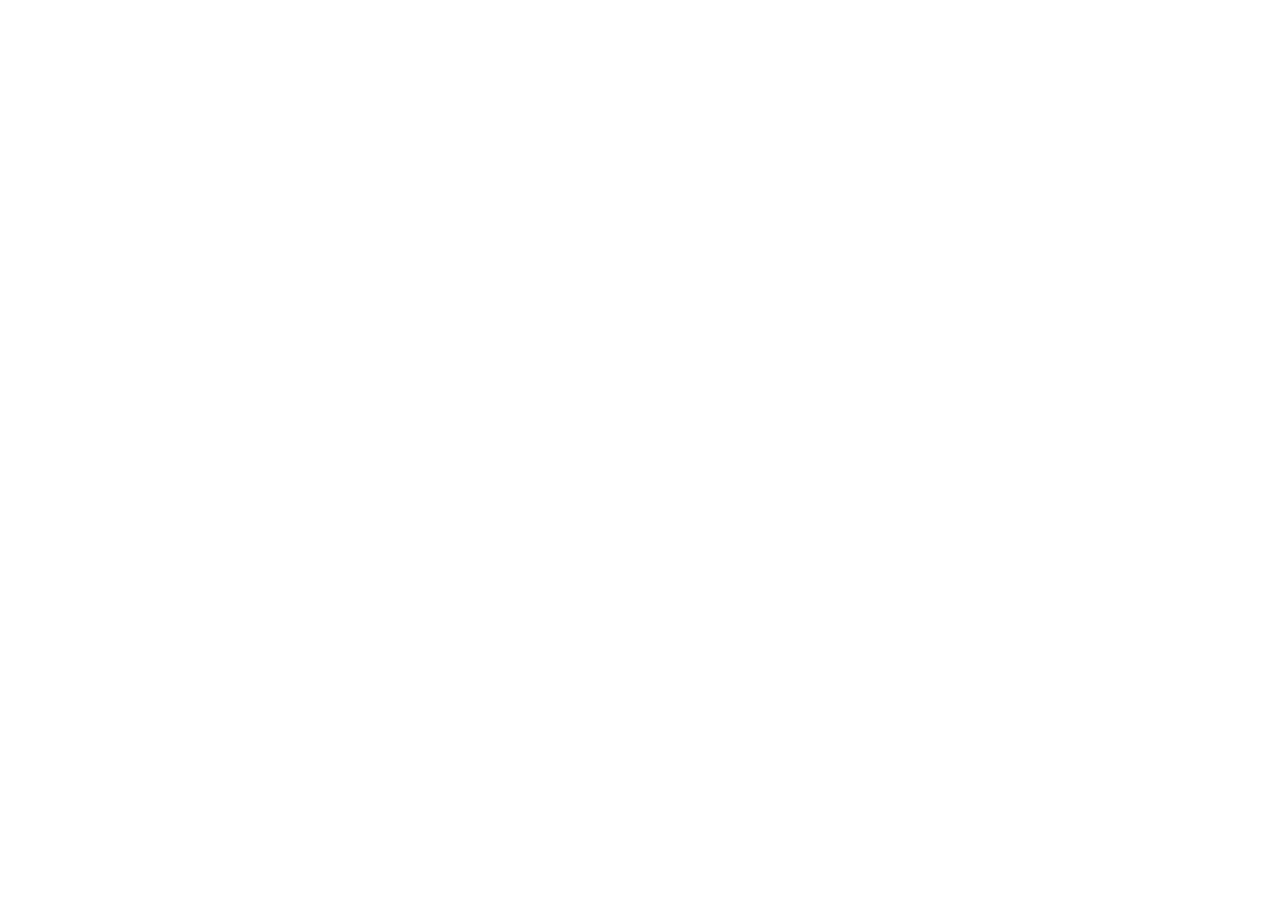
==== index.html @ b59d260c "Add files via upload" ====
<!doctype html>
<html lang="en">
  <head>
    <meta charset="UTF-8" />
    <meta name="viewport" content="width=device-width, initial-scale=1.0" />
    <title>My Google AI Studio App</title>
    <script type="module" crossorigin src="/assets/index-D9AGmXiD.js"></script>
    <link rel="stylesheet" crossorigin href="/assets/index-CUVOAFdr.css">
  </head>
  <body>
    <div id="root"></div>
  </body>
</html>
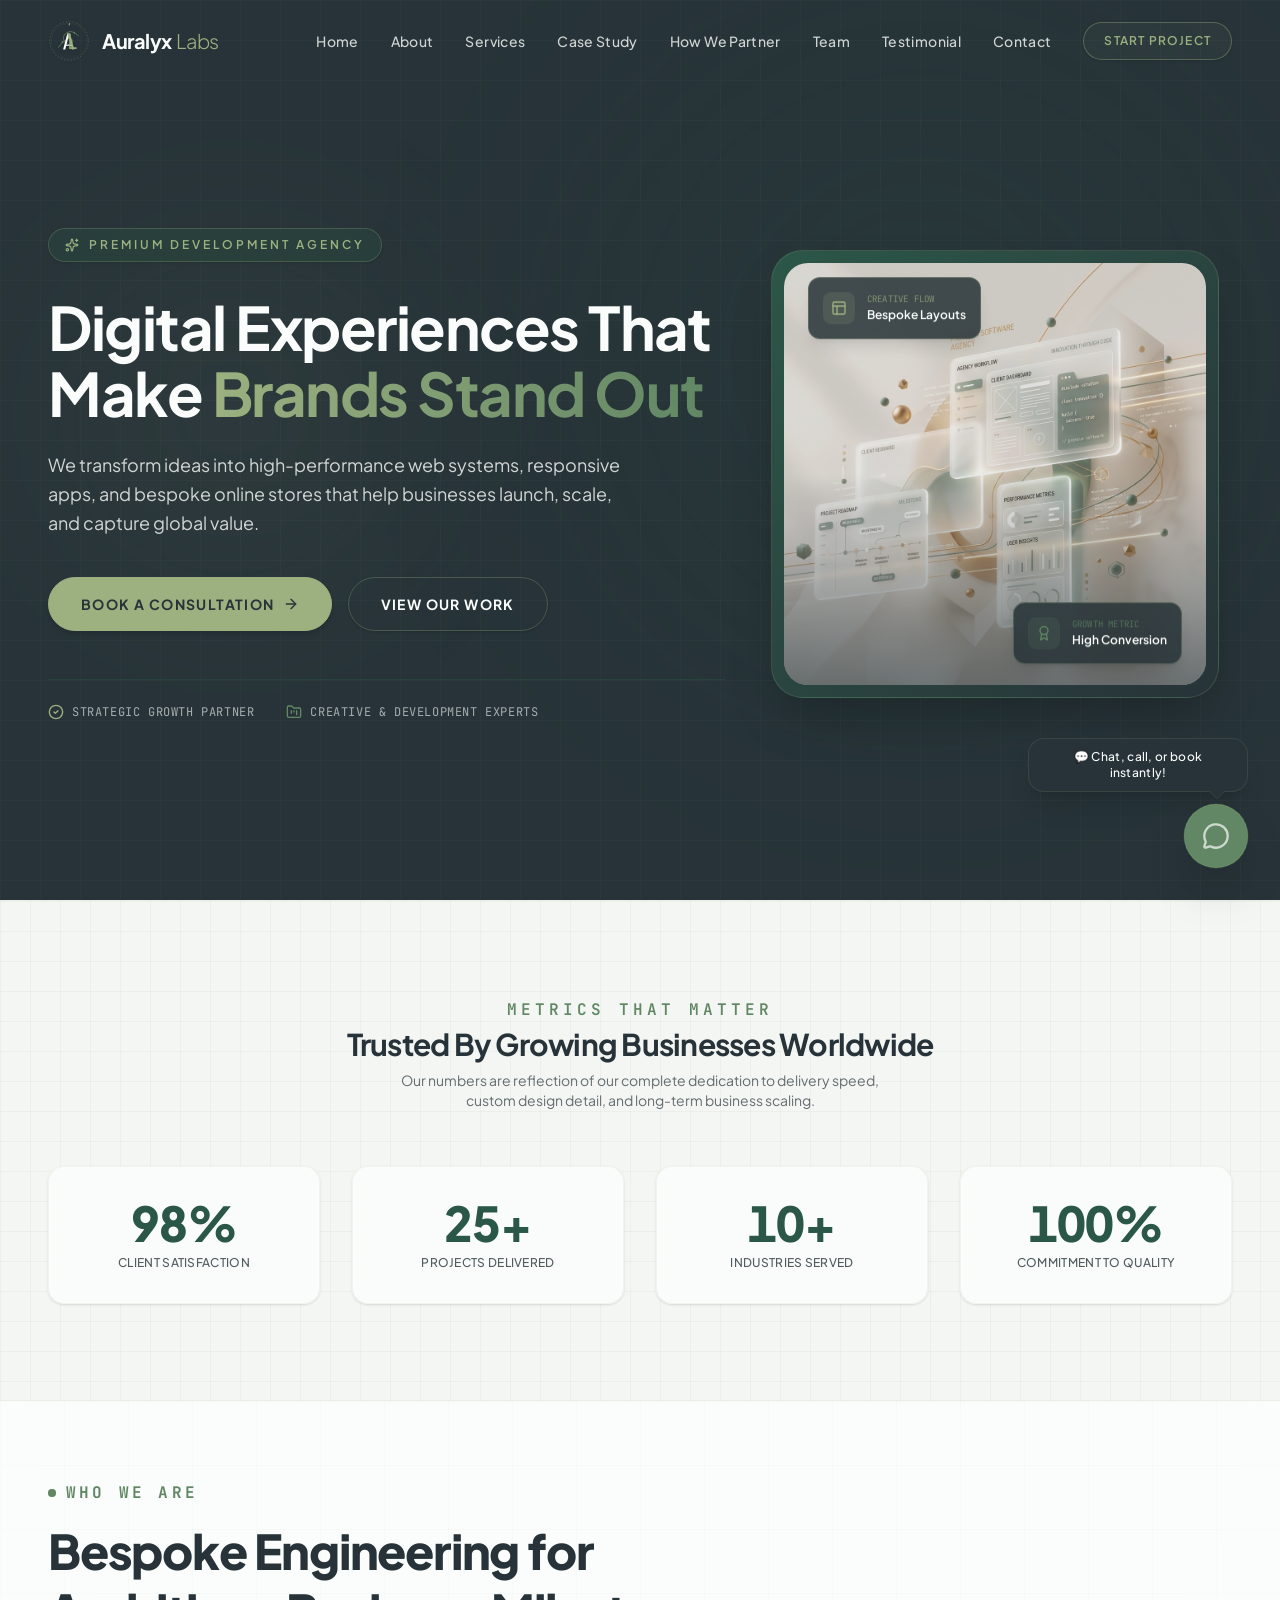
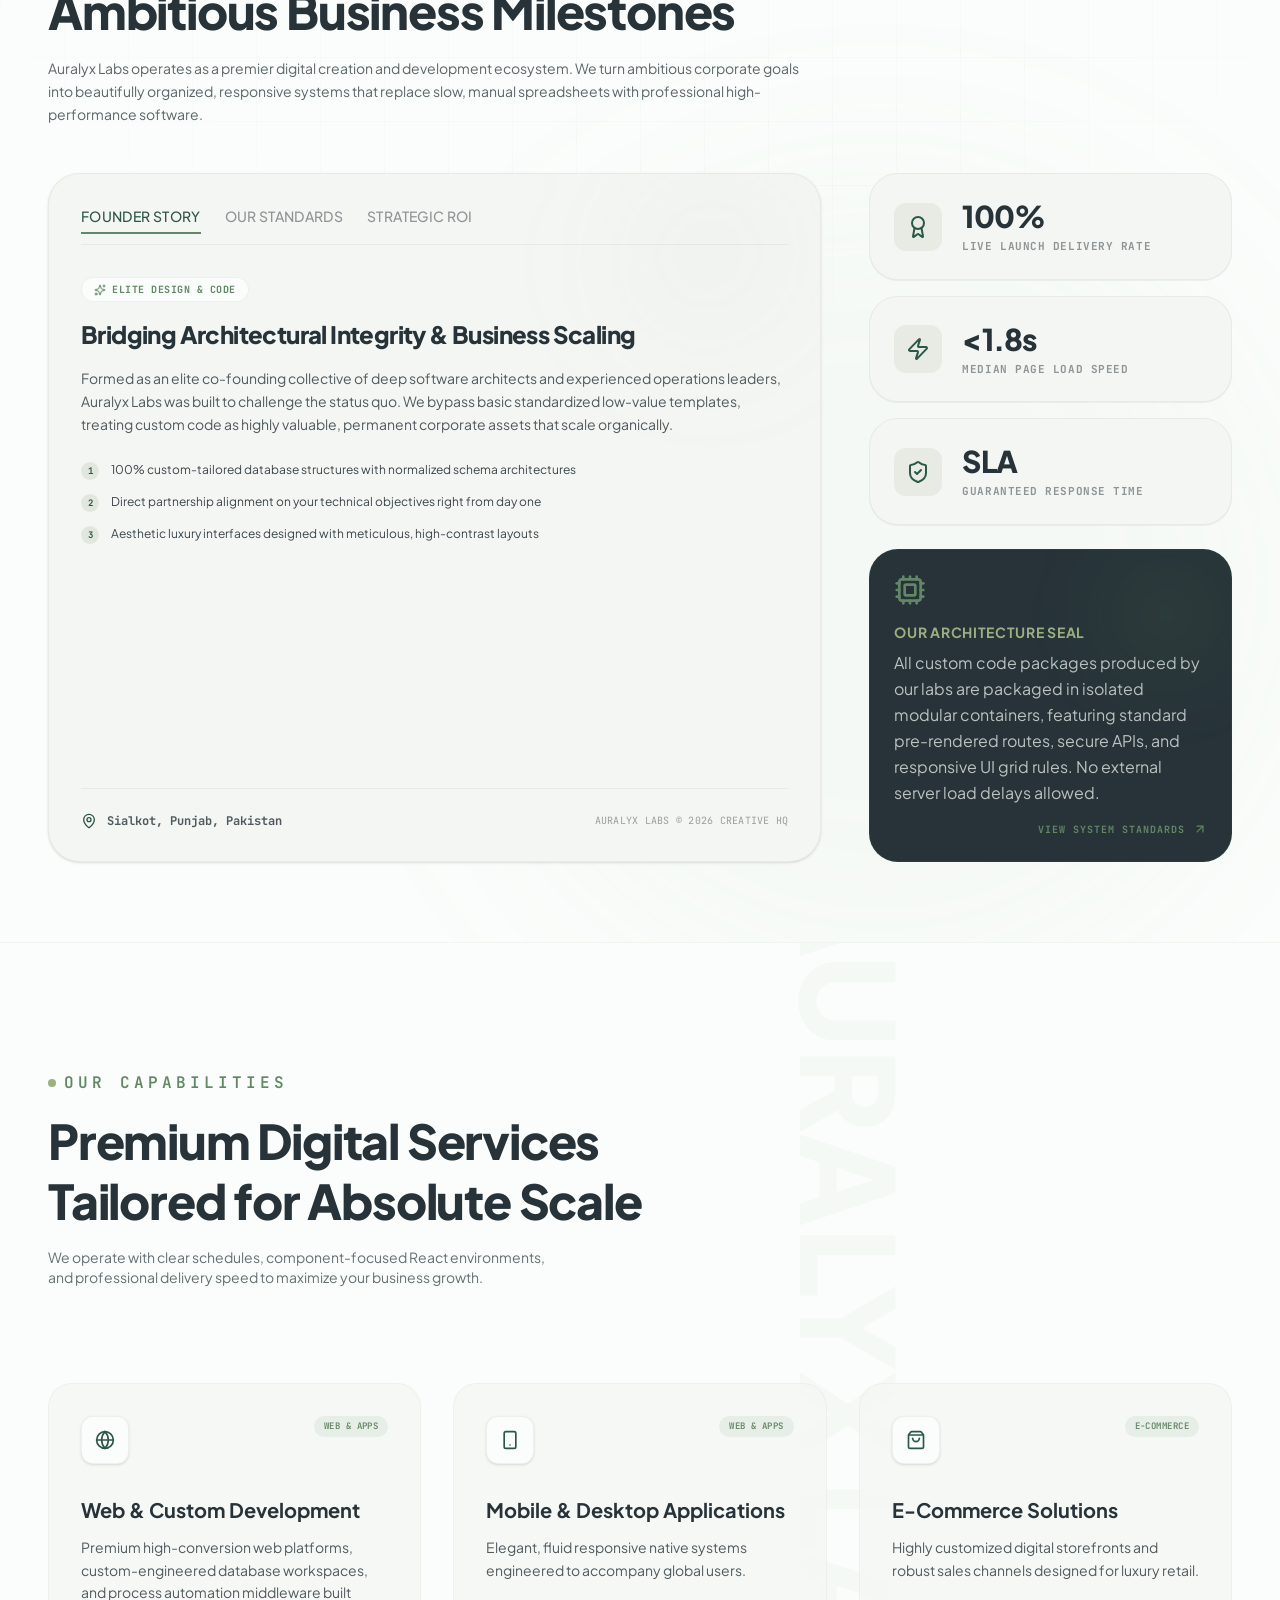
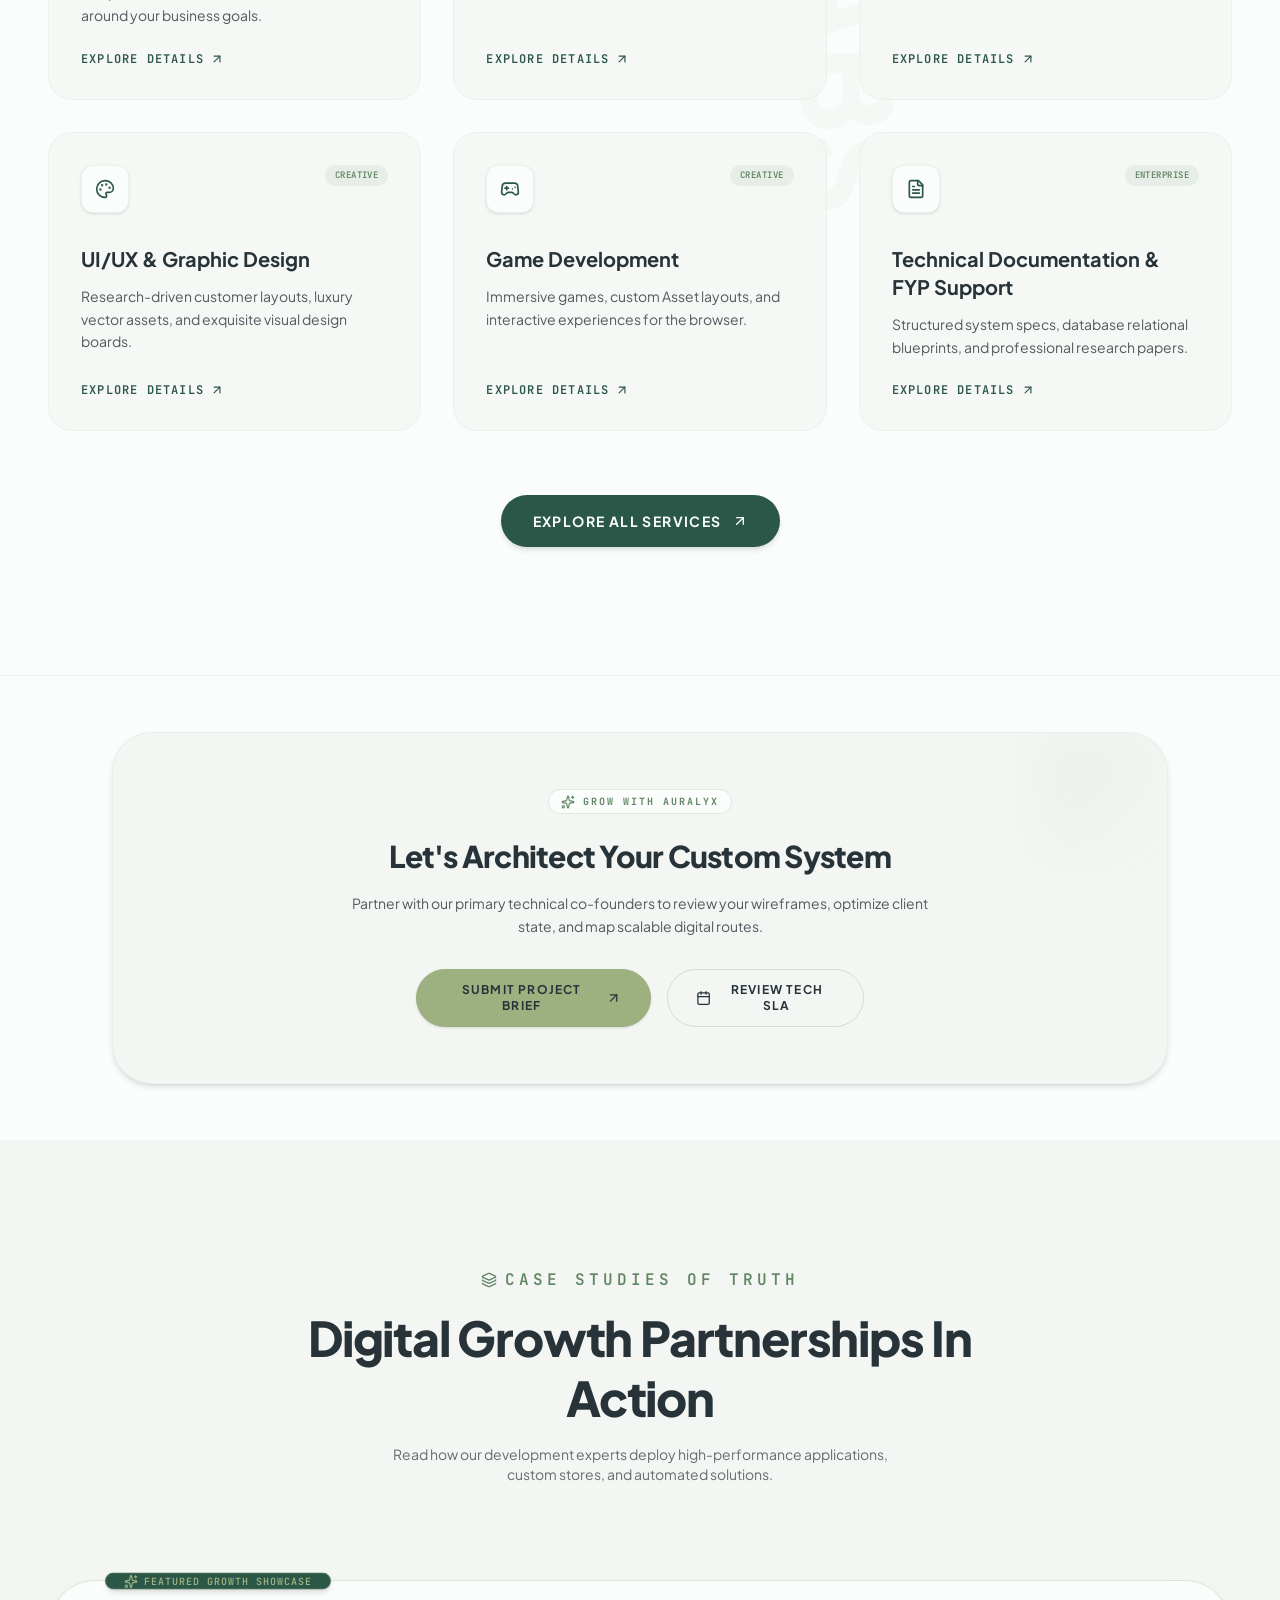
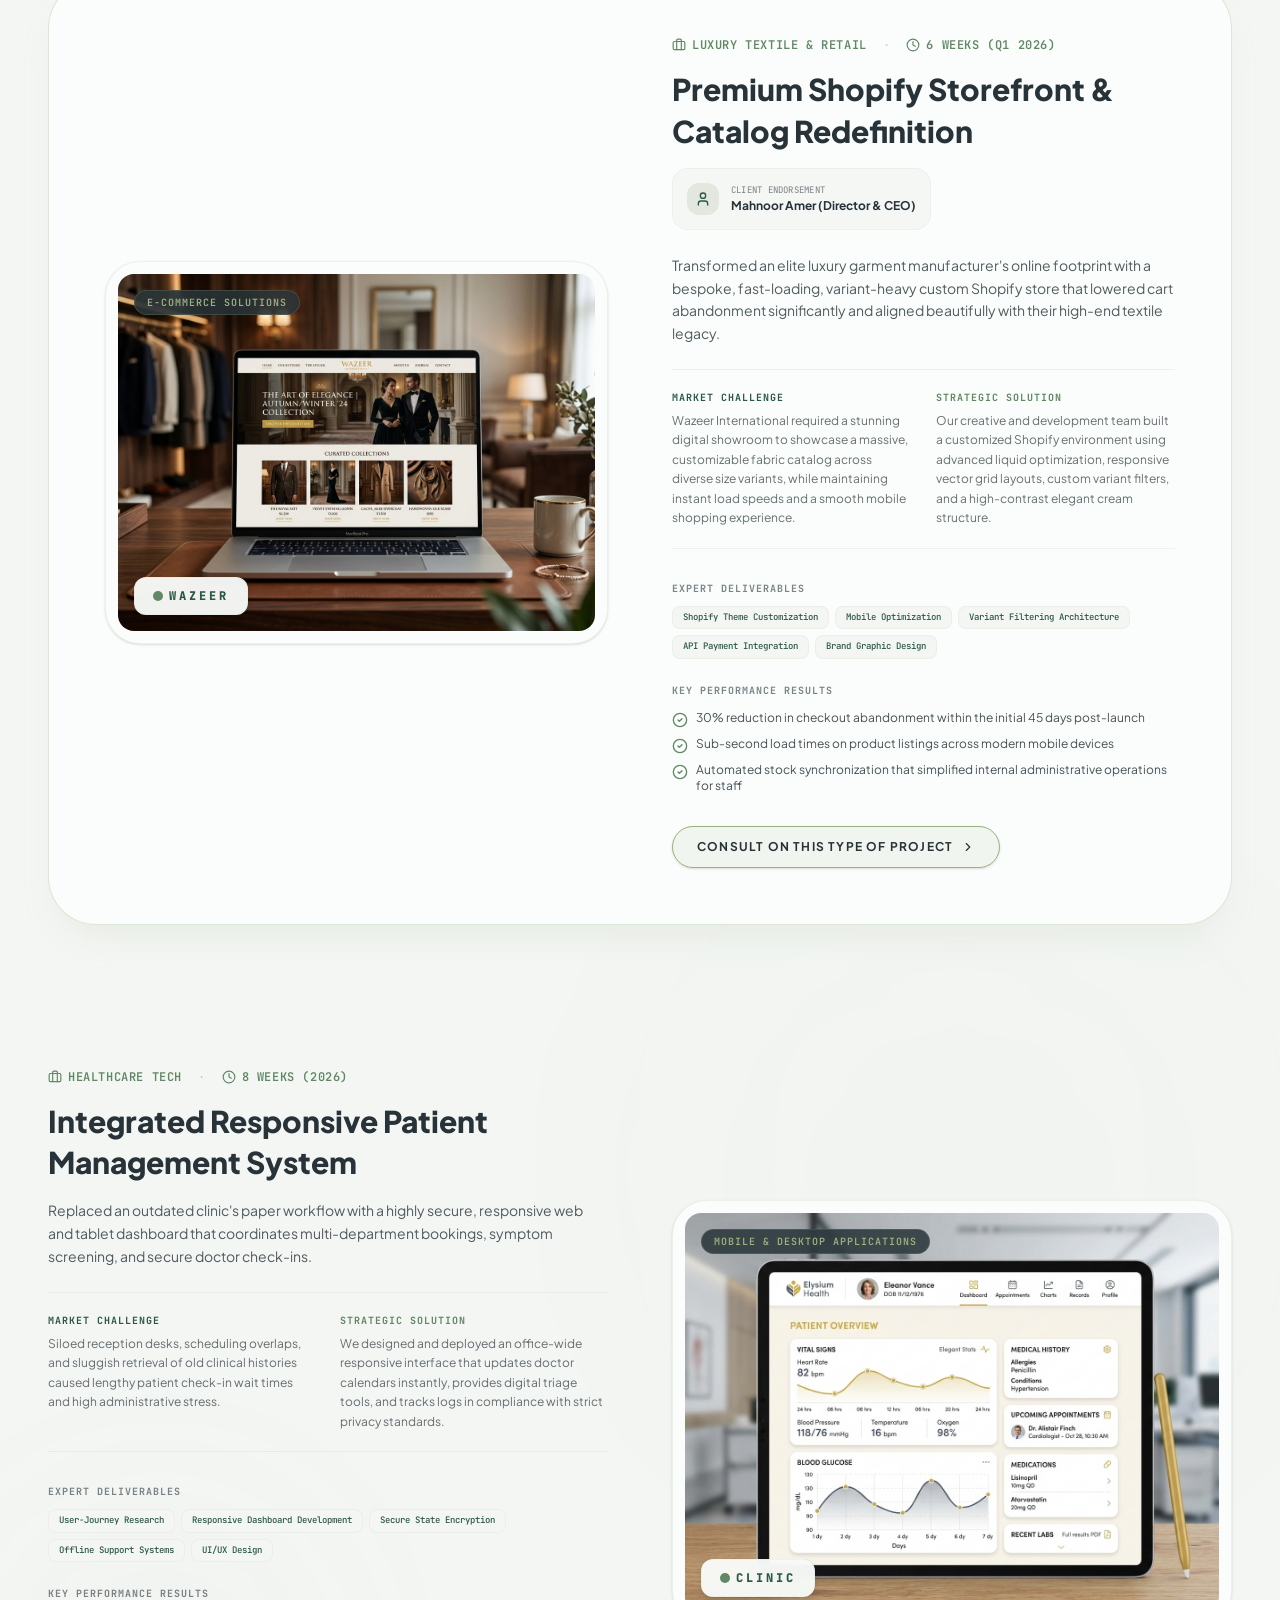
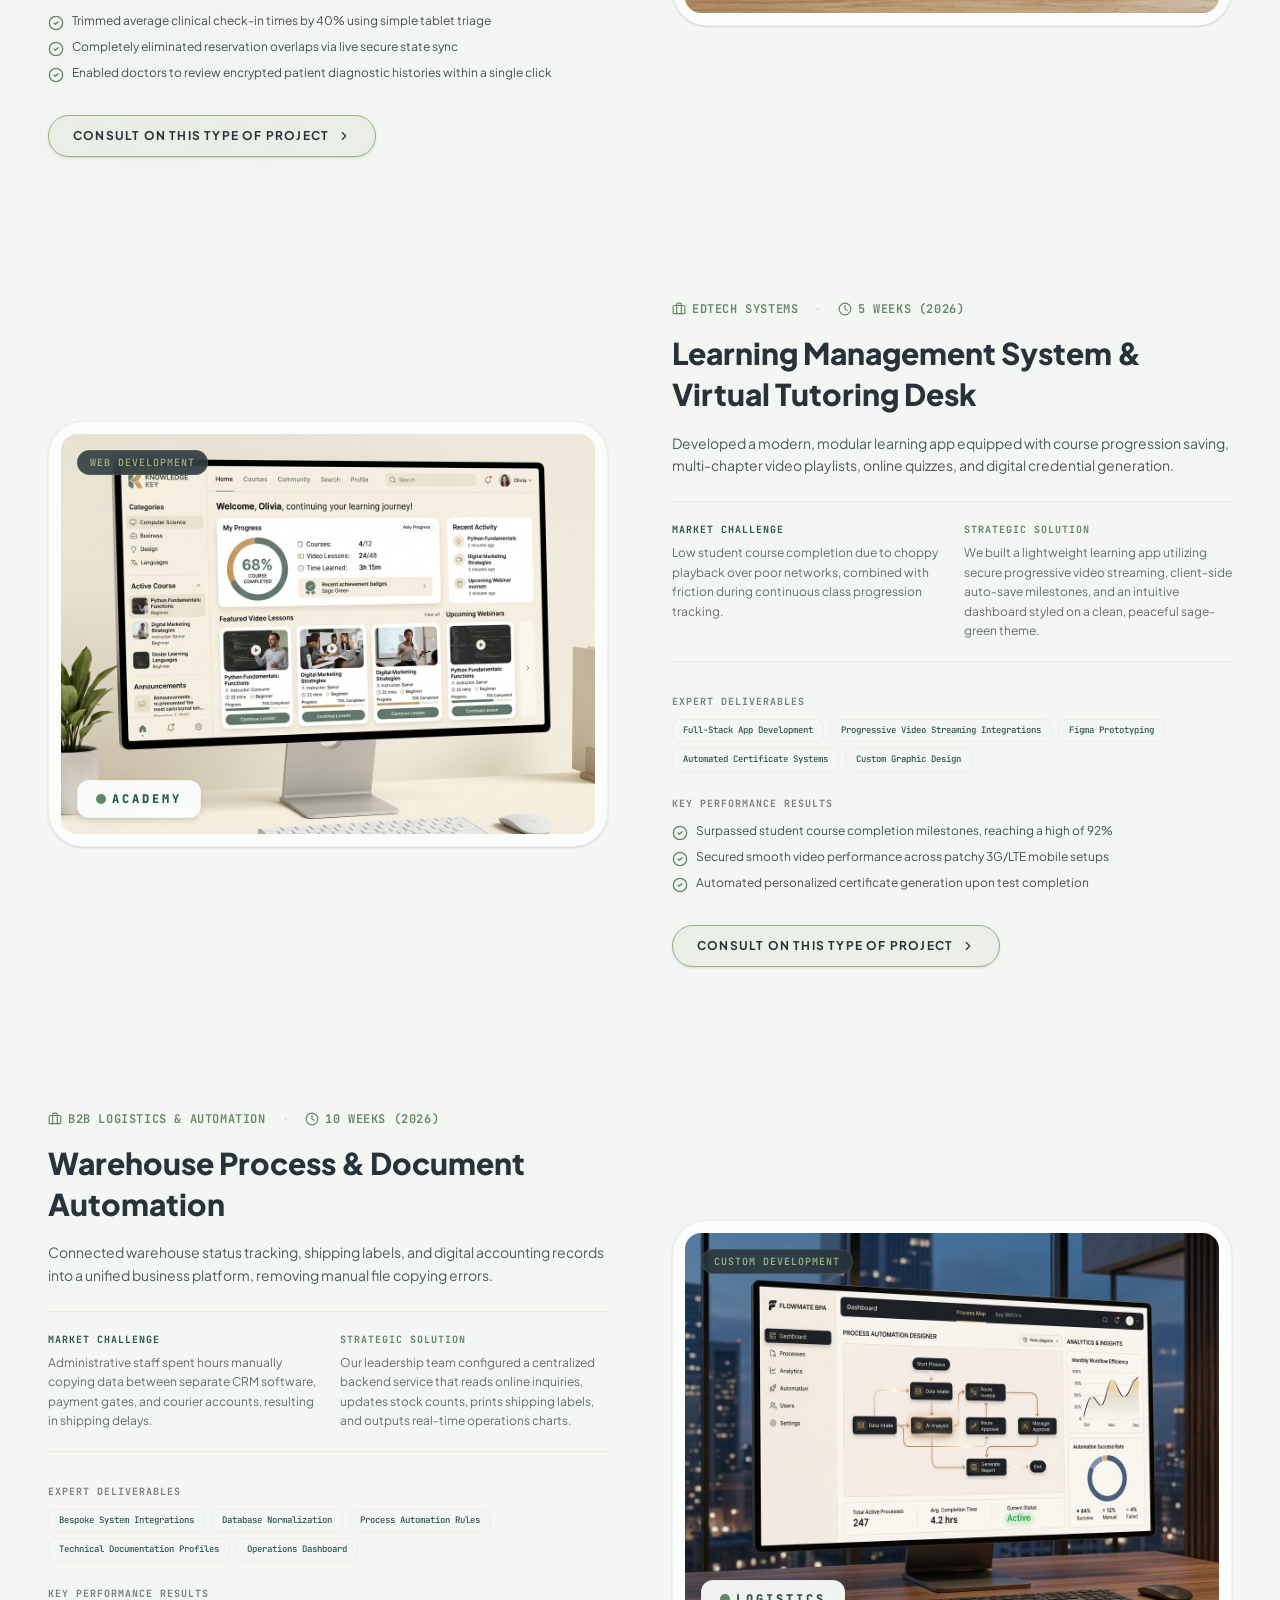
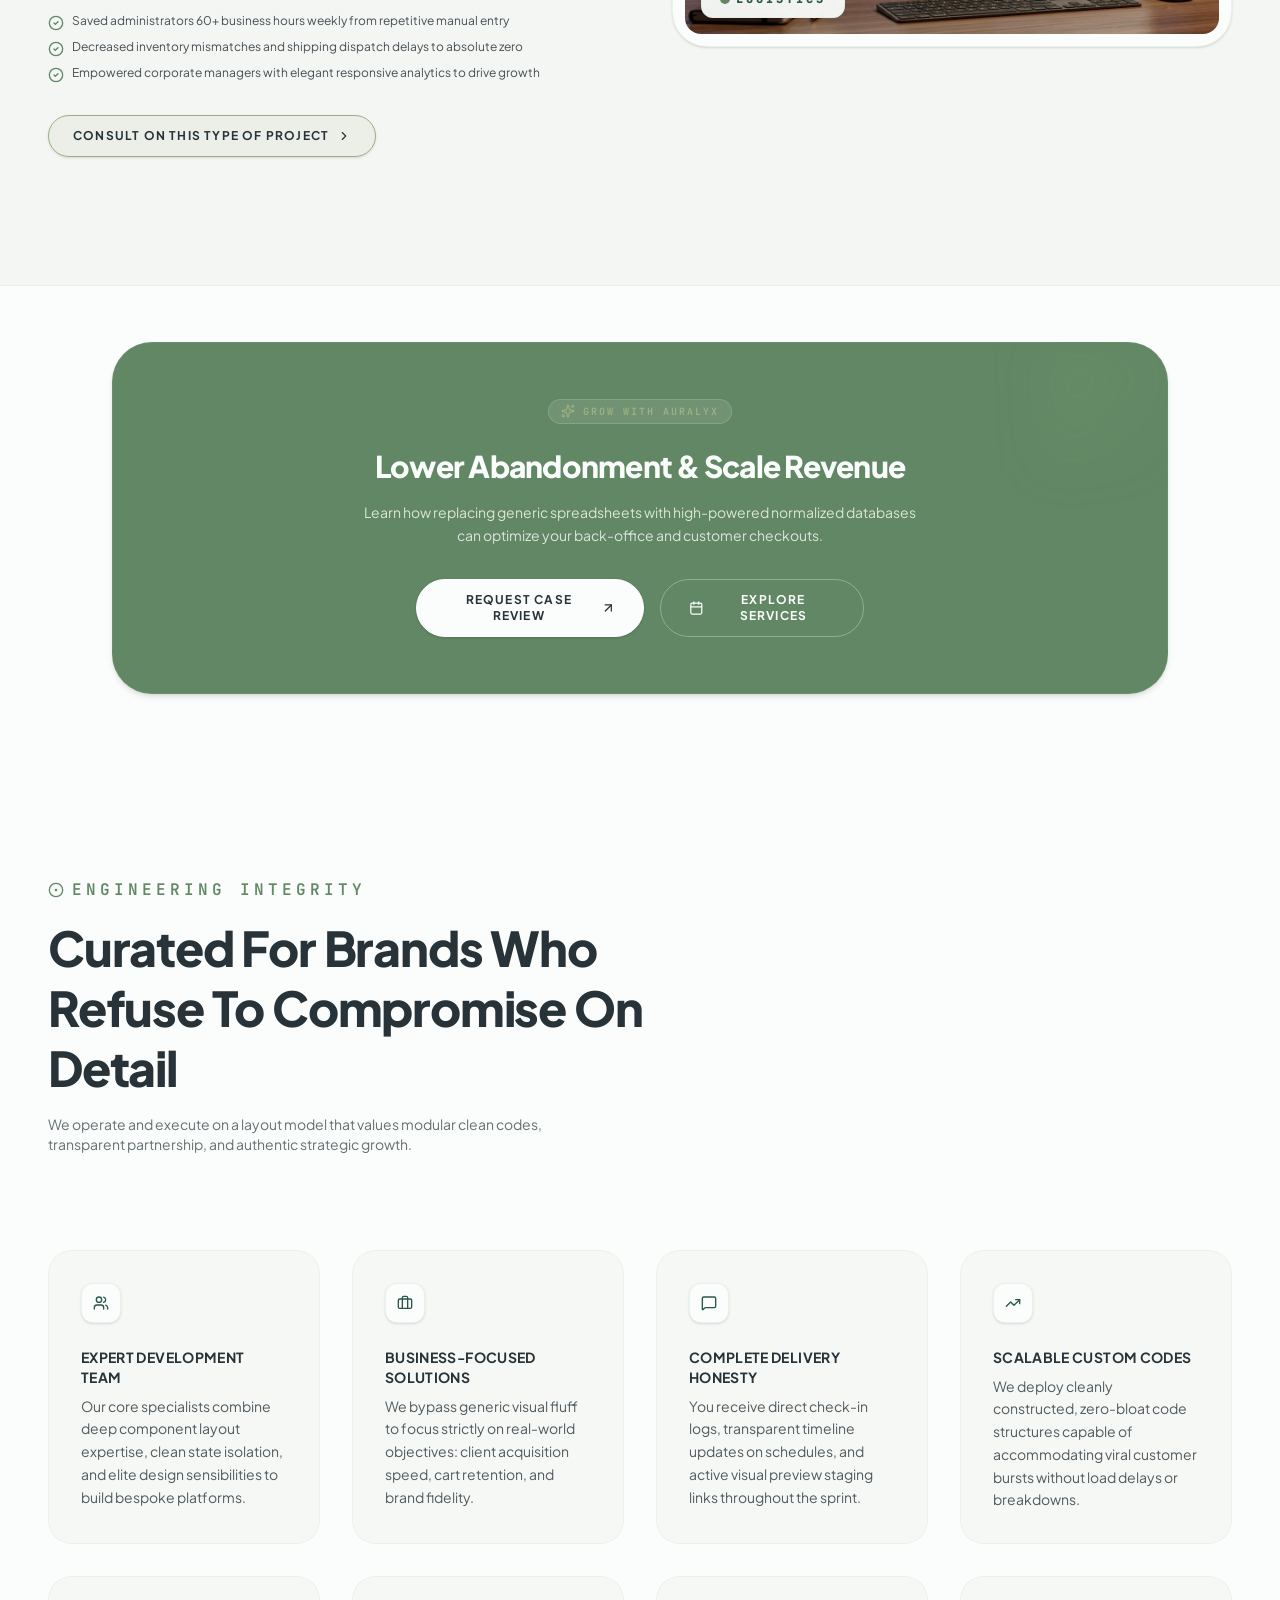
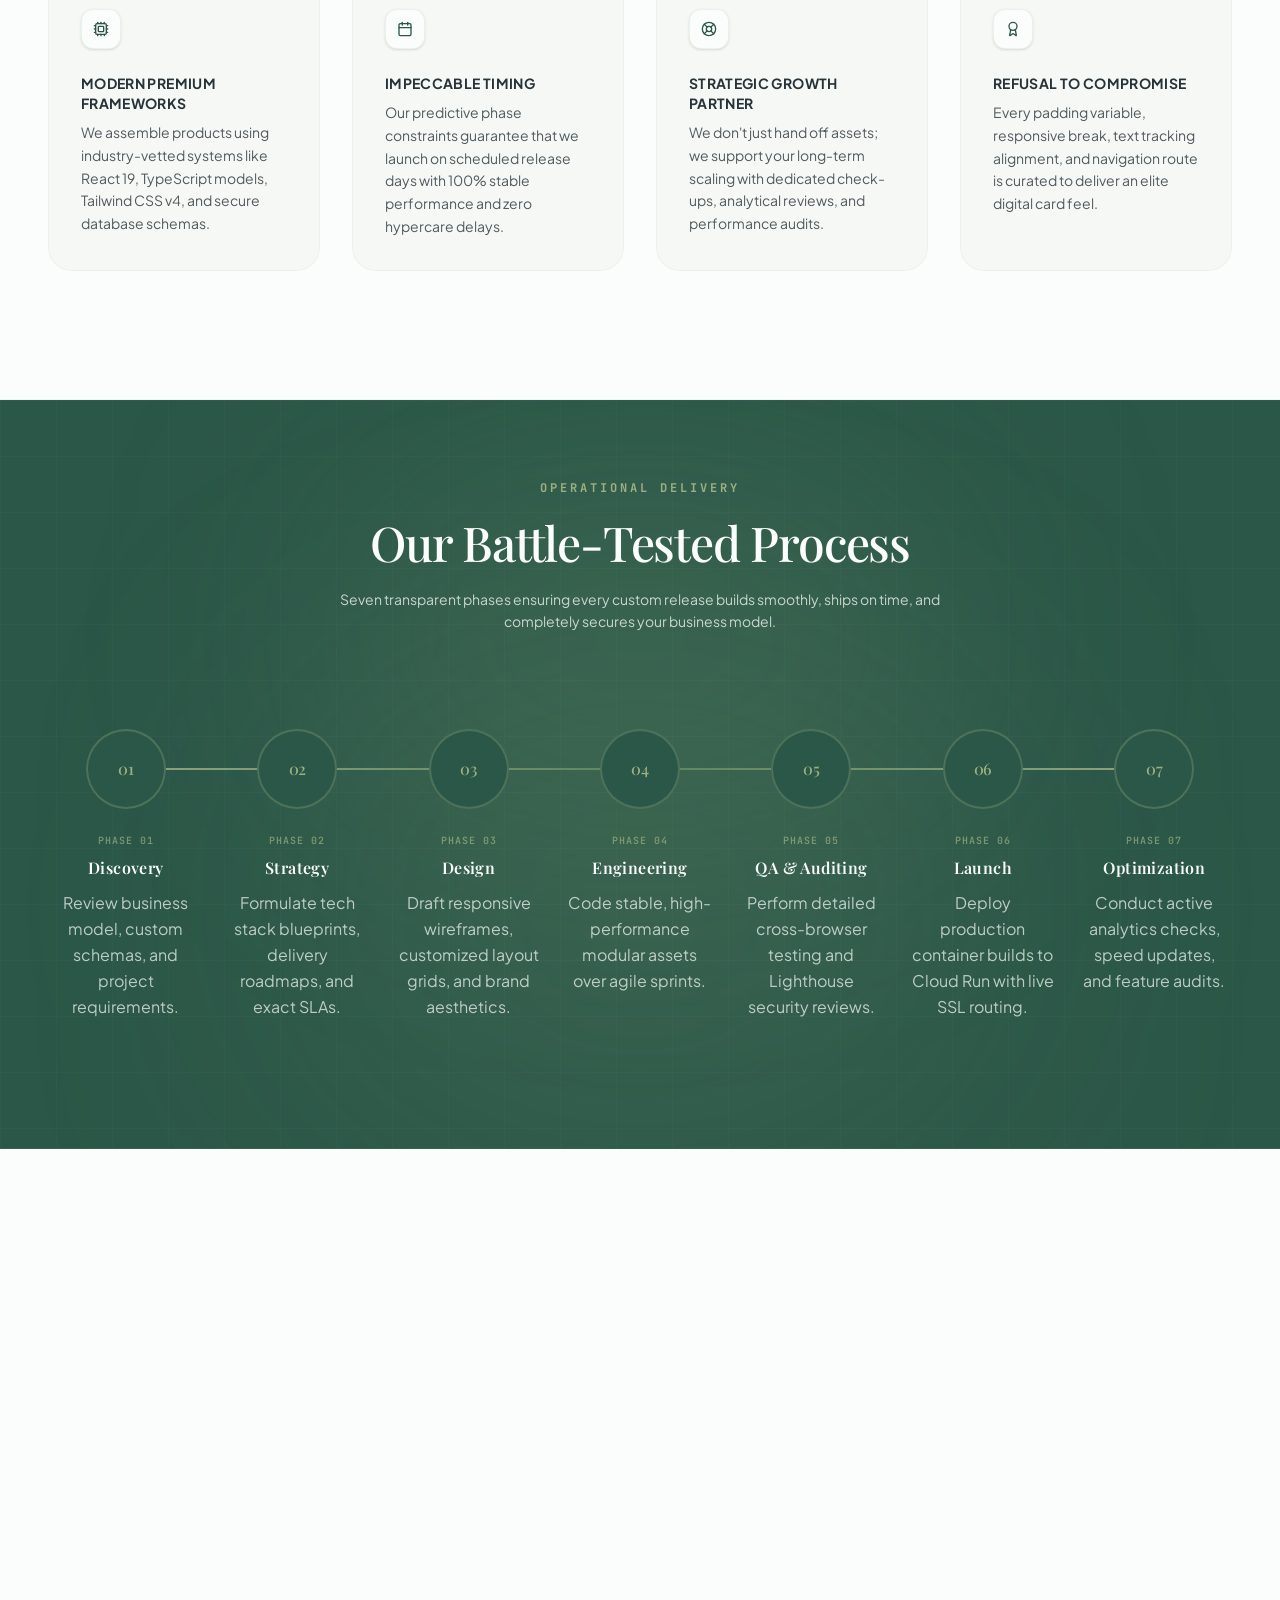
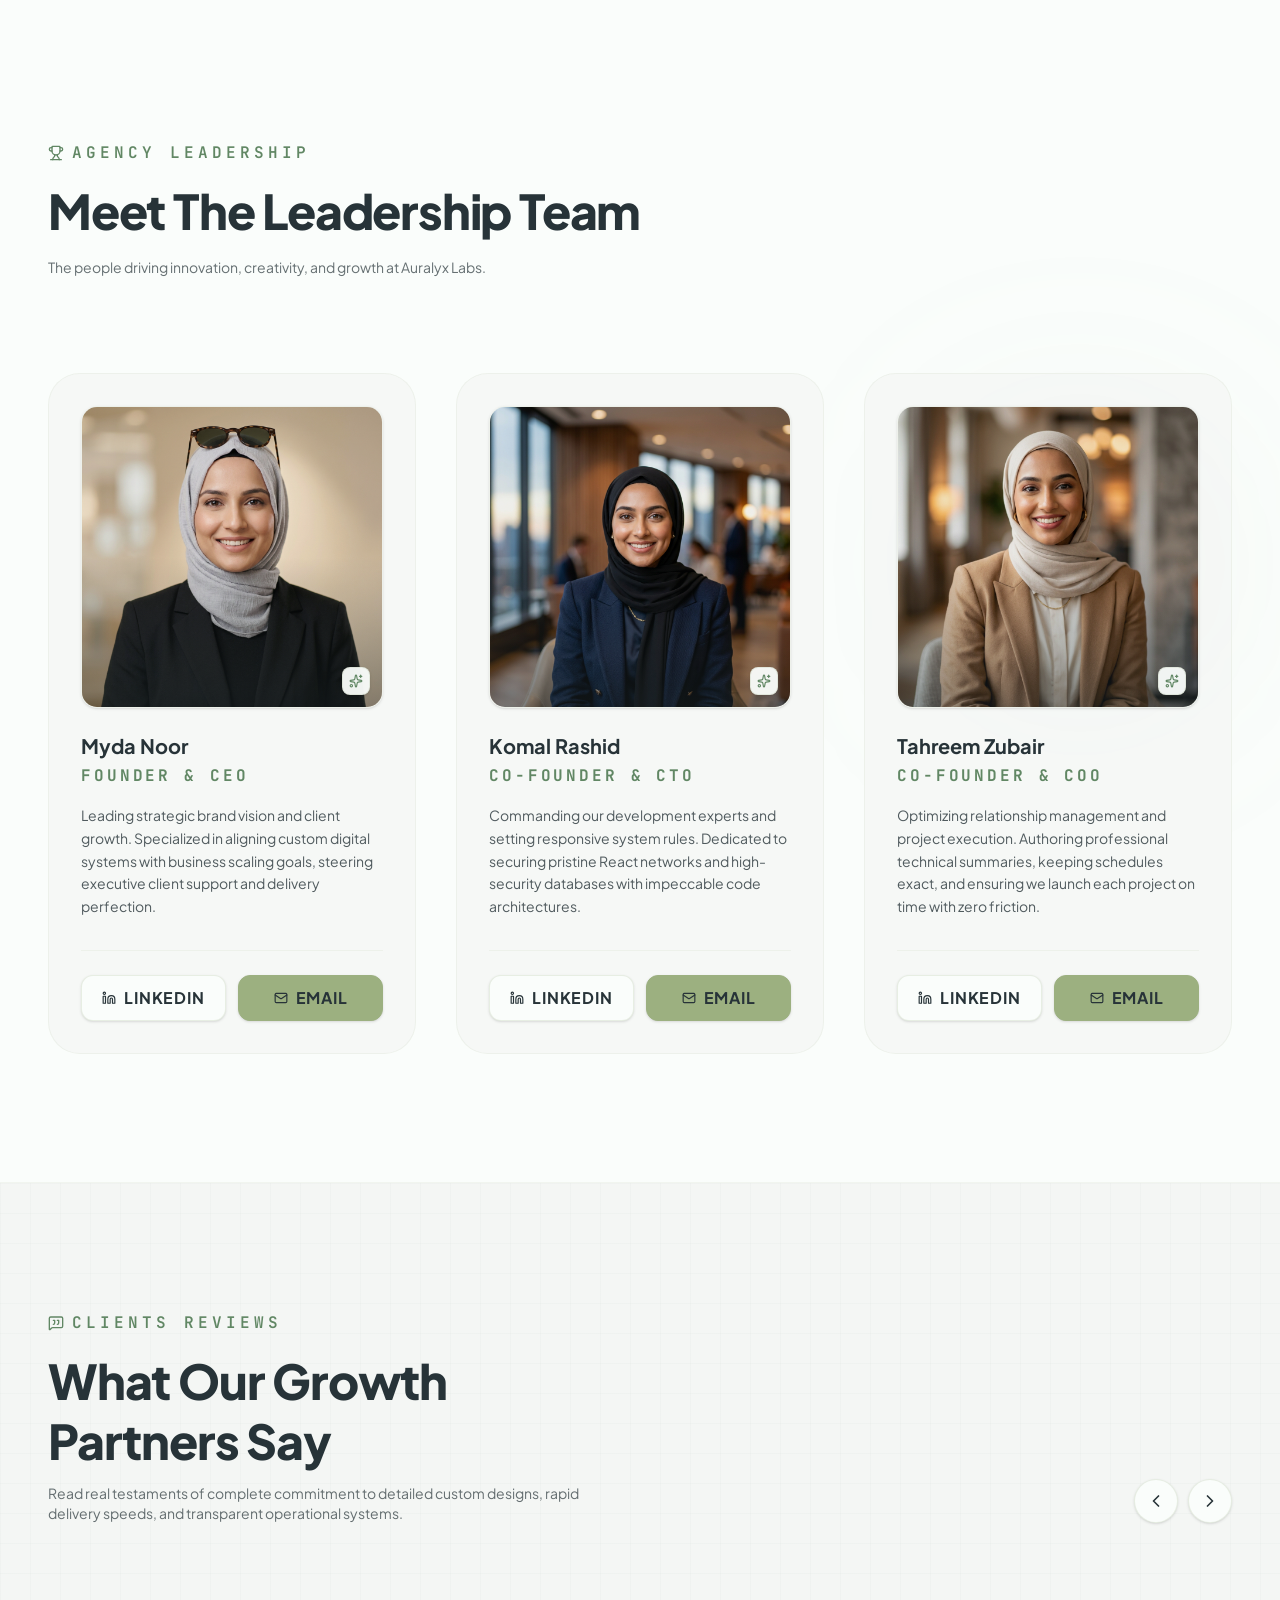
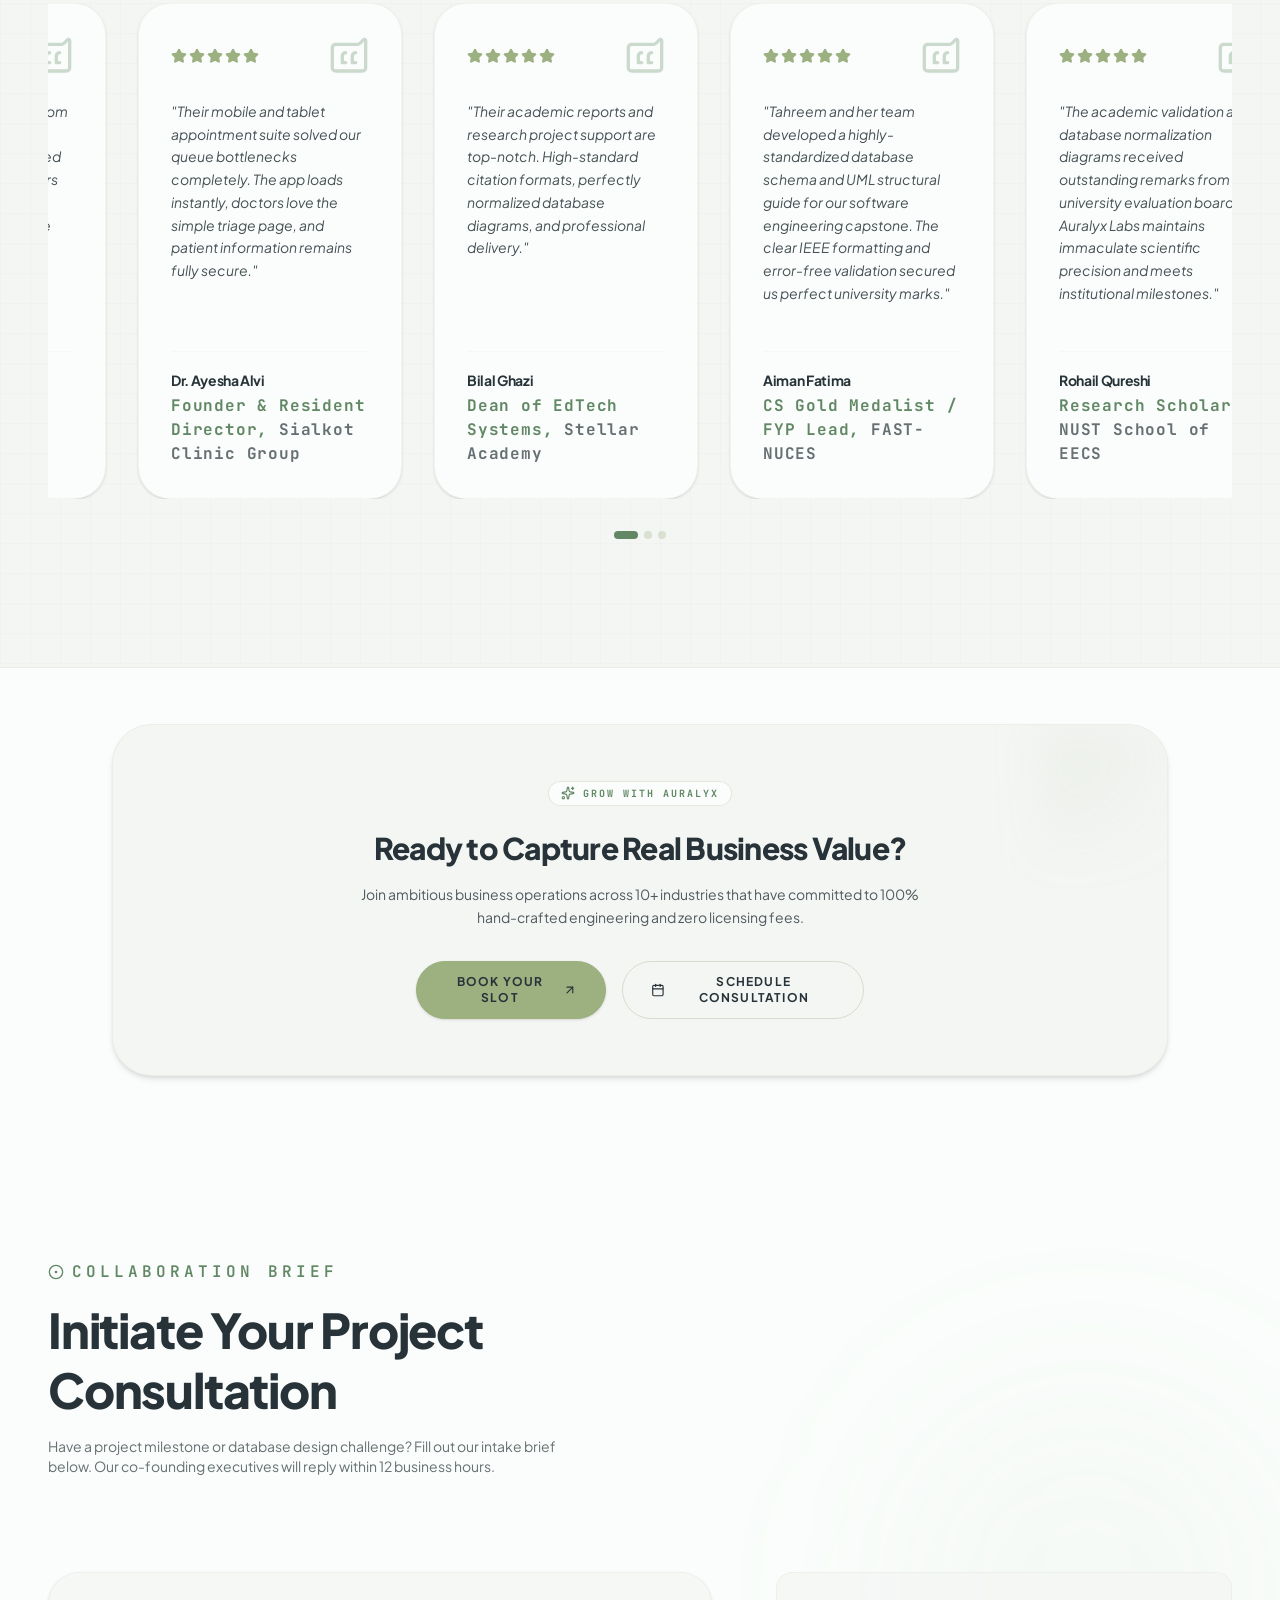
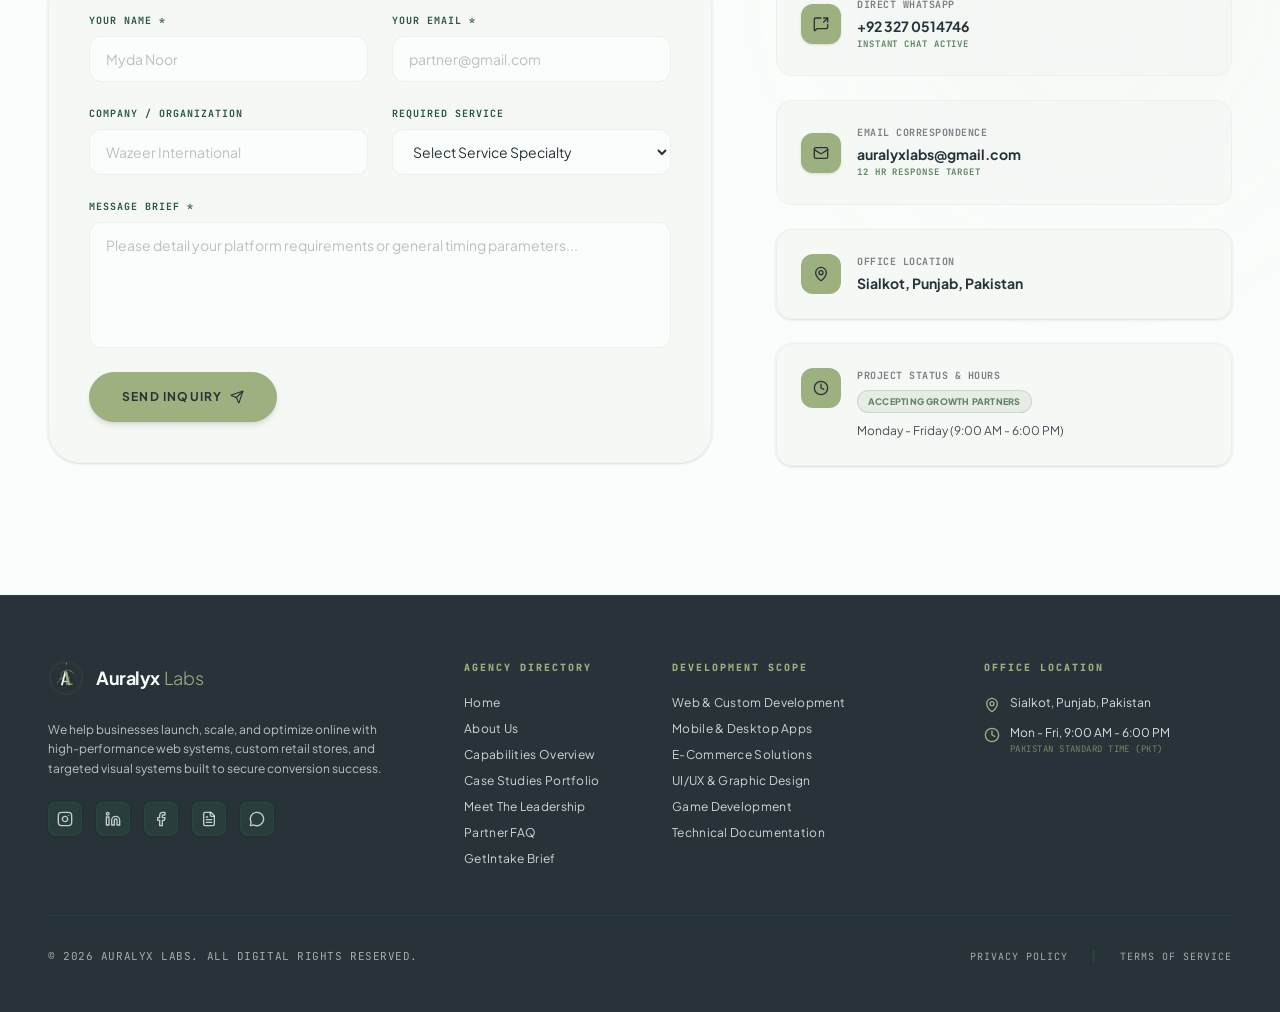
==== commit e39b1a14: "Update index.html" ====
--- a/index.html
+++ b/index.html
@@ -3,8 +3,8 @@
   <head>
     <meta charset="UTF-8" />
     <meta name="viewport" content="width=device-width, initial-scale=1.0" />
-    <title>My Google AI Studio App</title>
-    <script type="module" crossorigin src="/assets/index-D9AGmXiD.js"></script>
+    <title>Auralyx Labs</title>
+    <script type="module" crossorigin src="/assets/index-DAxDH0R6.js"></script>
     <link rel="stylesheet" crossorigin href="/assets/index-CUVOAFdr.css">
   </head>
   <body>
--- a/assets/index-CUVOAFdr.css
+++ b/assets/index-CUVOAFdr.css
@@ -0,0 +1 @@
+@import"https://fonts.googleapis.com/css2?family=Plus+Jakarta+Sans:wght@300;400;500;600;700;800&family=Playfair+Display:ital,wght@0,400;0,500;0,600;0,700;1,400&family=JetBrains+Mono:wght@400;500&display=swap";/*! tailwindcss v4.3.1 | MIT License | https://tailwindcss.com */@layer properties{@supports (((-webkit-hyphens:none)) and (not (margin-trim:inline))) or ((-moz-orient:inline) and (not (color:rgb(from red r g b)))){*,:before,:after,::backdrop{--tw-translate-x:0;--tw-translate-y:0;--tw-translate-z:0;--tw-scale-x:1;--tw-scale-y:1;--tw-scale-z:1;--tw-rotate-x:initial;--tw-rotate-y:initial;--tw-rotate-z:initial;--tw-skew-x:initial;--tw-skew-y:initial;--tw-space-y-reverse:0;--tw-space-x-reverse:0;--tw-border-style:solid;--tw-gradient-position:initial;--tw-gradient-from:#0000;--tw-gradient-via:#0000;--tw-gradient-to:#0000;--tw-gradient-stops:initial;--tw-gradient-via-stops:initial;--tw-gradient-from-position:0%;--tw-gradient-via-position:50%;--tw-gradient-to-position:100%;--tw-leading:initial;--tw-font-weight:initial;--tw-tracking:initial;--tw-ordinal:initial;--tw-slashed-zero:initial;--tw-numeric-figure:initial;--tw-numeric-spacing:initial;--tw-numeric-fraction:initial;--tw-shadow:0 0 #0000;--tw-shadow-color:initial;--tw-shadow-alpha:100%;--tw-inset-shadow:0 0 #0000;--tw-inset-shadow-color:initial;--tw-inset-shadow-alpha:100%;--tw-ring-color:initial;--tw-ring-shadow:0 0 #0000;--tw-inset-ring-color:initial;--tw-inset-ring-shadow:0 0 #0000;--tw-ring-inset:initial;--tw-ring-offset-width:0px;--tw-ring-offset-color:#fff;--tw-ring-offset-shadow:0 0 #0000;--tw-outline-style:solid;--tw-blur:initial;--tw-brightness:initial;--tw-contrast:initial;--tw-grayscale:initial;--tw-hue-rotate:initial;--tw-invert:initial;--tw-opacity:initial;--tw-saturate:initial;--tw-sepia:initial;--tw-drop-shadow:initial;--tw-drop-shadow-color:initial;--tw-drop-shadow-alpha:100%;--tw-drop-shadow-size:initial;--tw-backdrop-blur:initial;--tw-backdrop-brightness:initial;--tw-backdrop-contrast:initial;--tw-backdrop-grayscale:initial;--tw-backdrop-hue-rotate:initial;--tw-backdrop-invert:initial;--tw-backdrop-opacity:initial;--tw-backdrop-saturate:initial;--tw-backdrop-sepia:initial;--tw-duration:initial;--tw-ease:initial}}}@layer theme{:root,:host{--font-sans:"Plus Jakarta Sans", ui-sans-serif, system-ui, sans-serif;--font-serif:"Playfair Display", ui-serif, Georgia, Cambria, serif;--font-mono:"JetBrains Mono", ui-monospace, SFMono-Regular, monospace;--color-emerald-500:oklch(69.6% .17 162.48);--color-emerald-600:oklch(59.6% .145 163.225);--color-emerald-800:oklch(43.2% .095 166.913);--color-white:#fff;--spacing:.25rem;--container-xs:20rem;--container-sm:24rem;--container-md:28rem;--container-lg:32rem;--container-xl:36rem;--container-2xl:42rem;--container-3xl:48rem;--container-4xl:56rem;--container-6xl:72rem;--container-7xl:80rem;--text-xs:.75rem;--text-xs--line-height:calc(1 / .75);--text-sm:.875rem;--text-sm--line-height:calc(1.25 / .875);--text-base:1rem;--text-base--line-height: 1.5 ;--text-lg:1.125rem;--text-lg--line-height:calc(1.75 / 1.125);--text-xl:1.25rem;--text-xl--line-height:calc(1.75 / 1.25);--text-2xl:1.5rem;--text-2xl--line-height:calc(2 / 1.5);--text-3xl:1.875rem;--text-3xl--line-height: 1.2 ;--text-4xl:2.25rem;--text-4xl--line-height:calc(2.5 / 2.25);--text-5xl:3rem;--text-5xl--line-height:1;--text-6xl:3.75rem;--text-6xl--line-height:1;--font-weight-light:300;--font-weight-normal:400;--font-weight-medium:500;--font-weight-semibold:600;--font-weight-bold:700;--font-weight-extrabold:800;--font-weight-black:900;--tracking-tight:-.025em;--tracking-wide:.025em;--tracking-wider:.05em;--tracking-widest:.1em;--leading-tight:1.25;--leading-snug:1.375;--leading-relaxed:1.625;--radius-lg:.5rem;--radius-xl:.75rem;--radius-2xl:1rem;--radius-3xl:1.5rem;--drop-shadow-sm:0 1px 2px #00000026;--ease-out:cubic-bezier(0, 0, .2, 1);--animate-spin:spin 1s linear infinite;--animate-ping:ping 1s cubic-bezier(0, 0, .2, 1) infinite;--animate-pulse:pulse 2s cubic-bezier(.4, 0, .6, 1) infinite;--blur-sm:8px;--blur-md:12px;--blur-xl:24px;--blur-2xl:40px;--blur-3xl:64px;--default-transition-duration:.15s;--default-transition-timing-function:cubic-bezier(.4, 0, .2, 1);--default-font-family:var(--font-sans);--default-mono-font-family:var(--font-mono);--color-primary-sage:#9cb080;--color-secondary-green:#618764;--color-deep-forest:#2b5748;--color-dark-premium:#273338;--color-milk-white:#fafdfb;--color-sand:#f4f6f4}}@layer base{*,:after,:before,::backdrop{box-sizing:border-box;border:0 solid;margin:0;padding:0}::file-selector-button{box-sizing:border-box;border:0 solid;margin:0;padding:0}html,:host{-webkit-text-size-adjust:100%;-moz-tab-size:4;tab-size:4;line-height:1.5;font-family:var(--default-font-family,ui-sans-serif, system-ui, sans-serif, "Apple Color Emoji", "Segoe UI Emoji", "Segoe UI Symbol", "Noto Color Emoji");font-feature-settings:var(--default-font-feature-settings,normal);font-variation-settings:var(--default-font-variation-settings,normal);-webkit-tap-highlight-color:transparent}hr{height:0;color:inherit;border-top-width:1px}abbr:where([title]){-webkit-text-decoration:underline dotted;text-decoration:underline dotted}h1,h2,h3,h4,h5,h6{font-size:inherit;font-weight:inherit}a{color:inherit;-webkit-text-decoration:inherit;text-decoration:inherit}b,strong{font-weight:bolder}code,kbd,samp,pre{font-family:var(--default-mono-font-family,ui-monospace, SFMono-Regular, Menlo, Monaco, Consolas, "Liberation Mono", "Courier New", monospace);font-feature-settings:var(--default-mono-font-feature-settings,normal);font-variation-settings:var(--default-mono-font-variation-settings,normal);font-size:1em}small{font-size:80%}sub,sup{vertical-align:baseline;font-size:75%;line-height:0;position:relative}sub{bottom:-.25em}sup{top:-.5em}table{text-indent:0;border-color:inherit;border-collapse:collapse}:-moz-focusring{outline:auto}progress{vertical-align:baseline}summary{display:list-item}ol,ul,menu{list-style:none}img,svg,video,canvas,audio,iframe,embed,object{vertical-align:middle;display:block}img,video{max-width:100%;height:auto}button,input,select,optgroup,textarea{font:inherit;font-feature-settings:inherit;font-variation-settings:inherit;letter-spacing:inherit;color:inherit;opacity:1;background-color:#0000;border-radius:0}::file-selector-button{font:inherit;font-feature-settings:inherit;font-variation-settings:inherit;letter-spacing:inherit;color:inherit;opacity:1;background-color:#0000;border-radius:0}:where(select:is([multiple],[size])) optgroup{font-weight:bolder}:where(select:is([multiple],[size])) optgroup option{padding-inline-start:20px}::file-selector-button{margin-inline-end:4px}::placeholder{opacity:1}@supports (not ((-webkit-appearance:-apple-pay-button))) or (contain-intrinsic-size:1px){::placeholder{color:currentColor}@supports (color:color-mix(in lab,red,red)){::placeholder{color:color-mix(in oklab,currentcolor 50%,transparent)}}}textarea{resize:vertical}::-webkit-search-decoration{-webkit-appearance:none}::-webkit-date-and-time-value{min-height:1lh;text-align:inherit}::-webkit-datetime-edit{display:inline-flex}::-webkit-datetime-edit-fields-wrapper{padding:0}::-webkit-datetime-edit{padding-block:0}::-webkit-datetime-edit-year-field{padding-block:0}::-webkit-datetime-edit-month-field{padding-block:0}::-webkit-datetime-edit-day-field{padding-block:0}::-webkit-datetime-edit-hour-field{padding-block:0}::-webkit-datetime-edit-minute-field{padding-block:0}::-webkit-datetime-edit-second-field{padding-block:0}::-webkit-datetime-edit-millisecond-field{padding-block:0}::-webkit-datetime-edit-meridiem-field{padding-block:0}::-webkit-calendar-picker-indicator{line-height:1}:-moz-ui-invalid{box-shadow:none}button,input:where([type=button],[type=reset],[type=submit]){-webkit-appearance:button;-moz-appearance:button;appearance:button}::file-selector-button{-webkit-appearance:button;-moz-appearance:button;appearance:button}::-webkit-inner-spin-button{height:auto}::-webkit-outer-spin-button{height:auto}[hidden]:where(:not([hidden=until-found])){display:none!important}html{scroll-behavior:smooth;background-color:var(--color-milk-white);color:var(--color-dark-premium)}body{font-family:var(--font-sans);-webkit-font-smoothing:antialiased;overflow-x:hidden}}@layer components;@layer utilities{.pointer-events-none{pointer-events:none}.visible{visibility:visible}.absolute{position:absolute}.fixed{position:fixed}.relative{position:relative}.-inset-2{inset:calc(var(--spacing) * -2)}.-inset-10{inset:calc(var(--spacing) * -10)}.inset-0{top:0;right:0;bottom:0;left:0}.inset-1{inset:var(--spacing)}.top-0{top:0}.top-1\/2{top:50%}.top-1\/3{top:33.3333%}.top-1\/4{top:25%}.top-4{top:calc(var(--spacing) * 4)}.top-5{top:calc(var(--spacing) * 5)}.top-6{top:calc(var(--spacing) * 6)}.top-10{top:calc(var(--spacing) * 10)}.top-\[39px\]{top:39px}.top-full{top:100%}.right-0{right:0}.right-1\/4{right:25%}.right-3{right:calc(var(--spacing) * 3)}.right-4{right:calc(var(--spacing) * 4)}.right-6{right:calc(var(--spacing) * 6)}.right-10{right:calc(var(--spacing) * 10)}.right-\[6\%\]{right:6%}.-bottom-6{bottom:calc(var(--spacing) * -6)}.bottom-0{bottom:0}.bottom-1\/4{bottom:25%}.bottom-3{bottom:calc(var(--spacing) * 3)}.bottom-4{bottom:calc(var(--spacing) * 4)}.bottom-6{bottom:calc(var(--spacing) * 6)}.bottom-10{bottom:calc(var(--spacing) * 10)}.bottom-\[-6px\]{bottom:-6px}.left-0{left:0}.left-1\/4{left:25%}.left-4{left:calc(var(--spacing) * 4)}.left-5{left:calc(var(--spacing) * 5)}.left-6{left:calc(var(--spacing) * 6)}.left-8{left:calc(var(--spacing) * 8)}.left-10{left:calc(var(--spacing) * 10)}.left-\[6\%\]{left:6%}.left-\[21px\]{left:21px}.-z-10{z-index:-10}.z-0{z-index:0}.z-10{z-index:10}.z-20{z-index:20}.z-40{z-index:40}.z-50{z-index:50}.container{width:100%}@media(min-width:40rem){.container{max-width:40rem}}@media(min-width:48rem){.container{max-width:48rem}}@media(min-width:64rem){.container{max-width:64rem}}@media(min-width:80rem){.container{max-width:80rem}}@media(min-width:96rem){.container{max-width:96rem}}.mx-auto{margin-inline:auto}.my-auto{margin-block:auto}.mt-0\.5{margin-top:calc(var(--spacing) * .5)}.mt-1{margin-top:var(--spacing)}.mt-1\.5{margin-top:calc(var(--spacing) * 1.5)}.mt-2{margin-top:calc(var(--spacing) * 2)}.mt-3{margin-top:calc(var(--spacing) * 3)}.mt-4{margin-top:calc(var(--spacing) * 4)}.mt-6{margin-top:calc(var(--spacing) * 6)}.mt-8{margin-top:calc(var(--spacing) * 8)}.mt-10{margin-top:calc(var(--spacing) * 10)}.mt-16{margin-top:calc(var(--spacing) * 16)}.mb-1{margin-bottom:var(--spacing)}.mb-1\.5{margin-bottom:calc(var(--spacing) * 1.5)}.mb-2{margin-bottom:calc(var(--spacing) * 2)}.mb-2\.5{margin-bottom:calc(var(--spacing) * 2.5)}.mb-3{margin-bottom:calc(var(--spacing) * 3)}.mb-4{margin-bottom:calc(var(--spacing) * 4)}.mb-6{margin-bottom:calc(var(--spacing) * 6)}.mb-8{margin-bottom:calc(var(--spacing) * 8)}.mb-10{margin-bottom:calc(var(--spacing) * 10)}.mb-12{margin-bottom:calc(var(--spacing) * 12)}.mb-14{margin-bottom:calc(var(--spacing) * 14)}.mb-16{margin-bottom:calc(var(--spacing) * 16)}.ml-1{margin-left:var(--spacing)}.box-border{box-sizing:border-box}.block{display:block}.flex{display:flex}.grid{display:grid}.hidden{display:none}.inline-block{display:inline-block}.inline-flex{display:inline-flex}.aspect-\[4\/3\]{aspect-ratio:4/3}.aspect-square{aspect-ratio:1}.h-1\.5{height:calc(var(--spacing) * 1.5)}.h-2{height:calc(var(--spacing) * 2)}.h-2\.5{height:calc(var(--spacing) * 2.5)}.h-3{height:calc(var(--spacing) * 3)}.h-3\.5{height:calc(var(--spacing) * 3.5)}.h-4{height:calc(var(--spacing) * 4)}.h-4\.5{height:calc(var(--spacing) * 4.5)}.h-5{height:calc(var(--spacing) * 5)}.h-5\.5{height:calc(var(--spacing) * 5.5)}.h-6{height:calc(var(--spacing) * 6)}.h-7{height:calc(var(--spacing) * 7)}.h-8{height:calc(var(--spacing) * 8)}.h-8\.5{height:calc(var(--spacing) * 8.5)}.h-10{height:calc(var(--spacing) * 10)}.h-11{height:calc(var(--spacing) * 11)}.h-12{height:calc(var(--spacing) * 12)}.h-14{height:calc(var(--spacing) * 14)}.h-16{height:calc(var(--spacing) * 16)}.h-20{height:calc(var(--spacing) * 20)}.h-32{height:calc(var(--spacing) * 32)}.h-48{height:calc(var(--spacing) * 48)}.h-80{height:calc(var(--spacing) * 80)}.h-96{height:calc(var(--spacing) * 96)}.h-\[2\.5px\]{height:2.5px}.h-\[2px\]{height:2px}.h-\[25rem\]{height:25rem}.h-\[30rem\]{height:30rem}.h-\[40rem\]{height:40rem}.h-\[50rem\]{height:50rem}.h-\[280px\]{height:280px}.h-full{height:100%}.min-h-screen{min-height:100vh}.w-0{width:0}.w-1\.5{width:calc(var(--spacing) * 1.5)}.w-2{width:calc(var(--spacing) * 2)}.w-2\.5{width:calc(var(--spacing) * 2.5)}.w-3{width:calc(var(--spacing) * 3)}.w-3\.5{width:calc(var(--spacing) * 3.5)}.w-4{width:calc(var(--spacing) * 4)}.w-4\.5{width:calc(var(--spacing) * 4.5)}.w-5{width:calc(var(--spacing) * 5)}.w-5\.5{width:calc(var(--spacing) * 5.5)}.w-6{width:calc(var(--spacing) * 6)}.w-7{width:calc(var(--spacing) * 7)}.w-8{width:calc(var(--spacing) * 8)}.w-8\.5{width:calc(var(--spacing) * 8.5)}.w-10{width:calc(var(--spacing) * 10)}.w-11{width:calc(var(--spacing) * 11)}.w-12{width:calc(var(--spacing) * 12)}.w-14{width:calc(var(--spacing) * 14)}.w-16{width:calc(var(--spacing) * 16)}.w-20{width:calc(var(--spacing) * 20)}.w-32{width:calc(var(--spacing) * 32)}.w-48{width:calc(var(--spacing) * 48)}.w-80{width:calc(var(--spacing) * 80)}.w-96{width:calc(var(--spacing) * 96)}.w-\[2px\]{width:2px}.w-\[30rem\]{width:30rem}.w-\[40rem\]{width:40rem}.w-\[50rem\]{width:50rem}.w-full{width:100%}.max-w-2xl{max-width:var(--container-2xl)}.max-w-3xl{max-width:var(--container-3xl)}.max-w-4xl{max-width:var(--container-4xl)}.max-w-6xl{max-width:var(--container-6xl)}.max-w-7xl{max-width:var(--container-7xl)}.max-w-\[190px\]{max-width:190px}.max-w-\[220px\]{max-width:220px}.max-w-lg{max-width:var(--container-lg)}.max-w-md{max-width:var(--container-md)}.max-w-sm{max-width:var(--container-sm)}.max-w-xl{max-width:var(--container-xl)}.max-w-xs{max-width:var(--container-xs)}.flex-1{flex:1}.shrink-0{flex-shrink:0}.translate-x-12{--tw-translate-x:calc(var(--spacing) * 12);translate:var(--tw-translate-x) var(--tw-translate-y)}.-translate-y-1\/2{--tw-translate-y: -50% ;translate:var(--tw-translate-x) var(--tw-translate-y)}.scale-0{--tw-scale-x:0%;--tw-scale-y:0%;--tw-scale-z:0%;scale:var(--tw-scale-x) var(--tw-scale-y)}.scale-105{--tw-scale-x:105%;--tw-scale-y:105%;--tw-scale-z:105%;scale:var(--tw-scale-x) var(--tw-scale-y)}.rotate-45{rotate:45deg}.rotate-90{rotate:90deg}.rotate-180{rotate:180deg}.transform{transform:var(--tw-rotate-x,) var(--tw-rotate-y,) var(--tw-rotate-z,) var(--tw-skew-x,) var(--tw-skew-y,)}.animate-ping{animation:var(--animate-ping)}.animate-pulse{animation:var(--animate-pulse)}.animate-spin{animation:var(--animate-spin)}.cursor-pointer{cursor:pointer}.resize{resize:both}.resize-none{resize:none}.scrollbar-none{scrollbar-width:none}.grid-cols-1{grid-template-columns:repeat(1,minmax(0,1fr))}.grid-cols-7{grid-template-columns:repeat(7,minmax(0,1fr))}.flex-col{flex-direction:column}.flex-wrap{flex-wrap:wrap}.place-items-center{place-items:center}.items-center{align-items:center}.items-end{align-items:flex-end}.items-start{align-items:flex-start}.items-stretch{align-items:stretch}.justify-between{justify-content:space-between}.justify-center{justify-content:center}.justify-end{justify-content:flex-end}.gap-0\.5{gap:calc(var(--spacing) * .5)}.gap-1\.5{gap:calc(var(--spacing) * 1.5)}.gap-2{gap:calc(var(--spacing) * 2)}.gap-2\.5{gap:calc(var(--spacing) * 2.5)}.gap-3{gap:calc(var(--spacing) * 3)}.gap-3\.5{gap:calc(var(--spacing) * 3.5)}.gap-4{gap:calc(var(--spacing) * 4)}.gap-5{gap:calc(var(--spacing) * 5)}.gap-6{gap:calc(var(--spacing) * 6)}.gap-8{gap:calc(var(--spacing) * 8)}.gap-10{gap:calc(var(--spacing) * 10)}.gap-12{gap:calc(var(--spacing) * 12)}:where(.space-y-0\.5>:not(:last-child)){--tw-space-y-reverse:0;margin-block-start:calc(calc(var(--spacing) * .5) * var(--tw-space-y-reverse));margin-block-end:calc(calc(var(--spacing) * .5) * calc(1 - var(--tw-space-y-reverse)))}:where(.space-y-2>:not(:last-child)){--tw-space-y-reverse:0;margin-block-start:calc(calc(var(--spacing) * 2) * var(--tw-space-y-reverse));margin-block-end:calc(calc(var(--spacing) * 2) * calc(1 - var(--tw-space-y-reverse)))}:where(.space-y-2\.5>:not(:last-child)){--tw-space-y-reverse:0;margin-block-start:calc(calc(var(--spacing) * 2.5) * var(--tw-space-y-reverse));margin-block-end:calc(calc(var(--spacing) * 2.5) * calc(1 - var(--tw-space-y-reverse)))}:where(.space-y-3>:not(:last-child)){--tw-space-y-reverse:0;margin-block-start:calc(calc(var(--spacing) * 3) * var(--tw-space-y-reverse));margin-block-end:calc(calc(var(--spacing) * 3) * calc(1 - var(--tw-space-y-reverse)))}:where(.space-y-4>:not(:last-child)){--tw-space-y-reverse:0;margin-block-start:calc(calc(var(--spacing) * 4) * var(--tw-space-y-reverse));margin-block-end:calc(calc(var(--spacing) * 4) * calc(1 - var(--tw-space-y-reverse)))}:where(.space-y-6>:not(:last-child)){--tw-space-y-reverse:0;margin-block-start:calc(calc(var(--spacing) * 6) * var(--tw-space-y-reverse));margin-block-end:calc(calc(var(--spacing) * 6) * calc(1 - var(--tw-space-y-reverse)))}:where(.space-y-10>:not(:last-child)){--tw-space-y-reverse:0;margin-block-start:calc(calc(var(--spacing) * 10) * var(--tw-space-y-reverse));margin-block-end:calc(calc(var(--spacing) * 10) * calc(1 - var(--tw-space-y-reverse)))}:where(.space-y-24>:not(:last-child)){--tw-space-y-reverse:0;margin-block-start:calc(calc(var(--spacing) * 24) * var(--tw-space-y-reverse));margin-block-end:calc(calc(var(--spacing) * 24) * calc(1 - var(--tw-space-y-reverse)))}.gap-x-4{column-gap:calc(var(--spacing) * 4)}.gap-x-8{column-gap:calc(var(--spacing) * 8)}:where(.space-x-6>:not(:last-child)){--tw-space-x-reverse:0;margin-inline-start:calc(calc(var(--spacing) * 6) * var(--tw-space-x-reverse));margin-inline-end:calc(calc(var(--spacing) * 6) * calc(1 - var(--tw-space-x-reverse)))}.gap-y-2{row-gap:calc(var(--spacing) * 2)}.gap-y-4{row-gap:calc(var(--spacing) * 4)}.self-center{align-self:center}.self-start{align-self:flex-start}.overflow-hidden{overflow:hidden}.overflow-x-auto{overflow-x:auto}.overflow-x-hidden{overflow-x:hidden}.overflow-y-auto{overflow-y:auto}.rounded-2xl{border-radius:var(--radius-2xl)}.rounded-3xl{border-radius:var(--radius-3xl)}.rounded-\[1\.5rem\]{border-radius:1.5rem}.rounded-\[1\.8rem\]{border-radius:1.8rem}.rounded-\[2\.2rem\]{border-radius:2.2rem}.rounded-\[2\.5rem\]{border-radius:2.5rem}.rounded-\[2rem\]{border-radius:2rem}.rounded-\[3rem\]{border-radius:3rem}.rounded-full{border-radius:3.40282e38px}.rounded-lg{border-radius:var(--radius-lg)}.rounded-xl{border-radius:var(--radius-xl)}.border{border-style:var(--tw-border-style);border-width:1px}.border-2{border-style:var(--tw-border-style);border-width:2px}.border-y{border-block-style:var(--tw-border-style);border-block-width:1px}.border-t{border-top-style:var(--tw-border-style);border-top-width:1px}.border-r{border-right-style:var(--tw-border-style);border-right-width:1px}.border-b{border-bottom-style:var(--tw-border-style);border-bottom-width:1px}.border-dark-premium\/30{border-color:#2733384d}@supports (color:color-mix(in lab,red,red)){.border-dark-premium\/30{border-color:color-mix(in oklab,var(--color-dark-premium) 30%,transparent)}}.border-deep-forest\/10{border-color:#2b57481a}@supports (color:color-mix(in lab,red,red)){.border-deep-forest\/10{border-color:color-mix(in oklab,var(--color-deep-forest) 10%,transparent)}}.border-deep-forest\/20{border-color:#2b574833}@supports (color:color-mix(in lab,red,red)){.border-deep-forest\/20{border-color:color-mix(in oklab,var(--color-deep-forest) 20%,transparent)}}.border-deep-forest\/30{border-color:#2b57484d}@supports (color:color-mix(in lab,red,red)){.border-deep-forest\/30{border-color:color-mix(in oklab,var(--color-deep-forest) 30%,transparent)}}.border-deep-forest\/40{border-color:#2b574866}@supports (color:color-mix(in lab,red,red)){.border-deep-forest\/40{border-color:color-mix(in oklab,var(--color-deep-forest) 40%,transparent)}}.border-emerald-500\/10{border-color:#00bb7f1a}@supports (color:color-mix(in lab,red,red)){.border-emerald-500\/10{border-color:color-mix(in oklab,var(--color-emerald-500) 10%,transparent)}}.border-primary-sage{border-color:var(--color-primary-sage)}.border-primary-sage\/5{border-color:#9cb0800d}@supports (color:color-mix(in lab,red,red)){.border-primary-sage\/5{border-color:color-mix(in oklab,var(--color-primary-sage) 5%,transparent)}}.border-primary-sage\/10{border-color:#9cb0801a}@supports (color:color-mix(in lab,red,red)){.border-primary-sage\/10{border-color:color-mix(in oklab,var(--color-primary-sage) 10%,transparent)}}.border-primary-sage\/15{border-color:#9cb08026}@supports (color:color-mix(in lab,red,red)){.border-primary-sage\/15{border-color:color-mix(in oklab,var(--color-primary-sage) 15%,transparent)}}.border-primary-sage\/20{border-color:#9cb08033}@supports (color:color-mix(in lab,red,red)){.border-primary-sage\/20{border-color:color-mix(in oklab,var(--color-primary-sage) 20%,transparent)}}.border-primary-sage\/25{border-color:#9cb08040}@supports (color:color-mix(in lab,red,red)){.border-primary-sage\/25{border-color:color-mix(in oklab,var(--color-primary-sage) 25%,transparent)}}.border-primary-sage\/30{border-color:#9cb0804d}@supports (color:color-mix(in lab,red,red)){.border-primary-sage\/30{border-color:color-mix(in oklab,var(--color-primary-sage) 30%,transparent)}}.border-primary-sage\/35{border-color:#9cb08059}@supports (color:color-mix(in lab,red,red)){.border-primary-sage\/35{border-color:color-mix(in oklab,var(--color-primary-sage) 35%,transparent)}}.border-primary-sage\/40{border-color:#9cb08066}@supports (color:color-mix(in lab,red,red)){.border-primary-sage\/40{border-color:color-mix(in oklab,var(--color-primary-sage) 40%,transparent)}}.border-secondary-green\/10{border-color:#6187641a}@supports (color:color-mix(in lab,red,red)){.border-secondary-green\/10{border-color:color-mix(in oklab,var(--color-secondary-green) 10%,transparent)}}.border-secondary-green\/20{border-color:#61876433}@supports (color:color-mix(in lab,red,red)){.border-secondary-green\/20{border-color:color-mix(in oklab,var(--color-secondary-green) 20%,transparent)}}.border-transparent{border-color:#0000}.border-white{border-color:var(--color-white)}.border-white\/15{border-color:#ffffff26}@supports (color:color-mix(in lab,red,red)){.border-white\/15{border-color:color-mix(in oklab,var(--color-white) 15%,transparent)}}.border-white\/30{border-color:#ffffff4d}@supports (color:color-mix(in lab,red,red)){.border-white\/30{border-color:color-mix(in oklab,var(--color-white) 30%,transparent)}}.border-t-dark-premium{border-top-color:var(--color-dark-premium)}.bg-dark-premium{background-color:var(--color-dark-premium)}.bg-dark-premium\/40{background-color:#27333866}@supports (color:color-mix(in lab,red,red)){.bg-dark-premium\/40{background-color:color-mix(in oklab,var(--color-dark-premium) 40%,transparent)}}.bg-dark-premium\/80{background-color:#273338cc}@supports (color:color-mix(in lab,red,red)){.bg-dark-premium\/80{background-color:color-mix(in oklab,var(--color-dark-premium) 80%,transparent)}}.bg-dark-premium\/85{background-color:#273338d9}@supports (color:color-mix(in lab,red,red)){.bg-dark-premium\/85{background-color:color-mix(in oklab,var(--color-dark-premium) 85%,transparent)}}.bg-dark-premium\/90{background-color:#273338e6}@supports (color:color-mix(in lab,red,red)){.bg-dark-premium\/90{background-color:color-mix(in oklab,var(--color-dark-premium) 90%,transparent)}}.bg-dark-premium\/95{background-color:#273338f2}@supports (color:color-mix(in lab,red,red)){.bg-dark-premium\/95{background-color:color-mix(in oklab,var(--color-dark-premium) 95%,transparent)}}.bg-deep-forest{background-color:var(--color-deep-forest)}.bg-deep-forest\/5{background-color:#2b57480d}@supports (color:color-mix(in lab,red,red)){.bg-deep-forest\/5{background-color:color-mix(in oklab,var(--color-deep-forest) 5%,transparent)}}.bg-deep-forest\/10{background-color:#2b57481a}@supports (color:color-mix(in lab,red,red)){.bg-deep-forest\/10{background-color:color-mix(in oklab,var(--color-deep-forest) 10%,transparent)}}.bg-deep-forest\/20{background-color:#2b574833}@supports (color:color-mix(in lab,red,red)){.bg-deep-forest\/20{background-color:color-mix(in oklab,var(--color-deep-forest) 20%,transparent)}}.bg-deep-forest\/30{background-color:#2b57484d}@supports (color:color-mix(in lab,red,red)){.bg-deep-forest\/30{background-color:color-mix(in oklab,var(--color-deep-forest) 30%,transparent)}}.bg-emerald-500\/5{background-color:#00bb7f0d}@supports (color:color-mix(in lab,red,red)){.bg-emerald-500\/5{background-color:color-mix(in oklab,var(--color-emerald-500) 5%,transparent)}}.bg-emerald-500\/10{background-color:#00bb7f1a}@supports (color:color-mix(in lab,red,red)){.bg-emerald-500\/10{background-color:color-mix(in oklab,var(--color-emerald-500) 10%,transparent)}}.bg-milk-white{background-color:var(--color-milk-white)}.bg-milk-white\/5{background-color:#fafdfb0d}@supports (color:color-mix(in lab,red,red)){.bg-milk-white\/5{background-color:color-mix(in oklab,var(--color-milk-white) 5%,transparent)}}.bg-milk-white\/10{background-color:#fafdfb1a}@supports (color:color-mix(in lab,red,red)){.bg-milk-white\/10{background-color:color-mix(in oklab,var(--color-milk-white) 10%,transparent)}}.bg-milk-white\/90{background-color:#fafdfbe6}@supports (color:color-mix(in lab,red,red)){.bg-milk-white\/90{background-color:color-mix(in oklab,var(--color-milk-white) 90%,transparent)}}.bg-milk-white\/95{background-color:#fafdfbf2}@supports (color:color-mix(in lab,red,red)){.bg-milk-white\/95{background-color:color-mix(in oklab,var(--color-milk-white) 95%,transparent)}}.bg-primary-sage{background-color:var(--color-primary-sage)}.bg-primary-sage\/5{background-color:#9cb0800d}@supports (color:color-mix(in lab,red,red)){.bg-primary-sage\/5{background-color:color-mix(in oklab,var(--color-primary-sage) 5%,transparent)}}.bg-primary-sage\/10{background-color:#9cb0801a}@supports (color:color-mix(in lab,red,red)){.bg-primary-sage\/10{background-color:color-mix(in oklab,var(--color-primary-sage) 10%,transparent)}}.bg-primary-sage\/15{background-color:#9cb08026}@supports (color:color-mix(in lab,red,red)){.bg-primary-sage\/15{background-color:color-mix(in oklab,var(--color-primary-sage) 15%,transparent)}}.bg-primary-sage\/20{background-color:#9cb08033}@supports (color:color-mix(in lab,red,red)){.bg-primary-sage\/20{background-color:color-mix(in oklab,var(--color-primary-sage) 20%,transparent)}}.bg-primary-sage\/30{background-color:#9cb0804d}@supports (color:color-mix(in lab,red,red)){.bg-primary-sage\/30{background-color:color-mix(in oklab,var(--color-primary-sage) 30%,transparent)}}.bg-sand{background-color:var(--color-sand)}.bg-sand\/40{background-color:#f4f6f466}@supports (color:color-mix(in lab,red,red)){.bg-sand\/40{background-color:color-mix(in oklab,var(--color-sand) 40%,transparent)}}.bg-sand\/50{background-color:#f4f6f480}@supports (color:color-mix(in lab,red,red)){.bg-sand\/50{background-color:color-mix(in oklab,var(--color-sand) 50%,transparent)}}.bg-sand\/60{background-color:#f4f6f499}@supports (color:color-mix(in lab,red,red)){.bg-sand\/60{background-color:color-mix(in oklab,var(--color-sand) 60%,transparent)}}.bg-sand\/80{background-color:#f4f6f4cc}@supports (color:color-mix(in lab,red,red)){.bg-sand\/80{background-color:color-mix(in oklab,var(--color-sand) 80%,transparent)}}.bg-secondary-green{background-color:var(--color-secondary-green)}.bg-secondary-green\/5{background-color:#6187640d}@supports (color:color-mix(in lab,red,red)){.bg-secondary-green\/5{background-color:color-mix(in oklab,var(--color-secondary-green) 5%,transparent)}}.bg-secondary-green\/10{background-color:#6187641a}@supports (color:color-mix(in lab,red,red)){.bg-secondary-green\/10{background-color:color-mix(in oklab,var(--color-secondary-green) 10%,transparent)}}.bg-secondary-green\/15{background-color:#61876426}@supports (color:color-mix(in lab,red,red)){.bg-secondary-green\/15{background-color:color-mix(in oklab,var(--color-secondary-green) 15%,transparent)}}.bg-secondary-green\/20{background-color:#61876433}@supports (color:color-mix(in lab,red,red)){.bg-secondary-green\/20{background-color:color-mix(in oklab,var(--color-secondary-green) 20%,transparent)}}.bg-secondary-green\/30{background-color:#6187644d}@supports (color:color-mix(in lab,red,red)){.bg-secondary-green\/30{background-color:color-mix(in oklab,var(--color-secondary-green) 30%,transparent)}}.bg-secondary-green\/60{background-color:#61876499}@supports (color:color-mix(in lab,red,red)){.bg-secondary-green\/60{background-color:color-mix(in oklab,var(--color-secondary-green) 60%,transparent)}}.bg-transparent{background-color:#0000}.bg-white\/10{background-color:#ffffff1a}@supports (color:color-mix(in lab,red,red)){.bg-white\/10{background-color:color-mix(in oklab,var(--color-white) 10%,transparent)}}.bg-gradient-to-b{--tw-gradient-position:to bottom in oklab;background-image:linear-gradient(var(--tw-gradient-stops))}.bg-gradient-to-br{--tw-gradient-position:to bottom right in oklab;background-image:linear-gradient(var(--tw-gradient-stops))}.bg-gradient-to-r{--tw-gradient-position:to right in oklab;background-image:linear-gradient(var(--tw-gradient-stops))}.bg-gradient-to-t{--tw-gradient-position:to top in oklab;background-image:linear-gradient(var(--tw-gradient-stops))}.bg-\[linear-gradient\(to_right\,\#153B2D05_1px\,transparent_1px\)\,linear-gradient\(to_bottom\,\#153B2D05_1px\,transparent_1px\)\]{background-image:linear-gradient(90deg,#153b2d05 1px,#0000 1px),linear-gradient(#153b2d05 1px,#0000 1px)}.bg-\[linear-gradient\(to_right\,rgba\(250\,253\,251\,0\.02\)_1px\,transparent_1px\)\,linear-gradient\(to_bottom\,rgba\(250\,253\,251\,0\.02\)_1px\,transparent_1px\)\]{background-image:linear-gradient(90deg,#fafdfb05 1px,#0000 1px),linear-gradient(#fafdfb05 1px,#0000 1px)}.from-dark-premium\/40{--tw-gradient-from:#27333866}@supports (color:color-mix(in lab,red,red)){.from-dark-premium\/40{--tw-gradient-from:color-mix(in oklab, var(--color-dark-premium) 40%, transparent)}}.from-dark-premium\/40{--tw-gradient-stops:var(--tw-gradient-via-stops,var(--tw-gradient-position), var(--tw-gradient-from) var(--tw-gradient-from-position), var(--tw-gradient-to) var(--tw-gradient-to-position))}.from-dark-premium\/60{--tw-gradient-from:#27333899}@supports (color:color-mix(in lab,red,red)){.from-dark-premium\/60{--tw-gradient-from:color-mix(in oklab, var(--color-dark-premium) 60%, transparent)}}.from-dark-premium\/60{--tw-gradient-stops:var(--tw-gradient-via-stops,var(--tw-gradient-position), var(--tw-gradient-from) var(--tw-gradient-from-position), var(--tw-gradient-to) var(--tw-gradient-to-position))}.from-deep-forest{--tw-gradient-from:var(--color-deep-forest);--tw-gradient-stops:var(--tw-gradient-via-stops,var(--tw-gradient-position), var(--tw-gradient-from) var(--tw-gradient-from-position), var(--tw-gradient-to) var(--tw-gradient-to-position))}.from-primary-sage{--tw-gradient-from:var(--color-primary-sage);--tw-gradient-stops:var(--tw-gradient-via-stops,var(--tw-gradient-position), var(--tw-gradient-from) var(--tw-gradient-from-position), var(--tw-gradient-to) var(--tw-gradient-to-position))}.from-primary-sage\/10{--tw-gradient-from:#9cb0801a}@supports (color:color-mix(in lab,red,red)){.from-primary-sage\/10{--tw-gradient-from:color-mix(in oklab, var(--color-primary-sage) 10%, transparent)}}.from-primary-sage\/10{--tw-gradient-stops:var(--tw-gradient-via-stops,var(--tw-gradient-position), var(--tw-gradient-from) var(--tw-gradient-from-position), var(--tw-gradient-to) var(--tw-gradient-to-position))}.from-primary-sage\/25{--tw-gradient-from:#9cb08040}@supports (color:color-mix(in lab,red,red)){.from-primary-sage\/25{--tw-gradient-from:color-mix(in oklab, var(--color-primary-sage) 25%, transparent)}}.from-primary-sage\/25{--tw-gradient-stops:var(--tw-gradient-via-stops,var(--tw-gradient-position), var(--tw-gradient-from) var(--tw-gradient-from-position), var(--tw-gradient-to) var(--tw-gradient-to-position))}.from-primary-sage\/75{--tw-gradient-from:#9cb080bf}@supports (color:color-mix(in lab,red,red)){.from-primary-sage\/75{--tw-gradient-from:color-mix(in oklab, var(--color-primary-sage) 75%, transparent)}}.from-primary-sage\/75{--tw-gradient-stops:var(--tw-gradient-via-stops,var(--tw-gradient-position), var(--tw-gradient-from) var(--tw-gradient-from-position), var(--tw-gradient-to) var(--tw-gradient-to-position))}.via-secondary-green{--tw-gradient-via:var(--color-secondary-green);--tw-gradient-via-stops:var(--tw-gradient-position), var(--tw-gradient-from) var(--tw-gradient-from-position), var(--tw-gradient-via) var(--tw-gradient-via-position), var(--tw-gradient-to) var(--tw-gradient-to-position);--tw-gradient-stops:var(--tw-gradient-via-stops)}.via-secondary-green\/40{--tw-gradient-via:#61876466}@supports (color:color-mix(in lab,red,red)){.via-secondary-green\/40{--tw-gradient-via:color-mix(in oklab, var(--color-secondary-green) 40%, transparent)}}.via-secondary-green\/40{--tw-gradient-via-stops:var(--tw-gradient-position), var(--tw-gradient-from) var(--tw-gradient-from-position), var(--tw-gradient-via) var(--tw-gradient-via-position), var(--tw-gradient-to) var(--tw-gradient-to-position);--tw-gradient-stops:var(--tw-gradient-via-stops)}.via-transparent{--tw-gradient-via:transparent;--tw-gradient-via-stops:var(--tw-gradient-position), var(--tw-gradient-from) var(--tw-gradient-from-position), var(--tw-gradient-via) var(--tw-gradient-via-position), var(--tw-gradient-to) var(--tw-gradient-to-position);--tw-gradient-stops:var(--tw-gradient-via-stops)}.to-dark-premium{--tw-gradient-to:var(--color-dark-premium);--tw-gradient-stops:var(--tw-gradient-via-stops,var(--tw-gradient-position), var(--tw-gradient-from) var(--tw-gradient-from-position), var(--tw-gradient-to) var(--tw-gradient-to-position))}.to-deep-forest\/10{--tw-gradient-to:#2b57481a}@supports (color:color-mix(in lab,red,red)){.to-deep-forest\/10{--tw-gradient-to:color-mix(in oklab, var(--color-deep-forest) 10%, transparent)}}.to-deep-forest\/10{--tw-gradient-stops:var(--tw-gradient-via-stops,var(--tw-gradient-position), var(--tw-gradient-from) var(--tw-gradient-from-position), var(--tw-gradient-to) var(--tw-gradient-to-position))}.to-primary-sage{--tw-gradient-to:var(--color-primary-sage);--tw-gradient-stops:var(--tw-gradient-via-stops,var(--tw-gradient-position), var(--tw-gradient-from) var(--tw-gradient-from-position), var(--tw-gradient-to) var(--tw-gradient-to-position))}.to-primary-sage\/10{--tw-gradient-to:#9cb0801a}@supports (color:color-mix(in lab,red,red)){.to-primary-sage\/10{--tw-gradient-to:color-mix(in oklab, var(--color-primary-sage) 10%, transparent)}}.to-primary-sage\/10{--tw-gradient-stops:var(--tw-gradient-via-stops,var(--tw-gradient-position), var(--tw-gradient-from) var(--tw-gradient-from-position), var(--tw-gradient-to) var(--tw-gradient-to-position))}.to-secondary-green{--tw-gradient-to:var(--color-secondary-green);--tw-gradient-stops:var(--tw-gradient-via-stops,var(--tw-gradient-position), var(--tw-gradient-from) var(--tw-gradient-from-position), var(--tw-gradient-to) var(--tw-gradient-to-position))}.to-secondary-green\/25{--tw-gradient-to:#61876440}@supports (color:color-mix(in lab,red,red)){.to-secondary-green\/25{--tw-gradient-to:color-mix(in oklab, var(--color-secondary-green) 25%, transparent)}}.to-secondary-green\/25{--tw-gradient-stops:var(--tw-gradient-via-stops,var(--tw-gradient-position), var(--tw-gradient-from) var(--tw-gradient-from-position), var(--tw-gradient-to) var(--tw-gradient-to-position))}.to-transparent{--tw-gradient-to:transparent;--tw-gradient-stops:var(--tw-gradient-via-stops,var(--tw-gradient-position), var(--tw-gradient-from) var(--tw-gradient-from-position), var(--tw-gradient-to) var(--tw-gradient-to-position))}.\[mask-image\:radial-gradient\(ellipse_60\%_50\%_at_50\%_0\%\,\#000_70\%\,transparent_100\%\)\]{-webkit-mask-image:radial-gradient(60% 50% at 50% 0,#000 70%,#0000 100%);mask-image:radial-gradient(60% 50% at 50% 0,#000 70%,#0000)}.bg-\[size\:3\.5rem_3\.5rem\]{background-size:3.5rem 3.5rem}.bg-\[size\:4rem_4rem\]{background-size:4rem 4rem}.bg-clip-text{-webkit-background-clip:text;background-clip:text}.fill-primary-sage{fill:var(--color-primary-sage)}.object-cover{object-fit:cover}.object-center{object-position:center}.p-2{padding:calc(var(--spacing) * 2)}.p-3{padding:calc(var(--spacing) * 3)}.p-3\.5{padding:calc(var(--spacing) * 3.5)}.p-4{padding:calc(var(--spacing) * 4)}.p-5{padding:calc(var(--spacing) * 5)}.p-6{padding:calc(var(--spacing) * 6)}.p-7{padding:calc(var(--spacing) * 7)}.p-8{padding:calc(var(--spacing) * 8)}.p-10{padding:calc(var(--spacing) * 10)}.px-1\.5{padding-inline:calc(var(--spacing) * 1.5)}.px-2\.5{padding-inline:calc(var(--spacing) * 2.5)}.px-3{padding-inline:calc(var(--spacing) * 3)}.px-3\.5{padding-inline:calc(var(--spacing) * 3.5)}.px-4{padding-inline:calc(var(--spacing) * 4)}.px-4\.5{padding-inline:calc(var(--spacing) * 4.5)}.px-5{padding-inline:calc(var(--spacing) * 5)}.px-6{padding-inline:calc(var(--spacing) * 6)}.px-7{padding-inline:calc(var(--spacing) * 7)}.px-8{padding-inline:calc(var(--spacing) * 8)}.py-1{padding-block:var(--spacing)}.py-1\.5{padding-block:calc(var(--spacing) * 1.5)}.py-2{padding-block:calc(var(--spacing) * 2)}.py-2\.5{padding-block:calc(var(--spacing) * 2.5)}.py-3{padding-block:calc(var(--spacing) * 3)}.py-3\.5{padding-block:calc(var(--spacing) * 3.5)}.py-4{padding-block:calc(var(--spacing) * 4)}.py-5{padding-block:calc(var(--spacing) * 5)}.py-5\.5{padding-block:calc(var(--spacing) * 5.5)}.py-8{padding-block:calc(var(--spacing) * 8)}.py-12{padding-block:calc(var(--spacing) * 12)}.py-14{padding-block:calc(var(--spacing) * 14)}.py-16{padding-block:calc(var(--spacing) * 16)}.py-20{padding-block:calc(var(--spacing) * 20)}.py-24{padding-block:calc(var(--spacing) * 24)}.pt-1\.5{padding-top:calc(var(--spacing) * 1.5)}.pt-2{padding-top:calc(var(--spacing) * 2)}.pt-4{padding-top:calc(var(--spacing) * 4)}.pt-5{padding-top:calc(var(--spacing) * 5)}.pt-6{padding-top:calc(var(--spacing) * 6)}.pt-8{padding-top:calc(var(--spacing) * 8)}.pt-16{padding-top:calc(var(--spacing) * 16)}.pt-36{padding-top:calc(var(--spacing) * 36)}.pr-4{padding-right:calc(var(--spacing) * 4)}.pr-12{padding-right:calc(var(--spacing) * 12)}.pb-1{padding-bottom:var(--spacing)}.pb-2{padding-bottom:calc(var(--spacing) * 2)}.pb-2\.5{padding-bottom:calc(var(--spacing) * 2.5)}.pb-6\.5{padding-bottom:calc(var(--spacing) * 6.5)}.pb-12{padding-bottom:calc(var(--spacing) * 12)}.pb-20{padding-bottom:calc(var(--spacing) * 20)}.pl-6{padding-left:calc(var(--spacing) * 6)}.text-center{text-align:center}.text-left{text-align:left}.font-mono{font-family:var(--font-mono)}.font-sans{font-family:var(--font-sans)}.font-serif{font-family:var(--font-serif)}.text-2xl{font-size:var(--text-2xl);line-height:var(--tw-leading,var(--text-2xl--line-height))}.text-3xl{font-size:var(--text-3xl);line-height:var(--tw-leading,var(--text-3xl--line-height))}.text-4xl{font-size:var(--text-4xl);line-height:var(--tw-leading,var(--text-4xl--line-height))}.text-base{font-size:var(--text-base);line-height:var(--tw-leading,var(--text-base--line-height))}.text-lg{font-size:var(--text-lg);line-height:var(--tw-leading,var(--text-lg--line-height))}.text-sm{font-size:var(--text-sm);line-height:var(--tw-leading,var(--text-sm--line-height))}.text-xl{font-size:var(--text-xl);line-height:var(--tw-leading,var(--text-xl--line-height))}.text-xs{font-size:var(--text-xs);line-height:var(--tw-leading,var(--text-xs--line-height))}.text-\[8rem\]{font-size:8rem}.text-\[9px\]{font-size:9px}.text-\[10px\]{font-size:10px}.text-\[11px\]{font-size:11px}.leading-\[1\.1\]{--tw-leading:1.1;line-height:1.1}.leading-none{--tw-leading:1;line-height:1}.leading-relaxed{--tw-leading:var(--leading-relaxed);line-height:var(--leading-relaxed)}.leading-snug{--tw-leading:var(--leading-snug);line-height:var(--leading-snug)}.leading-tight{--tw-leading:var(--leading-tight);line-height:var(--leading-tight)}.font-black{--tw-font-weight:var(--font-weight-black);font-weight:var(--font-weight-black)}.font-bold{--tw-font-weight:var(--font-weight-bold);font-weight:var(--font-weight-bold)}.font-extrabold{--tw-font-weight:var(--font-weight-extrabold);font-weight:var(--font-weight-extrabold)}.font-light{--tw-font-weight:var(--font-weight-light);font-weight:var(--font-weight-light)}.font-medium{--tw-font-weight:var(--font-weight-medium);font-weight:var(--font-weight-medium)}.font-normal{--tw-font-weight:var(--font-weight-normal);font-weight:var(--font-weight-normal)}.font-semibold{--tw-font-weight:var(--font-weight-semibold);font-weight:var(--font-weight-semibold)}.tracking-\[0\.2em\]{--tw-tracking:.2em;letter-spacing:.2em}.tracking-\[0\.18em\]{--tw-tracking:.18em;letter-spacing:.18em}.tracking-\[0\.25em\]{--tw-tracking:.25em;letter-spacing:.25em}.tracking-tight{--tw-tracking:var(--tracking-tight);letter-spacing:var(--tracking-tight)}.tracking-wide{--tw-tracking:var(--tracking-wide);letter-spacing:var(--tracking-wide)}.tracking-wider{--tw-tracking:var(--tracking-wider);letter-spacing:var(--tracking-wider)}.tracking-widest{--tw-tracking:var(--tracking-widest);letter-spacing:var(--tracking-widest)}.whitespace-nowrap{white-space:nowrap}.text-\[\#9CB080\]\/70{color:#9cb080b3}.text-\[\#9CB080\]\/80{color:#9cb080cc}.text-dark-premium{color:var(--color-dark-premium)}.text-dark-premium\/45{color:#27333873}@supports (color:color-mix(in lab,red,red)){.text-dark-premium\/45{color:color-mix(in oklab,var(--color-dark-premium) 45%,transparent)}}.text-dark-premium\/50{color:#27333880}@supports (color:color-mix(in lab,red,red)){.text-dark-premium\/50{color:color-mix(in oklab,var(--color-dark-premium) 50%,transparent)}}.text-dark-premium\/60{color:#27333899}@supports (color:color-mix(in lab,red,red)){.text-dark-premium\/60{color:color-mix(in oklab,var(--color-dark-premium) 60%,transparent)}}.text-dark-premium\/65{color:#273338a6}@supports (color:color-mix(in lab,red,red)){.text-dark-premium\/65{color:color-mix(in oklab,var(--color-dark-premium) 65%,transparent)}}.text-dark-premium\/70{color:#273338b3}@supports (color:color-mix(in lab,red,red)){.text-dark-premium\/70{color:color-mix(in oklab,var(--color-dark-premium) 70%,transparent)}}.text-dark-premium\/75{color:#273338bf}@supports (color:color-mix(in lab,red,red)){.text-dark-premium\/75{color:color-mix(in oklab,var(--color-dark-premium) 75%,transparent)}}.text-dark-premium\/80{color:#273338cc}@supports (color:color-mix(in lab,red,red)){.text-dark-premium\/80{color:color-mix(in oklab,var(--color-dark-premium) 80%,transparent)}}.text-dark-premium\/85{color:#273338d9}@supports (color:color-mix(in lab,red,red)){.text-dark-premium\/85{color:color-mix(in oklab,var(--color-dark-premium) 85%,transparent)}}.text-dark-premium\/90{color:#273338e6}@supports (color:color-mix(in lab,red,red)){.text-dark-premium\/90{color:color-mix(in oklab,var(--color-dark-premium) 90%,transparent)}}.text-deep-forest{color:var(--color-deep-forest)}.text-emerald-500{color:var(--color-emerald-500)}.text-emerald-600{color:var(--color-emerald-600)}.text-emerald-800{color:var(--color-emerald-800)}.text-milk-white{color:var(--color-milk-white)}.text-milk-white\/60{color:#fafdfb99}@supports (color:color-mix(in lab,red,red)){.text-milk-white\/60{color:color-mix(in oklab,var(--color-milk-white) 60%,transparent)}}.text-milk-white\/70{color:#fafdfbb3}@supports (color:color-mix(in lab,red,red)){.text-milk-white\/70{color:color-mix(in oklab,var(--color-milk-white) 70%,transparent)}}.text-milk-white\/75{color:#fafdfbbf}@supports (color:color-mix(in lab,red,red)){.text-milk-white\/75{color:color-mix(in oklab,var(--color-milk-white) 75%,transparent)}}.text-milk-white\/80{color:#fafdfbcc}@supports (color:color-mix(in lab,red,red)){.text-milk-white\/80{color:color-mix(in oklab,var(--color-milk-white) 80%,transparent)}}.text-milk-white\/85{color:#fafdfbd9}@supports (color:color-mix(in lab,red,red)){.text-milk-white\/85{color:color-mix(in oklab,var(--color-milk-white) 85%,transparent)}}.text-milk-white\/90{color:#fafdfbe6}@supports (color:color-mix(in lab,red,red)){.text-milk-white\/90{color:color-mix(in oklab,var(--color-milk-white) 90%,transparent)}}.text-primary-sage{color:var(--color-primary-sage)}.text-primary-sage\/5{color:#9cb0800d}@supports (color:color-mix(in lab,red,red)){.text-primary-sage\/5{color:color-mix(in oklab,var(--color-primary-sage) 5%,transparent)}}.text-primary-sage\/20{color:#9cb08033}@supports (color:color-mix(in lab,red,red)){.text-primary-sage\/20{color:color-mix(in oklab,var(--color-primary-sage) 20%,transparent)}}.text-primary-sage\/40{color:#9cb08066}@supports (color:color-mix(in lab,red,red)){.text-primary-sage\/40{color:color-mix(in oklab,var(--color-primary-sage) 40%,transparent)}}.text-primary-sage\/65{color:#9cb080a6}@supports (color:color-mix(in lab,red,red)){.text-primary-sage\/65{color:color-mix(in oklab,var(--color-primary-sage) 65%,transparent)}}.text-primary-sage\/70{color:#9cb080b3}@supports (color:color-mix(in lab,red,red)){.text-primary-sage\/70{color:color-mix(in oklab,var(--color-primary-sage) 70%,transparent)}}.text-secondary-green{color:var(--color-secondary-green)}.text-secondary-green\/30{color:#6187644d}@supports (color:color-mix(in lab,red,red)){.text-secondary-green\/30{color:color-mix(in oklab,var(--color-secondary-green) 30%,transparent)}}.text-secondary-green\/70{color:#618764b3}@supports (color:color-mix(in lab,red,red)){.text-secondary-green\/70{color:color-mix(in oklab,var(--color-secondary-green) 70%,transparent)}}.text-transparent{color:#0000}.uppercase{text-transform:uppercase}.italic{font-style:italic}.tabular-nums{--tw-numeric-spacing:tabular-nums;font-variant-numeric:var(--tw-ordinal,) var(--tw-slashed-zero,) var(--tw-numeric-figure,) var(--tw-numeric-spacing,) var(--tw-numeric-fraction,)}.placeholder-dark-premium\/30::placeholder{color:#2733384d}@supports (color:color-mix(in lab,red,red)){.placeholder-dark-premium\/30::placeholder{color:color-mix(in oklab,var(--color-dark-premium) 30%,transparent)}}.opacity-0{opacity:0}.opacity-40{opacity:.4}.opacity-45{opacity:.45}.opacity-50{opacity:.5}.opacity-75{opacity:.75}.opacity-85{opacity:.85}.shadow{--tw-shadow:0 1px 3px 0 var(--tw-shadow-color,#0000001a), 0 1px 2px -1px var(--tw-shadow-color,#0000001a);box-shadow:var(--tw-inset-shadow),var(--tw-inset-ring-shadow),var(--tw-ring-offset-shadow),var(--tw-ring-shadow),var(--tw-shadow)}.shadow-2xl{--tw-shadow:0 25px 50px -12px var(--tw-shadow-color,#00000040);box-shadow:var(--tw-inset-shadow),var(--tw-inset-ring-shadow),var(--tw-ring-offset-shadow),var(--tw-ring-shadow),var(--tw-shadow)}.shadow-2xs{--tw-shadow:0 1px var(--tw-shadow-color,#0000000d);box-shadow:var(--tw-inset-shadow),var(--tw-inset-ring-shadow),var(--tw-ring-offset-shadow),var(--tw-ring-shadow),var(--tw-shadow)}.shadow-lg{--tw-shadow:0 10px 15px -3px var(--tw-shadow-color,#0000001a), 0 4px 6px -4px var(--tw-shadow-color,#0000001a);box-shadow:var(--tw-inset-shadow),var(--tw-inset-ring-shadow),var(--tw-ring-offset-shadow),var(--tw-ring-shadow),var(--tw-shadow)}.shadow-md{--tw-shadow:0 4px 6px -1px var(--tw-shadow-color,#0000001a), 0 2px 4px -2px var(--tw-shadow-color,#0000001a);box-shadow:var(--tw-inset-shadow),var(--tw-inset-ring-shadow),var(--tw-ring-offset-shadow),var(--tw-ring-shadow),var(--tw-shadow)}.shadow-sm{--tw-shadow:0 1px 3px 0 var(--tw-shadow-color,#0000001a), 0 1px 2px -1px var(--tw-shadow-color,#0000001a);box-shadow:var(--tw-inset-shadow),var(--tw-inset-ring-shadow),var(--tw-ring-offset-shadow),var(--tw-ring-shadow),var(--tw-shadow)}.shadow-xl{--tw-shadow:0 20px 25px -5px var(--tw-shadow-color,#0000001a), 0 8px 10px -6px var(--tw-shadow-color,#0000001a);box-shadow:var(--tw-inset-shadow),var(--tw-inset-ring-shadow),var(--tw-ring-offset-shadow),var(--tw-ring-shadow),var(--tw-shadow)}.ring-2{--tw-ring-shadow:var(--tw-ring-inset,) 0 0 0 calc(2px + var(--tw-ring-offset-width)) var(--tw-ring-color,currentcolor);box-shadow:var(--tw-inset-shadow),var(--tw-inset-ring-shadow),var(--tw-ring-offset-shadow),var(--tw-ring-shadow),var(--tw-shadow)}.ring-deep-forest\/40{--tw-ring-color:#2b574866}@supports (color:color-mix(in lab,red,red)){.ring-deep-forest\/40{--tw-ring-color:color-mix(in oklab, var(--color-deep-forest) 40%, transparent)}}.outline{outline-style:var(--tw-outline-style);outline-width:1px}.blur-2xl{--tw-blur:blur(var(--blur-2xl));filter:var(--tw-blur,) var(--tw-brightness,) var(--tw-contrast,) var(--tw-grayscale,) var(--tw-hue-rotate,) var(--tw-invert,) var(--tw-saturate,) var(--tw-sepia,) var(--tw-drop-shadow,)}.blur-3xl{--tw-blur:blur(var(--blur-3xl));filter:var(--tw-blur,) var(--tw-brightness,) var(--tw-contrast,) var(--tw-grayscale,) var(--tw-hue-rotate,) var(--tw-invert,) var(--tw-saturate,) var(--tw-sepia,) var(--tw-drop-shadow,)}.blur-\[100px\]{--tw-blur:blur(100px);filter:var(--tw-blur,) var(--tw-brightness,) var(--tw-contrast,) var(--tw-grayscale,) var(--tw-hue-rotate,) var(--tw-invert,) var(--tw-saturate,) var(--tw-sepia,) var(--tw-drop-shadow,)}.blur-\[110px\]{--tw-blur:blur(110px);filter:var(--tw-blur,) var(--tw-brightness,) var(--tw-contrast,) var(--tw-grayscale,) var(--tw-hue-rotate,) var(--tw-invert,) var(--tw-saturate,) var(--tw-sepia,) var(--tw-drop-shadow,)}.blur-\[120px\]{--tw-blur:blur(120px);filter:var(--tw-blur,) var(--tw-brightness,) var(--tw-contrast,) var(--tw-grayscale,) var(--tw-hue-rotate,) var(--tw-invert,) var(--tw-saturate,) var(--tw-sepia,) var(--tw-drop-shadow,)}.blur-\[140px\]{--tw-blur:blur(140px);filter:var(--tw-blur,) var(--tw-brightness,) var(--tw-contrast,) var(--tw-grayscale,) var(--tw-hue-rotate,) var(--tw-invert,) var(--tw-saturate,) var(--tw-sepia,) var(--tw-drop-shadow,)}.blur-xl{--tw-blur:blur(var(--blur-xl));filter:var(--tw-blur,) var(--tw-brightness,) var(--tw-contrast,) var(--tw-grayscale,) var(--tw-hue-rotate,) var(--tw-invert,) var(--tw-saturate,) var(--tw-sepia,) var(--tw-drop-shadow,)}.brightness-90{--tw-brightness:brightness(90%);filter:var(--tw-blur,) var(--tw-brightness,) var(--tw-contrast,) var(--tw-grayscale,) var(--tw-hue-rotate,) var(--tw-invert,) var(--tw-saturate,) var(--tw-sepia,) var(--tw-drop-shadow,)}.brightness-95{--tw-brightness:brightness(95%);filter:var(--tw-blur,) var(--tw-brightness,) var(--tw-contrast,) var(--tw-grayscale,) var(--tw-hue-rotate,) var(--tw-invert,) var(--tw-saturate,) var(--tw-sepia,) var(--tw-drop-shadow,)}.contrast-105{--tw-contrast:contrast(105%);filter:var(--tw-blur,) var(--tw-brightness,) var(--tw-contrast,) var(--tw-grayscale,) var(--tw-hue-rotate,) var(--tw-invert,) var(--tw-saturate,) var(--tw-sepia,) var(--tw-drop-shadow,)}.drop-shadow-sm{--tw-drop-shadow-size:drop-shadow(0 1px 2px var(--tw-drop-shadow-color,#00000026));--tw-drop-shadow:drop-shadow(var(--drop-shadow-sm));filter:var(--tw-blur,) var(--tw-brightness,) var(--tw-contrast,) var(--tw-grayscale,) var(--tw-hue-rotate,) var(--tw-invert,) var(--tw-saturate,) var(--tw-sepia,) var(--tw-drop-shadow,)}.filter{filter:var(--tw-blur,) var(--tw-brightness,) var(--tw-contrast,) var(--tw-grayscale,) var(--tw-hue-rotate,) var(--tw-invert,) var(--tw-saturate,) var(--tw-sepia,) var(--tw-drop-shadow,)}.backdrop-blur-md{--tw-backdrop-blur:blur(var(--blur-md));-webkit-backdrop-filter:var(--tw-backdrop-blur,) var(--tw-backdrop-brightness,) var(--tw-backdrop-contrast,) var(--tw-backdrop-grayscale,) var(--tw-backdrop-hue-rotate,) var(--tw-backdrop-invert,) var(--tw-backdrop-opacity,) var(--tw-backdrop-saturate,) var(--tw-backdrop-sepia,);backdrop-filter:var(--tw-backdrop-blur,) var(--tw-backdrop-brightness,) var(--tw-backdrop-contrast,) var(--tw-backdrop-grayscale,) var(--tw-backdrop-hue-rotate,) var(--tw-backdrop-invert,) var(--tw-backdrop-opacity,) var(--tw-backdrop-saturate,) var(--tw-backdrop-sepia,)}.backdrop-blur-sm{--tw-backdrop-blur:blur(var(--blur-sm));-webkit-backdrop-filter:var(--tw-backdrop-blur,) var(--tw-backdrop-brightness,) var(--tw-backdrop-contrast,) var(--tw-backdrop-grayscale,) var(--tw-backdrop-hue-rotate,) var(--tw-backdrop-invert,) var(--tw-backdrop-opacity,) var(--tw-backdrop-saturate,) var(--tw-backdrop-sepia,);backdrop-filter:var(--tw-backdrop-blur,) var(--tw-backdrop-brightness,) var(--tw-backdrop-contrast,) var(--tw-backdrop-grayscale,) var(--tw-backdrop-hue-rotate,) var(--tw-backdrop-invert,) var(--tw-backdrop-opacity,) var(--tw-backdrop-saturate,) var(--tw-backdrop-sepia,)}.backdrop-blur-xl{--tw-backdrop-blur:blur(var(--blur-xl));-webkit-backdrop-filter:var(--tw-backdrop-blur,) var(--tw-backdrop-brightness,) var(--tw-backdrop-contrast,) var(--tw-backdrop-grayscale,) var(--tw-backdrop-hue-rotate,) var(--tw-backdrop-invert,) var(--tw-backdrop-opacity,) var(--tw-backdrop-saturate,) var(--tw-backdrop-sepia,);backdrop-filter:var(--tw-backdrop-blur,) var(--tw-backdrop-brightness,) var(--tw-backdrop-contrast,) var(--tw-backdrop-grayscale,) var(--tw-backdrop-hue-rotate,) var(--tw-backdrop-invert,) var(--tw-backdrop-opacity,) var(--tw-backdrop-saturate,) var(--tw-backdrop-sepia,)}.transition{transition-property:color,background-color,border-color,outline-color,text-decoration-color,fill,stroke,--tw-gradient-from,--tw-gradient-via,--tw-gradient-to,opacity,box-shadow,transform,translate,scale,rotate,filter,-webkit-backdrop-filter,backdrop-filter,display,content-visibility,overlay,pointer-events;transition-timing-function:var(--tw-ease,var(--default-transition-timing-function));transition-duration:var(--tw-duration,var(--default-transition-duration))}.transition-all{transition-property:all;transition-timing-function:var(--tw-ease,var(--default-transition-timing-function));transition-duration:var(--tw-duration,var(--default-transition-duration))}.transition-colors{transition-property:color,background-color,border-color,outline-color,text-decoration-color,fill,stroke,--tw-gradient-from,--tw-gradient-via,--tw-gradient-to;transition-timing-function:var(--tw-ease,var(--default-transition-timing-function));transition-duration:var(--tw-duration,var(--default-transition-duration))}.transition-transform{transition-property:transform,translate,scale,rotate;transition-timing-function:var(--tw-ease,var(--default-transition-timing-function));transition-duration:var(--tw-duration,var(--default-transition-duration))}.duration-200{--tw-duration:.2s;transition-duration:.2s}.duration-300{--tw-duration:.3s;transition-duration:.3s}.duration-700{--tw-duration:.7s;transition-duration:.7s}.duration-1000{--tw-duration:1s;transition-duration:1s}.ease-out{--tw-ease:var(--ease-out);transition-timing-function:var(--ease-out)}.select-none{-webkit-user-select:none;user-select:none}@media(hover:hover){.group-hover\:w-full:is(:where(.group):hover *){width:100%}.group-hover\:translate-x-0\.5:is(:where(.group):hover *){--tw-translate-x:calc(var(--spacing) * .5);translate:var(--tw-translate-x) var(--tw-translate-y)}.group-hover\:translate-x-1:is(:where(.group):hover *){--tw-translate-x:var(--spacing);translate:var(--tw-translate-x) var(--tw-translate-y)}.group-hover\:-translate-y-0\.5:is(:where(.group):hover *){--tw-translate-y:calc(var(--spacing) * -.5);translate:var(--tw-translate-x) var(--tw-translate-y)}.group-hover\:scale-100:is(:where(.group):hover *){--tw-scale-x:100%;--tw-scale-y:100%;--tw-scale-z:100%;scale:var(--tw-scale-x) var(--tw-scale-y)}.group-hover\:scale-105:is(:where(.group):hover *){--tw-scale-x:105%;--tw-scale-y:105%;--tw-scale-z:105%;scale:var(--tw-scale-x) var(--tw-scale-y)}.group-hover\:scale-110:is(:where(.group):hover *){--tw-scale-x:110%;--tw-scale-y:110%;--tw-scale-z:110%;scale:var(--tw-scale-x) var(--tw-scale-y)}.group-hover\:scale-\[1\.03\]:is(:where(.group):hover *){scale:1.03}.group-hover\:rotate-12:is(:where(.group):hover *){rotate:12deg}.group-hover\:border-primary-sage\/30:is(:where(.group):hover *){border-color:#9cb0804d}@supports (color:color-mix(in lab,red,red)){.group-hover\:border-primary-sage\/30:is(:where(.group):hover *){border-color:color-mix(in oklab,var(--color-primary-sage) 30%,transparent)}}.group-hover\:border-primary-sage\/40:is(:where(.group):hover *){border-color:#9cb08066}@supports (color:color-mix(in lab,red,red)){.group-hover\:border-primary-sage\/40:is(:where(.group):hover *){border-color:color-mix(in oklab,var(--color-primary-sage) 40%,transparent)}}.group-hover\:border-primary-sage\/85:is(:where(.group):hover *){border-color:#9cb080d9}@supports (color:color-mix(in lab,red,red)){.group-hover\:border-primary-sage\/85:is(:where(.group):hover *){border-color:color-mix(in oklab,var(--color-primary-sage) 85%,transparent)}}.group-hover\:bg-primary-sage\/5:is(:where(.group):hover *){background-color:#9cb0800d}@supports (color:color-mix(in lab,red,red)){.group-hover\:bg-primary-sage\/5:is(:where(.group):hover *){background-color:color-mix(in oklab,var(--color-primary-sage) 5%,transparent)}}.group-hover\:bg-secondary-green:is(:where(.group):hover *){background-color:var(--color-secondary-green)}.group-hover\:bg-secondary-green\/20:is(:where(.group):hover *){background-color:#61876433}@supports (color:color-mix(in lab,red,red)){.group-hover\:bg-secondary-green\/20:is(:where(.group):hover *){background-color:color-mix(in oklab,var(--color-secondary-green) 20%,transparent)}}.group-hover\:text-deep-forest:is(:where(.group):hover *){color:var(--color-deep-forest)}.group-hover\:text-milk-white:is(:where(.group):hover *){color:var(--color-milk-white)}.group-hover\:text-primary-sage:is(:where(.group):hover *){color:var(--color-primary-sage)}.group-hover\:text-secondary-green:is(:where(.group):hover *){color:var(--color-secondary-green)}.group-hover\:text-white:is(:where(.group):hover *){color:var(--color-white)}.group-hover\:opacity-100:is(:where(.group):hover *){opacity:1}}.selection\:bg-primary-sage ::selection{background-color:var(--color-primary-sage)}.selection\:bg-primary-sage::selection{background-color:var(--color-primary-sage)}.selection\:text-dark-premium ::selection{color:var(--color-dark-premium)}.selection\:text-dark-premium::selection{color:var(--color-dark-premium)}@media(hover:hover){.hover\:-translate-y-0\.5:hover{--tw-translate-y:calc(var(--spacing) * -.5);translate:var(--tw-translate-x) var(--tw-translate-y)}.hover\:scale-105:hover{--tw-scale-x:105%;--tw-scale-y:105%;--tw-scale-z:105%;scale:var(--tw-scale-x) var(--tw-scale-y)}.hover\:scale-\[1\.01\]:hover{scale:1.01}.hover\:scale-\[1\.02\]:hover{scale:1.02}.hover\:scale-\[1\.04\]:hover{scale:1.04}.hover\:border-deep-forest\/30:hover{border-color:#2b57484d}@supports (color:color-mix(in lab,red,red)){.hover\:border-deep-forest\/30:hover{border-color:color-mix(in oklab,var(--color-deep-forest) 30%,transparent)}}.hover\:border-emerald-500\/30:hover{border-color:#00bb7f4d}@supports (color:color-mix(in lab,red,red)){.hover\:border-emerald-500\/30:hover{border-color:color-mix(in oklab,var(--color-emerald-500) 30%,transparent)}}.hover\:border-milk-white:hover{border-color:var(--color-milk-white)}.hover\:border-primary-sage:hover{border-color:var(--color-primary-sage)}.hover\:border-primary-sage\/30:hover{border-color:#9cb0804d}@supports (color:color-mix(in lab,red,red)){.hover\:border-primary-sage\/30:hover{border-color:color-mix(in oklab,var(--color-primary-sage) 30%,transparent)}}.hover\:border-primary-sage\/35:hover{border-color:#9cb08059}@supports (color:color-mix(in lab,red,red)){.hover\:border-primary-sage\/35:hover{border-color:color-mix(in oklab,var(--color-primary-sage) 35%,transparent)}}.hover\:border-primary-sage\/40:hover{border-color:#9cb08066}@supports (color:color-mix(in lab,red,red)){.hover\:border-primary-sage\/40:hover{border-color:color-mix(in oklab,var(--color-primary-sage) 40%,transparent)}}.hover\:border-primary-sage\/45:hover{border-color:#9cb08073}@supports (color:color-mix(in lab,red,red)){.hover\:border-primary-sage\/45:hover{border-color:color-mix(in oklab,var(--color-primary-sage) 45%,transparent)}}.hover\:border-primary-sage\/80:hover{border-color:#9cb080cc}@supports (color:color-mix(in lab,red,red)){.hover\:border-primary-sage\/80:hover{border-color:color-mix(in oklab,var(--color-primary-sage) 80%,transparent)}}.hover\:border-secondary-green\/30:hover{border-color:#6187644d}@supports (color:color-mix(in lab,red,red)){.hover\:border-secondary-green\/30:hover{border-color:color-mix(in oklab,var(--color-secondary-green) 30%,transparent)}}.hover\:bg-deep-forest:hover{background-color:var(--color-deep-forest)}.hover\:bg-deep-forest\/10:hover{background-color:#2b57481a}@supports (color:color-mix(in lab,red,red)){.hover\:bg-deep-forest\/10:hover{background-color:color-mix(in oklab,var(--color-deep-forest) 10%,transparent)}}.hover\:bg-emerald-500\/10:hover{background-color:#00bb7f1a}@supports (color:color-mix(in lab,red,red)){.hover\:bg-emerald-500\/10:hover{background-color:color-mix(in oklab,var(--color-emerald-500) 10%,transparent)}}.hover\:bg-milk-white:hover{background-color:var(--color-milk-white)}.hover\:bg-primary-sage:hover{background-color:var(--color-primary-sage)}.hover\:bg-primary-sage\/5:hover{background-color:#9cb0800d}@supports (color:color-mix(in lab,red,red)){.hover\:bg-primary-sage\/5:hover{background-color:color-mix(in oklab,var(--color-primary-sage) 5%,transparent)}}.hover\:bg-primary-sage\/10:hover{background-color:#9cb0801a}@supports (color:color-mix(in lab,red,red)){.hover\:bg-primary-sage\/10:hover{background-color:color-mix(in oklab,var(--color-primary-sage) 10%,transparent)}}.hover\:bg-sand:hover{background-color:var(--color-sand)}.hover\:bg-sand\/65:hover{background-color:#f4f6f4a6}@supports (color:color-mix(in lab,red,red)){.hover\:bg-sand\/65:hover{background-color:color-mix(in oklab,var(--color-sand) 65%,transparent)}}.hover\:bg-sand\/80:hover{background-color:#f4f6f4cc}@supports (color:color-mix(in lab,red,red)){.hover\:bg-sand\/80:hover{background-color:color-mix(in oklab,var(--color-sand) 80%,transparent)}}.hover\:bg-sand\/90:hover{background-color:#f4f6f4e6}@supports (color:color-mix(in lab,red,red)){.hover\:bg-sand\/90:hover{background-color:color-mix(in oklab,var(--color-sand) 90%,transparent)}}.hover\:bg-secondary-green:hover{background-color:var(--color-secondary-green)}.hover\:bg-secondary-green\/15:hover{background-color:#61876426}@supports (color:color-mix(in lab,red,red)){.hover\:bg-secondary-green\/15:hover{background-color:color-mix(in oklab,var(--color-secondary-green) 15%,transparent)}}.hover\:bg-white\/5:hover{background-color:#ffffff0d}@supports (color:color-mix(in lab,red,red)){.hover\:bg-white\/5:hover{background-color:color-mix(in oklab,var(--color-white) 5%,transparent)}}.hover\:text-dark-premium:hover{color:var(--color-dark-premium)}.hover\:text-milk-white:hover{color:var(--color-milk-white)}.hover\:text-primary-sage:hover{color:var(--color-primary-sage)}.hover\:text-secondary-green:hover{color:var(--color-secondary-green)}.hover\:text-white:hover{color:var(--color-white)}.hover\:shadow-lg:hover{--tw-shadow:0 10px 15px -3px var(--tw-shadow-color,#0000001a), 0 4px 6px -4px var(--tw-shadow-color,#0000001a);box-shadow:var(--tw-inset-shadow),var(--tw-inset-ring-shadow),var(--tw-ring-offset-shadow),var(--tw-ring-shadow),var(--tw-shadow)}.hover\:shadow-md:hover{--tw-shadow:0 4px 6px -1px var(--tw-shadow-color,#0000001a), 0 2px 4px -2px var(--tw-shadow-color,#0000001a);box-shadow:var(--tw-inset-shadow),var(--tw-inset-ring-shadow),var(--tw-ring-offset-shadow),var(--tw-ring-shadow),var(--tw-shadow)}.hover\:shadow-xl:hover{--tw-shadow:0 20px 25px -5px var(--tw-shadow-color,#0000001a), 0 8px 10px -6px var(--tw-shadow-color,#0000001a);box-shadow:var(--tw-inset-shadow),var(--tw-inset-ring-shadow),var(--tw-ring-offset-shadow),var(--tw-ring-shadow),var(--tw-shadow)}}.focus\:border-secondary-green:focus{border-color:var(--color-secondary-green)}.focus\:ring-1:focus{--tw-ring-shadow:var(--tw-ring-inset,) 0 0 0 calc(1px + var(--tw-ring-offset-width)) var(--tw-ring-color,currentcolor);box-shadow:var(--tw-inset-shadow),var(--tw-inset-ring-shadow),var(--tw-ring-offset-shadow),var(--tw-ring-shadow),var(--tw-shadow)}.focus\:ring-secondary-green:focus{--tw-ring-color:var(--color-secondary-green)}.focus\:outline-none:focus{--tw-outline-style:none;outline-style:none}.active\:translate-y-0:active{--tw-translate-y:0;translate:var(--tw-translate-x) var(--tw-translate-y)}.disabled\:bg-primary-sage\/40:disabled{background-color:#9cb08066}@supports (color:color-mix(in lab,red,red)){.disabled\:bg-primary-sage\/40:disabled{background-color:color-mix(in oklab,var(--color-primary-sage) 40%,transparent)}}@media(min-width:40rem){.sm\:mt-0{margin-top:0}.sm\:block{display:block}.sm\:inline{display:inline}.sm\:h-\[350px\]{height:350px}.sm\:w-auto{width:auto}.sm\:max-w-sm{max-width:var(--container-sm)}.sm\:flex-none{flex:none}.sm\:grid-cols-2{grid-template-columns:repeat(2,minmax(0,1fr))}.sm\:flex-row{flex-direction:row}.sm\:items-center{align-items:center}.sm\:items-end{align-items:flex-end}.sm\:text-2xl{font-size:var(--text-2xl);line-height:var(--tw-leading,var(--text-2xl--line-height))}.sm\:text-3xl{font-size:var(--text-3xl);line-height:var(--tw-leading,var(--text-3xl--line-height))}.sm\:text-4xl{font-size:var(--text-4xl);line-height:var(--tw-leading,var(--text-4xl--line-height))}.sm\:text-5xl{font-size:var(--text-5xl);line-height:var(--tw-leading,var(--text-5xl--line-height))}.sm\:text-base{font-size:var(--text-base);line-height:var(--tw-leading,var(--text-base--line-height))}.sm\:text-lg{font-size:var(--text-lg);line-height:var(--tw-leading,var(--text-lg--line-height))}.sm\:text-sm{font-size:var(--text-sm);line-height:var(--tw-leading,var(--text-sm--line-height))}.sm\:text-xl{font-size:var(--text-xl);line-height:var(--tw-leading,var(--text-xl--line-height))}}@media(min-width:48rem){.md\:top-6{top:calc(var(--spacing) * 6)}.md\:-right-6{right:calc(var(--spacing) * -6)}.md\:right-6{right:calc(var(--spacing) * 6)}.md\:right-8{right:calc(var(--spacing) * 8)}.md\:bottom-8{bottom:calc(var(--spacing) * 8)}.md\:left-14{left:calc(var(--spacing) * 14)}.md\:left-\[29px\]{left:29px}.md\:mb-20{margin-bottom:calc(var(--spacing) * 20)}.md\:mb-24{margin-bottom:calc(var(--spacing) * 24)}.md\:flex{display:flex}.md\:hidden{display:none}.md\:h-7{height:calc(var(--spacing) * 7)}.md\:h-14{height:calc(var(--spacing) * 14)}.md\:h-16{height:calc(var(--spacing) * 16)}.md\:h-\[400px\]{height:400px}.md\:w-7{width:calc(var(--spacing) * 7)}.md\:w-14{width:calc(var(--spacing) * 14)}.md\:w-16{width:calc(var(--spacing) * 16)}.md\:grid-cols-2{grid-template-columns:repeat(2,minmax(0,1fr))}.md\:gap-8{gap:calc(var(--spacing) * 8)}:where(.md\:space-y-36>:not(:last-child)){--tw-space-y-reverse:0;margin-block-start:calc(calc(var(--spacing) * 36) * var(--tw-space-y-reverse));margin-block-end:calc(calc(var(--spacing) * 36) * calc(1 - var(--tw-space-y-reverse)))}.md\:p-8{padding:calc(var(--spacing) * 8)}.md\:p-10{padding:calc(var(--spacing) * 10)}.md\:p-14{padding:calc(var(--spacing) * 14)}.md\:px-4{padding-inline:calc(var(--spacing) * 4)}.md\:px-12{padding-inline:calc(var(--spacing) * 12)}.md\:py-20{padding-block:calc(var(--spacing) * 20)}.md\:py-24{padding-block:calc(var(--spacing) * 24)}.md\:py-32{padding-block:calc(var(--spacing) * 32)}.md\:pt-3{padding-top:calc(var(--spacing) * 3)}.md\:pr-14{padding-right:calc(var(--spacing) * 14)}.md\:pl-10{padding-left:calc(var(--spacing) * 10)}.md\:text-2xl{font-size:var(--text-2xl);line-height:var(--tw-leading,var(--text-2xl--line-height))}.md\:text-3xl{font-size:var(--text-3xl);line-height:var(--tw-leading,var(--text-3xl--line-height))}.md\:text-5xl{font-size:var(--text-5xl);line-height:var(--tw-leading,var(--text-5xl--line-height))}.md\:text-sm{font-size:var(--text-sm);line-height:var(--tw-leading,var(--text-sm--line-height))}.md\:text-xs{font-size:var(--text-xs);line-height:var(--tw-leading,var(--text-xs--line-height))}}@media(min-width:64rem){.lg\:order-1{order:1}.lg\:order-2{order:2}.lg\:col-span-2{grid-column:span 2/span 2}.lg\:col-span-3{grid-column:span 3/span 3}.lg\:col-span-4{grid-column:span 4/span 4}.lg\:col-span-5{grid-column:span 5/span 5}.lg\:col-span-6{grid-column:span 6/span 6}.lg\:col-span-7{grid-column:span 7/span 7}.lg\:col-span-8{grid-column:span 8/span 8}.lg\:col-span-12{grid-column:span 12/span 12}.lg\:block{display:block}.lg\:hidden{display:none}.lg\:w-1\/2{width:50%}.lg\:grid-cols-3{grid-template-columns:repeat(3,minmax(0,1fr))}.lg\:grid-cols-4{grid-template-columns:repeat(4,minmax(0,1fr))}.lg\:grid-cols-5{grid-template-columns:repeat(5,minmax(0,1fr))}.lg\:grid-cols-12{grid-template-columns:repeat(12,minmax(0,1fr))}.lg\:flex-row{flex-direction:row}.lg\:flex-row-reverse{flex-direction:row-reverse}.lg\:gap-8{gap:calc(var(--spacing) * 8)}.lg\:gap-10{gap:calc(var(--spacing) * 10)}.lg\:gap-12{gap:calc(var(--spacing) * 12)}.lg\:gap-16{gap:calc(var(--spacing) * 16)}.lg\:pt-44{padding-top:calc(var(--spacing) * 44)}.lg\:pb-32{padding-bottom:calc(var(--spacing) * 32)}.lg\:text-5xl{font-size:var(--text-5xl);line-height:var(--tw-leading,var(--text-5xl--line-height))}.lg\:text-6xl{font-size:var(--text-6xl);line-height:var(--tw-leading,var(--text-6xl--line-height))}}@media(min-width:80rem){.xl\:col-span-5{grid-column:span 5/span 5}.xl\:col-span-7{grid-column:span 7/span 7}}}::-webkit-scrollbar{width:10px}::-webkit-scrollbar-track{background:#fafdfb;border-left:1px solid #2b574814}::-webkit-scrollbar-thumb{background:#9cb080;border:3px solid #fafdfb;border-radius:5px}::-webkit-scrollbar-thumb:hover{background:#618764}.tech-bg-grid-dark{background-image:linear-gradient(90deg,#9cb0800a 1px,#0000 1px),linear-gradient(#9cb0800a 1px,#0000 1px);background-size:40px 40px}.tech-bg-grid-light{background-image:linear-gradient(90deg,#2b57480a 1px,#0000 1px),linear-gradient(#2b57480a 1px,#0000 1px);background-size:30px 30px}.glow-primary{box-shadow:0 20px 40px -15px #9cb0802e}.glow-forest{box-shadow:0 20px 40px -15px #2b574838}@property --tw-translate-x{syntax:"*";inherits:false;initial-value:0}@property --tw-translate-y{syntax:"*";inherits:false;initial-value:0}@property --tw-translate-z{syntax:"*";inherits:false;initial-value:0}@property --tw-scale-x{syntax:"*";inherits:false;initial-value:1}@property --tw-scale-y{syntax:"*";inherits:false;initial-value:1}@property --tw-scale-z{syntax:"*";inherits:false;initial-value:1}@property --tw-rotate-x{syntax:"*";inherits:false}@property --tw-rotate-y{syntax:"*";inherits:false}@property --tw-rotate-z{syntax:"*";inherits:false}@property --tw-skew-x{syntax:"*";inherits:false}@property --tw-skew-y{syntax:"*";inherits:false}@property --tw-space-y-reverse{syntax:"*";inherits:false;initial-value:0}@property --tw-space-x-reverse{syntax:"*";inherits:false;initial-value:0}@property --tw-border-style{syntax:"*";inherits:false;initial-value:solid}@property --tw-gradient-position{syntax:"*";inherits:false}@property --tw-gradient-from{syntax:"<color>";inherits:false;initial-value:#0000}@property --tw-gradient-via{syntax:"<color>";inherits:false;initial-value:#0000}@property --tw-gradient-to{syntax:"<color>";inherits:false;initial-value:#0000}@property --tw-gradient-stops{syntax:"*";inherits:false}@property --tw-gradient-via-stops{syntax:"*";inherits:false}@property --tw-gradient-from-position{syntax:"<length-percentage>";inherits:false;initial-value:0%}@property --tw-gradient-via-position{syntax:"<length-percentage>";inherits:false;initial-value:50%}@property --tw-gradient-to-position{syntax:"<length-percentage>";inherits:false;initial-value:100%}@property --tw-leading{syntax:"*";inherits:false}@property --tw-font-weight{syntax:"*";inherits:false}@property --tw-tracking{syntax:"*";inherits:false}@property --tw-ordinal{syntax:"*";inherits:false}@property --tw-slashed-zero{syntax:"*";inherits:false}@property --tw-numeric-figure{syntax:"*";inherits:false}@property --tw-numeric-spacing{syntax:"*";inherits:false}@property --tw-numeric-fraction{syntax:"*";inherits:false}@property --tw-shadow{syntax:"*";inherits:false;initial-value:0 0 #0000}@property --tw-shadow-color{syntax:"*";inherits:false}@property --tw-shadow-alpha{syntax:"<percentage>";inherits:false;initial-value:100%}@property --tw-inset-shadow{syntax:"*";inherits:false;initial-value:0 0 #0000}@property --tw-inset-shadow-color{syntax:"*";inherits:false}@property --tw-inset-shadow-alpha{syntax:"<percentage>";inherits:false;initial-value:100%}@property --tw-ring-color{syntax:"*";inherits:false}@property --tw-ring-shadow{syntax:"*";inherits:false;initial-value:0 0 #0000}@property --tw-inset-ring-color{syntax:"*";inherits:false}@property --tw-inset-ring-shadow{syntax:"*";inherits:false;initial-value:0 0 #0000}@property --tw-ring-inset{syntax:"*";inherits:false}@property --tw-ring-offset-width{syntax:"<length>";inherits:false;initial-value:0}@property --tw-ring-offset-color{syntax:"*";inherits:false;initial-value:#fff}@property --tw-ring-offset-shadow{syntax:"*";inherits:false;initial-value:0 0 #0000}@property --tw-outline-style{syntax:"*";inherits:false;initial-value:solid}@property --tw-blur{syntax:"*";inherits:false}@property --tw-brightness{syntax:"*";inherits:false}@property --tw-contrast{syntax:"*";inherits:false}@property --tw-grayscale{syntax:"*";inherits:false}@property --tw-hue-rotate{syntax:"*";inherits:false}@property --tw-invert{syntax:"*";inherits:false}@property --tw-opacity{syntax:"*";inherits:false}@property --tw-saturate{syntax:"*";inherits:false}@property --tw-sepia{syntax:"*";inherits:false}@property --tw-drop-shadow{syntax:"*";inherits:false}@property --tw-drop-shadow-color{syntax:"*";inherits:false}@property --tw-drop-shadow-alpha{syntax:"<percentage>";inherits:false;initial-value:100%}@property --tw-drop-shadow-size{syntax:"*";inherits:false}@property --tw-backdrop-blur{syntax:"*";inherits:false}@property --tw-backdrop-brightness{syntax:"*";inherits:false}@property --tw-backdrop-contrast{syntax:"*";inherits:false}@property --tw-backdrop-grayscale{syntax:"*";inherits:false}@property --tw-backdrop-hue-rotate{syntax:"*";inherits:false}@property --tw-backdrop-invert{syntax:"*";inherits:false}@property --tw-backdrop-opacity{syntax:"*";inherits:false}@property --tw-backdrop-saturate{syntax:"*";inherits:false}@property --tw-backdrop-sepia{syntax:"*";inherits:false}@property --tw-duration{syntax:"*";inherits:false}@property --tw-ease{syntax:"*";inherits:false}@keyframes spin{to{transform:rotate(360deg)}}@keyframes ping{75%,to{opacity:0;transform:scale(2)}}@keyframes pulse{50%{opacity:.5}}
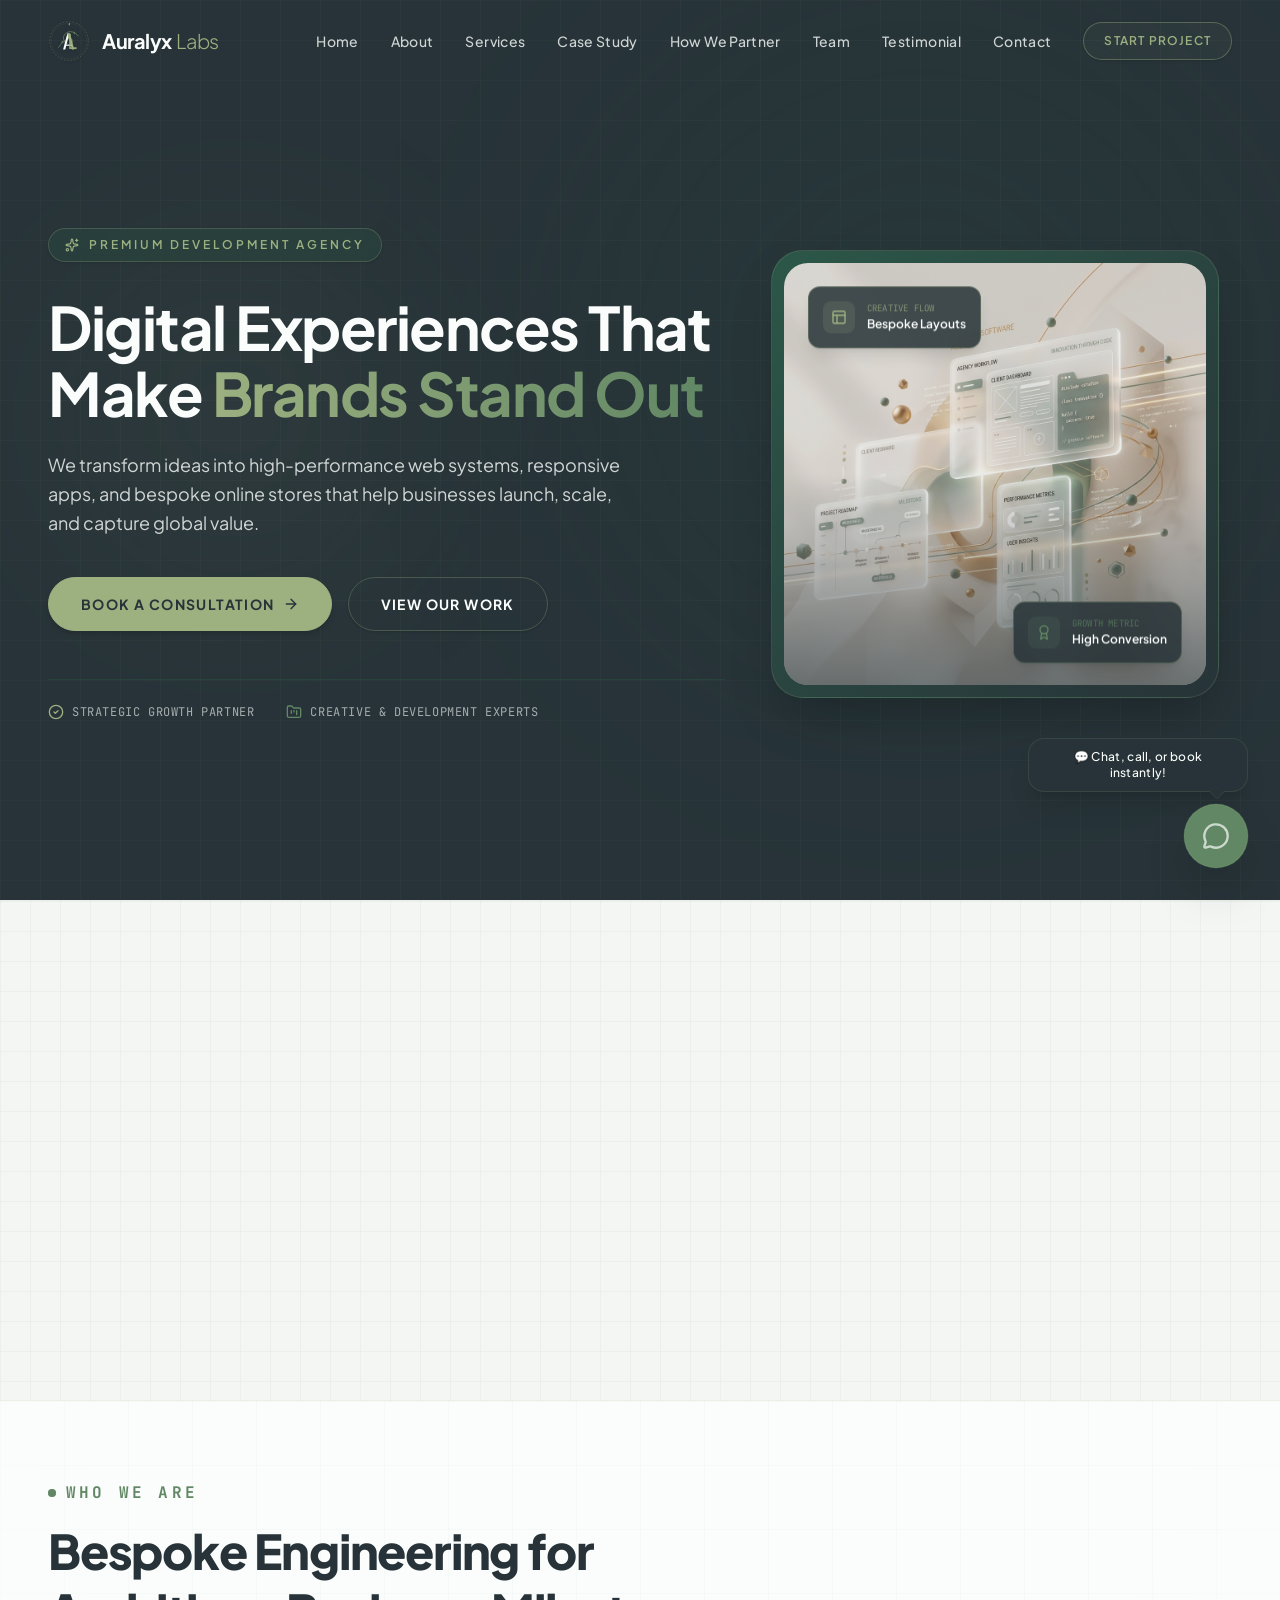
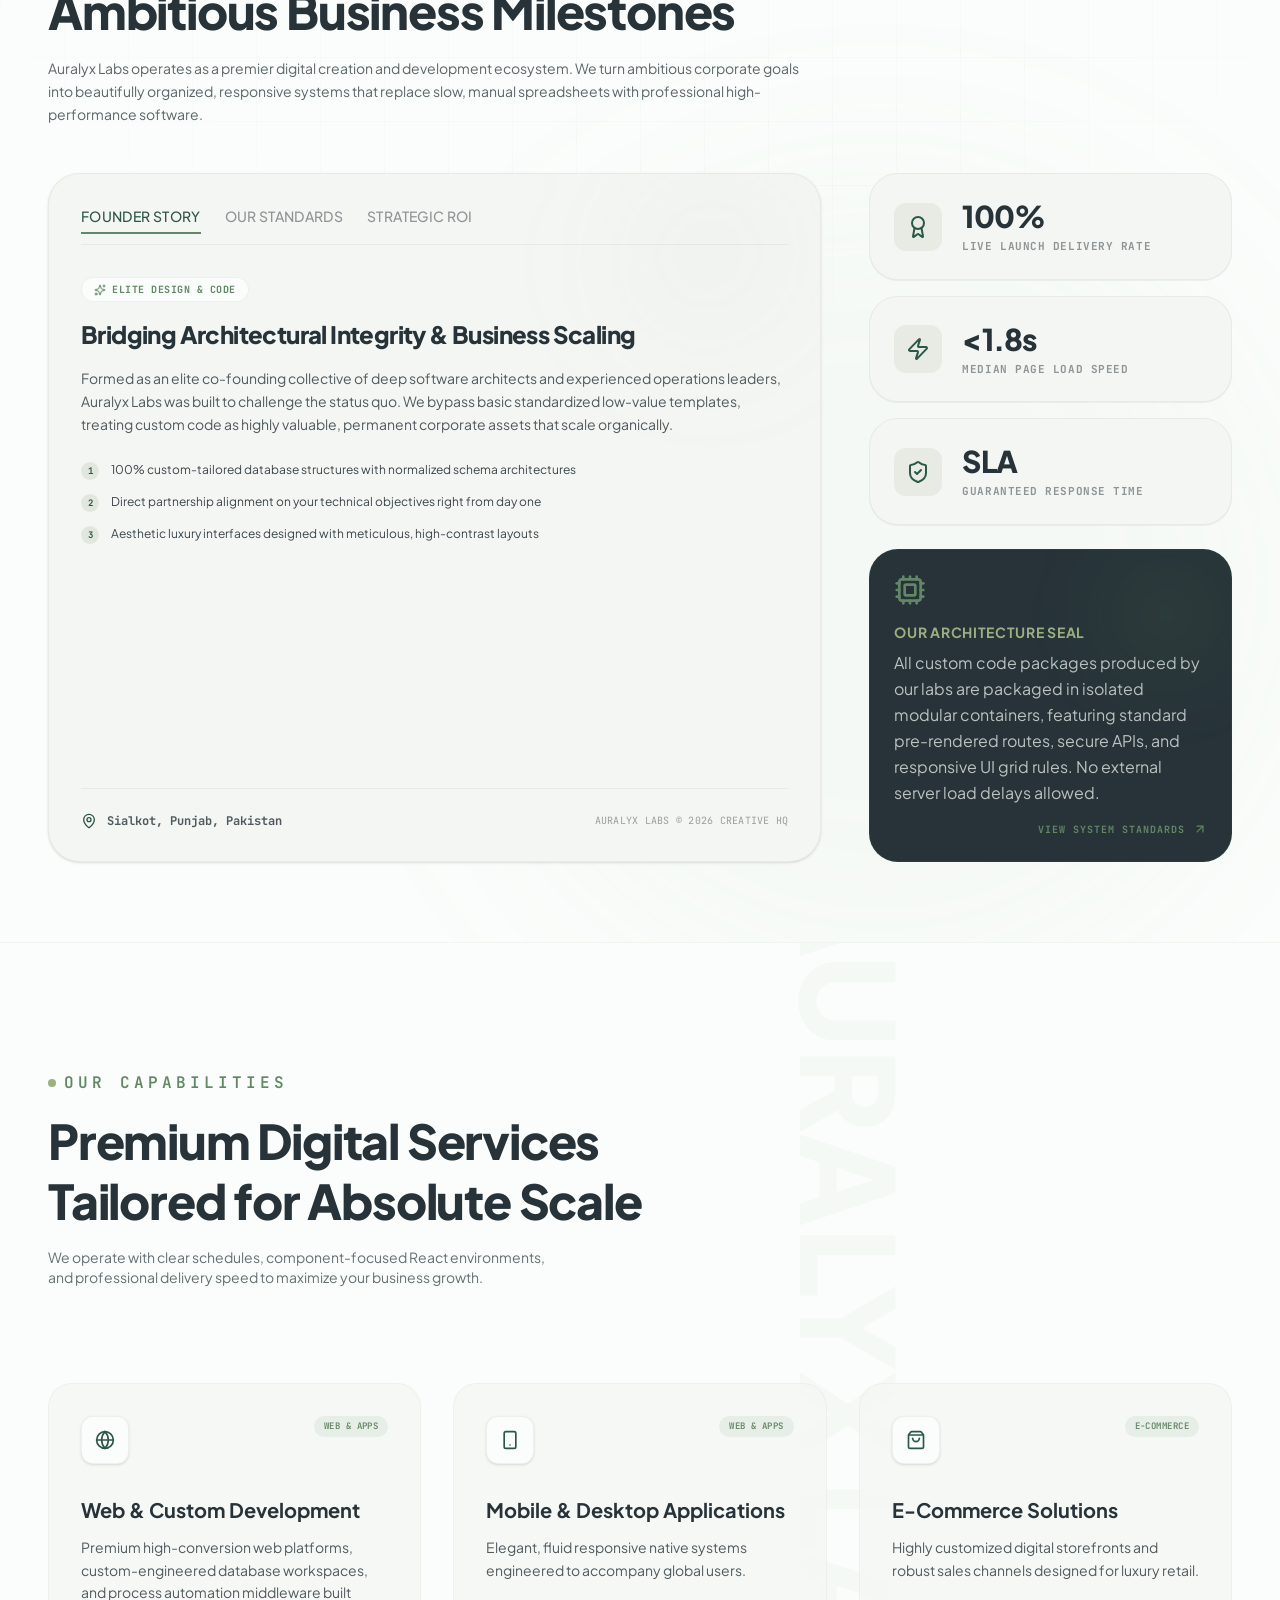
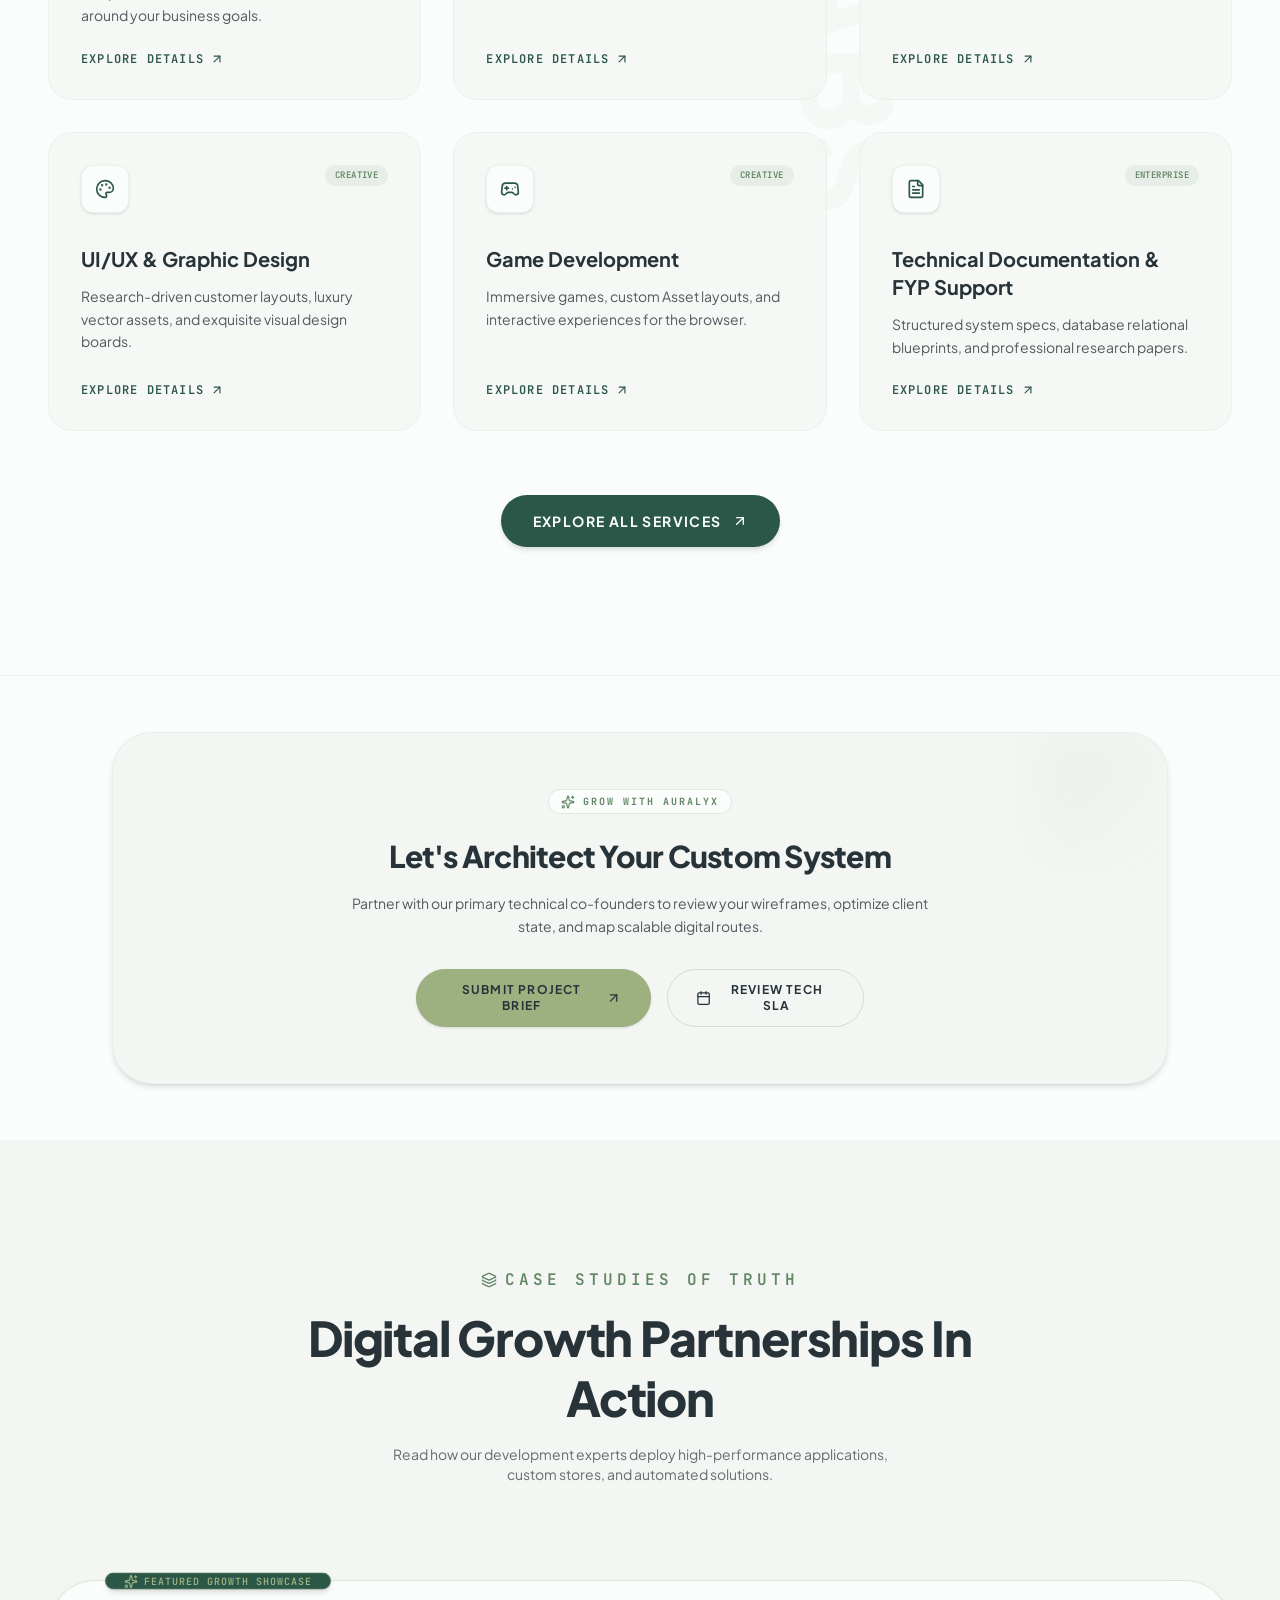
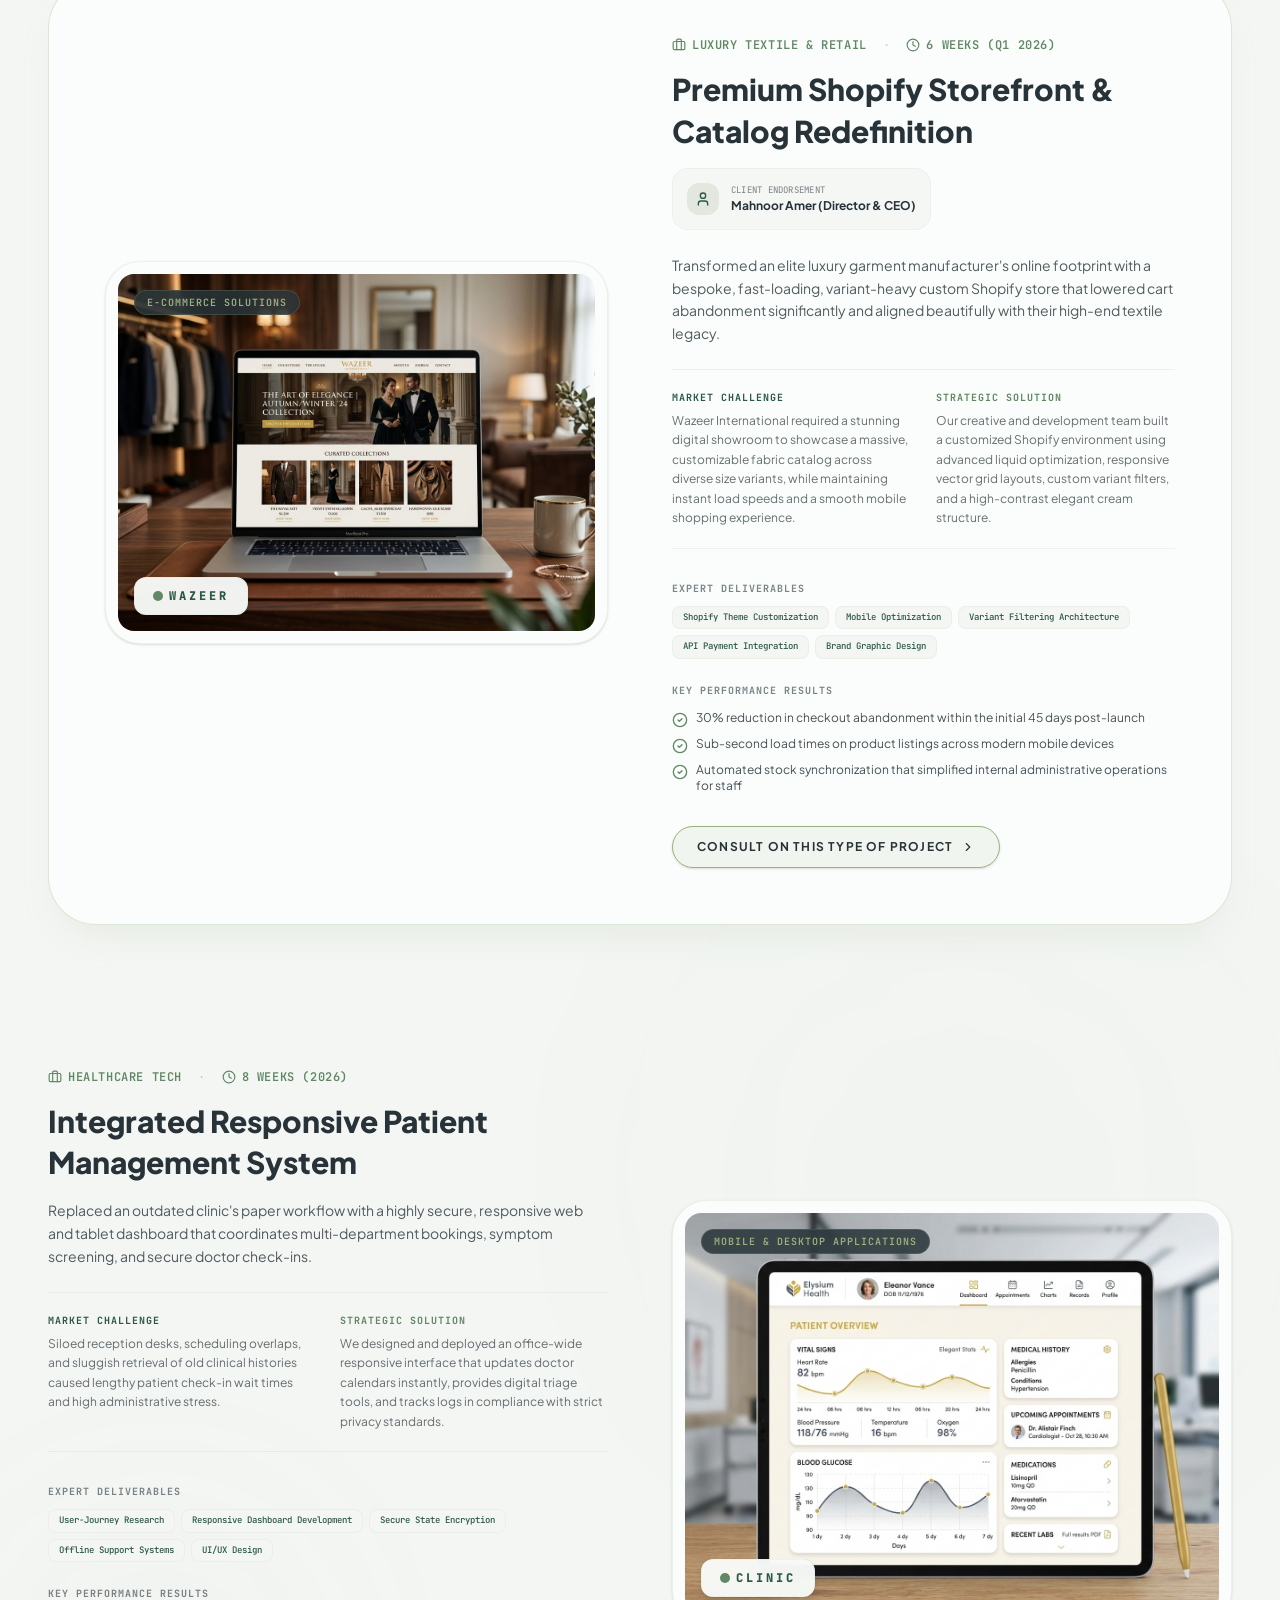
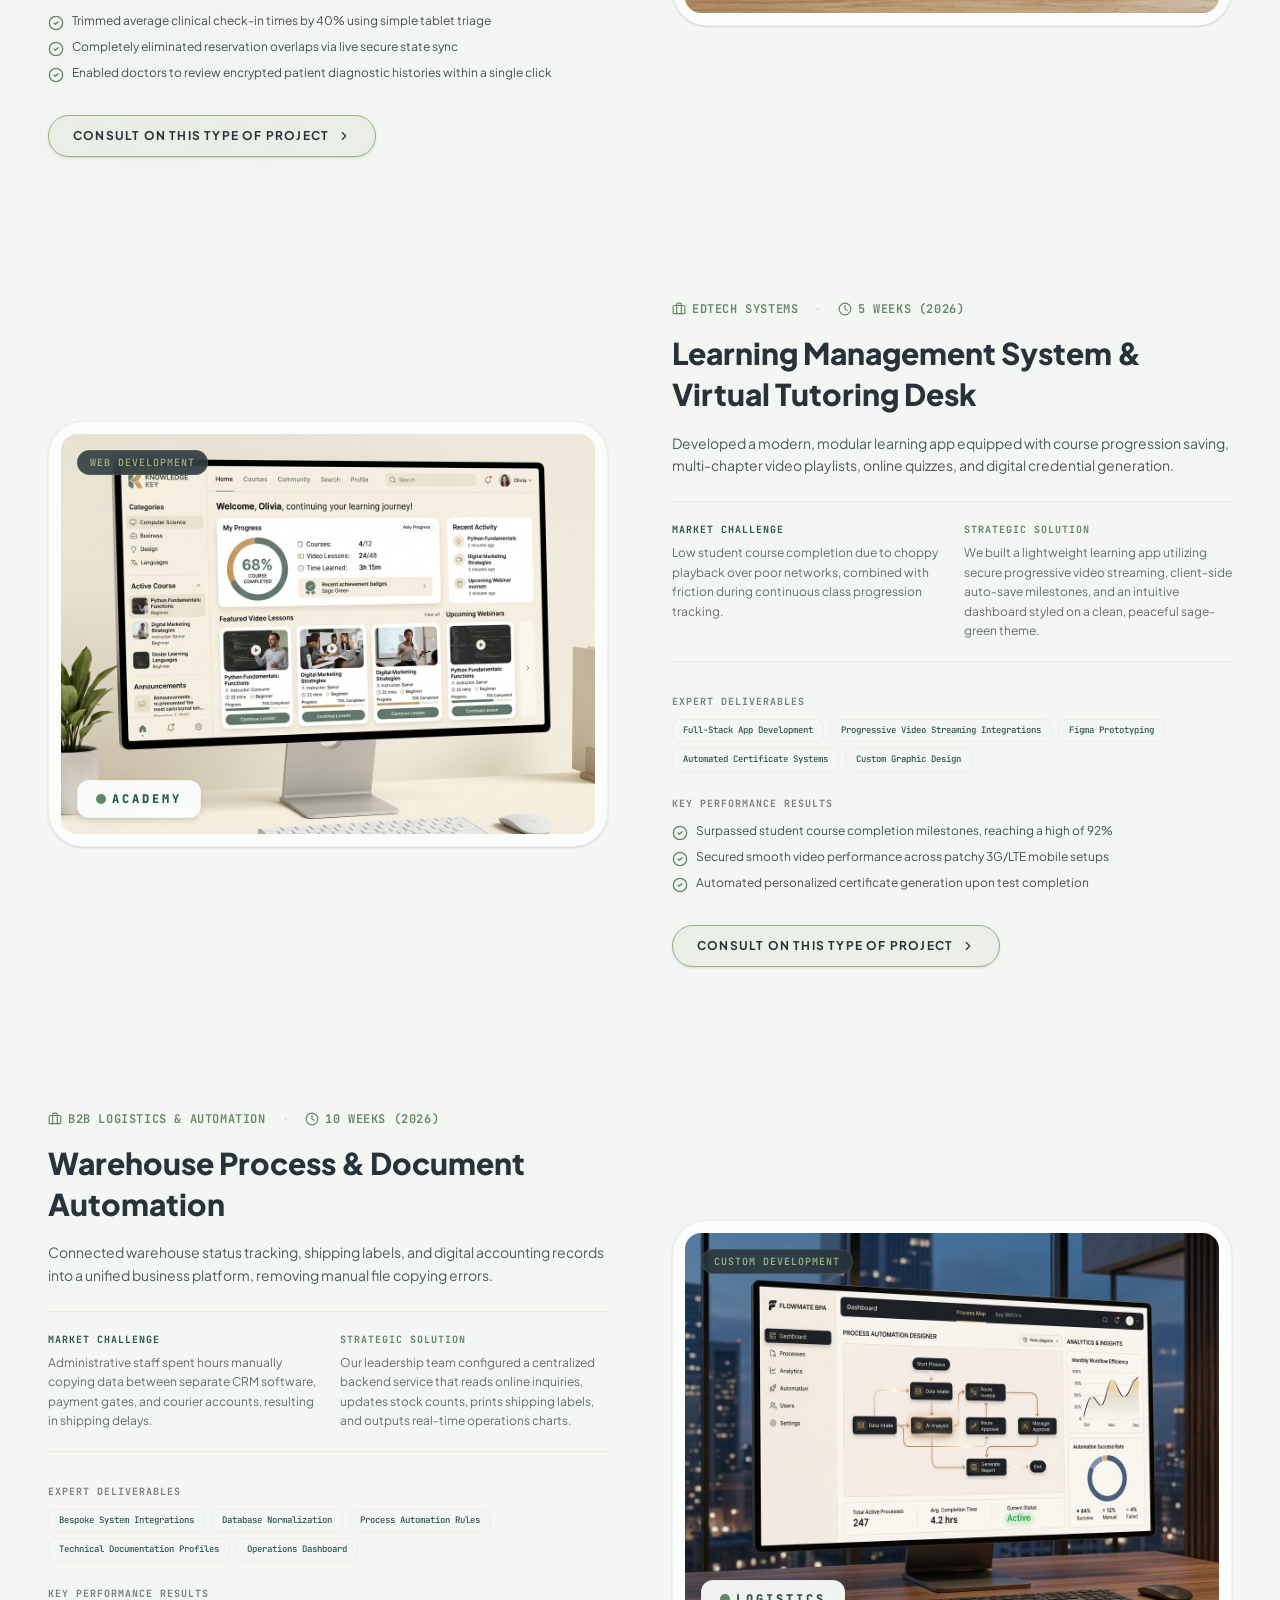
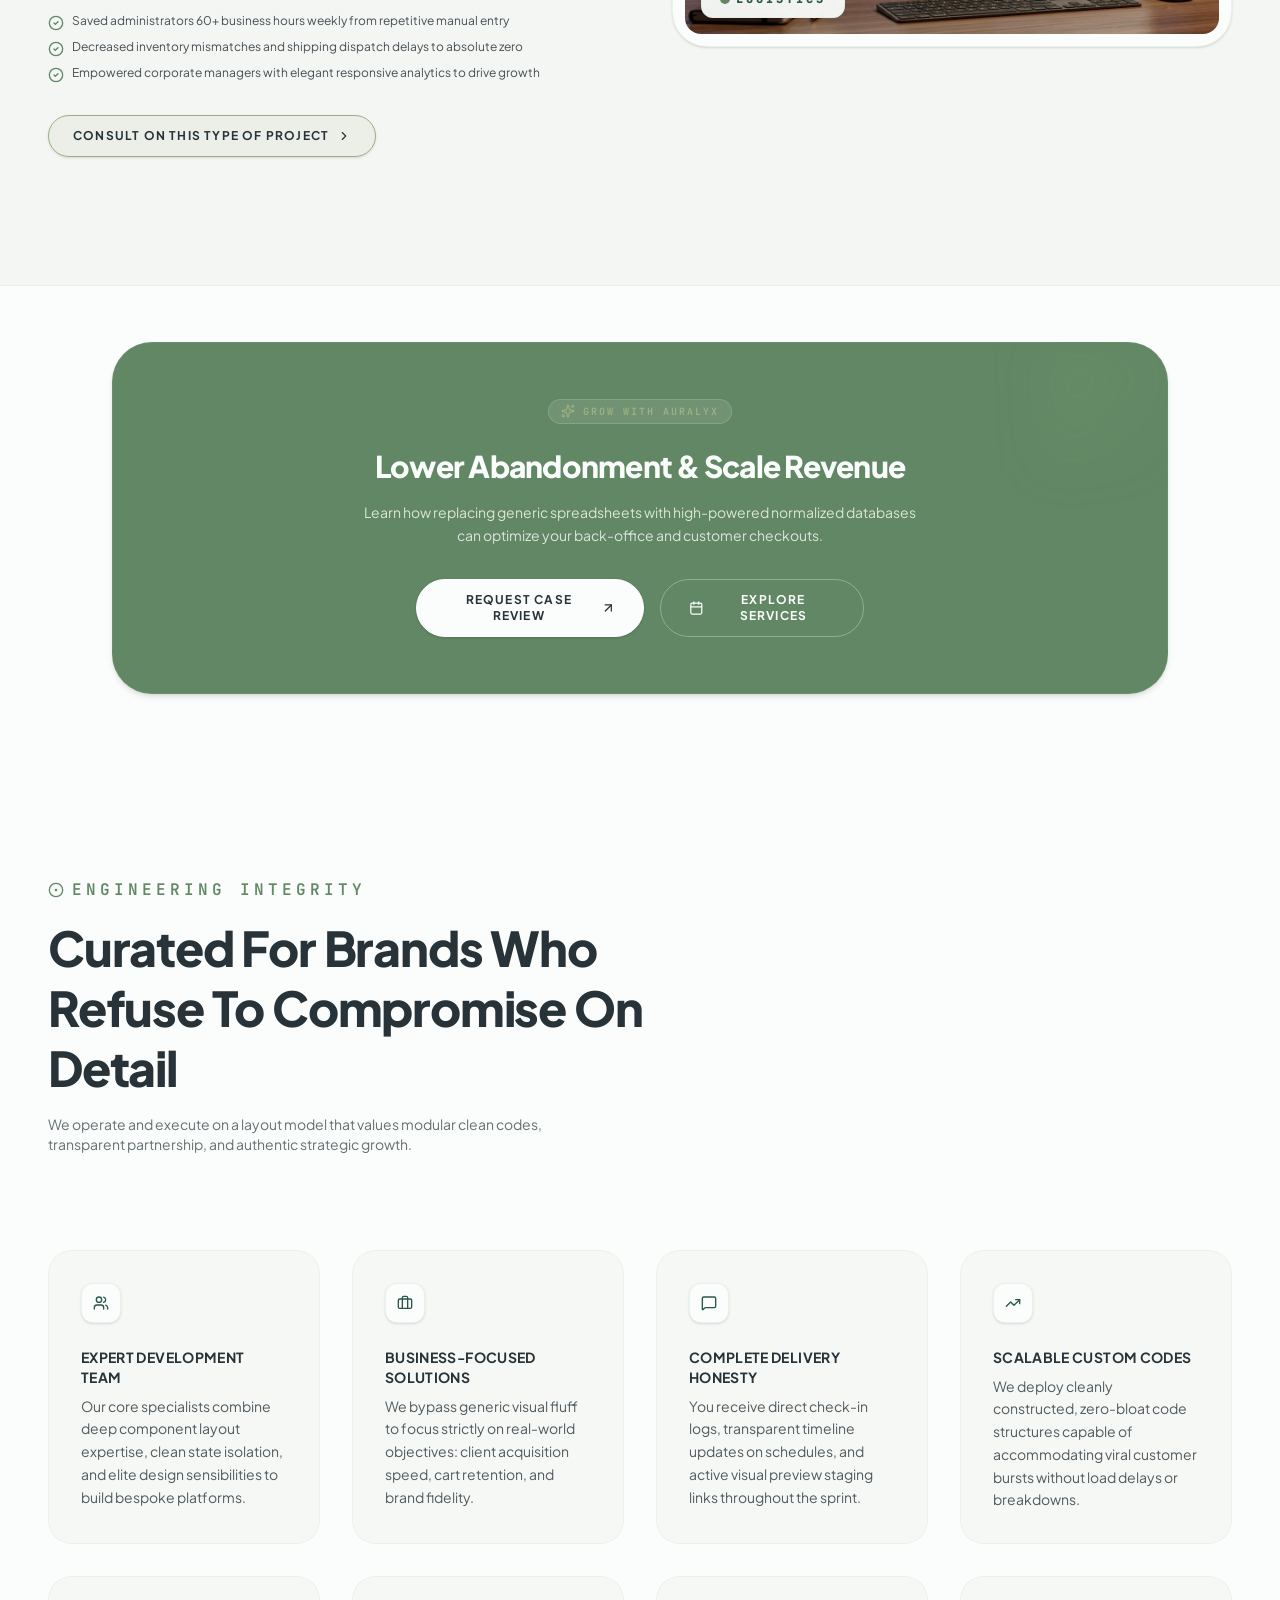
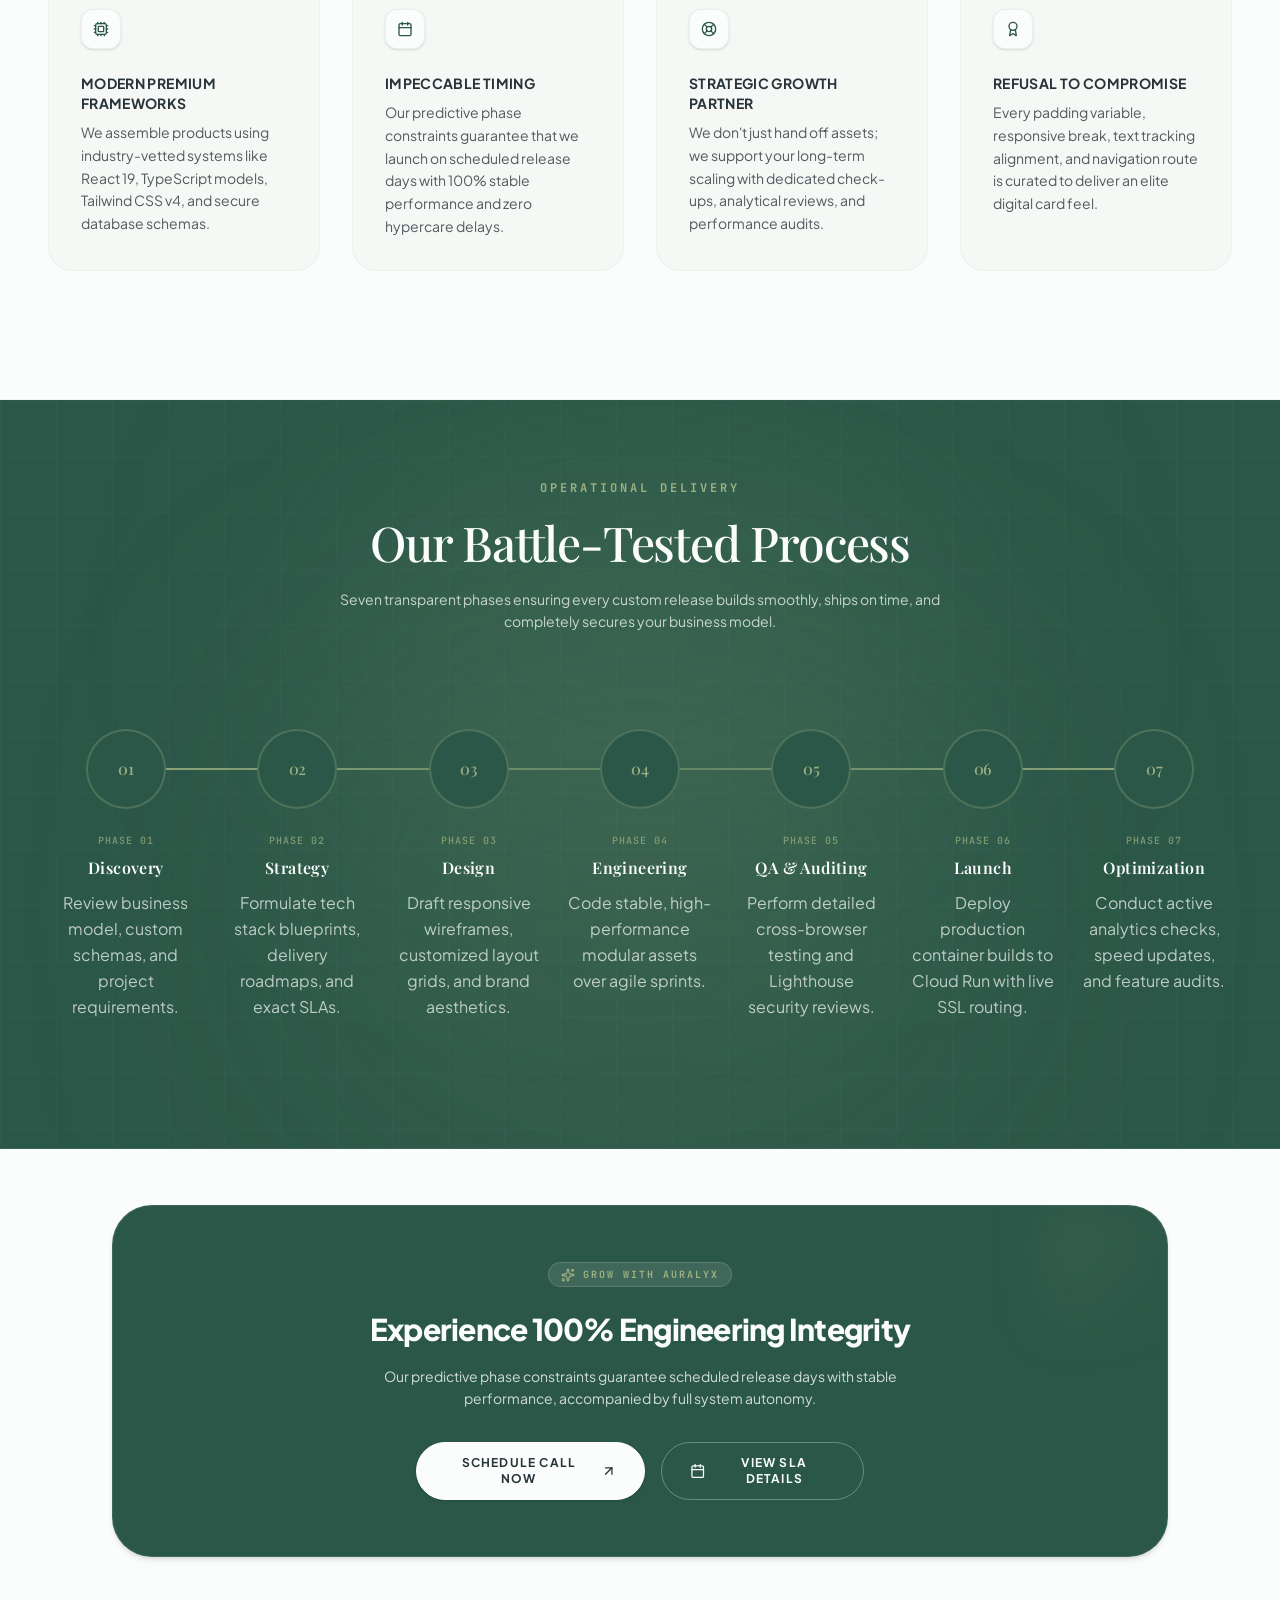
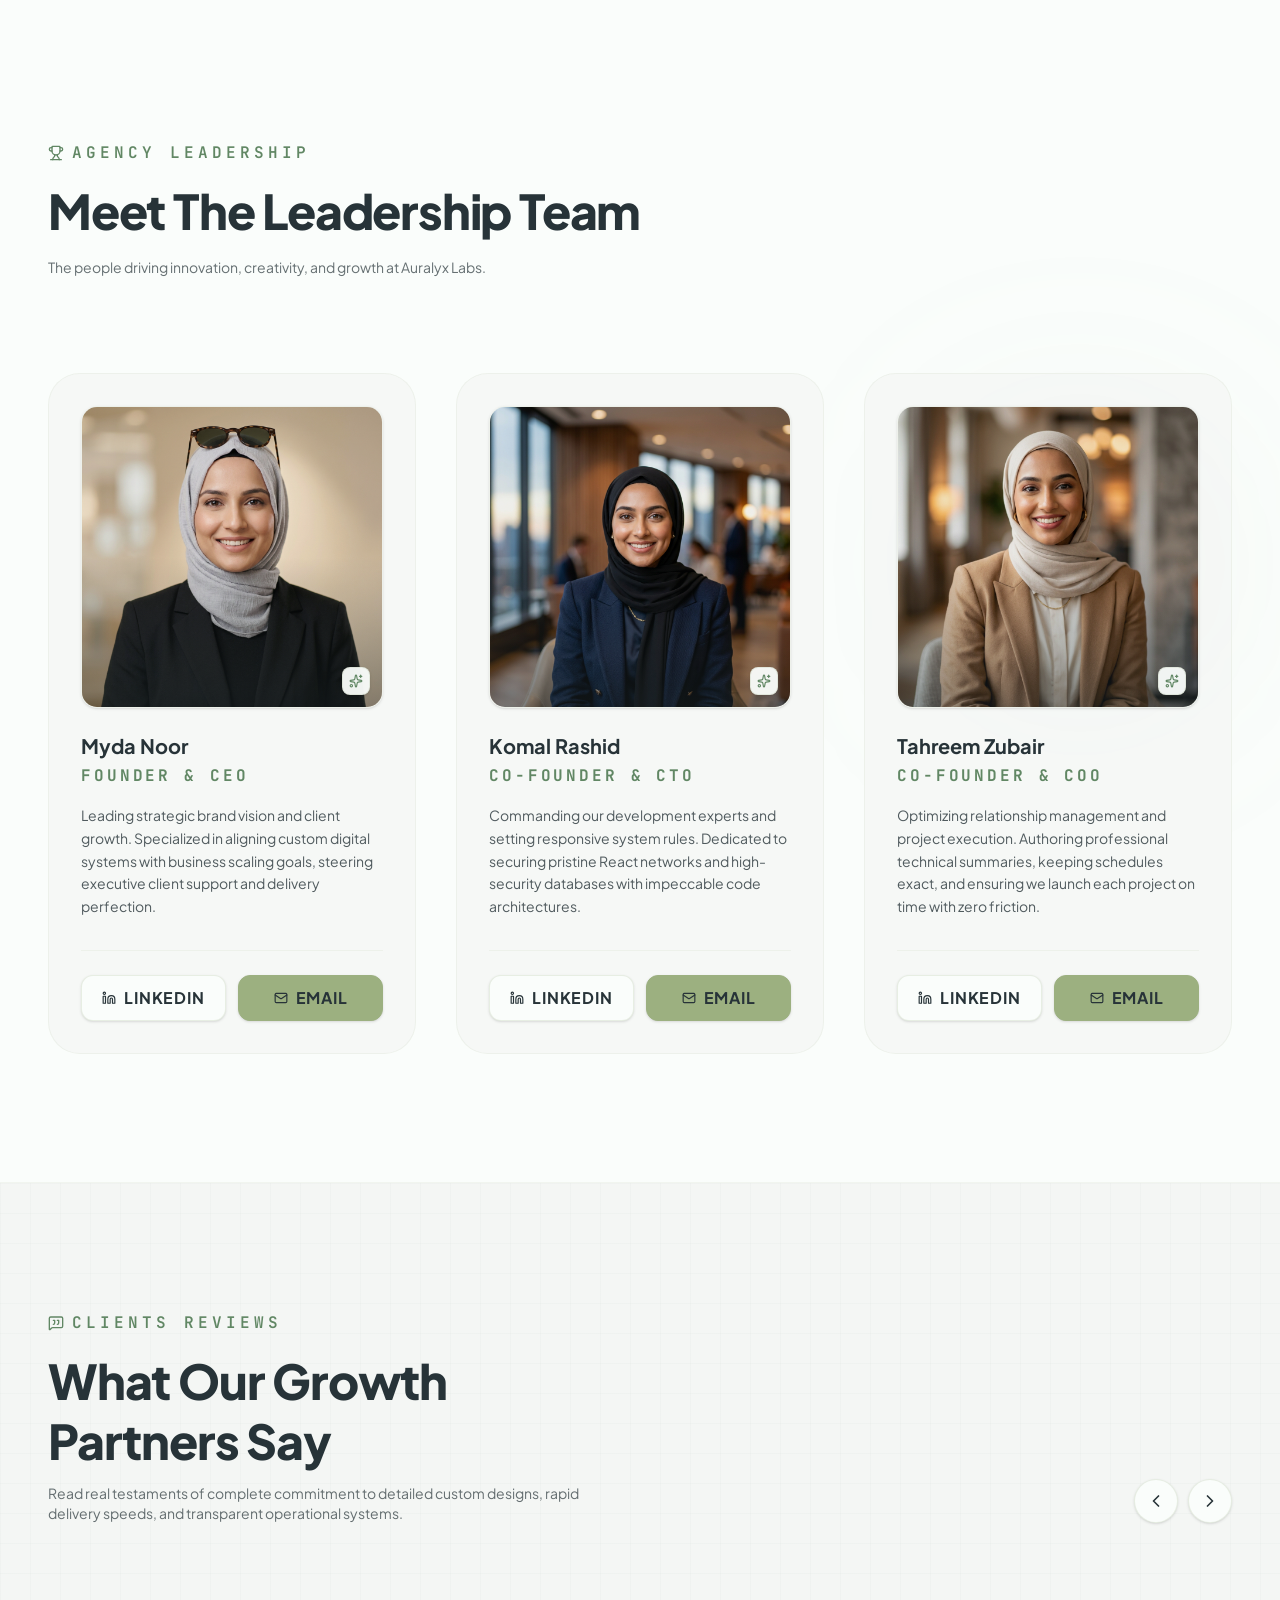
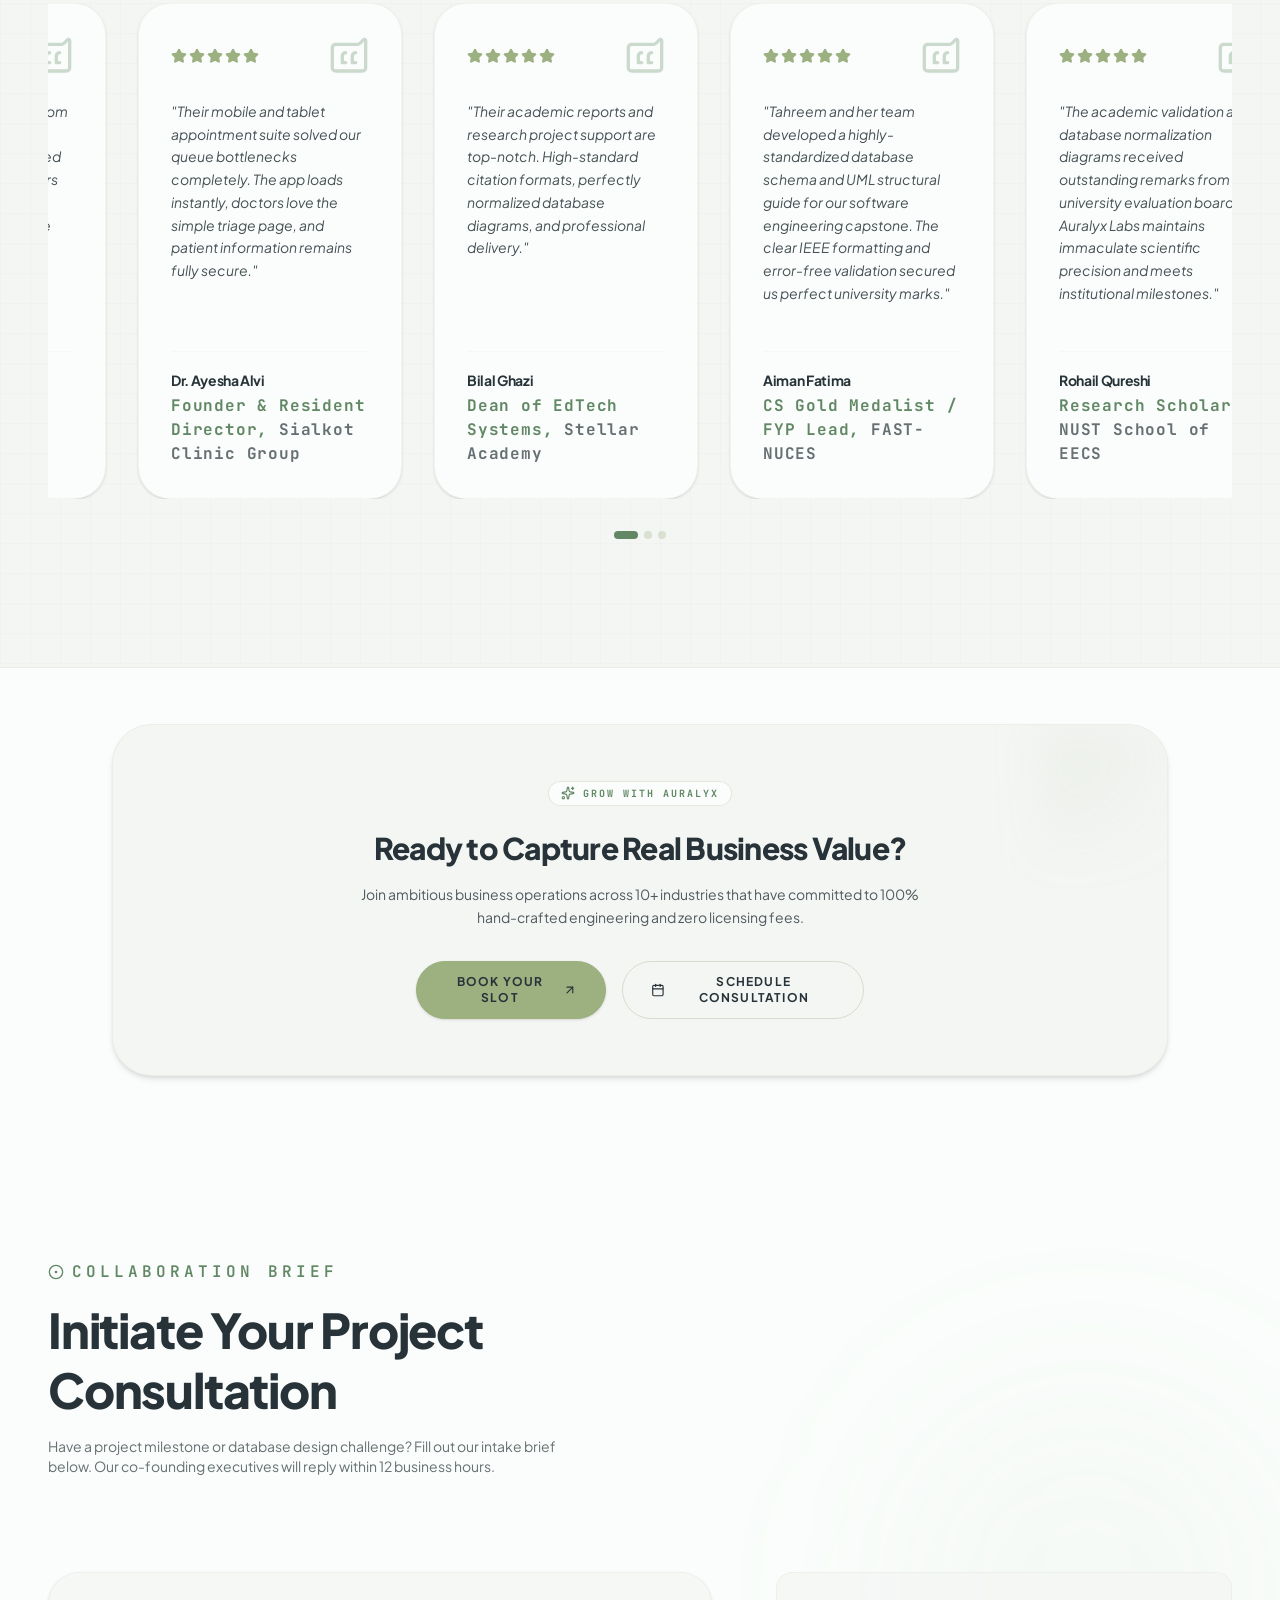
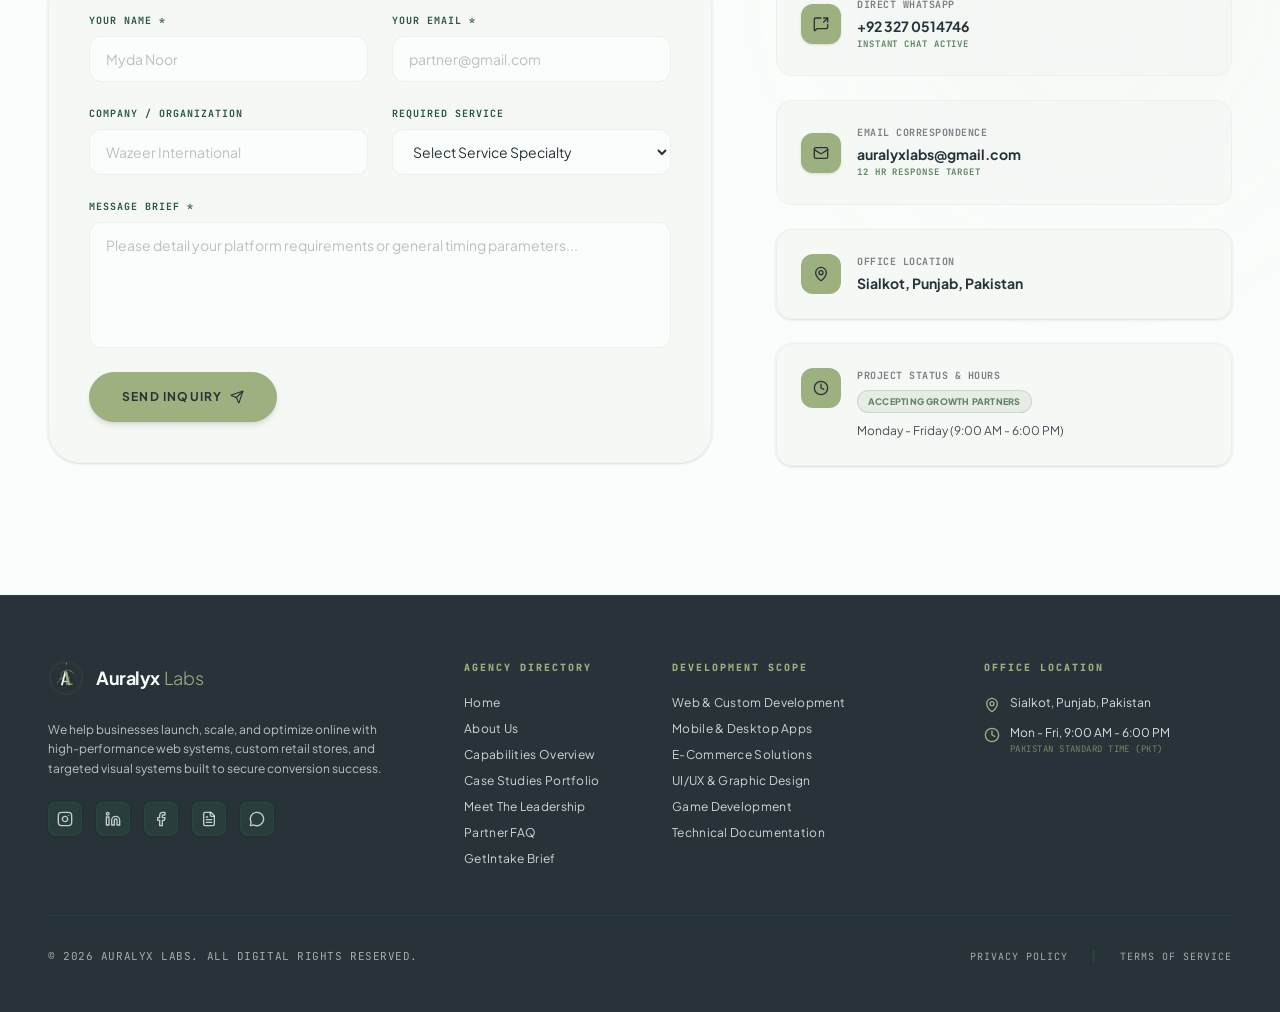
==== commit bb6d78d4: "Add files via upload" ====
--- a/index.html
+++ b/index.html
@@ -3,8 +3,8 @@
   <head>
     <meta charset="UTF-8" />
     <meta name="viewport" content="width=device-width, initial-scale=1.0" />
-    <title>Auralyx Labs</title>
-    <script type="module" crossorigin src="/assets/index-DAxDH0R6.js"></script>
+    <title>My Google AI Studio App</title>
+    <script type="module" crossorigin src="/assets/index-tZbac6SB.js"></script>
     <link rel="stylesheet" crossorigin href="/assets/index-CUVOAFdr.css">
   </head>
   <body>
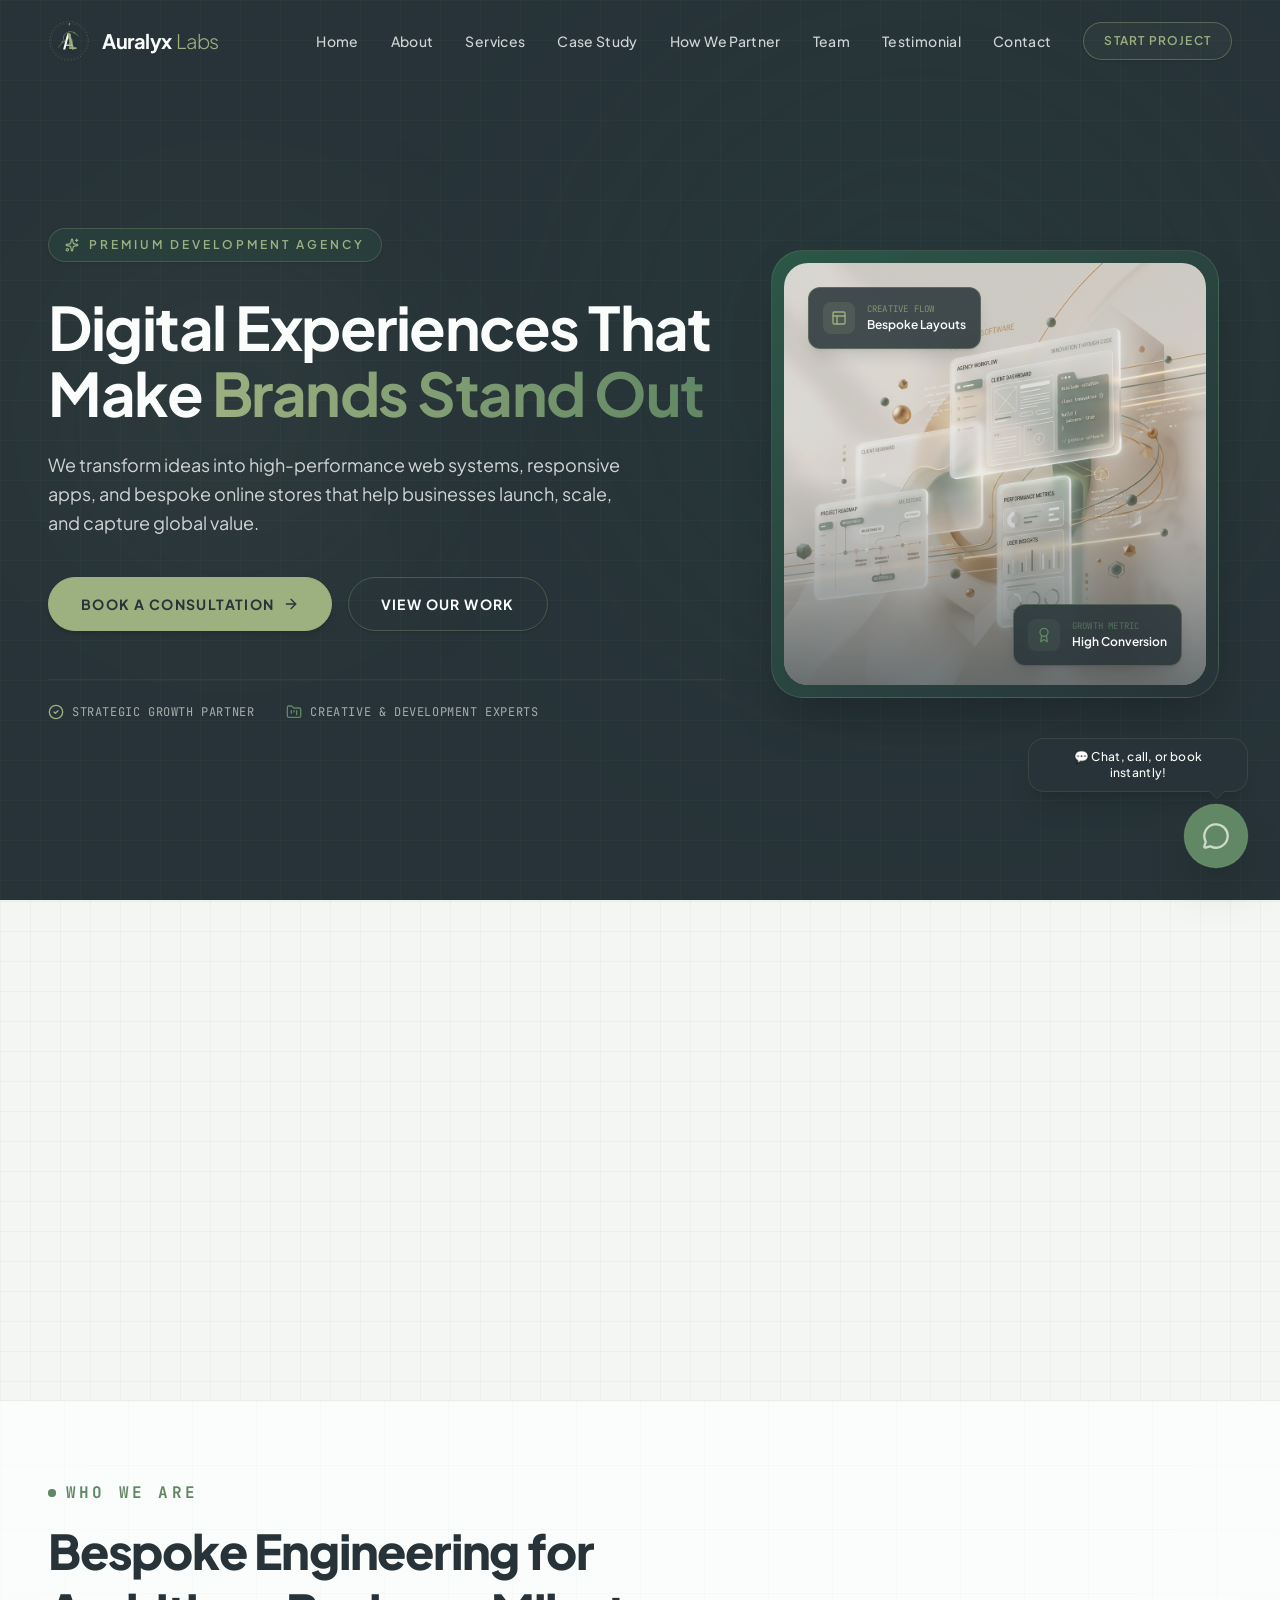
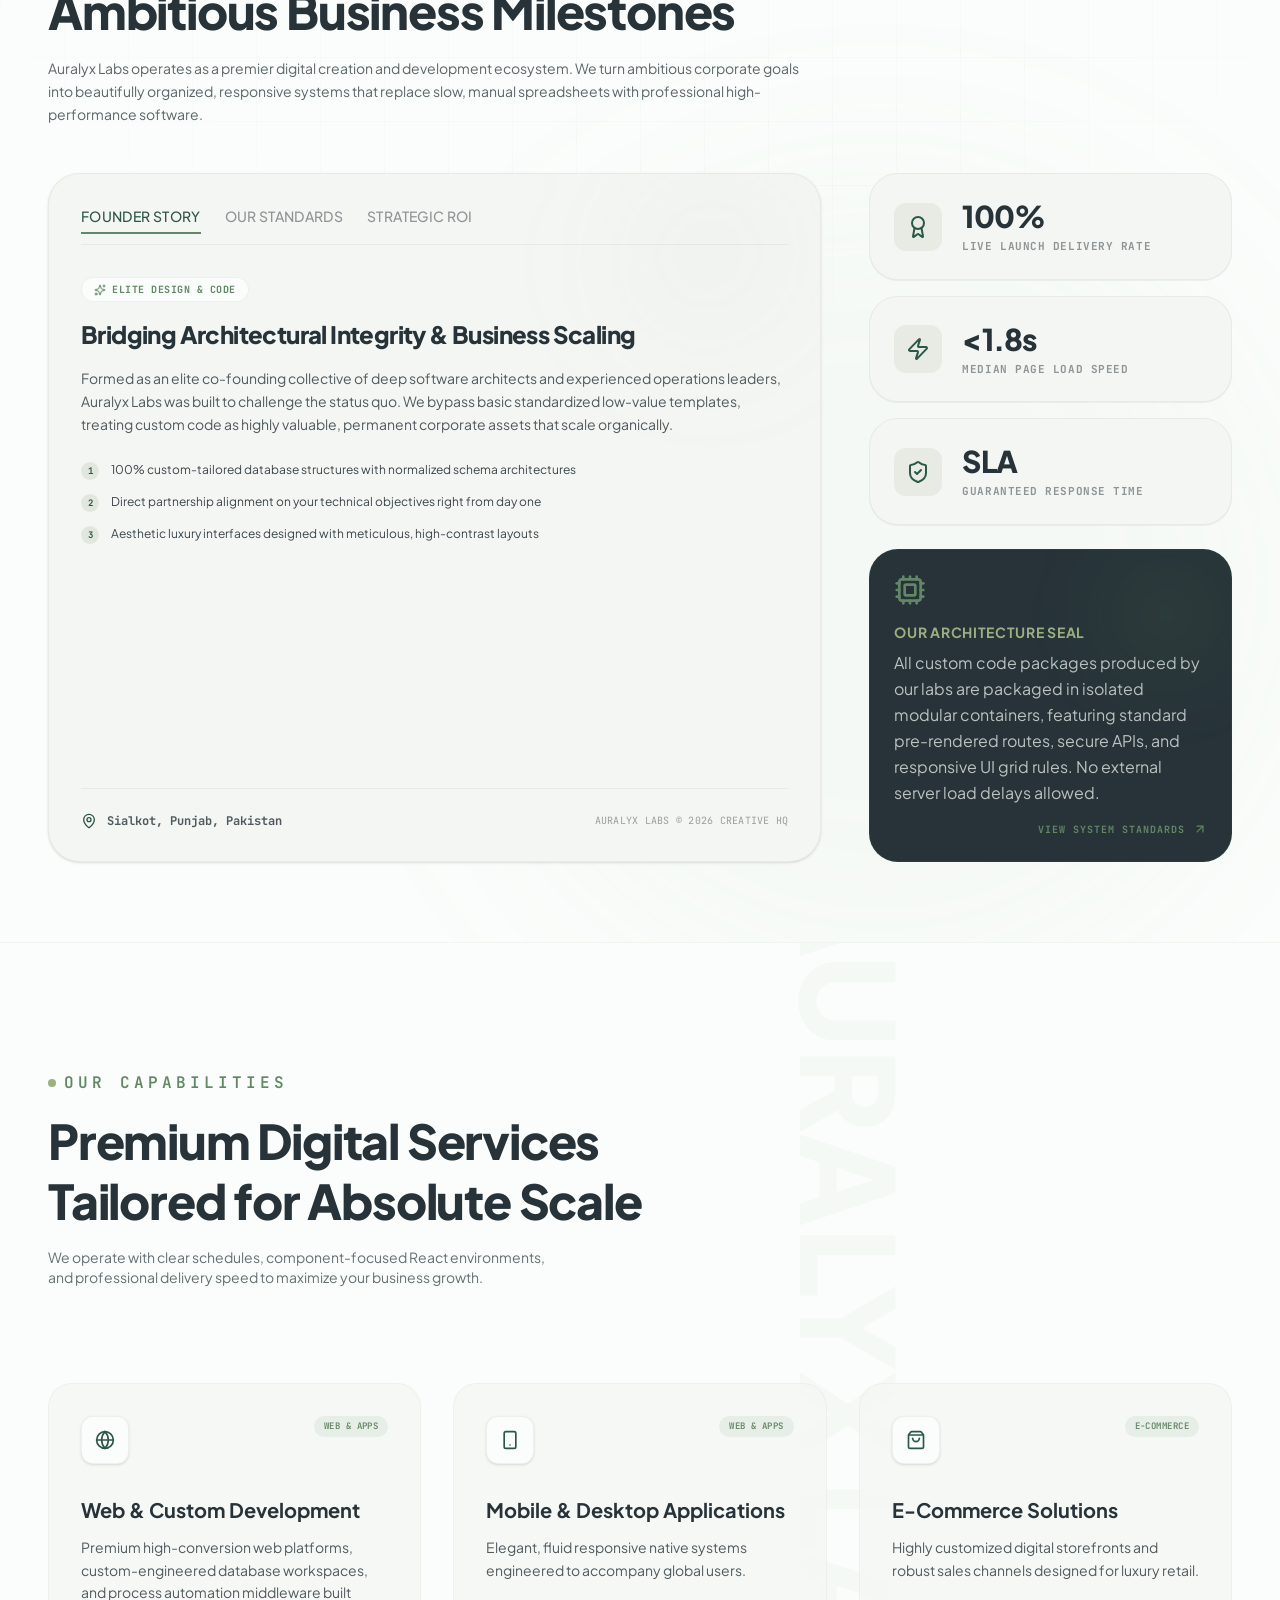
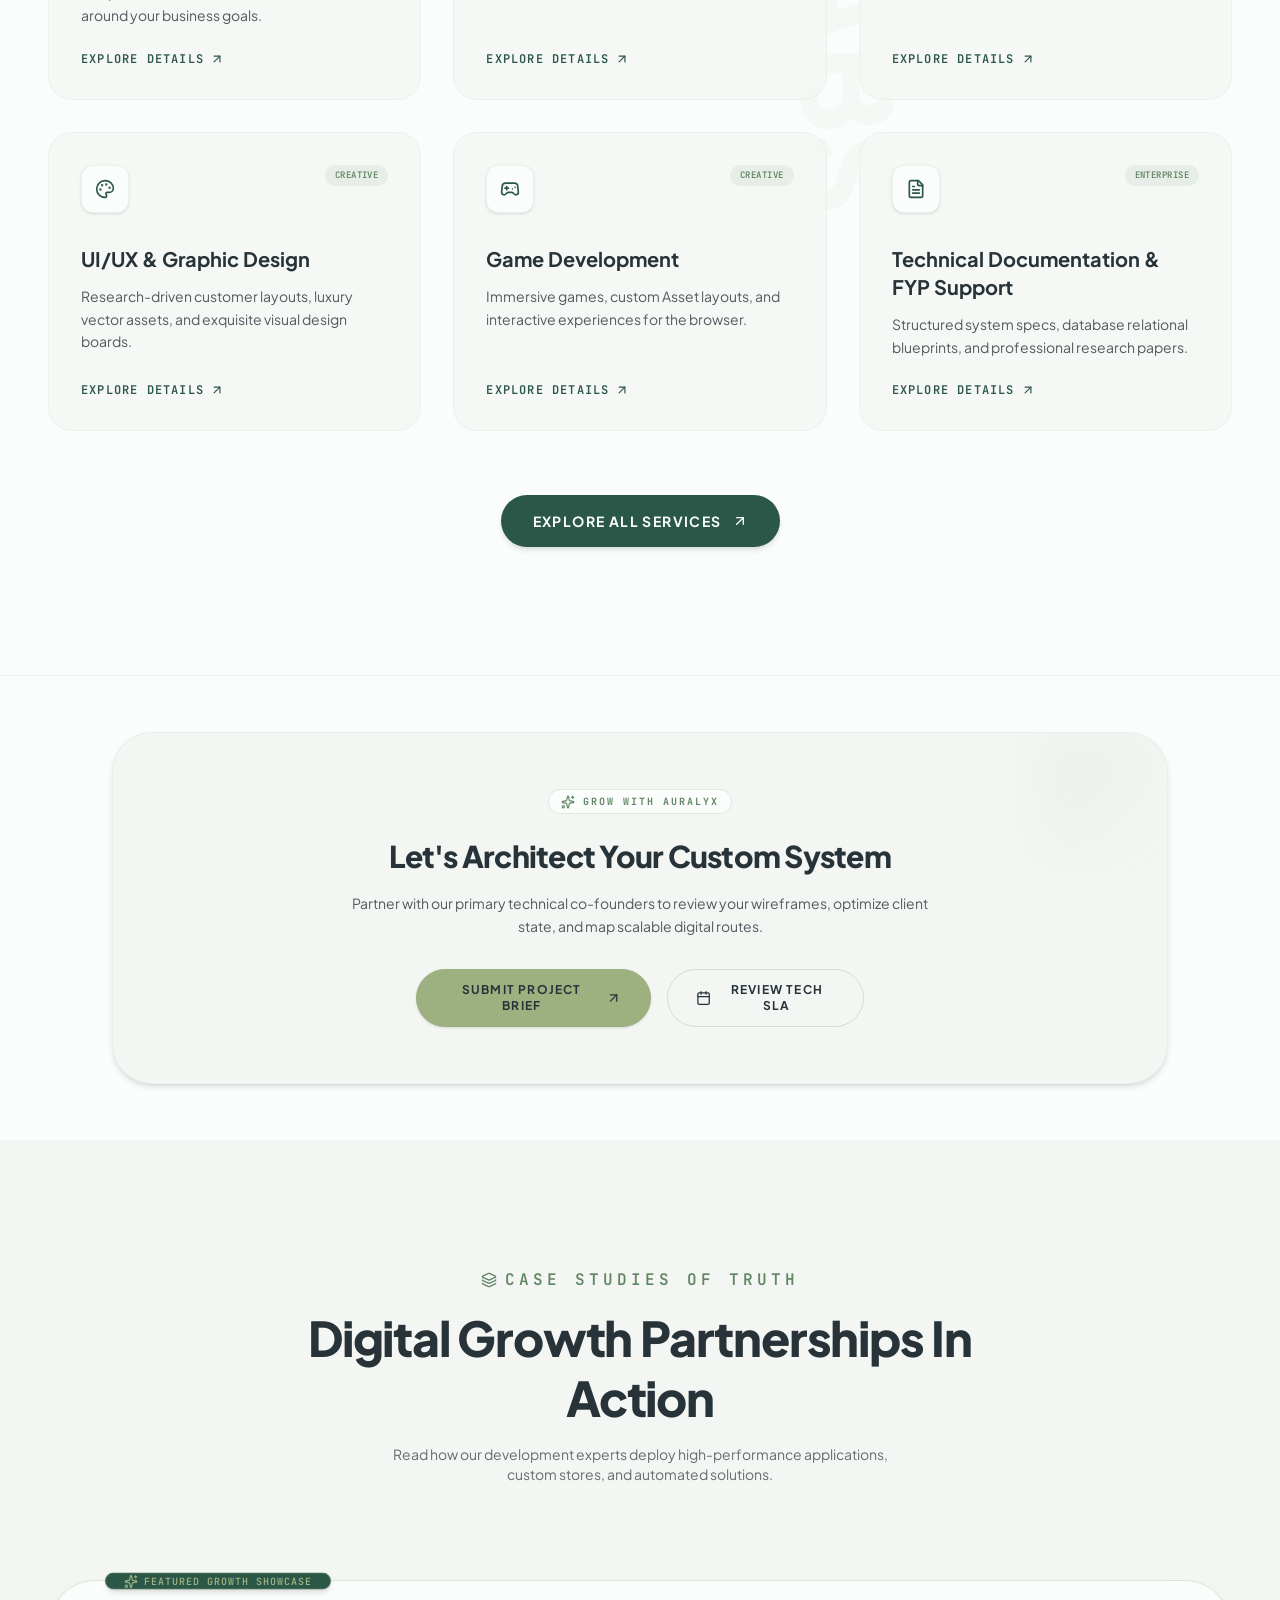
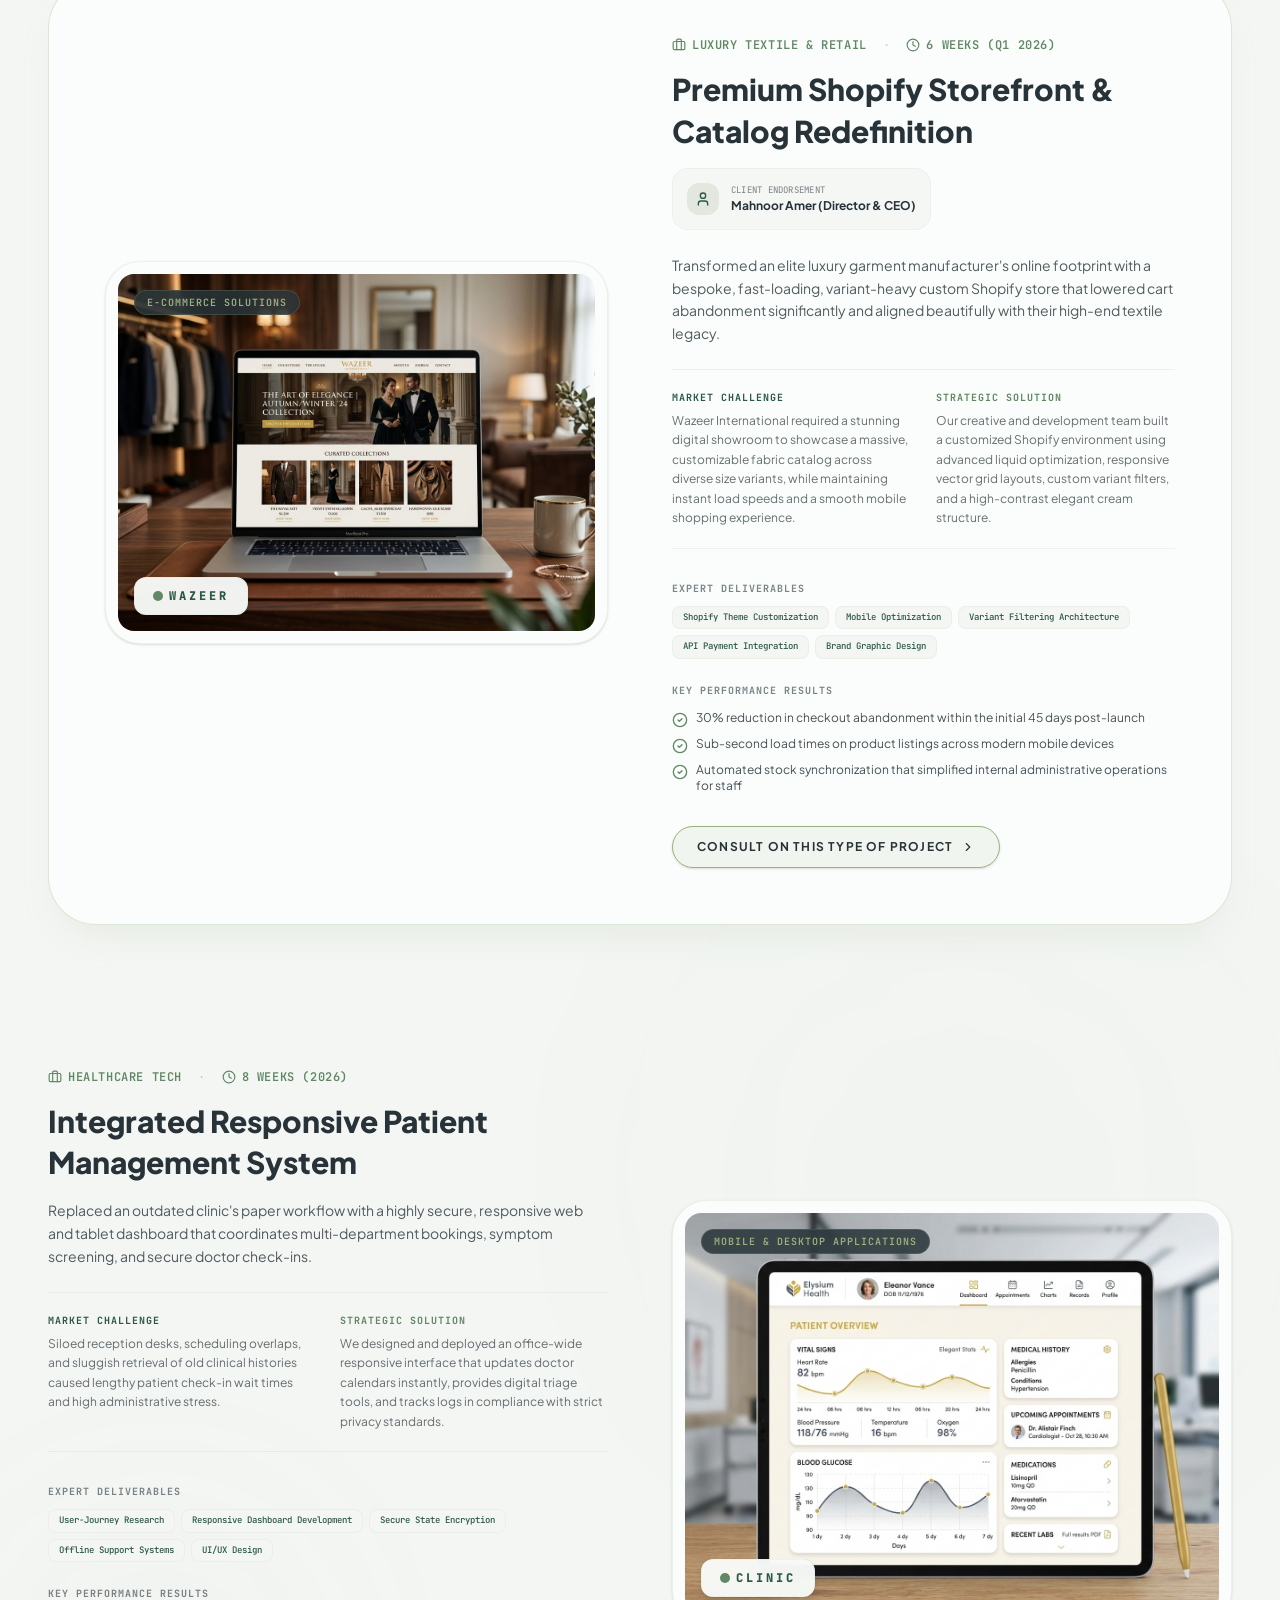
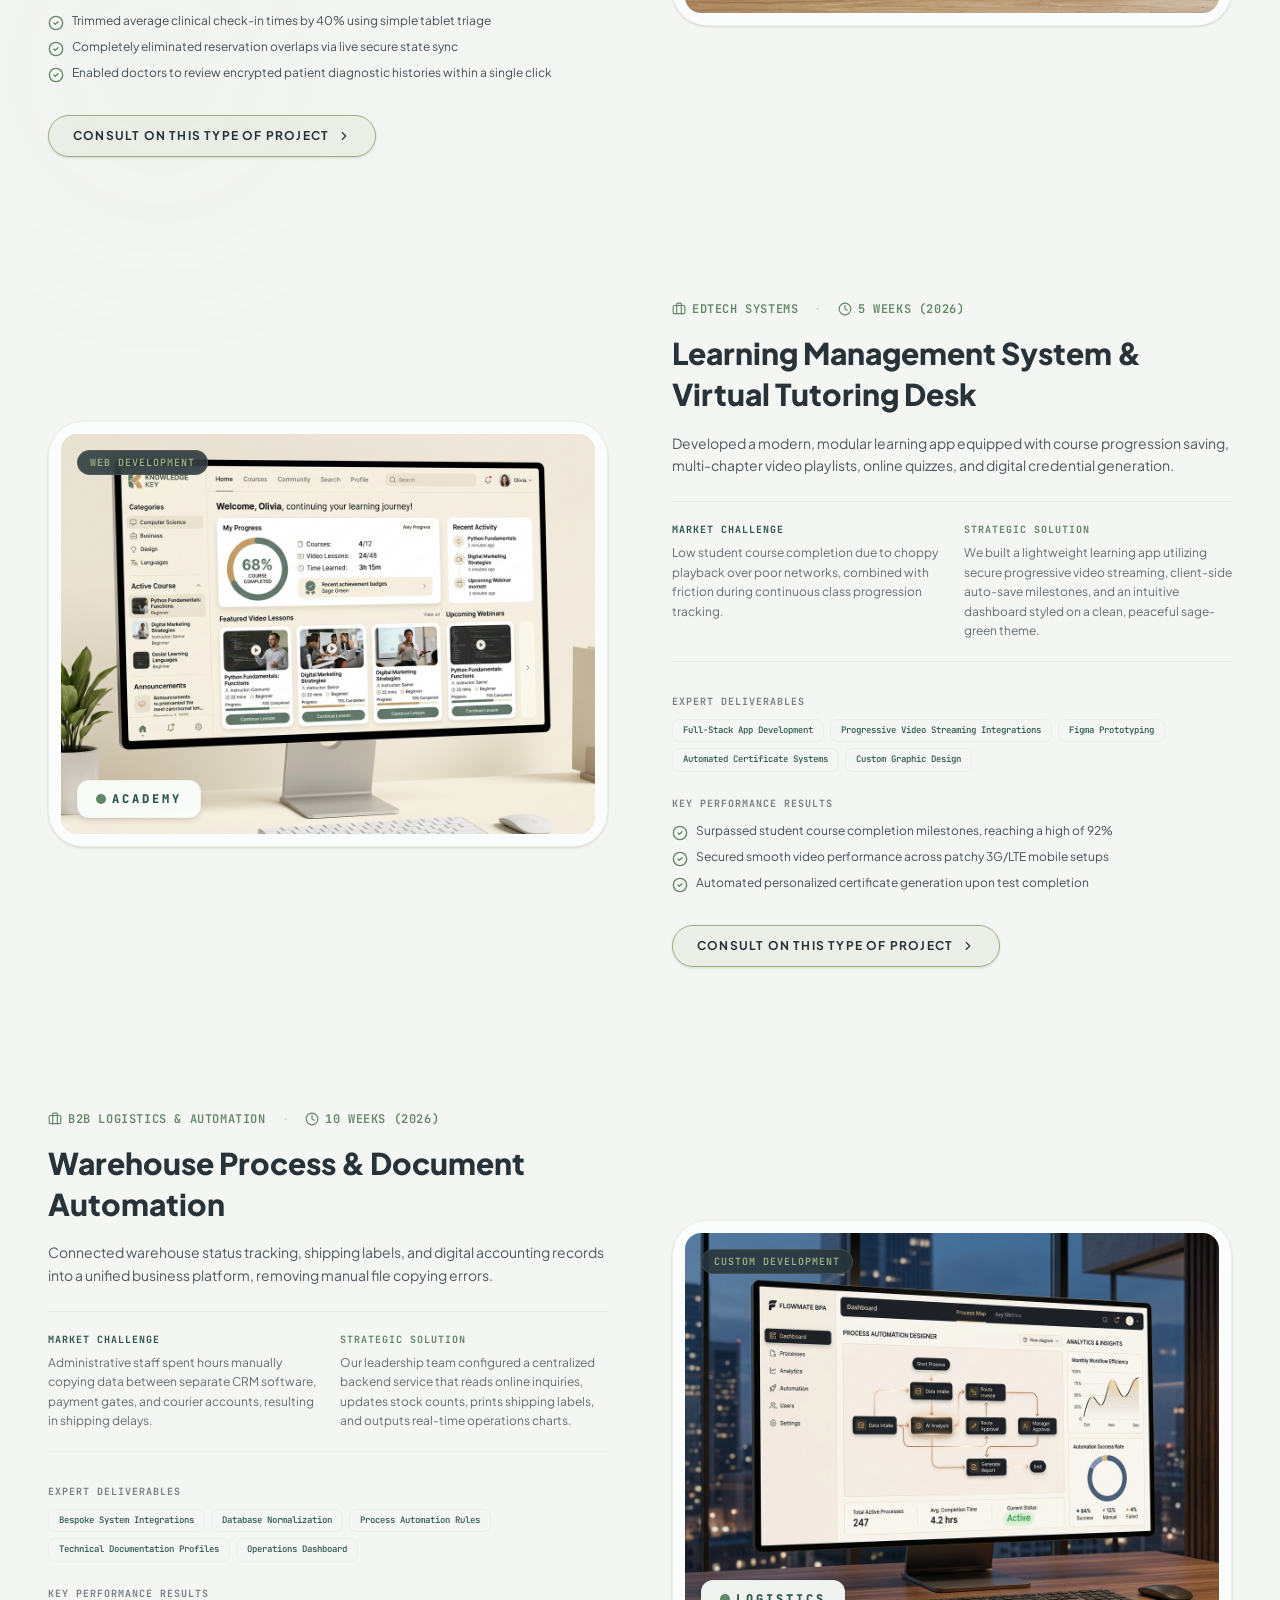
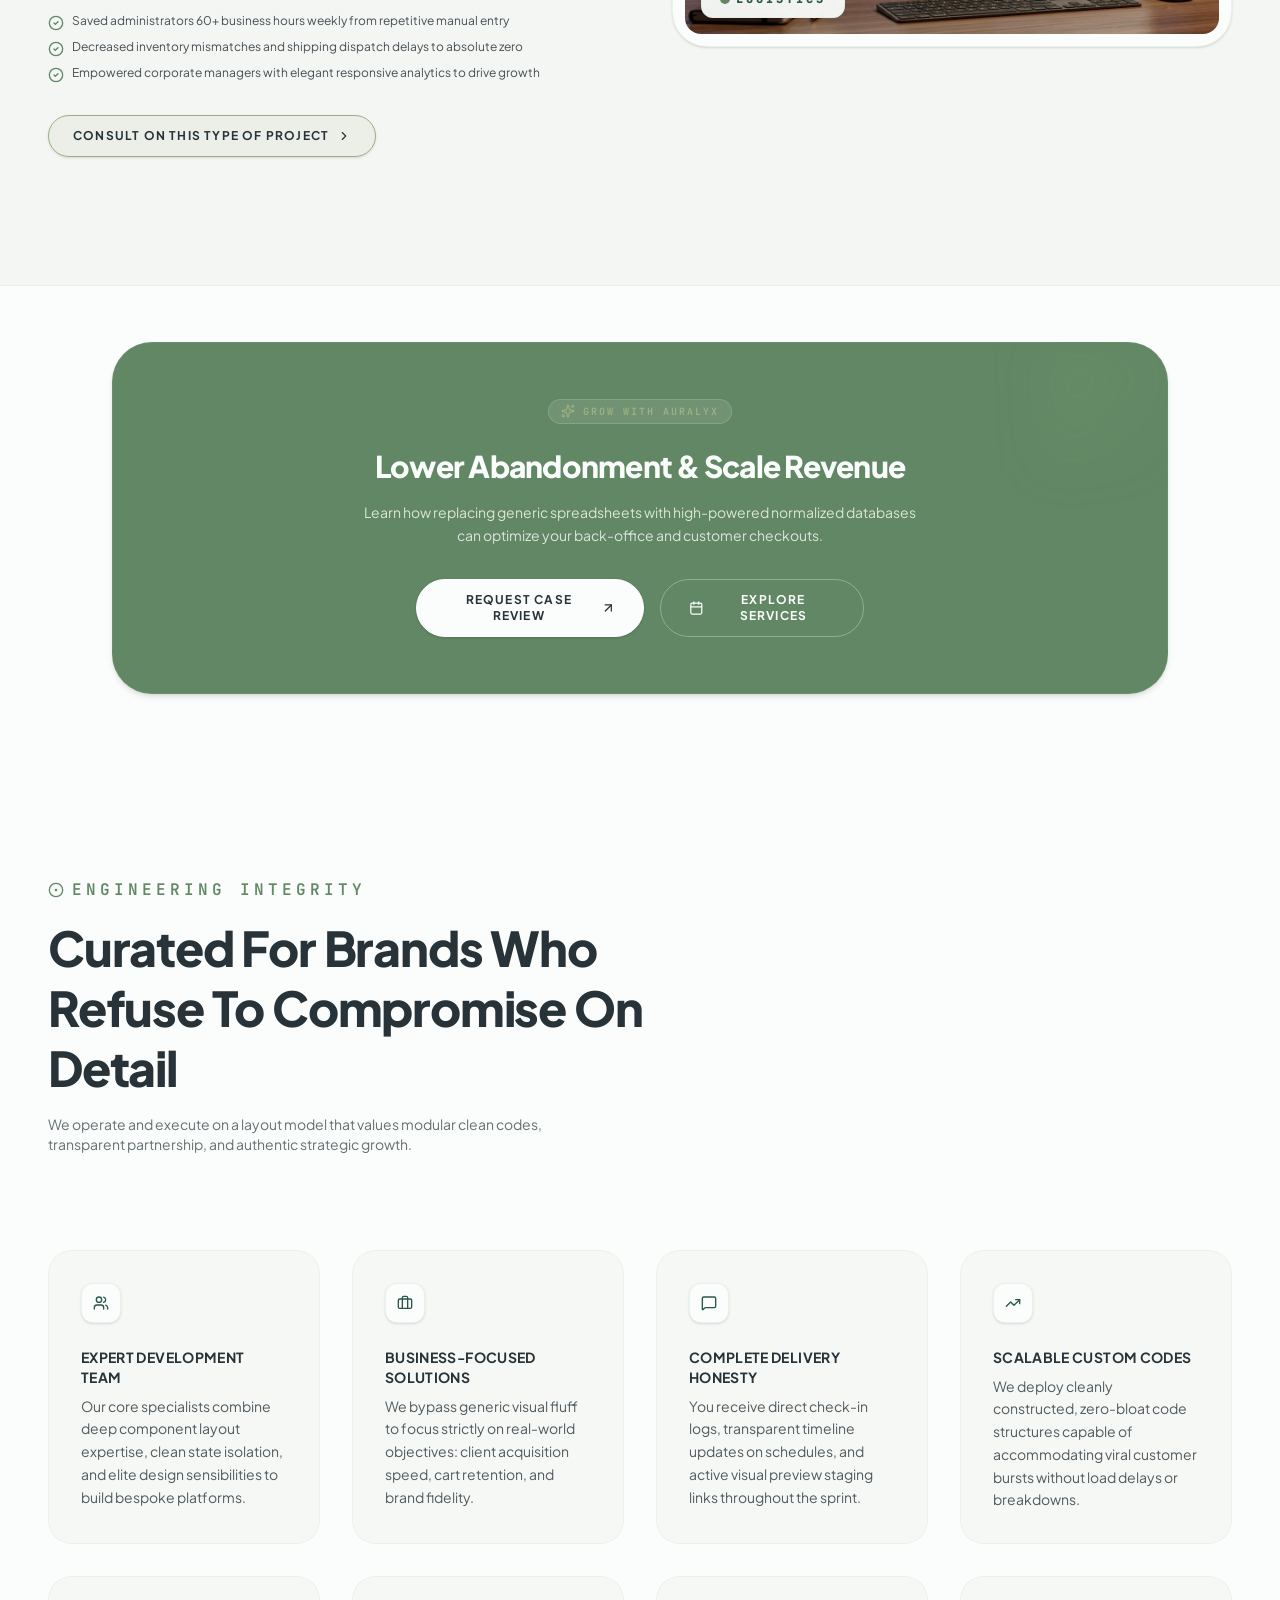
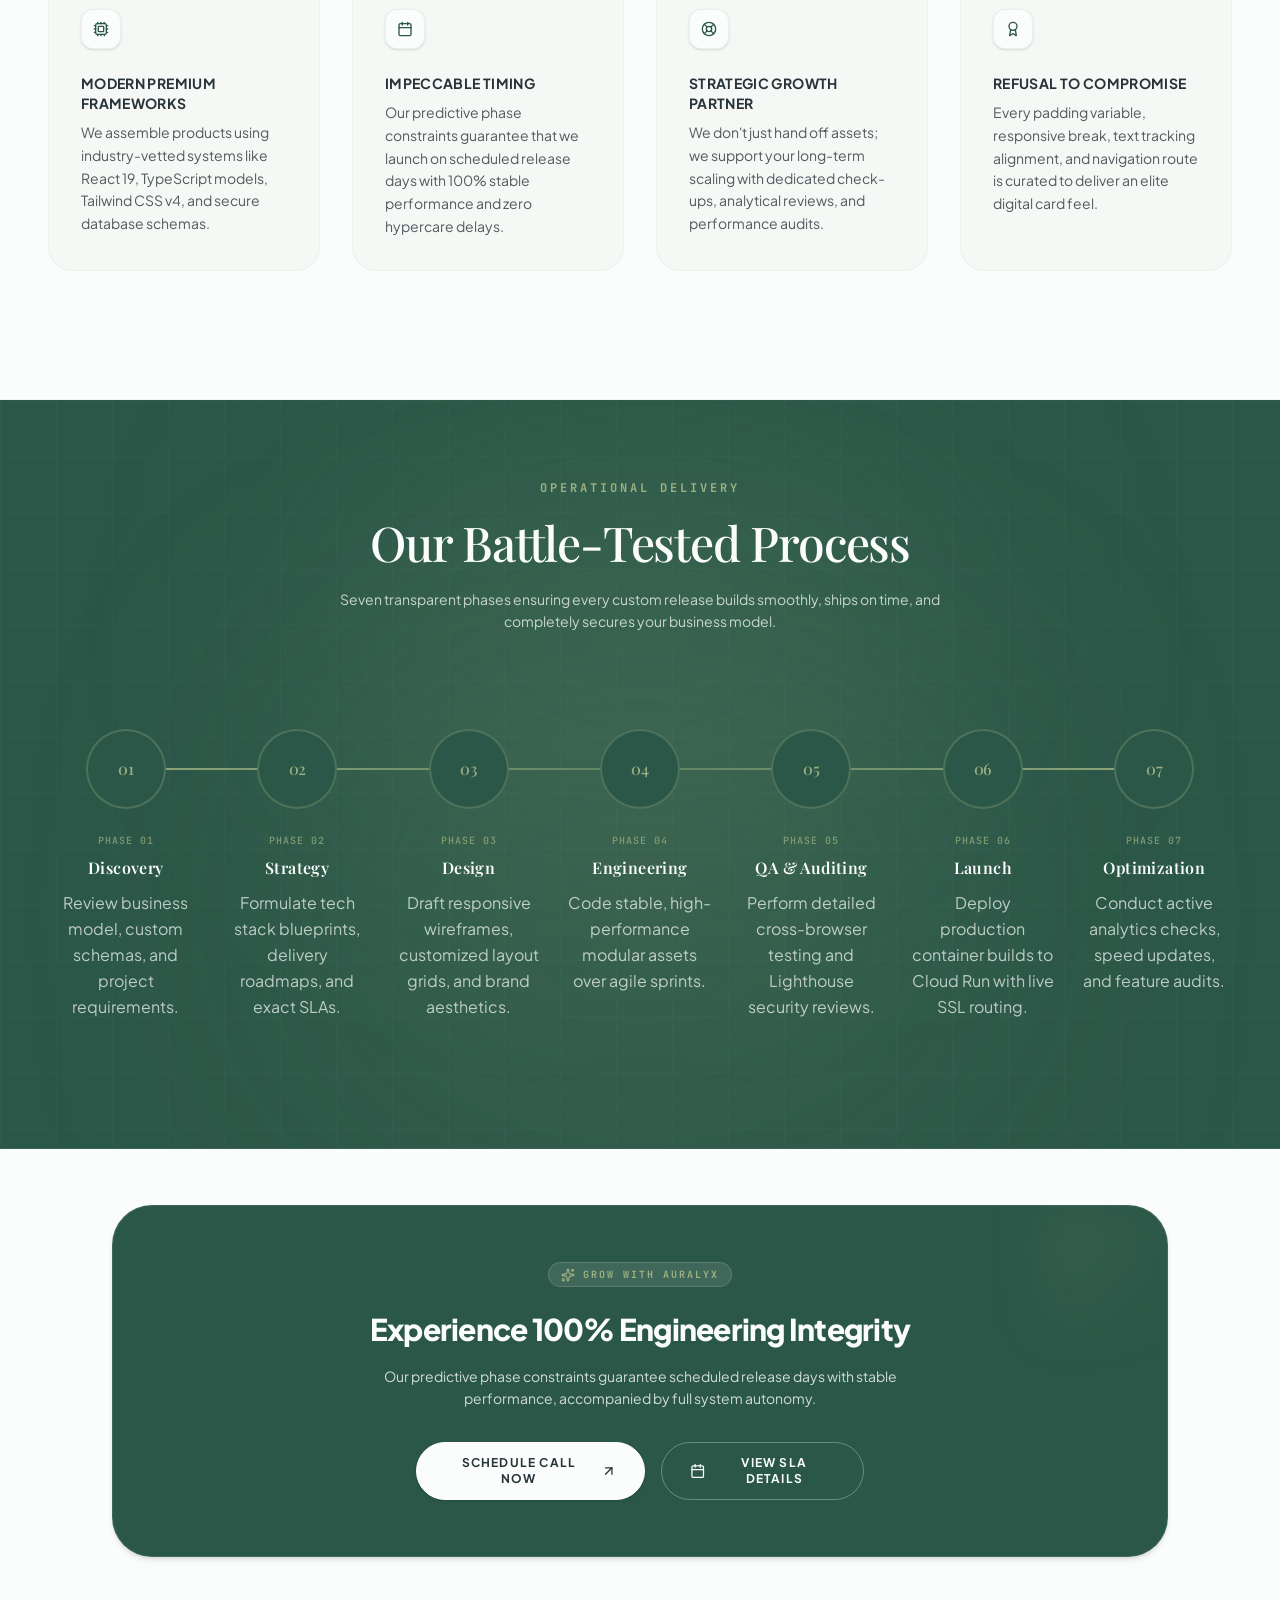
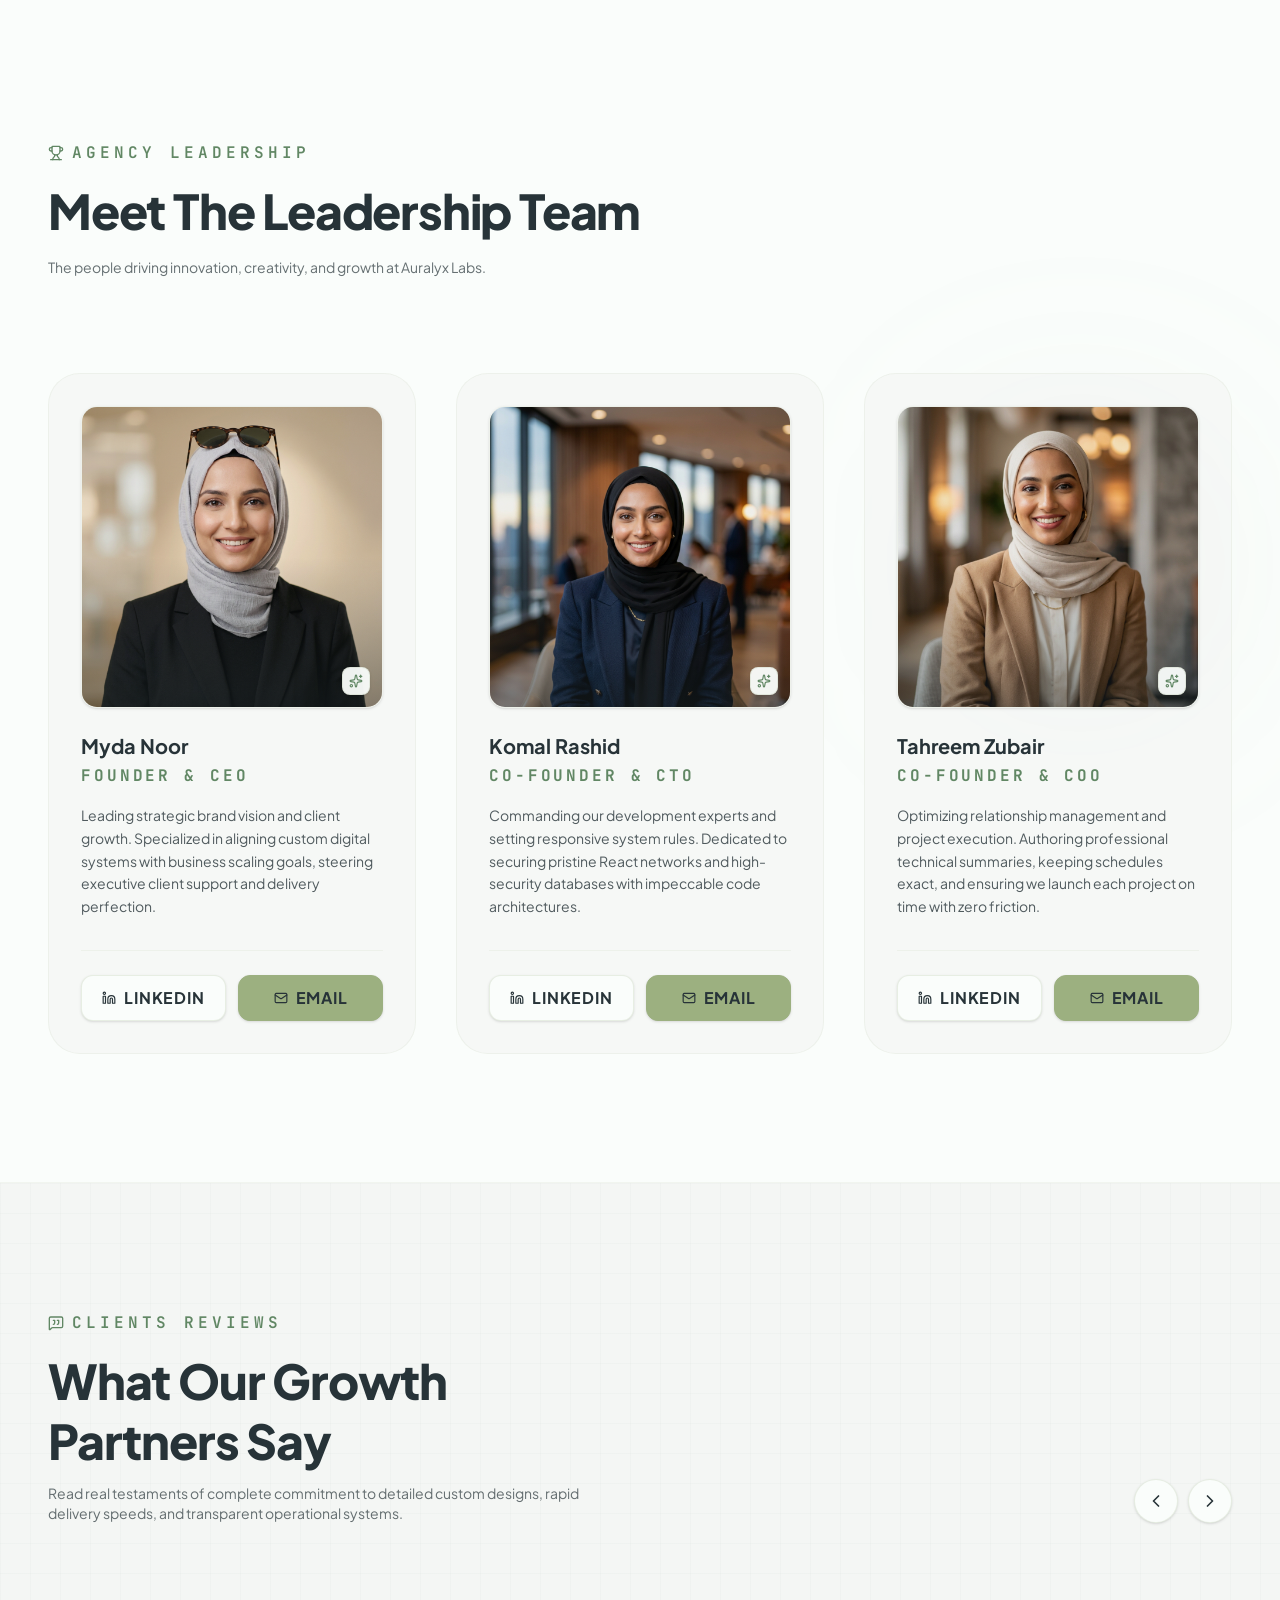
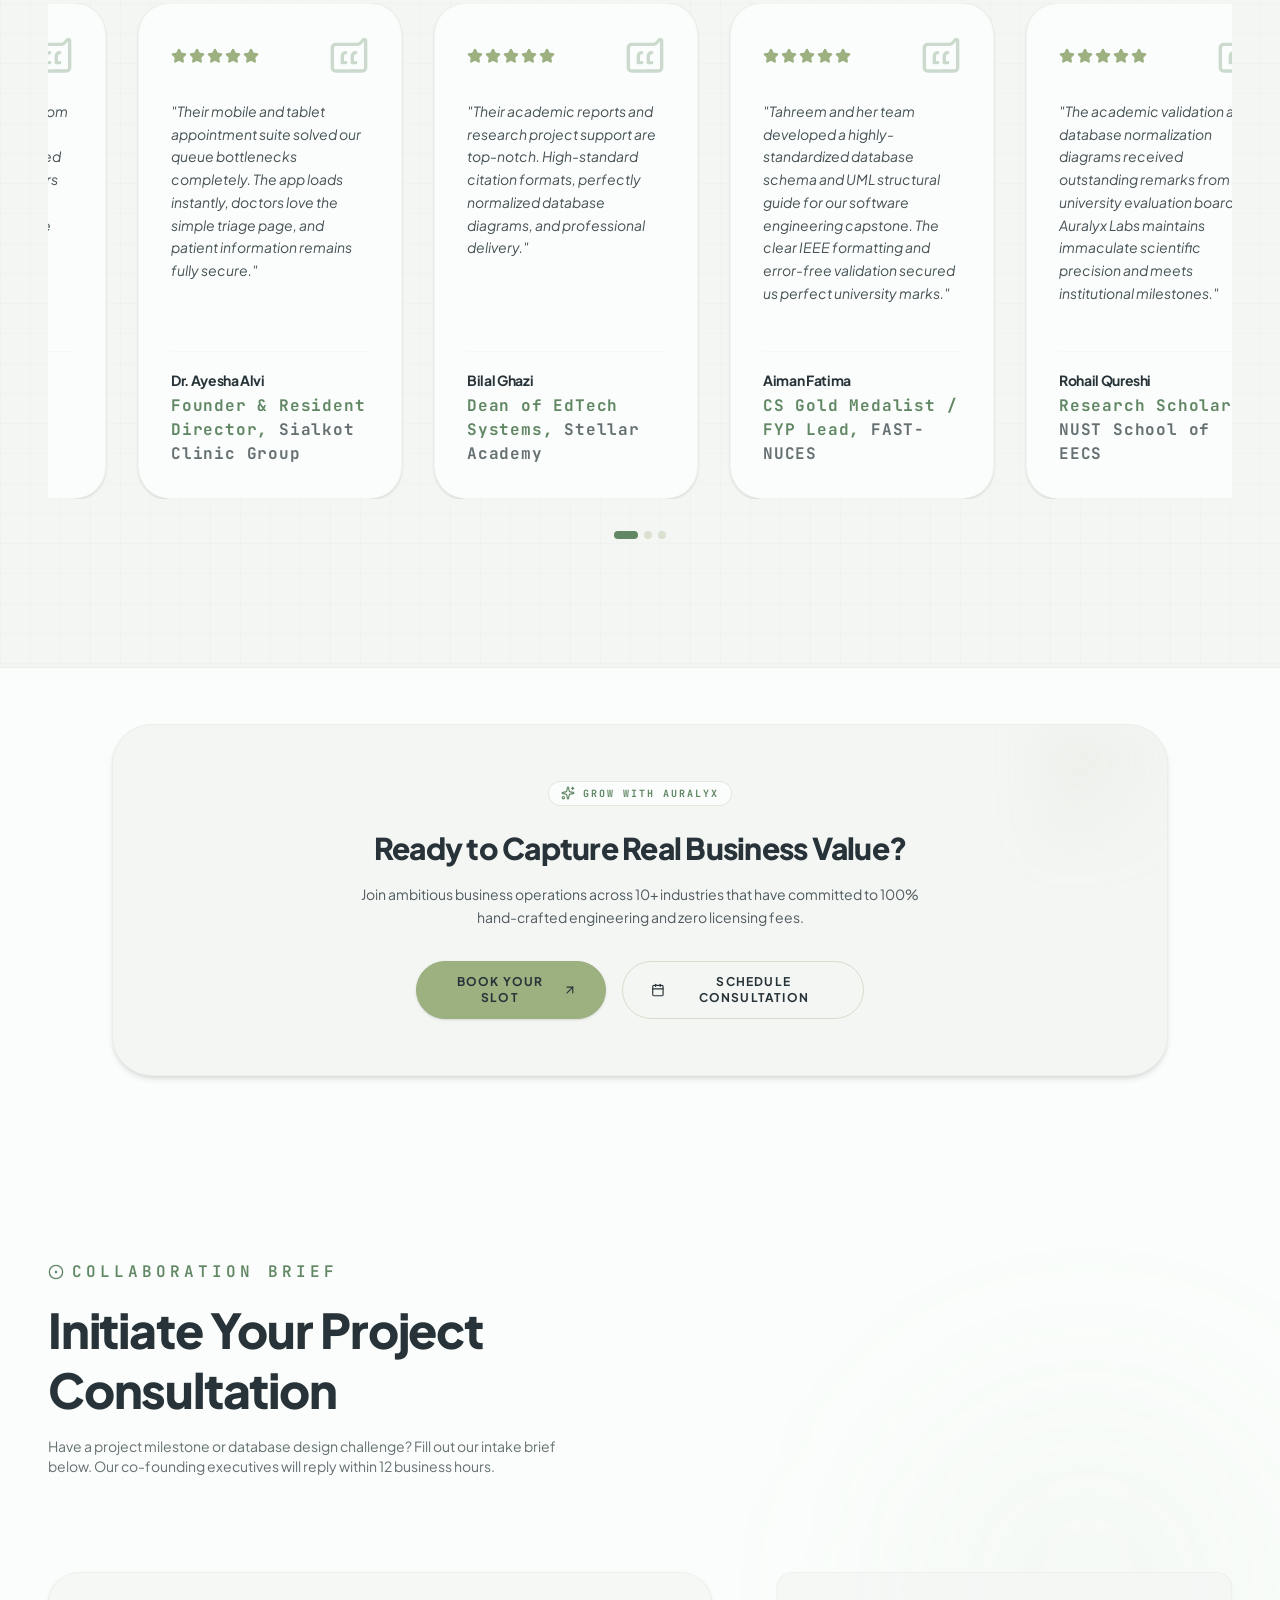
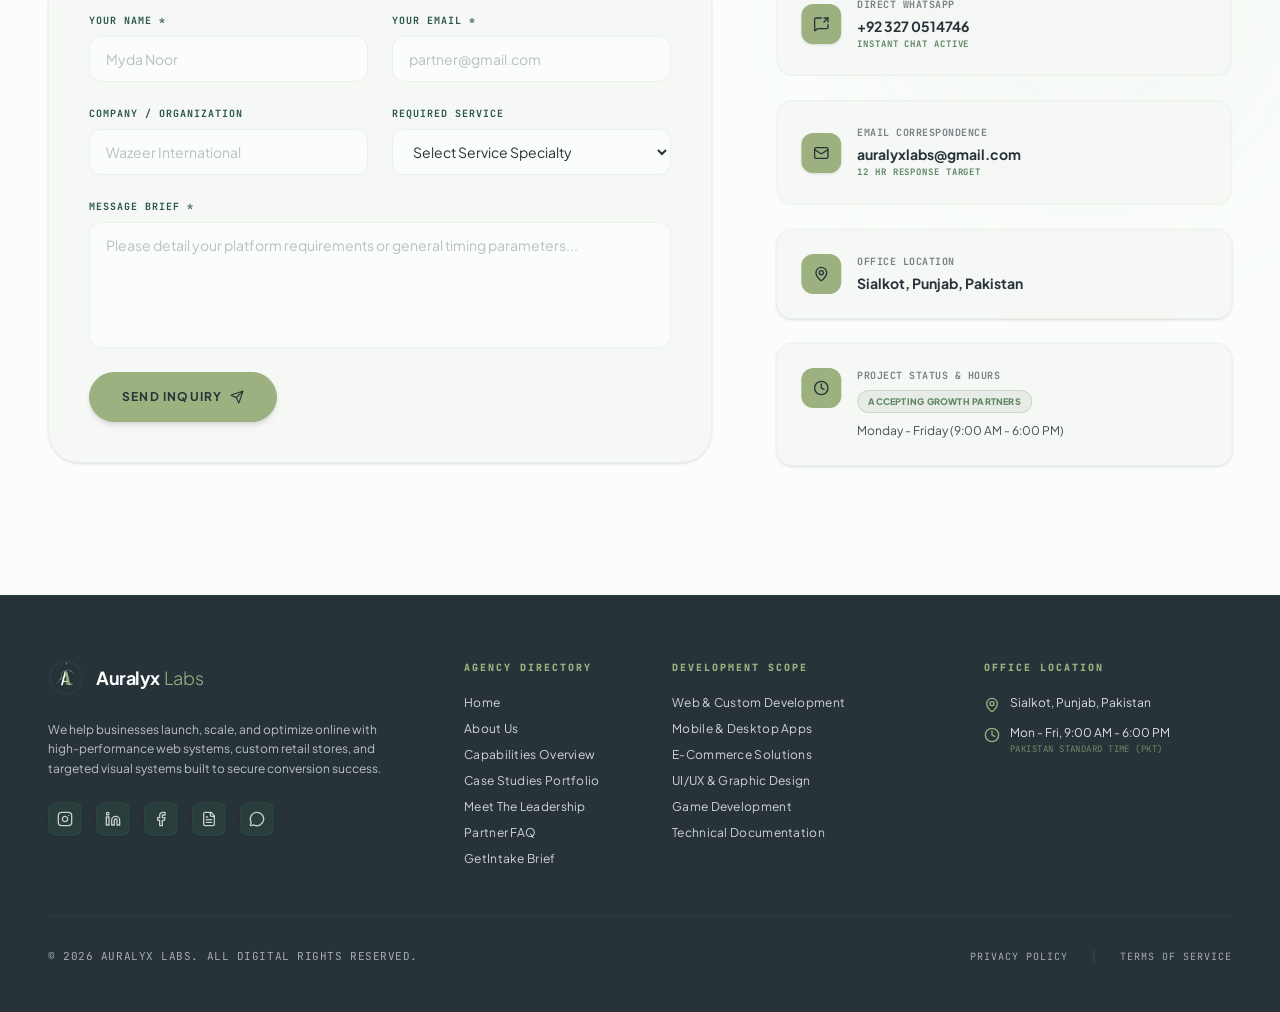
==== commit 75e20e7e: "Update index.html" ====
--- a/index.html
+++ b/index.html
@@ -3,7 +3,7 @@
   <head>
     <meta charset="UTF-8" />
     <meta name="viewport" content="width=device-width, initial-scale=1.0" />
-    <title>My Google AI Studio App</title>
+    <title>Auralyx Labs</title>
     <script type="module" crossorigin src="/assets/index-tZbac6SB.js"></script>
     <link rel="stylesheet" crossorigin href="/assets/index-CUVOAFdr.css">
   </head>
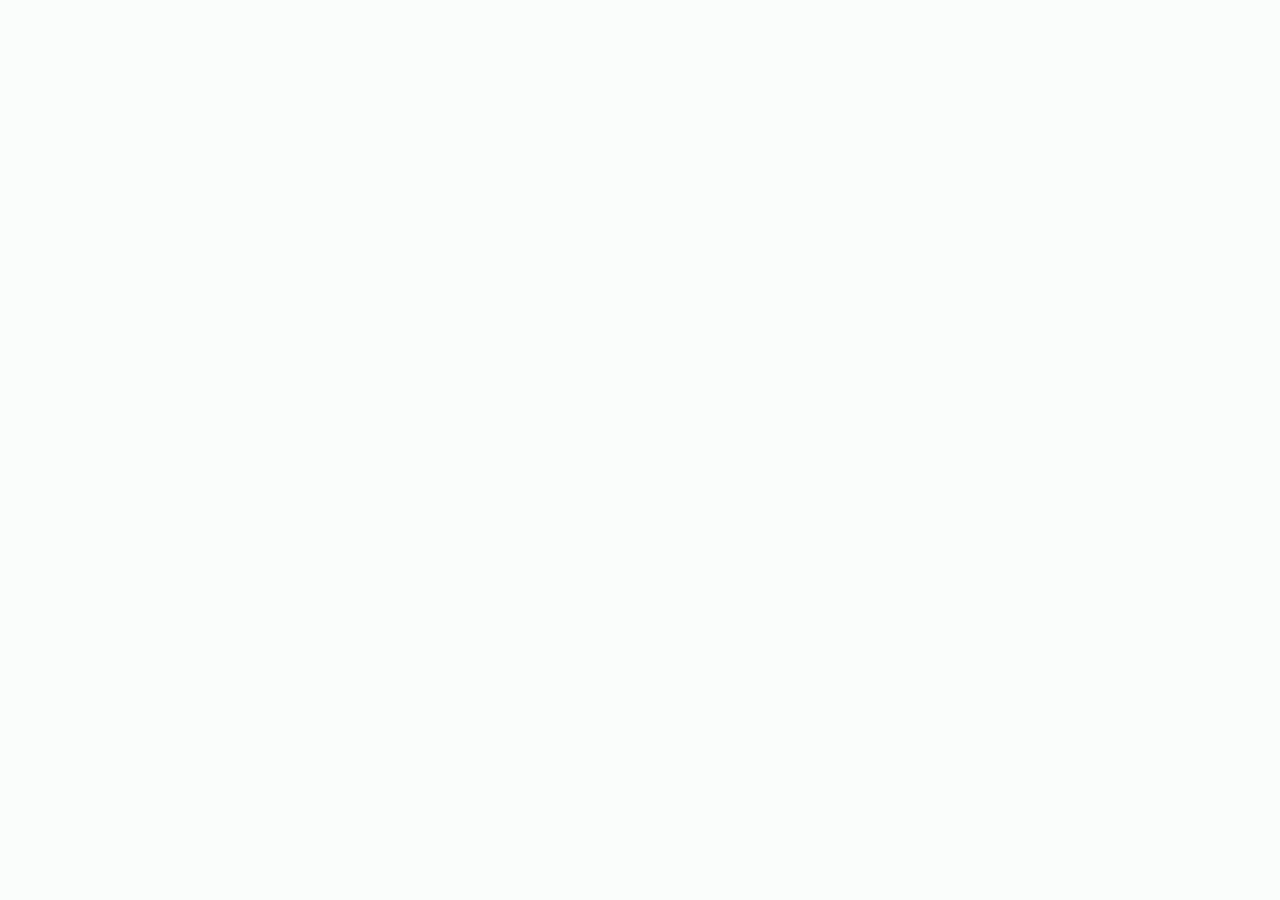
==== commit 54388c3b: "Add files via upload" ====
--- a/index.html
+++ b/index.html
@@ -4,7 +4,7 @@
     <meta charset="UTF-8" />
     <meta name="viewport" content="width=device-width, initial-scale=1.0" />
     <title>Auralyx Labs</title>
-    <script type="module" crossorigin src="/assets/index-tZbac6SB.js"></script>
+    <script type="module" crossorigin src="/assets/index-DbmPR5yq.js"></script>
     <link rel="stylesheet" crossorigin href="/assets/index-CUVOAFdr.css">
   </head>
   <body>
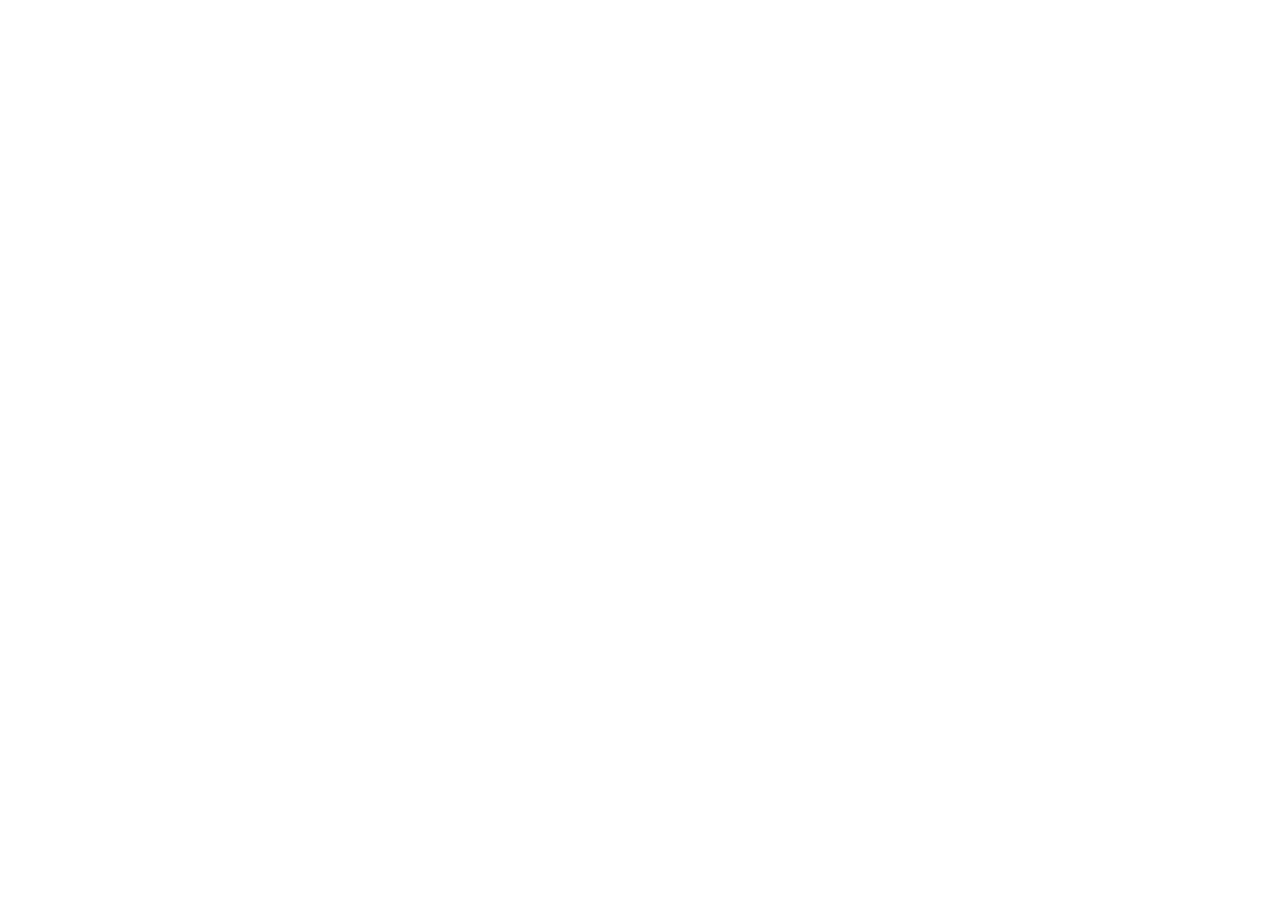
==== commit 655f7de9: "Add files via upload" ====
--- a/index.html
+++ b/index.html
@@ -3,8 +3,8 @@
   <head>
     <meta charset="UTF-8" />
     <meta name="viewport" content="width=device-width, initial-scale=1.0" />
-    <title>Auralyx Labs</title>
-    <script type="module" crossorigin src="/assets/index-DbmPR5yq.js"></script>
+    <title>My Google AI Studio App</title>
+    <script type="module" crossorigin src="/assets/index-C9E5XNi-.js"></script>
     <link rel="stylesheet" crossorigin href="/assets/index-CUVOAFdr.css">
   </head>
   <body>
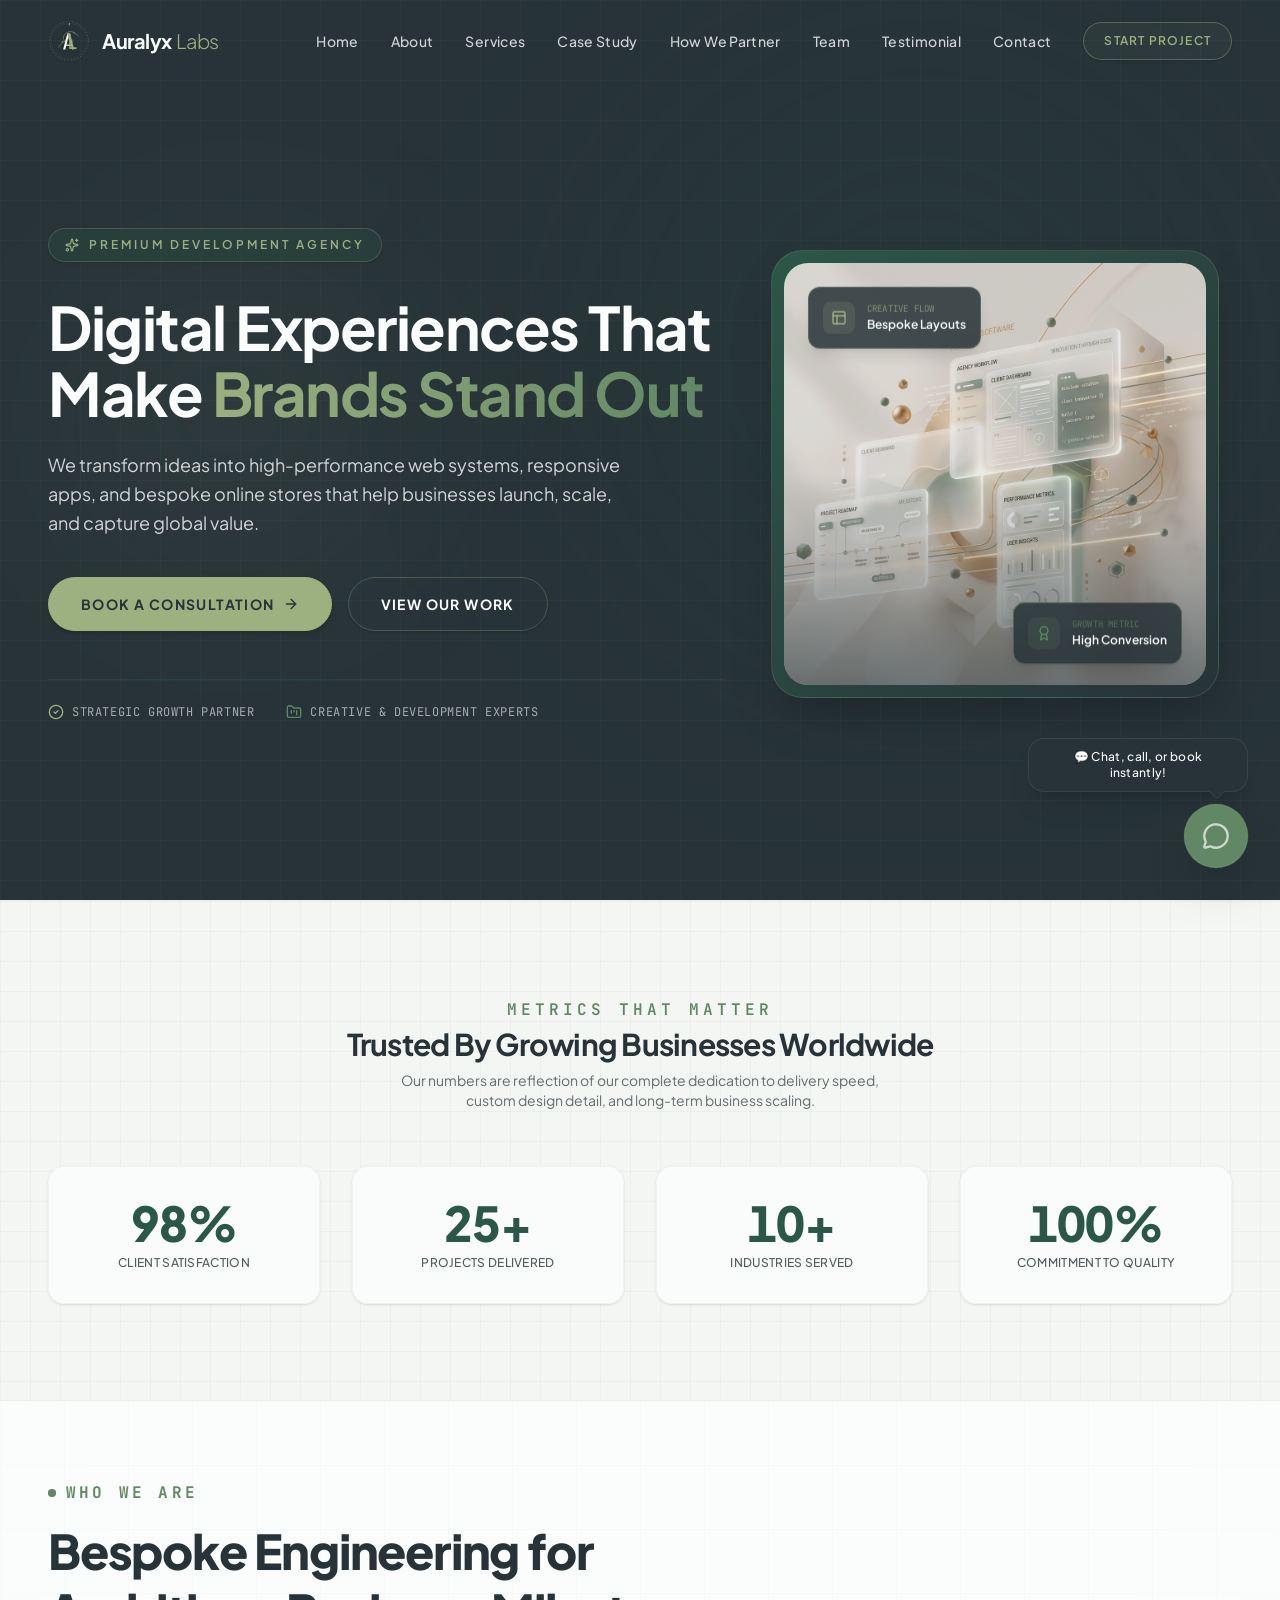
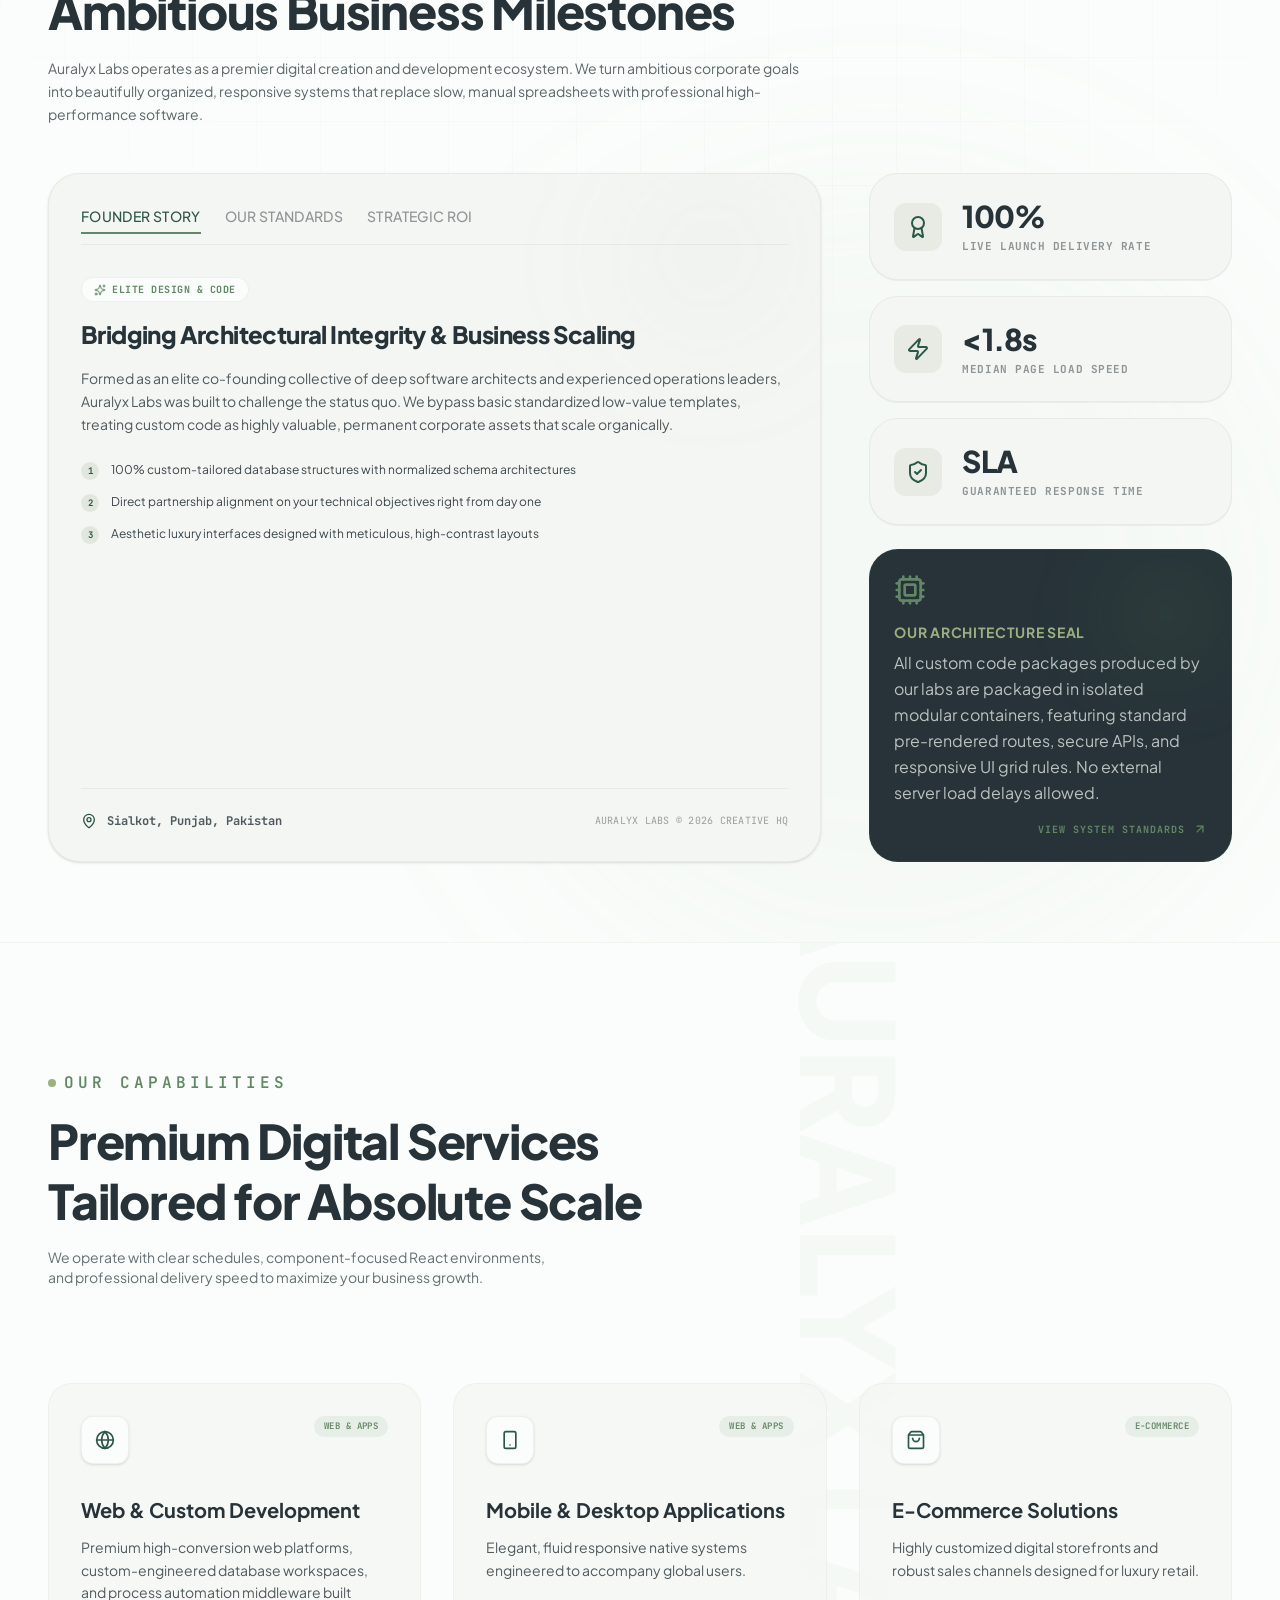
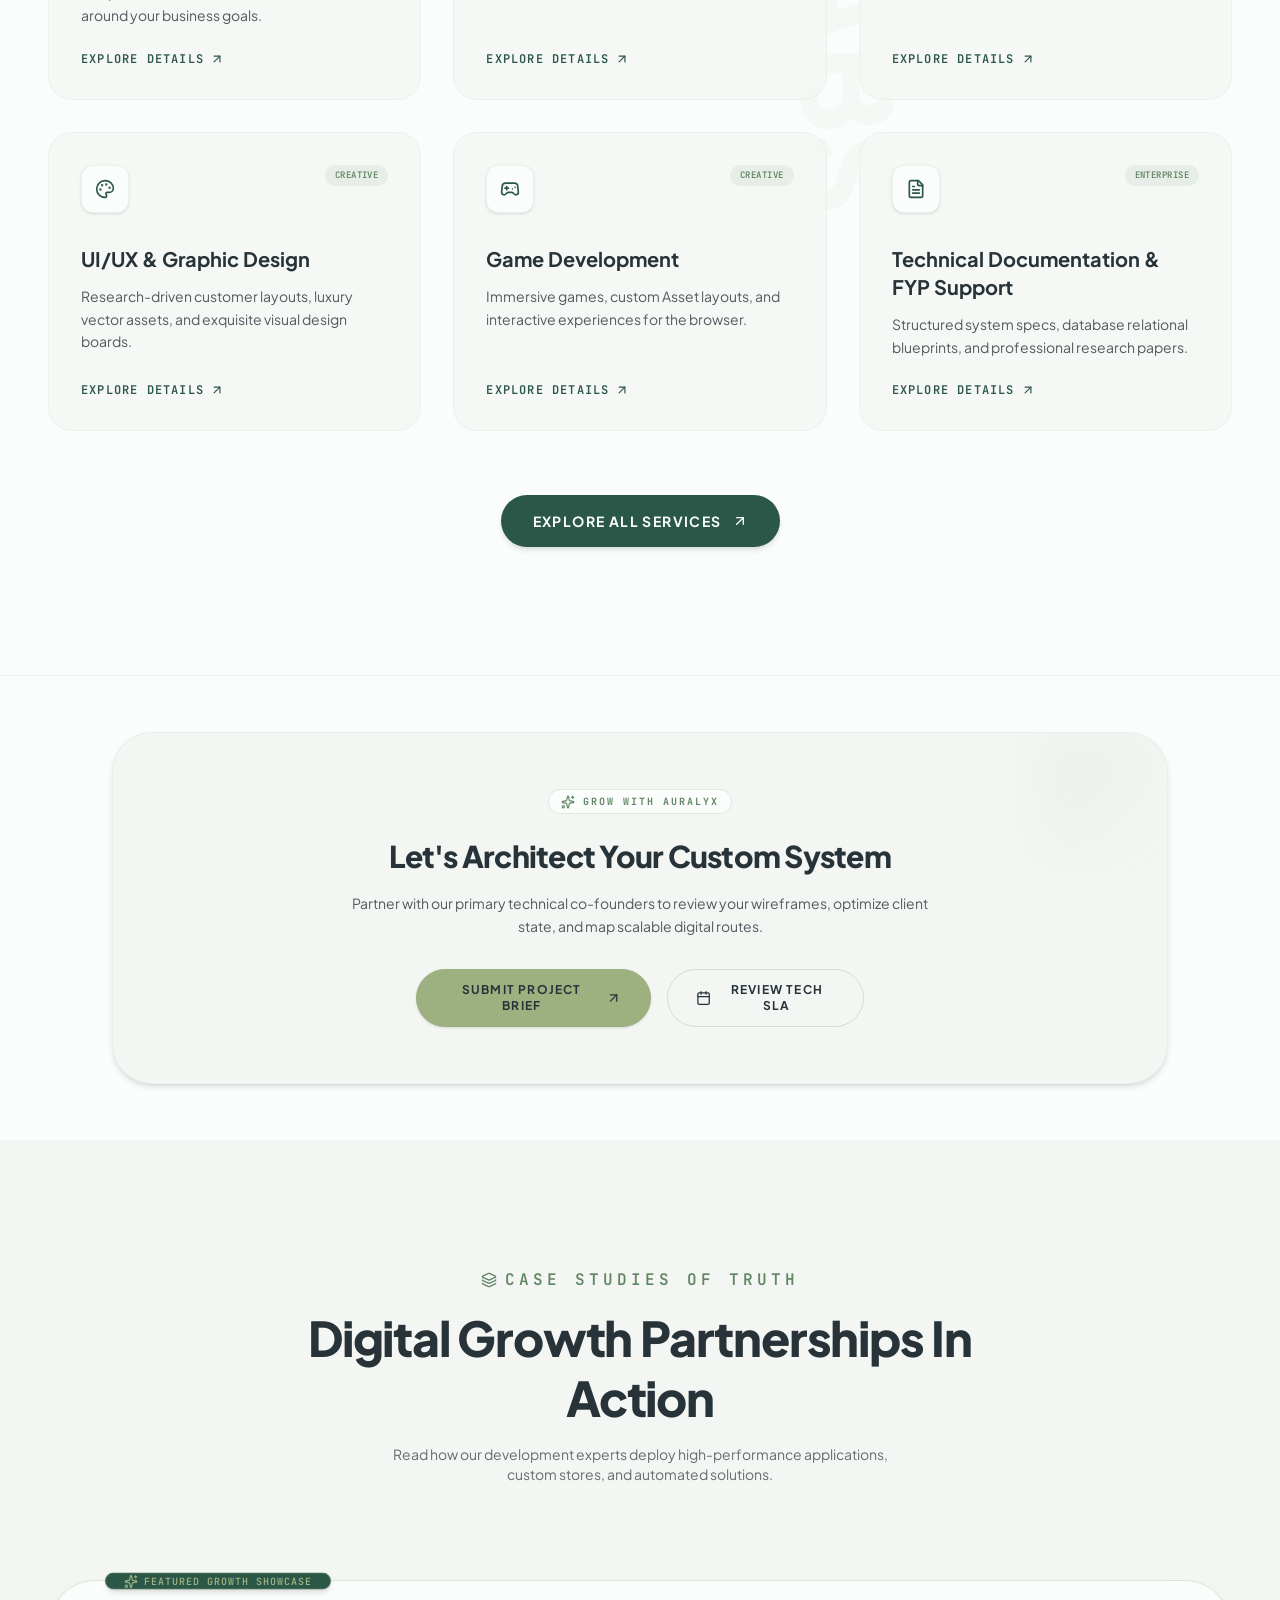
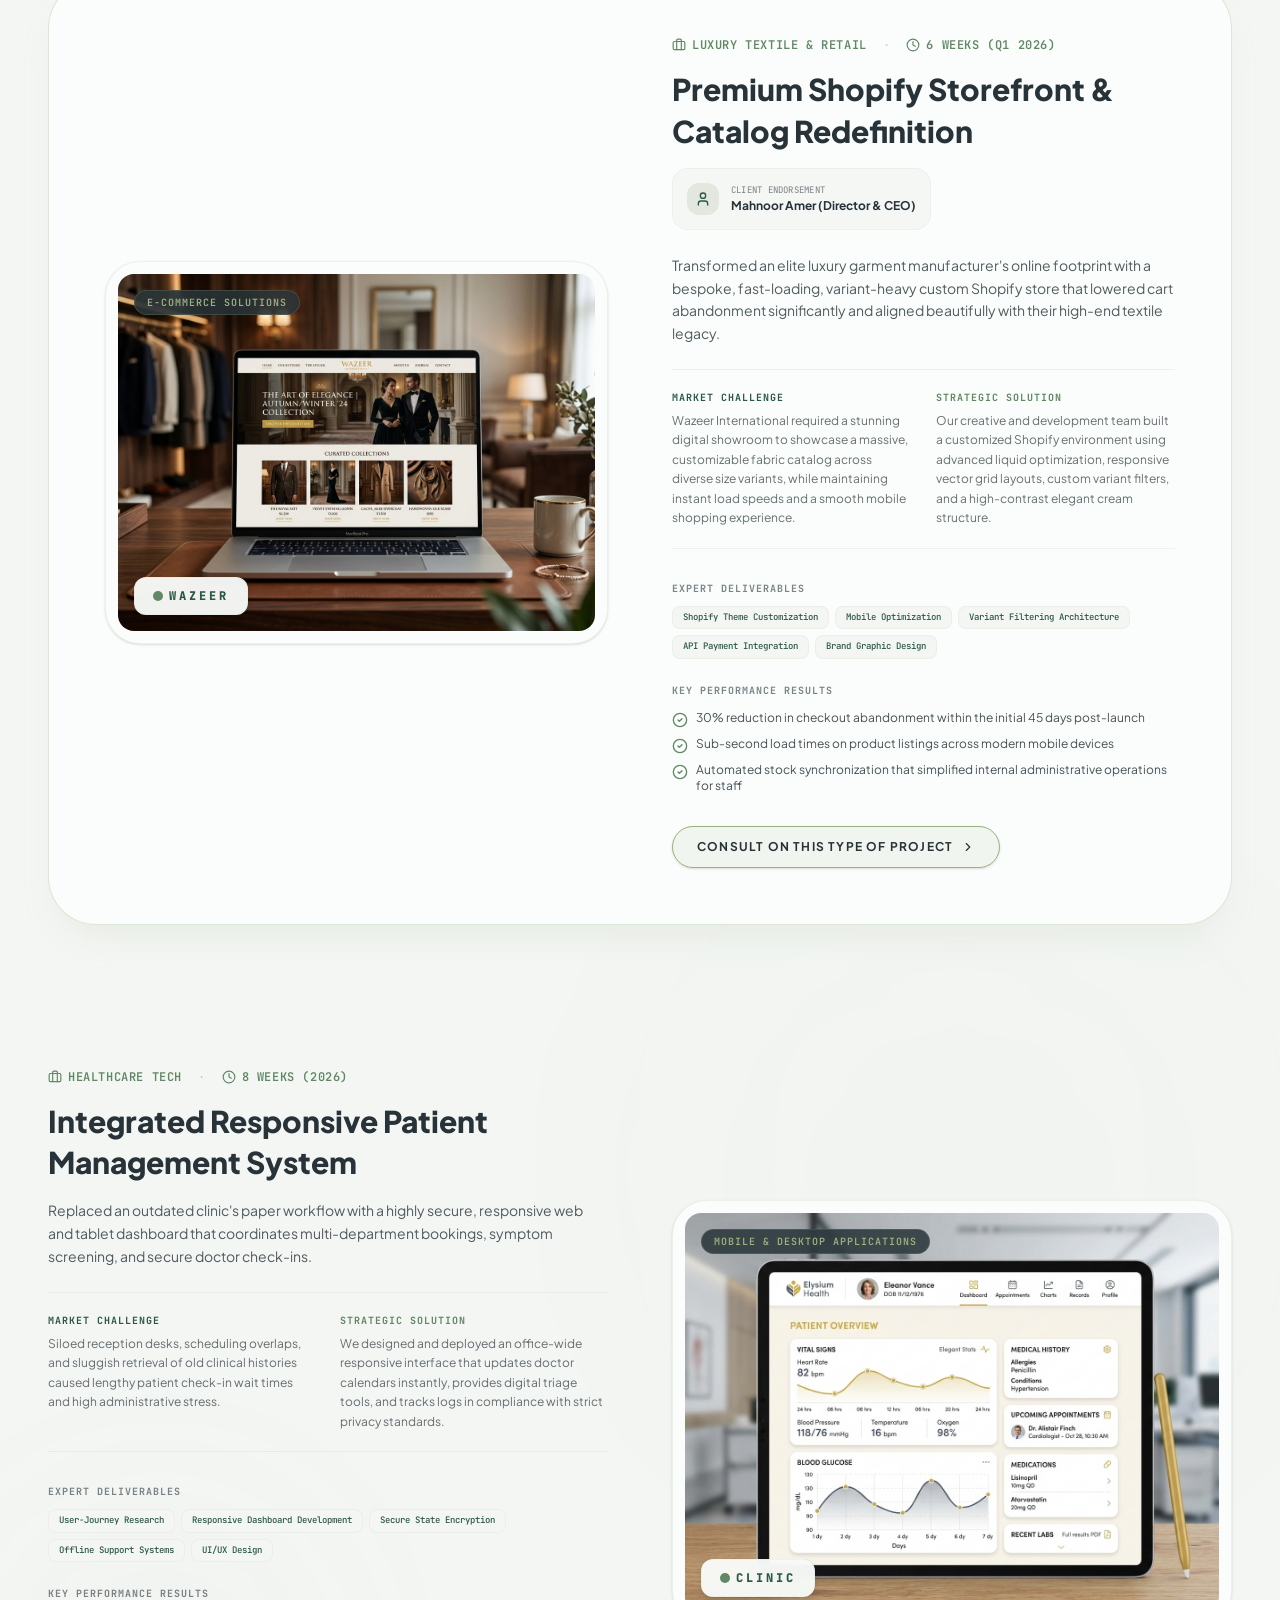
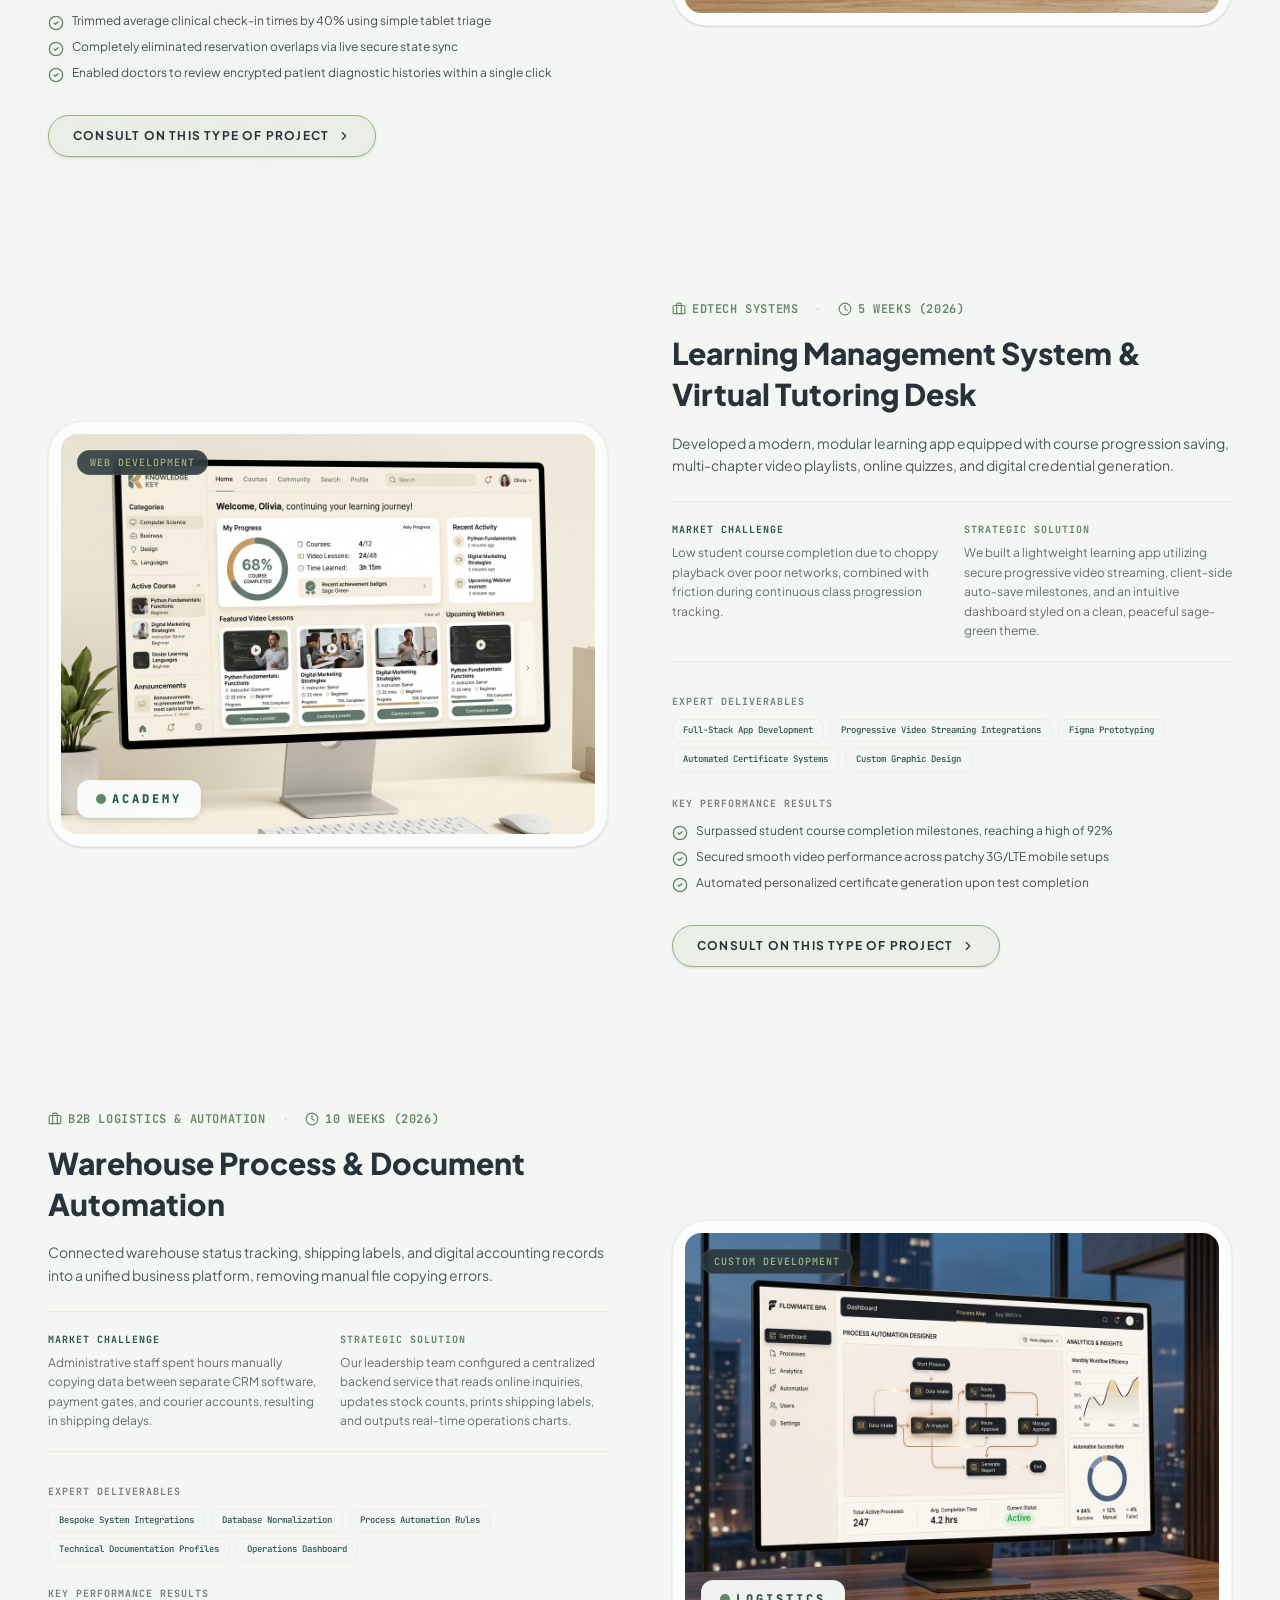
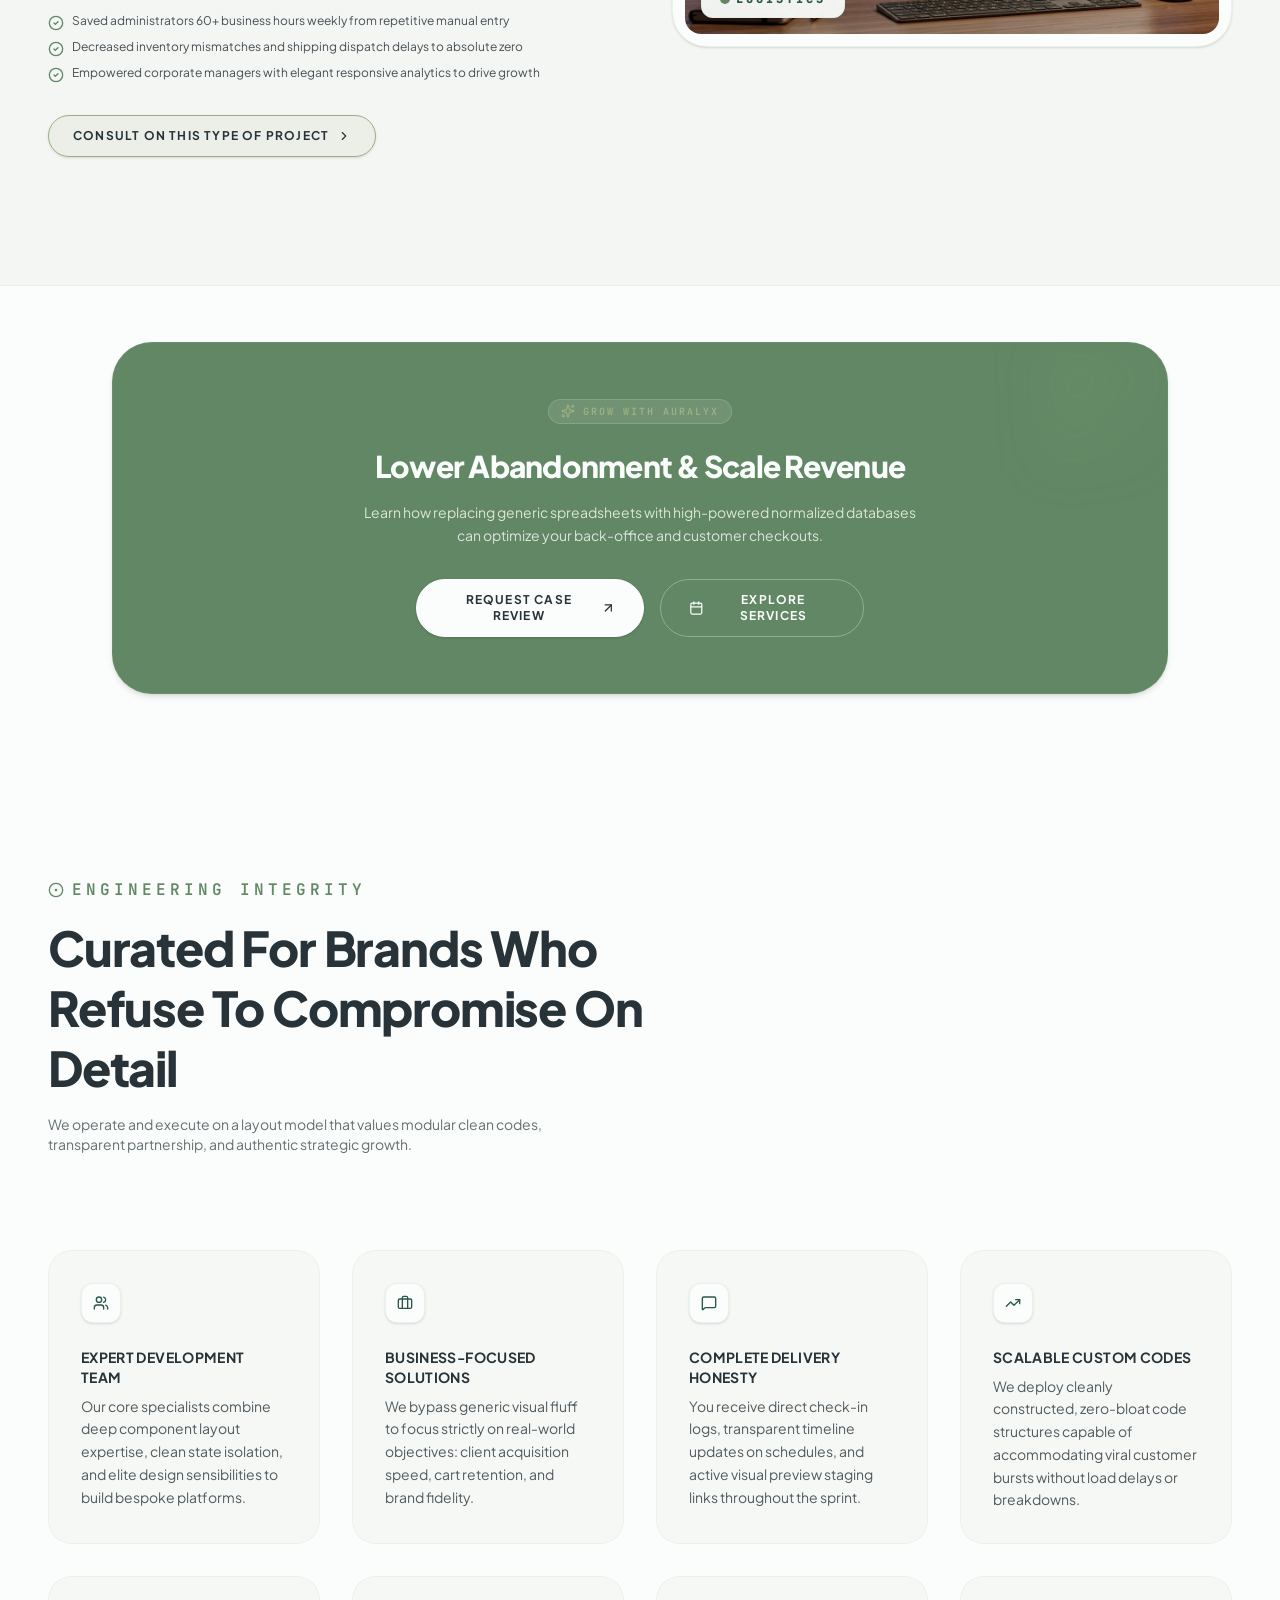
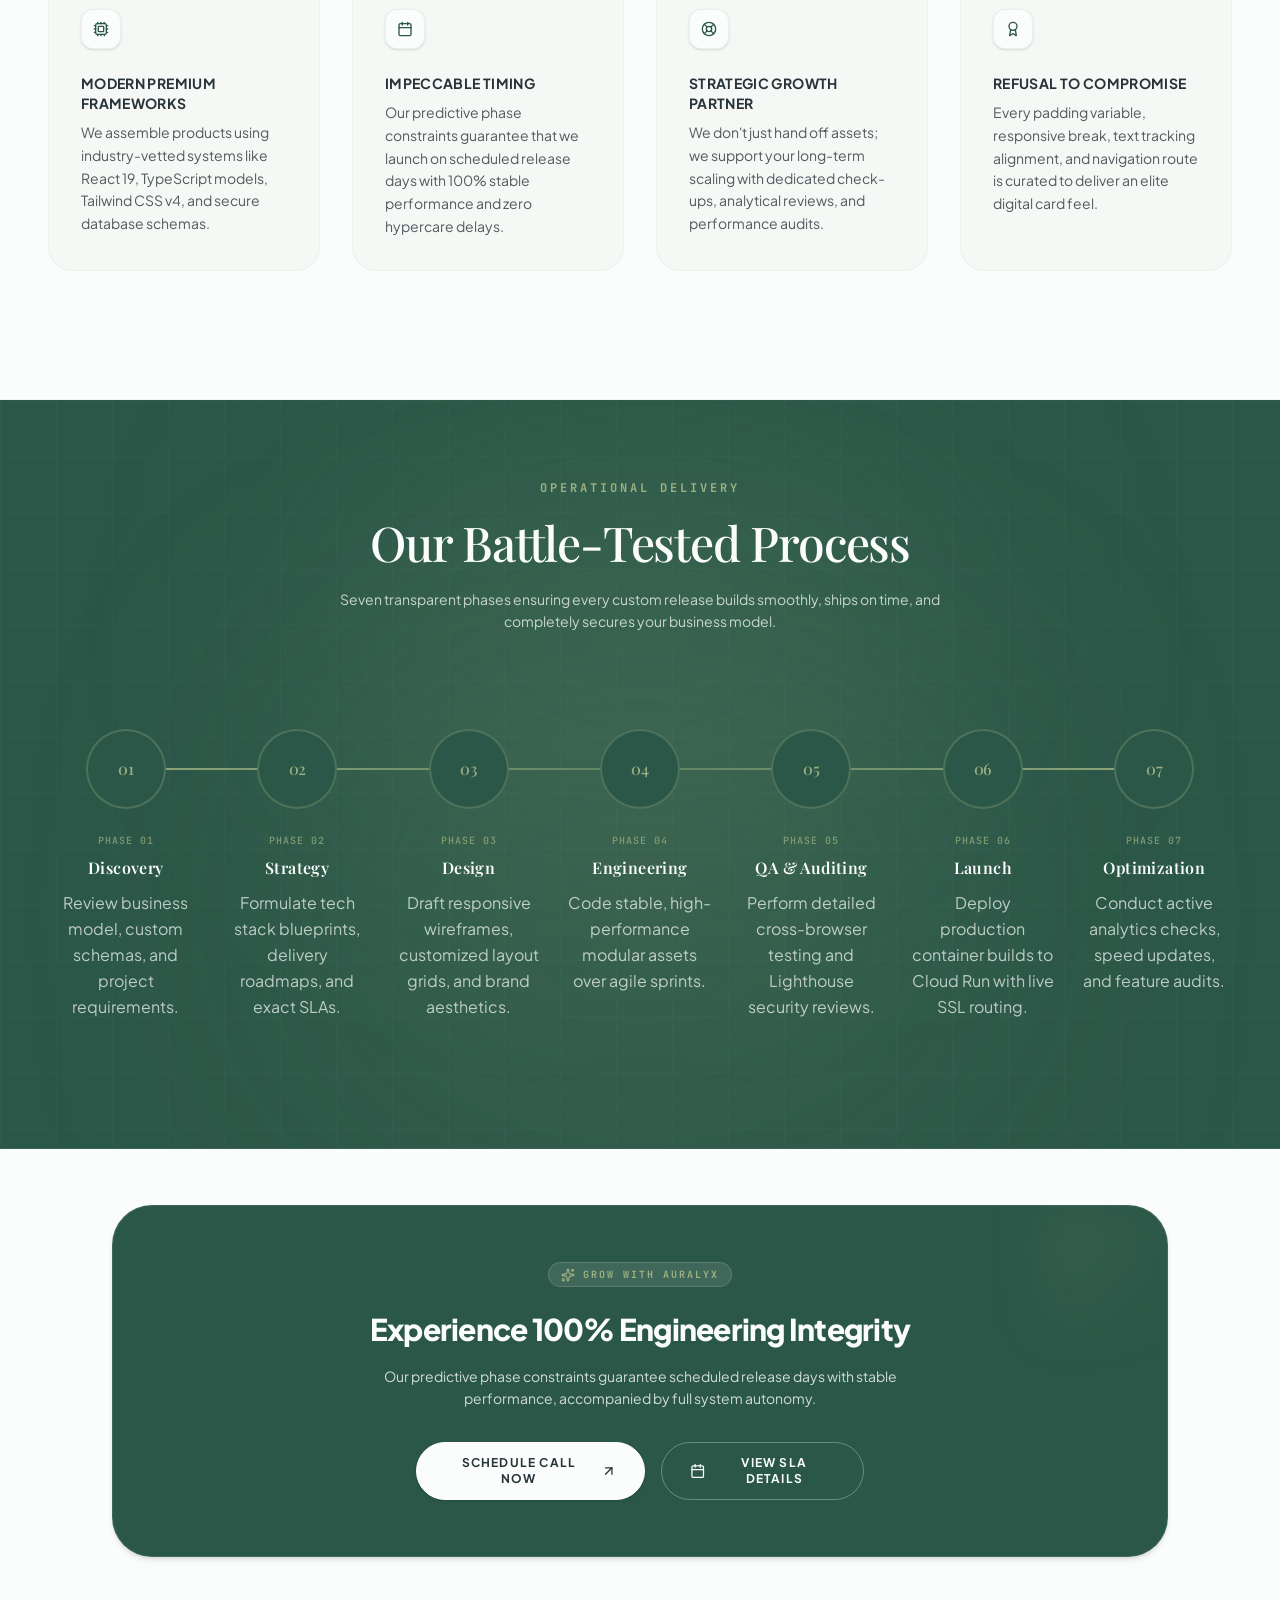
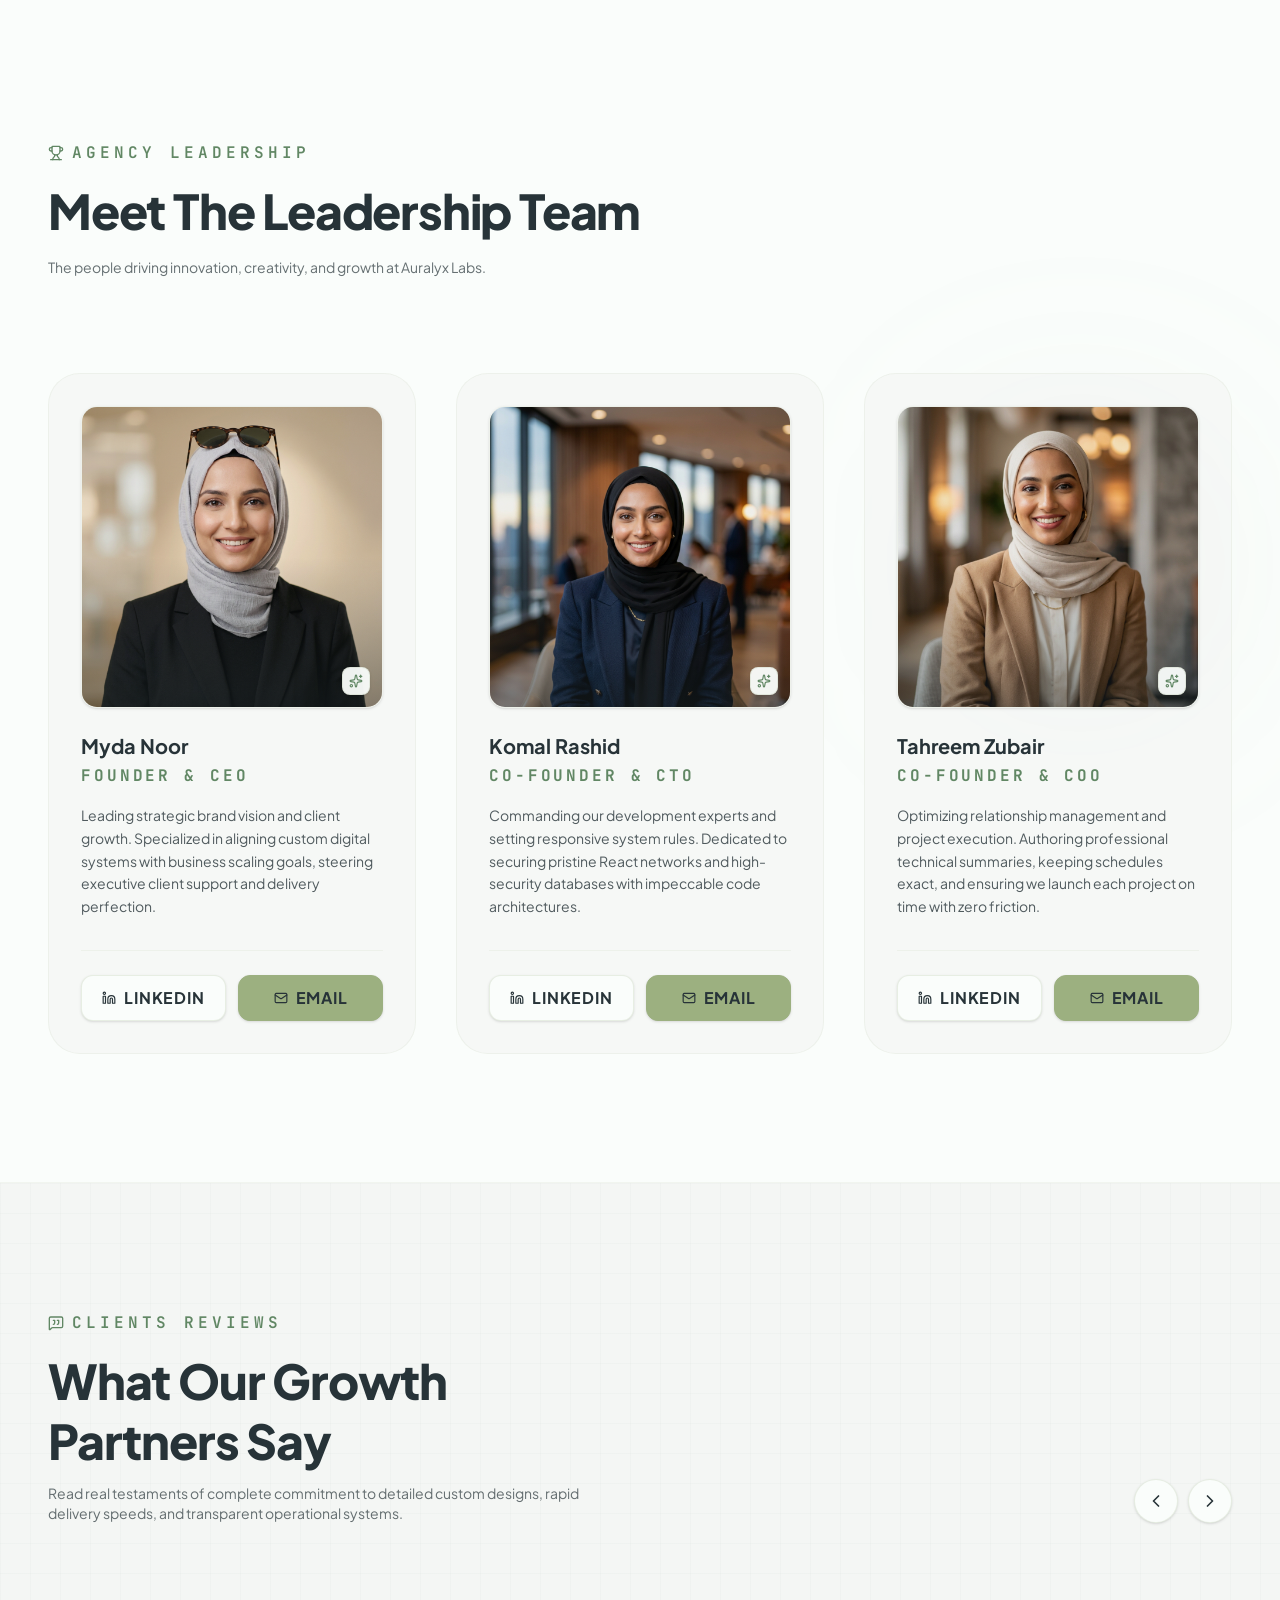
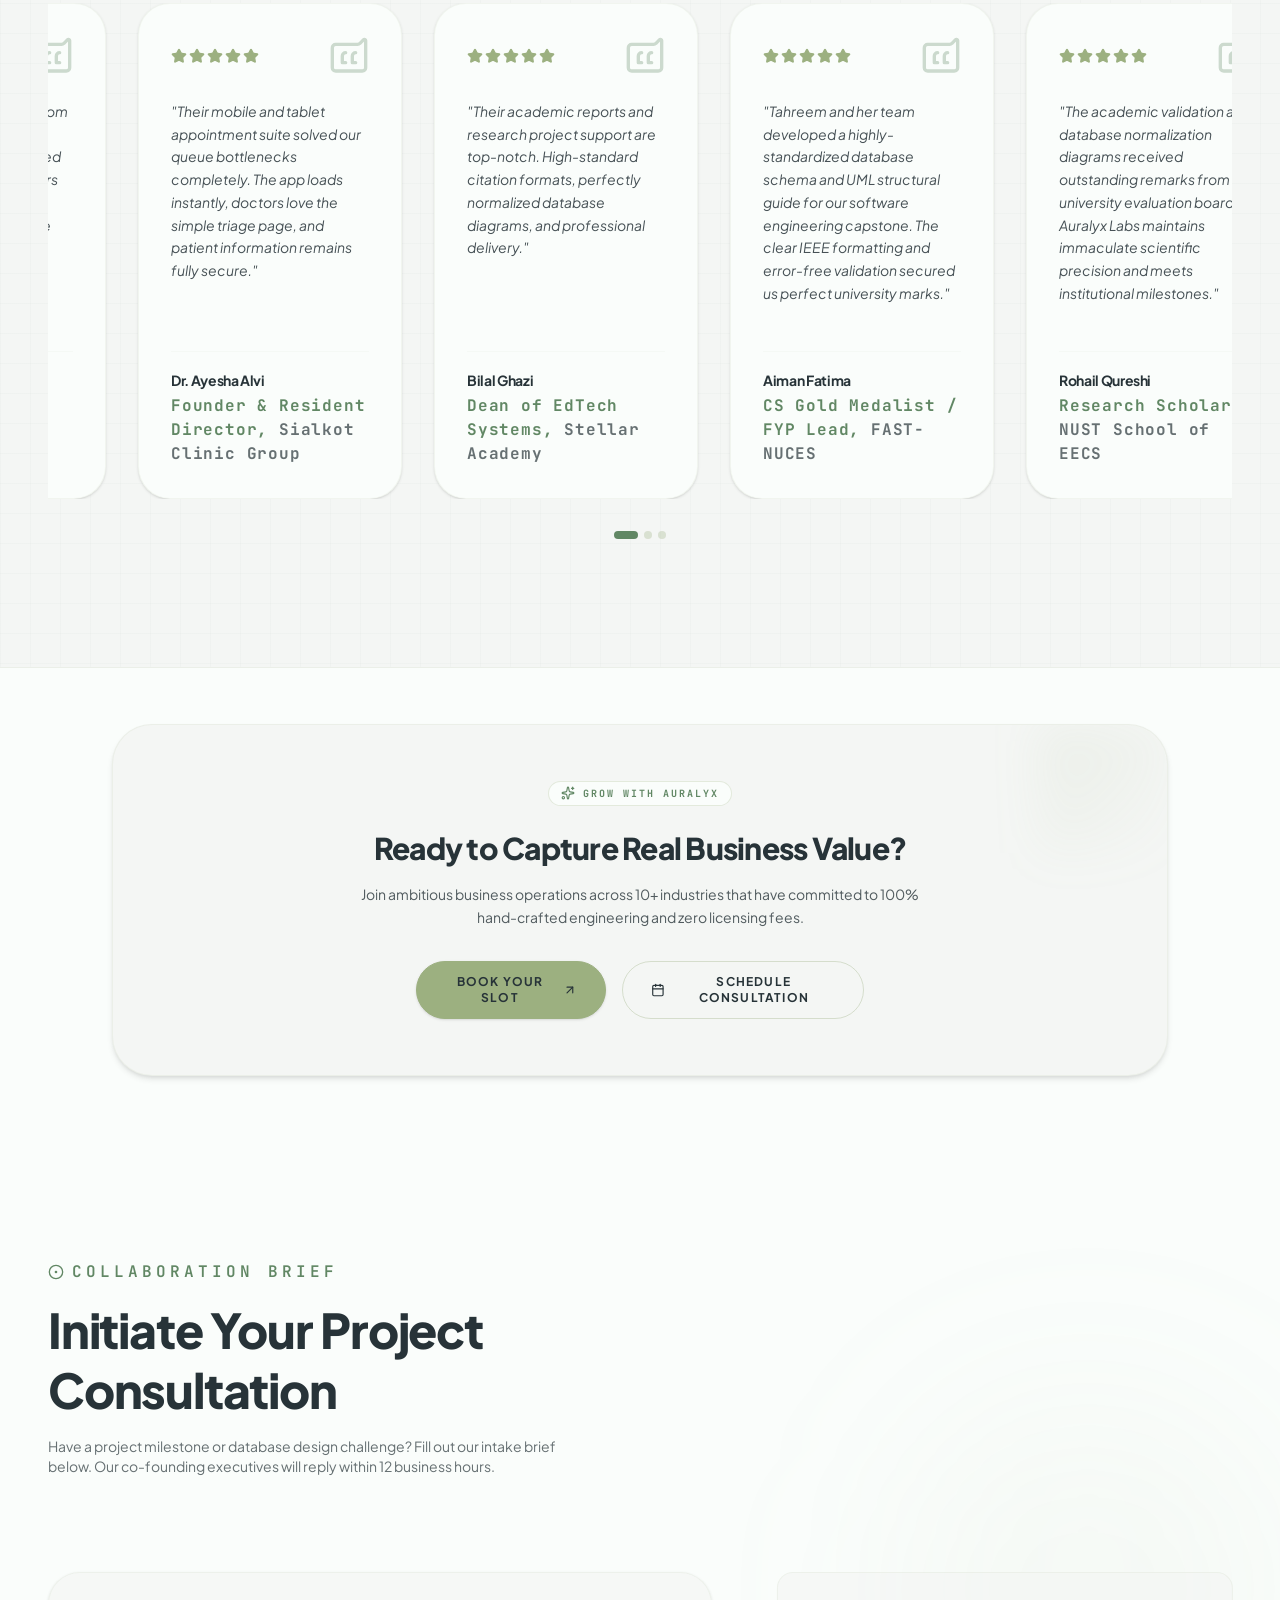
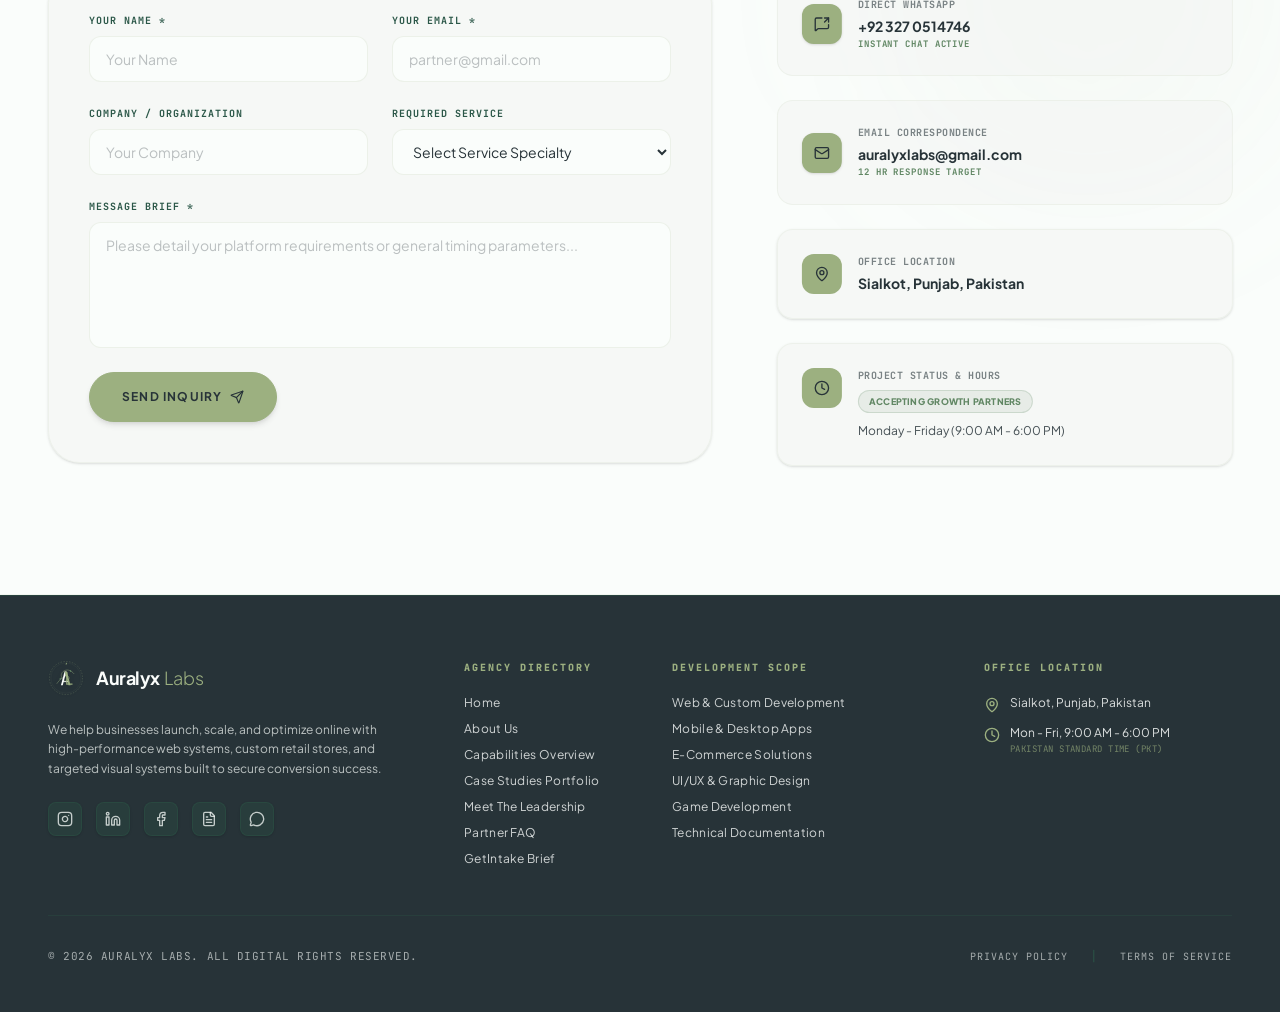
==== commit 59e52aba: "Update index.html" ====
--- a/index.html
+++ b/index.html
@@ -3,7 +3,7 @@
   <head>
     <meta charset="UTF-8" />
     <meta name="viewport" content="width=device-width, initial-scale=1.0" />
-    <title>My Google AI Studio App</title>
+    <title>Auralyx Labs</title>
     <script type="module" crossorigin src="/assets/index-C9E5XNi-.js"></script>
     <link rel="stylesheet" crossorigin href="/assets/index-CUVOAFdr.css">
   </head>
--- a/assets/index-CUVOAFdr.css
+++ b/assets/index-CUVOAFdr.css
@@ -0,0 +1 @@
+@import"https://fonts.googleapis.com/css2?family=Plus+Jakarta+Sans:wght@300;400;500;600;700;800&family=Playfair+Display:ital,wght@0,400;0,500;0,600;0,700;1,400&family=JetBrains+Mono:wght@400;500&display=swap";/*! tailwindcss v4.3.1 | MIT License | https://tailwindcss.com */@layer properties{@supports (((-webkit-hyphens:none)) and (not (margin-trim:inline))) or ((-moz-orient:inline) and (not (color:rgb(from red r g b)))){*,:before,:after,::backdrop{--tw-translate-x:0;--tw-translate-y:0;--tw-translate-z:0;--tw-scale-x:1;--tw-scale-y:1;--tw-scale-z:1;--tw-rotate-x:initial;--tw-rotate-y:initial;--tw-rotate-z:initial;--tw-skew-x:initial;--tw-skew-y:initial;--tw-space-y-reverse:0;--tw-space-x-reverse:0;--tw-border-style:solid;--tw-gradient-position:initial;--tw-gradient-from:#0000;--tw-gradient-via:#0000;--tw-gradient-to:#0000;--tw-gradient-stops:initial;--tw-gradient-via-stops:initial;--tw-gradient-from-position:0%;--tw-gradient-via-position:50%;--tw-gradient-to-position:100%;--tw-leading:initial;--tw-font-weight:initial;--tw-tracking:initial;--tw-ordinal:initial;--tw-slashed-zero:initial;--tw-numeric-figure:initial;--tw-numeric-spacing:initial;--tw-numeric-fraction:initial;--tw-shadow:0 0 #0000;--tw-shadow-color:initial;--tw-shadow-alpha:100%;--tw-inset-shadow:0 0 #0000;--tw-inset-shadow-color:initial;--tw-inset-shadow-alpha:100%;--tw-ring-color:initial;--tw-ring-shadow:0 0 #0000;--tw-inset-ring-color:initial;--tw-inset-ring-shadow:0 0 #0000;--tw-ring-inset:initial;--tw-ring-offset-width:0px;--tw-ring-offset-color:#fff;--tw-ring-offset-shadow:0 0 #0000;--tw-outline-style:solid;--tw-blur:initial;--tw-brightness:initial;--tw-contrast:initial;--tw-grayscale:initial;--tw-hue-rotate:initial;--tw-invert:initial;--tw-opacity:initial;--tw-saturate:initial;--tw-sepia:initial;--tw-drop-shadow:initial;--tw-drop-shadow-color:initial;--tw-drop-shadow-alpha:100%;--tw-drop-shadow-size:initial;--tw-backdrop-blur:initial;--tw-backdrop-brightness:initial;--tw-backdrop-contrast:initial;--tw-backdrop-grayscale:initial;--tw-backdrop-hue-rotate:initial;--tw-backdrop-invert:initial;--tw-backdrop-opacity:initial;--tw-backdrop-saturate:initial;--tw-backdrop-sepia:initial;--tw-duration:initial;--tw-ease:initial}}}@layer theme{:root,:host{--font-sans:"Plus Jakarta Sans", ui-sans-serif, system-ui, sans-serif;--font-serif:"Playfair Display", ui-serif, Georgia, Cambria, serif;--font-mono:"JetBrains Mono", ui-monospace, SFMono-Regular, monospace;--color-emerald-500:oklch(69.6% .17 162.48);--color-emerald-600:oklch(59.6% .145 163.225);--color-emerald-800:oklch(43.2% .095 166.913);--color-white:#fff;--spacing:.25rem;--container-xs:20rem;--container-sm:24rem;--container-md:28rem;--container-lg:32rem;--container-xl:36rem;--container-2xl:42rem;--container-3xl:48rem;--container-4xl:56rem;--container-6xl:72rem;--container-7xl:80rem;--text-xs:.75rem;--text-xs--line-height:calc(1 / .75);--text-sm:.875rem;--text-sm--line-height:calc(1.25 / .875);--text-base:1rem;--text-base--line-height: 1.5 ;--text-lg:1.125rem;--text-lg--line-height:calc(1.75 / 1.125);--text-xl:1.25rem;--text-xl--line-height:calc(1.75 / 1.25);--text-2xl:1.5rem;--text-2xl--line-height:calc(2 / 1.5);--text-3xl:1.875rem;--text-3xl--line-height: 1.2 ;--text-4xl:2.25rem;--text-4xl--line-height:calc(2.5 / 2.25);--text-5xl:3rem;--text-5xl--line-height:1;--text-6xl:3.75rem;--text-6xl--line-height:1;--font-weight-light:300;--font-weight-normal:400;--font-weight-medium:500;--font-weight-semibold:600;--font-weight-bold:700;--font-weight-extrabold:800;--font-weight-black:900;--tracking-tight:-.025em;--tracking-wide:.025em;--tracking-wider:.05em;--tracking-widest:.1em;--leading-tight:1.25;--leading-snug:1.375;--leading-relaxed:1.625;--radius-lg:.5rem;--radius-xl:.75rem;--radius-2xl:1rem;--radius-3xl:1.5rem;--drop-shadow-sm:0 1px 2px #00000026;--ease-out:cubic-bezier(0, 0, .2, 1);--animate-spin:spin 1s linear infinite;--animate-ping:ping 1s cubic-bezier(0, 0, .2, 1) infinite;--animate-pulse:pulse 2s cubic-bezier(.4, 0, .6, 1) infinite;--blur-sm:8px;--blur-md:12px;--blur-xl:24px;--blur-2xl:40px;--blur-3xl:64px;--default-transition-duration:.15s;--default-transition-timing-function:cubic-bezier(.4, 0, .2, 1);--default-font-family:var(--font-sans);--default-mono-font-family:var(--font-mono);--color-primary-sage:#9cb080;--color-secondary-green:#618764;--color-deep-forest:#2b5748;--color-dark-premium:#273338;--color-milk-white:#fafdfb;--color-sand:#f4f6f4}}@layer base{*,:after,:before,::backdrop{box-sizing:border-box;border:0 solid;margin:0;padding:0}::file-selector-button{box-sizing:border-box;border:0 solid;margin:0;padding:0}html,:host{-webkit-text-size-adjust:100%;-moz-tab-size:4;tab-size:4;line-height:1.5;font-family:var(--default-font-family,ui-sans-serif, system-ui, sans-serif, "Apple Color Emoji", "Segoe UI Emoji", "Segoe UI Symbol", "Noto Color Emoji");font-feature-settings:var(--default-font-feature-settings,normal);font-variation-settings:var(--default-font-variation-settings,normal);-webkit-tap-highlight-color:transparent}hr{height:0;color:inherit;border-top-width:1px}abbr:where([title]){-webkit-text-decoration:underline dotted;text-decoration:underline dotted}h1,h2,h3,h4,h5,h6{font-size:inherit;font-weight:inherit}a{color:inherit;-webkit-text-decoration:inherit;text-decoration:inherit}b,strong{font-weight:bolder}code,kbd,samp,pre{font-family:var(--default-mono-font-family,ui-monospace, SFMono-Regular, Menlo, Monaco, Consolas, "Liberation Mono", "Courier New", monospace);font-feature-settings:var(--default-mono-font-feature-settings,normal);font-variation-settings:var(--default-mono-font-variation-settings,normal);font-size:1em}small{font-size:80%}sub,sup{vertical-align:baseline;font-size:75%;line-height:0;position:relative}sub{bottom:-.25em}sup{top:-.5em}table{text-indent:0;border-color:inherit;border-collapse:collapse}:-moz-focusring{outline:auto}progress{vertical-align:baseline}summary{display:list-item}ol,ul,menu{list-style:none}img,svg,video,canvas,audio,iframe,embed,object{vertical-align:middle;display:block}img,video{max-width:100%;height:auto}button,input,select,optgroup,textarea{font:inherit;font-feature-settings:inherit;font-variation-settings:inherit;letter-spacing:inherit;color:inherit;opacity:1;background-color:#0000;border-radius:0}::file-selector-button{font:inherit;font-feature-settings:inherit;font-variation-settings:inherit;letter-spacing:inherit;color:inherit;opacity:1;background-color:#0000;border-radius:0}:where(select:is([multiple],[size])) optgroup{font-weight:bolder}:where(select:is([multiple],[size])) optgroup option{padding-inline-start:20px}::file-selector-button{margin-inline-end:4px}::placeholder{opacity:1}@supports (not ((-webkit-appearance:-apple-pay-button))) or (contain-intrinsic-size:1px){::placeholder{color:currentColor}@supports (color:color-mix(in lab,red,red)){::placeholder{color:color-mix(in oklab,currentcolor 50%,transparent)}}}textarea{resize:vertical}::-webkit-search-decoration{-webkit-appearance:none}::-webkit-date-and-time-value{min-height:1lh;text-align:inherit}::-webkit-datetime-edit{display:inline-flex}::-webkit-datetime-edit-fields-wrapper{padding:0}::-webkit-datetime-edit{padding-block:0}::-webkit-datetime-edit-year-field{padding-block:0}::-webkit-datetime-edit-month-field{padding-block:0}::-webkit-datetime-edit-day-field{padding-block:0}::-webkit-datetime-edit-hour-field{padding-block:0}::-webkit-datetime-edit-minute-field{padding-block:0}::-webkit-datetime-edit-second-field{padding-block:0}::-webkit-datetime-edit-millisecond-field{padding-block:0}::-webkit-datetime-edit-meridiem-field{padding-block:0}::-webkit-calendar-picker-indicator{line-height:1}:-moz-ui-invalid{box-shadow:none}button,input:where([type=button],[type=reset],[type=submit]){-webkit-appearance:button;-moz-appearance:button;appearance:button}::file-selector-button{-webkit-appearance:button;-moz-appearance:button;appearance:button}::-webkit-inner-spin-button{height:auto}::-webkit-outer-spin-button{height:auto}[hidden]:where(:not([hidden=until-found])){display:none!important}html{scroll-behavior:smooth;background-color:var(--color-milk-white);color:var(--color-dark-premium)}body{font-family:var(--font-sans);-webkit-font-smoothing:antialiased;overflow-x:hidden}}@layer components;@layer utilities{.pointer-events-none{pointer-events:none}.visible{visibility:visible}.absolute{position:absolute}.fixed{position:fixed}.relative{position:relative}.-inset-2{inset:calc(var(--spacing) * -2)}.-inset-10{inset:calc(var(--spacing) * -10)}.inset-0{top:0;right:0;bottom:0;left:0}.inset-1{inset:var(--spacing)}.top-0{top:0}.top-1\/2{top:50%}.top-1\/3{top:33.3333%}.top-1\/4{top:25%}.top-4{top:calc(var(--spacing) * 4)}.top-5{top:calc(var(--spacing) * 5)}.top-6{top:calc(var(--spacing) * 6)}.top-10{top:calc(var(--spacing) * 10)}.top-\[39px\]{top:39px}.top-full{top:100%}.right-0{right:0}.right-1\/4{right:25%}.right-3{right:calc(var(--spacing) * 3)}.right-4{right:calc(var(--spacing) * 4)}.right-6{right:calc(var(--spacing) * 6)}.right-10{right:calc(var(--spacing) * 10)}.right-\[6\%\]{right:6%}.-bottom-6{bottom:calc(var(--spacing) * -6)}.bottom-0{bottom:0}.bottom-1\/4{bottom:25%}.bottom-3{bottom:calc(var(--spacing) * 3)}.bottom-4{bottom:calc(var(--spacing) * 4)}.bottom-6{bottom:calc(var(--spacing) * 6)}.bottom-10{bottom:calc(var(--spacing) * 10)}.bottom-\[-6px\]{bottom:-6px}.left-0{left:0}.left-1\/4{left:25%}.left-4{left:calc(var(--spacing) * 4)}.left-5{left:calc(var(--spacing) * 5)}.left-6{left:calc(var(--spacing) * 6)}.left-8{left:calc(var(--spacing) * 8)}.left-10{left:calc(var(--spacing) * 10)}.left-\[6\%\]{left:6%}.left-\[21px\]{left:21px}.-z-10{z-index:-10}.z-0{z-index:0}.z-10{z-index:10}.z-20{z-index:20}.z-40{z-index:40}.z-50{z-index:50}.container{width:100%}@media(min-width:40rem){.container{max-width:40rem}}@media(min-width:48rem){.container{max-width:48rem}}@media(min-width:64rem){.container{max-width:64rem}}@media(min-width:80rem){.container{max-width:80rem}}@media(min-width:96rem){.container{max-width:96rem}}.mx-auto{margin-inline:auto}.my-auto{margin-block:auto}.mt-0\.5{margin-top:calc(var(--spacing) * .5)}.mt-1{margin-top:var(--spacing)}.mt-1\.5{margin-top:calc(var(--spacing) * 1.5)}.mt-2{margin-top:calc(var(--spacing) * 2)}.mt-3{margin-top:calc(var(--spacing) * 3)}.mt-4{margin-top:calc(var(--spacing) * 4)}.mt-6{margin-top:calc(var(--spacing) * 6)}.mt-8{margin-top:calc(var(--spacing) * 8)}.mt-10{margin-top:calc(var(--spacing) * 10)}.mt-16{margin-top:calc(var(--spacing) * 16)}.mb-1{margin-bottom:var(--spacing)}.mb-1\.5{margin-bottom:calc(var(--spacing) * 1.5)}.mb-2{margin-bottom:calc(var(--spacing) * 2)}.mb-2\.5{margin-bottom:calc(var(--spacing) * 2.5)}.mb-3{margin-bottom:calc(var(--spacing) * 3)}.mb-4{margin-bottom:calc(var(--spacing) * 4)}.mb-6{margin-bottom:calc(var(--spacing) * 6)}.mb-8{margin-bottom:calc(var(--spacing) * 8)}.mb-10{margin-bottom:calc(var(--spacing) * 10)}.mb-12{margin-bottom:calc(var(--spacing) * 12)}.mb-14{margin-bottom:calc(var(--spacing) * 14)}.mb-16{margin-bottom:calc(var(--spacing) * 16)}.ml-1{margin-left:var(--spacing)}.box-border{box-sizing:border-box}.block{display:block}.flex{display:flex}.grid{display:grid}.hidden{display:none}.inline-block{display:inline-block}.inline-flex{display:inline-flex}.aspect-\[4\/3\]{aspect-ratio:4/3}.aspect-square{aspect-ratio:1}.h-1\.5{height:calc(var(--spacing) * 1.5)}.h-2{height:calc(var(--spacing) * 2)}.h-2\.5{height:calc(var(--spacing) * 2.5)}.h-3{height:calc(var(--spacing) * 3)}.h-3\.5{height:calc(var(--spacing) * 3.5)}.h-4{height:calc(var(--spacing) * 4)}.h-4\.5{height:calc(var(--spacing) * 4.5)}.h-5{height:calc(var(--spacing) * 5)}.h-5\.5{height:calc(var(--spacing) * 5.5)}.h-6{height:calc(var(--spacing) * 6)}.h-7{height:calc(var(--spacing) * 7)}.h-8{height:calc(var(--spacing) * 8)}.h-8\.5{height:calc(var(--spacing) * 8.5)}.h-10{height:calc(var(--spacing) * 10)}.h-11{height:calc(var(--spacing) * 11)}.h-12{height:calc(var(--spacing) * 12)}.h-14{height:calc(var(--spacing) * 14)}.h-16{height:calc(var(--spacing) * 16)}.h-20{height:calc(var(--spacing) * 20)}.h-32{height:calc(var(--spacing) * 32)}.h-48{height:calc(var(--spacing) * 48)}.h-80{height:calc(var(--spacing) * 80)}.h-96{height:calc(var(--spacing) * 96)}.h-\[2\.5px\]{height:2.5px}.h-\[2px\]{height:2px}.h-\[25rem\]{height:25rem}.h-\[30rem\]{height:30rem}.h-\[40rem\]{height:40rem}.h-\[50rem\]{height:50rem}.h-\[280px\]{height:280px}.h-full{height:100%}.min-h-screen{min-height:100vh}.w-0{width:0}.w-1\.5{width:calc(var(--spacing) * 1.5)}.w-2{width:calc(var(--spacing) * 2)}.w-2\.5{width:calc(var(--spacing) * 2.5)}.w-3{width:calc(var(--spacing) * 3)}.w-3\.5{width:calc(var(--spacing) * 3.5)}.w-4{width:calc(var(--spacing) * 4)}.w-4\.5{width:calc(var(--spacing) * 4.5)}.w-5{width:calc(var(--spacing) * 5)}.w-5\.5{width:calc(var(--spacing) * 5.5)}.w-6{width:calc(var(--spacing) * 6)}.w-7{width:calc(var(--spacing) * 7)}.w-8{width:calc(var(--spacing) * 8)}.w-8\.5{width:calc(var(--spacing) * 8.5)}.w-10{width:calc(var(--spacing) * 10)}.w-11{width:calc(var(--spacing) * 11)}.w-12{width:calc(var(--spacing) * 12)}.w-14{width:calc(var(--spacing) * 14)}.w-16{width:calc(var(--spacing) * 16)}.w-20{width:calc(var(--spacing) * 20)}.w-32{width:calc(var(--spacing) * 32)}.w-48{width:calc(var(--spacing) * 48)}.w-80{width:calc(var(--spacing) * 80)}.w-96{width:calc(var(--spacing) * 96)}.w-\[2px\]{width:2px}.w-\[30rem\]{width:30rem}.w-\[40rem\]{width:40rem}.w-\[50rem\]{width:50rem}.w-full{width:100%}.max-w-2xl{max-width:var(--container-2xl)}.max-w-3xl{max-width:var(--container-3xl)}.max-w-4xl{max-width:var(--container-4xl)}.max-w-6xl{max-width:var(--container-6xl)}.max-w-7xl{max-width:var(--container-7xl)}.max-w-\[190px\]{max-width:190px}.max-w-\[220px\]{max-width:220px}.max-w-lg{max-width:var(--container-lg)}.max-w-md{max-width:var(--container-md)}.max-w-sm{max-width:var(--container-sm)}.max-w-xl{max-width:var(--container-xl)}.max-w-xs{max-width:var(--container-xs)}.flex-1{flex:1}.shrink-0{flex-shrink:0}.translate-x-12{--tw-translate-x:calc(var(--spacing) * 12);translate:var(--tw-translate-x) var(--tw-translate-y)}.-translate-y-1\/2{--tw-translate-y: -50% ;translate:var(--tw-translate-x) var(--tw-translate-y)}.scale-0{--tw-scale-x:0%;--tw-scale-y:0%;--tw-scale-z:0%;scale:var(--tw-scale-x) var(--tw-scale-y)}.scale-105{--tw-scale-x:105%;--tw-scale-y:105%;--tw-scale-z:105%;scale:var(--tw-scale-x) var(--tw-scale-y)}.rotate-45{rotate:45deg}.rotate-90{rotate:90deg}.rotate-180{rotate:180deg}.transform{transform:var(--tw-rotate-x,) var(--tw-rotate-y,) var(--tw-rotate-z,) var(--tw-skew-x,) var(--tw-skew-y,)}.animate-ping{animation:var(--animate-ping)}.animate-pulse{animation:var(--animate-pulse)}.animate-spin{animation:var(--animate-spin)}.cursor-pointer{cursor:pointer}.resize{resize:both}.resize-none{resize:none}.scrollbar-none{scrollbar-width:none}.grid-cols-1{grid-template-columns:repeat(1,minmax(0,1fr))}.grid-cols-7{grid-template-columns:repeat(7,minmax(0,1fr))}.flex-col{flex-direction:column}.flex-wrap{flex-wrap:wrap}.place-items-center{place-items:center}.items-center{align-items:center}.items-end{align-items:flex-end}.items-start{align-items:flex-start}.items-stretch{align-items:stretch}.justify-between{justify-content:space-between}.justify-center{justify-content:center}.justify-end{justify-content:flex-end}.gap-0\.5{gap:calc(var(--spacing) * .5)}.gap-1\.5{gap:calc(var(--spacing) * 1.5)}.gap-2{gap:calc(var(--spacing) * 2)}.gap-2\.5{gap:calc(var(--spacing) * 2.5)}.gap-3{gap:calc(var(--spacing) * 3)}.gap-3\.5{gap:calc(var(--spacing) * 3.5)}.gap-4{gap:calc(var(--spacing) * 4)}.gap-5{gap:calc(var(--spacing) * 5)}.gap-6{gap:calc(var(--spacing) * 6)}.gap-8{gap:calc(var(--spacing) * 8)}.gap-10{gap:calc(var(--spacing) * 10)}.gap-12{gap:calc(var(--spacing) * 12)}:where(.space-y-0\.5>:not(:last-child)){--tw-space-y-reverse:0;margin-block-start:calc(calc(var(--spacing) * .5) * var(--tw-space-y-reverse));margin-block-end:calc(calc(var(--spacing) * .5) * calc(1 - var(--tw-space-y-reverse)))}:where(.space-y-2>:not(:last-child)){--tw-space-y-reverse:0;margin-block-start:calc(calc(var(--spacing) * 2) * var(--tw-space-y-reverse));margin-block-end:calc(calc(var(--spacing) * 2) * calc(1 - var(--tw-space-y-reverse)))}:where(.space-y-2\.5>:not(:last-child)){--tw-space-y-reverse:0;margin-block-start:calc(calc(var(--spacing) * 2.5) * var(--tw-space-y-reverse));margin-block-end:calc(calc(var(--spacing) * 2.5) * calc(1 - var(--tw-space-y-reverse)))}:where(.space-y-3>:not(:last-child)){--tw-space-y-reverse:0;margin-block-start:calc(calc(var(--spacing) * 3) * var(--tw-space-y-reverse));margin-block-end:calc(calc(var(--spacing) * 3) * calc(1 - var(--tw-space-y-reverse)))}:where(.space-y-4>:not(:last-child)){--tw-space-y-reverse:0;margin-block-start:calc(calc(var(--spacing) * 4) * var(--tw-space-y-reverse));margin-block-end:calc(calc(var(--spacing) * 4) * calc(1 - var(--tw-space-y-reverse)))}:where(.space-y-6>:not(:last-child)){--tw-space-y-reverse:0;margin-block-start:calc(calc(var(--spacing) * 6) * var(--tw-space-y-reverse));margin-block-end:calc(calc(var(--spacing) * 6) * calc(1 - var(--tw-space-y-reverse)))}:where(.space-y-10>:not(:last-child)){--tw-space-y-reverse:0;margin-block-start:calc(calc(var(--spacing) * 10) * var(--tw-space-y-reverse));margin-block-end:calc(calc(var(--spacing) * 10) * calc(1 - var(--tw-space-y-reverse)))}:where(.space-y-24>:not(:last-child)){--tw-space-y-reverse:0;margin-block-start:calc(calc(var(--spacing) * 24) * var(--tw-space-y-reverse));margin-block-end:calc(calc(var(--spacing) * 24) * calc(1 - var(--tw-space-y-reverse)))}.gap-x-4{column-gap:calc(var(--spacing) * 4)}.gap-x-8{column-gap:calc(var(--spacing) * 8)}:where(.space-x-6>:not(:last-child)){--tw-space-x-reverse:0;margin-inline-start:calc(calc(var(--spacing) * 6) * var(--tw-space-x-reverse));margin-inline-end:calc(calc(var(--spacing) * 6) * calc(1 - var(--tw-space-x-reverse)))}.gap-y-2{row-gap:calc(var(--spacing) * 2)}.gap-y-4{row-gap:calc(var(--spacing) * 4)}.self-center{align-self:center}.self-start{align-self:flex-start}.overflow-hidden{overflow:hidden}.overflow-x-auto{overflow-x:auto}.overflow-x-hidden{overflow-x:hidden}.overflow-y-auto{overflow-y:auto}.rounded-2xl{border-radius:var(--radius-2xl)}.rounded-3xl{border-radius:var(--radius-3xl)}.rounded-\[1\.5rem\]{border-radius:1.5rem}.rounded-\[1\.8rem\]{border-radius:1.8rem}.rounded-\[2\.2rem\]{border-radius:2.2rem}.rounded-\[2\.5rem\]{border-radius:2.5rem}.rounded-\[2rem\]{border-radius:2rem}.rounded-\[3rem\]{border-radius:3rem}.rounded-full{border-radius:3.40282e38px}.rounded-lg{border-radius:var(--radius-lg)}.rounded-xl{border-radius:var(--radius-xl)}.border{border-style:var(--tw-border-style);border-width:1px}.border-2{border-style:var(--tw-border-style);border-width:2px}.border-y{border-block-style:var(--tw-border-style);border-block-width:1px}.border-t{border-top-style:var(--tw-border-style);border-top-width:1px}.border-r{border-right-style:var(--tw-border-style);border-right-width:1px}.border-b{border-bottom-style:var(--tw-border-style);border-bottom-width:1px}.border-dark-premium\/30{border-color:#2733384d}@supports (color:color-mix(in lab,red,red)){.border-dark-premium\/30{border-color:color-mix(in oklab,var(--color-dark-premium) 30%,transparent)}}.border-deep-forest\/10{border-color:#2b57481a}@supports (color:color-mix(in lab,red,red)){.border-deep-forest\/10{border-color:color-mix(in oklab,var(--color-deep-forest) 10%,transparent)}}.border-deep-forest\/20{border-color:#2b574833}@supports (color:color-mix(in lab,red,red)){.border-deep-forest\/20{border-color:color-mix(in oklab,var(--color-deep-forest) 20%,transparent)}}.border-deep-forest\/30{border-color:#2b57484d}@supports (color:color-mix(in lab,red,red)){.border-deep-forest\/30{border-color:color-mix(in oklab,var(--color-deep-forest) 30%,transparent)}}.border-deep-forest\/40{border-color:#2b574866}@supports (color:color-mix(in lab,red,red)){.border-deep-forest\/40{border-color:color-mix(in oklab,var(--color-deep-forest) 40%,transparent)}}.border-emerald-500\/10{border-color:#00bb7f1a}@supports (color:color-mix(in lab,red,red)){.border-emerald-500\/10{border-color:color-mix(in oklab,var(--color-emerald-500) 10%,transparent)}}.border-primary-sage{border-color:var(--color-primary-sage)}.border-primary-sage\/5{border-color:#9cb0800d}@supports (color:color-mix(in lab,red,red)){.border-primary-sage\/5{border-color:color-mix(in oklab,var(--color-primary-sage) 5%,transparent)}}.border-primary-sage\/10{border-color:#9cb0801a}@supports (color:color-mix(in lab,red,red)){.border-primary-sage\/10{border-color:color-mix(in oklab,var(--color-primary-sage) 10%,transparent)}}.border-primary-sage\/15{border-color:#9cb08026}@supports (color:color-mix(in lab,red,red)){.border-primary-sage\/15{border-color:color-mix(in oklab,var(--color-primary-sage) 15%,transparent)}}.border-primary-sage\/20{border-color:#9cb08033}@supports (color:color-mix(in lab,red,red)){.border-primary-sage\/20{border-color:color-mix(in oklab,var(--color-primary-sage) 20%,transparent)}}.border-primary-sage\/25{border-color:#9cb08040}@supports (color:color-mix(in lab,red,red)){.border-primary-sage\/25{border-color:color-mix(in oklab,var(--color-primary-sage) 25%,transparent)}}.border-primary-sage\/30{border-color:#9cb0804d}@supports (color:color-mix(in lab,red,red)){.border-primary-sage\/30{border-color:color-mix(in oklab,var(--color-primary-sage) 30%,transparent)}}.border-primary-sage\/35{border-color:#9cb08059}@supports (color:color-mix(in lab,red,red)){.border-primary-sage\/35{border-color:color-mix(in oklab,var(--color-primary-sage) 35%,transparent)}}.border-primary-sage\/40{border-color:#9cb08066}@supports (color:color-mix(in lab,red,red)){.border-primary-sage\/40{border-color:color-mix(in oklab,var(--color-primary-sage) 40%,transparent)}}.border-secondary-green\/10{border-color:#6187641a}@supports (color:color-mix(in lab,red,red)){.border-secondary-green\/10{border-color:color-mix(in oklab,var(--color-secondary-green) 10%,transparent)}}.border-secondary-green\/20{border-color:#61876433}@supports (color:color-mix(in lab,red,red)){.border-secondary-green\/20{border-color:color-mix(in oklab,var(--color-secondary-green) 20%,transparent)}}.border-transparent{border-color:#0000}.border-white{border-color:var(--color-white)}.border-white\/15{border-color:#ffffff26}@supports (color:color-mix(in lab,red,red)){.border-white\/15{border-color:color-mix(in oklab,var(--color-white) 15%,transparent)}}.border-white\/30{border-color:#ffffff4d}@supports (color:color-mix(in lab,red,red)){.border-white\/30{border-color:color-mix(in oklab,var(--color-white) 30%,transparent)}}.border-t-dark-premium{border-top-color:var(--color-dark-premium)}.bg-dark-premium{background-color:var(--color-dark-premium)}.bg-dark-premium\/40{background-color:#27333866}@supports (color:color-mix(in lab,red,red)){.bg-dark-premium\/40{background-color:color-mix(in oklab,var(--color-dark-premium) 40%,transparent)}}.bg-dark-premium\/80{background-color:#273338cc}@supports (color:color-mix(in lab,red,red)){.bg-dark-premium\/80{background-color:color-mix(in oklab,var(--color-dark-premium) 80%,transparent)}}.bg-dark-premium\/85{background-color:#273338d9}@supports (color:color-mix(in lab,red,red)){.bg-dark-premium\/85{background-color:color-mix(in oklab,var(--color-dark-premium) 85%,transparent)}}.bg-dark-premium\/90{background-color:#273338e6}@supports (color:color-mix(in lab,red,red)){.bg-dark-premium\/90{background-color:color-mix(in oklab,var(--color-dark-premium) 90%,transparent)}}.bg-dark-premium\/95{background-color:#273338f2}@supports (color:color-mix(in lab,red,red)){.bg-dark-premium\/95{background-color:color-mix(in oklab,var(--color-dark-premium) 95%,transparent)}}.bg-deep-forest{background-color:var(--color-deep-forest)}.bg-deep-forest\/5{background-color:#2b57480d}@supports (color:color-mix(in lab,red,red)){.bg-deep-forest\/5{background-color:color-mix(in oklab,var(--color-deep-forest) 5%,transparent)}}.bg-deep-forest\/10{background-color:#2b57481a}@supports (color:color-mix(in lab,red,red)){.bg-deep-forest\/10{background-color:color-mix(in oklab,var(--color-deep-forest) 10%,transparent)}}.bg-deep-forest\/20{background-color:#2b574833}@supports (color:color-mix(in lab,red,red)){.bg-deep-forest\/20{background-color:color-mix(in oklab,var(--color-deep-forest) 20%,transparent)}}.bg-deep-forest\/30{background-color:#2b57484d}@supports (color:color-mix(in lab,red,red)){.bg-deep-forest\/30{background-color:color-mix(in oklab,var(--color-deep-forest) 30%,transparent)}}.bg-emerald-500\/5{background-color:#00bb7f0d}@supports (color:color-mix(in lab,red,red)){.bg-emerald-500\/5{background-color:color-mix(in oklab,var(--color-emerald-500) 5%,transparent)}}.bg-emerald-500\/10{background-color:#00bb7f1a}@supports (color:color-mix(in lab,red,red)){.bg-emerald-500\/10{background-color:color-mix(in oklab,var(--color-emerald-500) 10%,transparent)}}.bg-milk-white{background-color:var(--color-milk-white)}.bg-milk-white\/5{background-color:#fafdfb0d}@supports (color:color-mix(in lab,red,red)){.bg-milk-white\/5{background-color:color-mix(in oklab,var(--color-milk-white) 5%,transparent)}}.bg-milk-white\/10{background-color:#fafdfb1a}@supports (color:color-mix(in lab,red,red)){.bg-milk-white\/10{background-color:color-mix(in oklab,var(--color-milk-white) 10%,transparent)}}.bg-milk-white\/90{background-color:#fafdfbe6}@supports (color:color-mix(in lab,red,red)){.bg-milk-white\/90{background-color:color-mix(in oklab,var(--color-milk-white) 90%,transparent)}}.bg-milk-white\/95{background-color:#fafdfbf2}@supports (color:color-mix(in lab,red,red)){.bg-milk-white\/95{background-color:color-mix(in oklab,var(--color-milk-white) 95%,transparent)}}.bg-primary-sage{background-color:var(--color-primary-sage)}.bg-primary-sage\/5{background-color:#9cb0800d}@supports (color:color-mix(in lab,red,red)){.bg-primary-sage\/5{background-color:color-mix(in oklab,var(--color-primary-sage) 5%,transparent)}}.bg-primary-sage\/10{background-color:#9cb0801a}@supports (color:color-mix(in lab,red,red)){.bg-primary-sage\/10{background-color:color-mix(in oklab,var(--color-primary-sage) 10%,transparent)}}.bg-primary-sage\/15{background-color:#9cb08026}@supports (color:color-mix(in lab,red,red)){.bg-primary-sage\/15{background-color:color-mix(in oklab,var(--color-primary-sage) 15%,transparent)}}.bg-primary-sage\/20{background-color:#9cb08033}@supports (color:color-mix(in lab,red,red)){.bg-primary-sage\/20{background-color:color-mix(in oklab,var(--color-primary-sage) 20%,transparent)}}.bg-primary-sage\/30{background-color:#9cb0804d}@supports (color:color-mix(in lab,red,red)){.bg-primary-sage\/30{background-color:color-mix(in oklab,var(--color-primary-sage) 30%,transparent)}}.bg-sand{background-color:var(--color-sand)}.bg-sand\/40{background-color:#f4f6f466}@supports (color:color-mix(in lab,red,red)){.bg-sand\/40{background-color:color-mix(in oklab,var(--color-sand) 40%,transparent)}}.bg-sand\/50{background-color:#f4f6f480}@supports (color:color-mix(in lab,red,red)){.bg-sand\/50{background-color:color-mix(in oklab,var(--color-sand) 50%,transparent)}}.bg-sand\/60{background-color:#f4f6f499}@supports (color:color-mix(in lab,red,red)){.bg-sand\/60{background-color:color-mix(in oklab,var(--color-sand) 60%,transparent)}}.bg-sand\/80{background-color:#f4f6f4cc}@supports (color:color-mix(in lab,red,red)){.bg-sand\/80{background-color:color-mix(in oklab,var(--color-sand) 80%,transparent)}}.bg-secondary-green{background-color:var(--color-secondary-green)}.bg-secondary-green\/5{background-color:#6187640d}@supports (color:color-mix(in lab,red,red)){.bg-secondary-green\/5{background-color:color-mix(in oklab,var(--color-secondary-green) 5%,transparent)}}.bg-secondary-green\/10{background-color:#6187641a}@supports (color:color-mix(in lab,red,red)){.bg-secondary-green\/10{background-color:color-mix(in oklab,var(--color-secondary-green) 10%,transparent)}}.bg-secondary-green\/15{background-color:#61876426}@supports (color:color-mix(in lab,red,red)){.bg-secondary-green\/15{background-color:color-mix(in oklab,var(--color-secondary-green) 15%,transparent)}}.bg-secondary-green\/20{background-color:#61876433}@supports (color:color-mix(in lab,red,red)){.bg-secondary-green\/20{background-color:color-mix(in oklab,var(--color-secondary-green) 20%,transparent)}}.bg-secondary-green\/30{background-color:#6187644d}@supports (color:color-mix(in lab,red,red)){.bg-secondary-green\/30{background-color:color-mix(in oklab,var(--color-secondary-green) 30%,transparent)}}.bg-secondary-green\/60{background-color:#61876499}@supports (color:color-mix(in lab,red,red)){.bg-secondary-green\/60{background-color:color-mix(in oklab,var(--color-secondary-green) 60%,transparent)}}.bg-transparent{background-color:#0000}.bg-white\/10{background-color:#ffffff1a}@supports (color:color-mix(in lab,red,red)){.bg-white\/10{background-color:color-mix(in oklab,var(--color-white) 10%,transparent)}}.bg-gradient-to-b{--tw-gradient-position:to bottom in oklab;background-image:linear-gradient(var(--tw-gradient-stops))}.bg-gradient-to-br{--tw-gradient-position:to bottom right in oklab;background-image:linear-gradient(var(--tw-gradient-stops))}.bg-gradient-to-r{--tw-gradient-position:to right in oklab;background-image:linear-gradient(var(--tw-gradient-stops))}.bg-gradient-to-t{--tw-gradient-position:to top in oklab;background-image:linear-gradient(var(--tw-gradient-stops))}.bg-\[linear-gradient\(to_right\,\#153B2D05_1px\,transparent_1px\)\,linear-gradient\(to_bottom\,\#153B2D05_1px\,transparent_1px\)\]{background-image:linear-gradient(90deg,#153b2d05 1px,#0000 1px),linear-gradient(#153b2d05 1px,#0000 1px)}.bg-\[linear-gradient\(to_right\,rgba\(250\,253\,251\,0\.02\)_1px\,transparent_1px\)\,linear-gradient\(to_bottom\,rgba\(250\,253\,251\,0\.02\)_1px\,transparent_1px\)\]{background-image:linear-gradient(90deg,#fafdfb05 1px,#0000 1px),linear-gradient(#fafdfb05 1px,#0000 1px)}.from-dark-premium\/40{--tw-gradient-from:#27333866}@supports (color:color-mix(in lab,red,red)){.from-dark-premium\/40{--tw-gradient-from:color-mix(in oklab, var(--color-dark-premium) 40%, transparent)}}.from-dark-premium\/40{--tw-gradient-stops:var(--tw-gradient-via-stops,var(--tw-gradient-position), var(--tw-gradient-from) var(--tw-gradient-from-position), var(--tw-gradient-to) var(--tw-gradient-to-position))}.from-dark-premium\/60{--tw-gradient-from:#27333899}@supports (color:color-mix(in lab,red,red)){.from-dark-premium\/60{--tw-gradient-from:color-mix(in oklab, var(--color-dark-premium) 60%, transparent)}}.from-dark-premium\/60{--tw-gradient-stops:var(--tw-gradient-via-stops,var(--tw-gradient-position), var(--tw-gradient-from) var(--tw-gradient-from-position), var(--tw-gradient-to) var(--tw-gradient-to-position))}.from-deep-forest{--tw-gradient-from:var(--color-deep-forest);--tw-gradient-stops:var(--tw-gradient-via-stops,var(--tw-gradient-position), var(--tw-gradient-from) var(--tw-gradient-from-position), var(--tw-gradient-to) var(--tw-gradient-to-position))}.from-primary-sage{--tw-gradient-from:var(--color-primary-sage);--tw-gradient-stops:var(--tw-gradient-via-stops,var(--tw-gradient-position), var(--tw-gradient-from) var(--tw-gradient-from-position), var(--tw-gradient-to) var(--tw-gradient-to-position))}.from-primary-sage\/10{--tw-gradient-from:#9cb0801a}@supports (color:color-mix(in lab,red,red)){.from-primary-sage\/10{--tw-gradient-from:color-mix(in oklab, var(--color-primary-sage) 10%, transparent)}}.from-primary-sage\/10{--tw-gradient-stops:var(--tw-gradient-via-stops,var(--tw-gradient-position), var(--tw-gradient-from) var(--tw-gradient-from-position), var(--tw-gradient-to) var(--tw-gradient-to-position))}.from-primary-sage\/25{--tw-gradient-from:#9cb08040}@supports (color:color-mix(in lab,red,red)){.from-primary-sage\/25{--tw-gradient-from:color-mix(in oklab, var(--color-primary-sage) 25%, transparent)}}.from-primary-sage\/25{--tw-gradient-stops:var(--tw-gradient-via-stops,var(--tw-gradient-position), var(--tw-gradient-from) var(--tw-gradient-from-position), var(--tw-gradient-to) var(--tw-gradient-to-position))}.from-primary-sage\/75{--tw-gradient-from:#9cb080bf}@supports (color:color-mix(in lab,red,red)){.from-primary-sage\/75{--tw-gradient-from:color-mix(in oklab, var(--color-primary-sage) 75%, transparent)}}.from-primary-sage\/75{--tw-gradient-stops:var(--tw-gradient-via-stops,var(--tw-gradient-position), var(--tw-gradient-from) var(--tw-gradient-from-position), var(--tw-gradient-to) var(--tw-gradient-to-position))}.via-secondary-green{--tw-gradient-via:var(--color-secondary-green);--tw-gradient-via-stops:var(--tw-gradient-position), var(--tw-gradient-from) var(--tw-gradient-from-position), var(--tw-gradient-via) var(--tw-gradient-via-position), var(--tw-gradient-to) var(--tw-gradient-to-position);--tw-gradient-stops:var(--tw-gradient-via-stops)}.via-secondary-green\/40{--tw-gradient-via:#61876466}@supports (color:color-mix(in lab,red,red)){.via-secondary-green\/40{--tw-gradient-via:color-mix(in oklab, var(--color-secondary-green) 40%, transparent)}}.via-secondary-green\/40{--tw-gradient-via-stops:var(--tw-gradient-position), var(--tw-gradient-from) var(--tw-gradient-from-position), var(--tw-gradient-via) var(--tw-gradient-via-position), var(--tw-gradient-to) var(--tw-gradient-to-position);--tw-gradient-stops:var(--tw-gradient-via-stops)}.via-transparent{--tw-gradient-via:transparent;--tw-gradient-via-stops:var(--tw-gradient-position), var(--tw-gradient-from) var(--tw-gradient-from-position), var(--tw-gradient-via) var(--tw-gradient-via-position), var(--tw-gradient-to) var(--tw-gradient-to-position);--tw-gradient-stops:var(--tw-gradient-via-stops)}.to-dark-premium{--tw-gradient-to:var(--color-dark-premium);--tw-gradient-stops:var(--tw-gradient-via-stops,var(--tw-gradient-position), var(--tw-gradient-from) var(--tw-gradient-from-position), var(--tw-gradient-to) var(--tw-gradient-to-position))}.to-deep-forest\/10{--tw-gradient-to:#2b57481a}@supports (color:color-mix(in lab,red,red)){.to-deep-forest\/10{--tw-gradient-to:color-mix(in oklab, var(--color-deep-forest) 10%, transparent)}}.to-deep-forest\/10{--tw-gradient-stops:var(--tw-gradient-via-stops,var(--tw-gradient-position), var(--tw-gradient-from) var(--tw-gradient-from-position), var(--tw-gradient-to) var(--tw-gradient-to-position))}.to-primary-sage{--tw-gradient-to:var(--color-primary-sage);--tw-gradient-stops:var(--tw-gradient-via-stops,var(--tw-gradient-position), var(--tw-gradient-from) var(--tw-gradient-from-position), var(--tw-gradient-to) var(--tw-gradient-to-position))}.to-primary-sage\/10{--tw-gradient-to:#9cb0801a}@supports (color:color-mix(in lab,red,red)){.to-primary-sage\/10{--tw-gradient-to:color-mix(in oklab, var(--color-primary-sage) 10%, transparent)}}.to-primary-sage\/10{--tw-gradient-stops:var(--tw-gradient-via-stops,var(--tw-gradient-position), var(--tw-gradient-from) var(--tw-gradient-from-position), var(--tw-gradient-to) var(--tw-gradient-to-position))}.to-secondary-green{--tw-gradient-to:var(--color-secondary-green);--tw-gradient-stops:var(--tw-gradient-via-stops,var(--tw-gradient-position), var(--tw-gradient-from) var(--tw-gradient-from-position), var(--tw-gradient-to) var(--tw-gradient-to-position))}.to-secondary-green\/25{--tw-gradient-to:#61876440}@supports (color:color-mix(in lab,red,red)){.to-secondary-green\/25{--tw-gradient-to:color-mix(in oklab, var(--color-secondary-green) 25%, transparent)}}.to-secondary-green\/25{--tw-gradient-stops:var(--tw-gradient-via-stops,var(--tw-gradient-position), var(--tw-gradient-from) var(--tw-gradient-from-position), var(--tw-gradient-to) var(--tw-gradient-to-position))}.to-transparent{--tw-gradient-to:transparent;--tw-gradient-stops:var(--tw-gradient-via-stops,var(--tw-gradient-position), var(--tw-gradient-from) var(--tw-gradient-from-position), var(--tw-gradient-to) var(--tw-gradient-to-position))}.\[mask-image\:radial-gradient\(ellipse_60\%_50\%_at_50\%_0\%\,\#000_70\%\,transparent_100\%\)\]{-webkit-mask-image:radial-gradient(60% 50% at 50% 0,#000 70%,#0000 100%);mask-image:radial-gradient(60% 50% at 50% 0,#000 70%,#0000)}.bg-\[size\:3\.5rem_3\.5rem\]{background-size:3.5rem 3.5rem}.bg-\[size\:4rem_4rem\]{background-size:4rem 4rem}.bg-clip-text{-webkit-background-clip:text;background-clip:text}.fill-primary-sage{fill:var(--color-primary-sage)}.object-cover{object-fit:cover}.object-center{object-position:center}.p-2{padding:calc(var(--spacing) * 2)}.p-3{padding:calc(var(--spacing) * 3)}.p-3\.5{padding:calc(var(--spacing) * 3.5)}.p-4{padding:calc(var(--spacing) * 4)}.p-5{padding:calc(var(--spacing) * 5)}.p-6{padding:calc(var(--spacing) * 6)}.p-7{padding:calc(var(--spacing) * 7)}.p-8{padding:calc(var(--spacing) * 8)}.p-10{padding:calc(var(--spacing) * 10)}.px-1\.5{padding-inline:calc(var(--spacing) * 1.5)}.px-2\.5{padding-inline:calc(var(--spacing) * 2.5)}.px-3{padding-inline:calc(var(--spacing) * 3)}.px-3\.5{padding-inline:calc(var(--spacing) * 3.5)}.px-4{padding-inline:calc(var(--spacing) * 4)}.px-4\.5{padding-inline:calc(var(--spacing) * 4.5)}.px-5{padding-inline:calc(var(--spacing) * 5)}.px-6{padding-inline:calc(var(--spacing) * 6)}.px-7{padding-inline:calc(var(--spacing) * 7)}.px-8{padding-inline:calc(var(--spacing) * 8)}.py-1{padding-block:var(--spacing)}.py-1\.5{padding-block:calc(var(--spacing) * 1.5)}.py-2{padding-block:calc(var(--spacing) * 2)}.py-2\.5{padding-block:calc(var(--spacing) * 2.5)}.py-3{padding-block:calc(var(--spacing) * 3)}.py-3\.5{padding-block:calc(var(--spacing) * 3.5)}.py-4{padding-block:calc(var(--spacing) * 4)}.py-5{padding-block:calc(var(--spacing) * 5)}.py-5\.5{padding-block:calc(var(--spacing) * 5.5)}.py-8{padding-block:calc(var(--spacing) * 8)}.py-12{padding-block:calc(var(--spacing) * 12)}.py-14{padding-block:calc(var(--spacing) * 14)}.py-16{padding-block:calc(var(--spacing) * 16)}.py-20{padding-block:calc(var(--spacing) * 20)}.py-24{padding-block:calc(var(--spacing) * 24)}.pt-1\.5{padding-top:calc(var(--spacing) * 1.5)}.pt-2{padding-top:calc(var(--spacing) * 2)}.pt-4{padding-top:calc(var(--spacing) * 4)}.pt-5{padding-top:calc(var(--spacing) * 5)}.pt-6{padding-top:calc(var(--spacing) * 6)}.pt-8{padding-top:calc(var(--spacing) * 8)}.pt-16{padding-top:calc(var(--spacing) * 16)}.pt-36{padding-top:calc(var(--spacing) * 36)}.pr-4{padding-right:calc(var(--spacing) * 4)}.pr-12{padding-right:calc(var(--spacing) * 12)}.pb-1{padding-bottom:var(--spacing)}.pb-2{padding-bottom:calc(var(--spacing) * 2)}.pb-2\.5{padding-bottom:calc(var(--spacing) * 2.5)}.pb-6\.5{padding-bottom:calc(var(--spacing) * 6.5)}.pb-12{padding-bottom:calc(var(--spacing) * 12)}.pb-20{padding-bottom:calc(var(--spacing) * 20)}.pl-6{padding-left:calc(var(--spacing) * 6)}.text-center{text-align:center}.text-left{text-align:left}.font-mono{font-family:var(--font-mono)}.font-sans{font-family:var(--font-sans)}.font-serif{font-family:var(--font-serif)}.text-2xl{font-size:var(--text-2xl);line-height:var(--tw-leading,var(--text-2xl--line-height))}.text-3xl{font-size:var(--text-3xl);line-height:var(--tw-leading,var(--text-3xl--line-height))}.text-4xl{font-size:var(--text-4xl);line-height:var(--tw-leading,var(--text-4xl--line-height))}.text-base{font-size:var(--text-base);line-height:var(--tw-leading,var(--text-base--line-height))}.text-lg{font-size:var(--text-lg);line-height:var(--tw-leading,var(--text-lg--line-height))}.text-sm{font-size:var(--text-sm);line-height:var(--tw-leading,var(--text-sm--line-height))}.text-xl{font-size:var(--text-xl);line-height:var(--tw-leading,var(--text-xl--line-height))}.text-xs{font-size:var(--text-xs);line-height:var(--tw-leading,var(--text-xs--line-height))}.text-\[8rem\]{font-size:8rem}.text-\[9px\]{font-size:9px}.text-\[10px\]{font-size:10px}.text-\[11px\]{font-size:11px}.leading-\[1\.1\]{--tw-leading:1.1;line-height:1.1}.leading-none{--tw-leading:1;line-height:1}.leading-relaxed{--tw-leading:var(--leading-relaxed);line-height:var(--leading-relaxed)}.leading-snug{--tw-leading:var(--leading-snug);line-height:var(--leading-snug)}.leading-tight{--tw-leading:var(--leading-tight);line-height:var(--leading-tight)}.font-black{--tw-font-weight:var(--font-weight-black);font-weight:var(--font-weight-black)}.font-bold{--tw-font-weight:var(--font-weight-bold);font-weight:var(--font-weight-bold)}.font-extrabold{--tw-font-weight:var(--font-weight-extrabold);font-weight:var(--font-weight-extrabold)}.font-light{--tw-font-weight:var(--font-weight-light);font-weight:var(--font-weight-light)}.font-medium{--tw-font-weight:var(--font-weight-medium);font-weight:var(--font-weight-medium)}.font-normal{--tw-font-weight:var(--font-weight-normal);font-weight:var(--font-weight-normal)}.font-semibold{--tw-font-weight:var(--font-weight-semibold);font-weight:var(--font-weight-semibold)}.tracking-\[0\.2em\]{--tw-tracking:.2em;letter-spacing:.2em}.tracking-\[0\.18em\]{--tw-tracking:.18em;letter-spacing:.18em}.tracking-\[0\.25em\]{--tw-tracking:.25em;letter-spacing:.25em}.tracking-tight{--tw-tracking:var(--tracking-tight);letter-spacing:var(--tracking-tight)}.tracking-wide{--tw-tracking:var(--tracking-wide);letter-spacing:var(--tracking-wide)}.tracking-wider{--tw-tracking:var(--tracking-wider);letter-spacing:var(--tracking-wider)}.tracking-widest{--tw-tracking:var(--tracking-widest);letter-spacing:var(--tracking-widest)}.whitespace-nowrap{white-space:nowrap}.text-\[\#9CB080\]\/70{color:#9cb080b3}.text-\[\#9CB080\]\/80{color:#9cb080cc}.text-dark-premium{color:var(--color-dark-premium)}.text-dark-premium\/45{color:#27333873}@supports (color:color-mix(in lab,red,red)){.text-dark-premium\/45{color:color-mix(in oklab,var(--color-dark-premium) 45%,transparent)}}.text-dark-premium\/50{color:#27333880}@supports (color:color-mix(in lab,red,red)){.text-dark-premium\/50{color:color-mix(in oklab,var(--color-dark-premium) 50%,transparent)}}.text-dark-premium\/60{color:#27333899}@supports (color:color-mix(in lab,red,red)){.text-dark-premium\/60{color:color-mix(in oklab,var(--color-dark-premium) 60%,transparent)}}.text-dark-premium\/65{color:#273338a6}@supports (color:color-mix(in lab,red,red)){.text-dark-premium\/65{color:color-mix(in oklab,var(--color-dark-premium) 65%,transparent)}}.text-dark-premium\/70{color:#273338b3}@supports (color:color-mix(in lab,red,red)){.text-dark-premium\/70{color:color-mix(in oklab,var(--color-dark-premium) 70%,transparent)}}.text-dark-premium\/75{color:#273338bf}@supports (color:color-mix(in lab,red,red)){.text-dark-premium\/75{color:color-mix(in oklab,var(--color-dark-premium) 75%,transparent)}}.text-dark-premium\/80{color:#273338cc}@supports (color:color-mix(in lab,red,red)){.text-dark-premium\/80{color:color-mix(in oklab,var(--color-dark-premium) 80%,transparent)}}.text-dark-premium\/85{color:#273338d9}@supports (color:color-mix(in lab,red,red)){.text-dark-premium\/85{color:color-mix(in oklab,var(--color-dark-premium) 85%,transparent)}}.text-dark-premium\/90{color:#273338e6}@supports (color:color-mix(in lab,red,red)){.text-dark-premium\/90{color:color-mix(in oklab,var(--color-dark-premium) 90%,transparent)}}.text-deep-forest{color:var(--color-deep-forest)}.text-emerald-500{color:var(--color-emerald-500)}.text-emerald-600{color:var(--color-emerald-600)}.text-emerald-800{color:var(--color-emerald-800)}.text-milk-white{color:var(--color-milk-white)}.text-milk-white\/60{color:#fafdfb99}@supports (color:color-mix(in lab,red,red)){.text-milk-white\/60{color:color-mix(in oklab,var(--color-milk-white) 60%,transparent)}}.text-milk-white\/70{color:#fafdfbb3}@supports (color:color-mix(in lab,red,red)){.text-milk-white\/70{color:color-mix(in oklab,var(--color-milk-white) 70%,transparent)}}.text-milk-white\/75{color:#fafdfbbf}@supports (color:color-mix(in lab,red,red)){.text-milk-white\/75{color:color-mix(in oklab,var(--color-milk-white) 75%,transparent)}}.text-milk-white\/80{color:#fafdfbcc}@supports (color:color-mix(in lab,red,red)){.text-milk-white\/80{color:color-mix(in oklab,var(--color-milk-white) 80%,transparent)}}.text-milk-white\/85{color:#fafdfbd9}@supports (color:color-mix(in lab,red,red)){.text-milk-white\/85{color:color-mix(in oklab,var(--color-milk-white) 85%,transparent)}}.text-milk-white\/90{color:#fafdfbe6}@supports (color:color-mix(in lab,red,red)){.text-milk-white\/90{color:color-mix(in oklab,var(--color-milk-white) 90%,transparent)}}.text-primary-sage{color:var(--color-primary-sage)}.text-primary-sage\/5{color:#9cb0800d}@supports (color:color-mix(in lab,red,red)){.text-primary-sage\/5{color:color-mix(in oklab,var(--color-primary-sage) 5%,transparent)}}.text-primary-sage\/20{color:#9cb08033}@supports (color:color-mix(in lab,red,red)){.text-primary-sage\/20{color:color-mix(in oklab,var(--color-primary-sage) 20%,transparent)}}.text-primary-sage\/40{color:#9cb08066}@supports (color:color-mix(in lab,red,red)){.text-primary-sage\/40{color:color-mix(in oklab,var(--color-primary-sage) 40%,transparent)}}.text-primary-sage\/65{color:#9cb080a6}@supports (color:color-mix(in lab,red,red)){.text-primary-sage\/65{color:color-mix(in oklab,var(--color-primary-sage) 65%,transparent)}}.text-primary-sage\/70{color:#9cb080b3}@supports (color:color-mix(in lab,red,red)){.text-primary-sage\/70{color:color-mix(in oklab,var(--color-primary-sage) 70%,transparent)}}.text-secondary-green{color:var(--color-secondary-green)}.text-secondary-green\/30{color:#6187644d}@supports (color:color-mix(in lab,red,red)){.text-secondary-green\/30{color:color-mix(in oklab,var(--color-secondary-green) 30%,transparent)}}.text-secondary-green\/70{color:#618764b3}@supports (color:color-mix(in lab,red,red)){.text-secondary-green\/70{color:color-mix(in oklab,var(--color-secondary-green) 70%,transparent)}}.text-transparent{color:#0000}.uppercase{text-transform:uppercase}.italic{font-style:italic}.tabular-nums{--tw-numeric-spacing:tabular-nums;font-variant-numeric:var(--tw-ordinal,) var(--tw-slashed-zero,) var(--tw-numeric-figure,) var(--tw-numeric-spacing,) var(--tw-numeric-fraction,)}.placeholder-dark-premium\/30::placeholder{color:#2733384d}@supports (color:color-mix(in lab,red,red)){.placeholder-dark-premium\/30::placeholder{color:color-mix(in oklab,var(--color-dark-premium) 30%,transparent)}}.opacity-0{opacity:0}.opacity-40{opacity:.4}.opacity-45{opacity:.45}.opacity-50{opacity:.5}.opacity-75{opacity:.75}.opacity-85{opacity:.85}.shadow{--tw-shadow:0 1px 3px 0 var(--tw-shadow-color,#0000001a), 0 1px 2px -1px var(--tw-shadow-color,#0000001a);box-shadow:var(--tw-inset-shadow),var(--tw-inset-ring-shadow),var(--tw-ring-offset-shadow),var(--tw-ring-shadow),var(--tw-shadow)}.shadow-2xl{--tw-shadow:0 25px 50px -12px var(--tw-shadow-color,#00000040);box-shadow:var(--tw-inset-shadow),var(--tw-inset-ring-shadow),var(--tw-ring-offset-shadow),var(--tw-ring-shadow),var(--tw-shadow)}.shadow-2xs{--tw-shadow:0 1px var(--tw-shadow-color,#0000000d);box-shadow:var(--tw-inset-shadow),var(--tw-inset-ring-shadow),var(--tw-ring-offset-shadow),var(--tw-ring-shadow),var(--tw-shadow)}.shadow-lg{--tw-shadow:0 10px 15px -3px var(--tw-shadow-color,#0000001a), 0 4px 6px -4px var(--tw-shadow-color,#0000001a);box-shadow:var(--tw-inset-shadow),var(--tw-inset-ring-shadow),var(--tw-ring-offset-shadow),var(--tw-ring-shadow),var(--tw-shadow)}.shadow-md{--tw-shadow:0 4px 6px -1px var(--tw-shadow-color,#0000001a), 0 2px 4px -2px var(--tw-shadow-color,#0000001a);box-shadow:var(--tw-inset-shadow),var(--tw-inset-ring-shadow),var(--tw-ring-offset-shadow),var(--tw-ring-shadow),var(--tw-shadow)}.shadow-sm{--tw-shadow:0 1px 3px 0 var(--tw-shadow-color,#0000001a), 0 1px 2px -1px var(--tw-shadow-color,#0000001a);box-shadow:var(--tw-inset-shadow),var(--tw-inset-ring-shadow),var(--tw-ring-offset-shadow),var(--tw-ring-shadow),var(--tw-shadow)}.shadow-xl{--tw-shadow:0 20px 25px -5px var(--tw-shadow-color,#0000001a), 0 8px 10px -6px var(--tw-shadow-color,#0000001a);box-shadow:var(--tw-inset-shadow),var(--tw-inset-ring-shadow),var(--tw-ring-offset-shadow),var(--tw-ring-shadow),var(--tw-shadow)}.ring-2{--tw-ring-shadow:var(--tw-ring-inset,) 0 0 0 calc(2px + var(--tw-ring-offset-width)) var(--tw-ring-color,currentcolor);box-shadow:var(--tw-inset-shadow),var(--tw-inset-ring-shadow),var(--tw-ring-offset-shadow),var(--tw-ring-shadow),var(--tw-shadow)}.ring-deep-forest\/40{--tw-ring-color:#2b574866}@supports (color:color-mix(in lab,red,red)){.ring-deep-forest\/40{--tw-ring-color:color-mix(in oklab, var(--color-deep-forest) 40%, transparent)}}.outline{outline-style:var(--tw-outline-style);outline-width:1px}.blur-2xl{--tw-blur:blur(var(--blur-2xl));filter:var(--tw-blur,) var(--tw-brightness,) var(--tw-contrast,) var(--tw-grayscale,) var(--tw-hue-rotate,) var(--tw-invert,) var(--tw-saturate,) var(--tw-sepia,) var(--tw-drop-shadow,)}.blur-3xl{--tw-blur:blur(var(--blur-3xl));filter:var(--tw-blur,) var(--tw-brightness,) var(--tw-contrast,) var(--tw-grayscale,) var(--tw-hue-rotate,) var(--tw-invert,) var(--tw-saturate,) var(--tw-sepia,) var(--tw-drop-shadow,)}.blur-\[100px\]{--tw-blur:blur(100px);filter:var(--tw-blur,) var(--tw-brightness,) var(--tw-contrast,) var(--tw-grayscale,) var(--tw-hue-rotate,) var(--tw-invert,) var(--tw-saturate,) var(--tw-sepia,) var(--tw-drop-shadow,)}.blur-\[110px\]{--tw-blur:blur(110px);filter:var(--tw-blur,) var(--tw-brightness,) var(--tw-contrast,) var(--tw-grayscale,) var(--tw-hue-rotate,) var(--tw-invert,) var(--tw-saturate,) var(--tw-sepia,) var(--tw-drop-shadow,)}.blur-\[120px\]{--tw-blur:blur(120px);filter:var(--tw-blur,) var(--tw-brightness,) var(--tw-contrast,) var(--tw-grayscale,) var(--tw-hue-rotate,) var(--tw-invert,) var(--tw-saturate,) var(--tw-sepia,) var(--tw-drop-shadow,)}.blur-\[140px\]{--tw-blur:blur(140px);filter:var(--tw-blur,) var(--tw-brightness,) var(--tw-contrast,) var(--tw-grayscale,) var(--tw-hue-rotate,) var(--tw-invert,) var(--tw-saturate,) var(--tw-sepia,) var(--tw-drop-shadow,)}.blur-xl{--tw-blur:blur(var(--blur-xl));filter:var(--tw-blur,) var(--tw-brightness,) var(--tw-contrast,) var(--tw-grayscale,) var(--tw-hue-rotate,) var(--tw-invert,) var(--tw-saturate,) var(--tw-sepia,) var(--tw-drop-shadow,)}.brightness-90{--tw-brightness:brightness(90%);filter:var(--tw-blur,) var(--tw-brightness,) var(--tw-contrast,) var(--tw-grayscale,) var(--tw-hue-rotate,) var(--tw-invert,) var(--tw-saturate,) var(--tw-sepia,) var(--tw-drop-shadow,)}.brightness-95{--tw-brightness:brightness(95%);filter:var(--tw-blur,) var(--tw-brightness,) var(--tw-contrast,) var(--tw-grayscale,) var(--tw-hue-rotate,) var(--tw-invert,) var(--tw-saturate,) var(--tw-sepia,) var(--tw-drop-shadow,)}.contrast-105{--tw-contrast:contrast(105%);filter:var(--tw-blur,) var(--tw-brightness,) var(--tw-contrast,) var(--tw-grayscale,) var(--tw-hue-rotate,) var(--tw-invert,) var(--tw-saturate,) var(--tw-sepia,) var(--tw-drop-shadow,)}.drop-shadow-sm{--tw-drop-shadow-size:drop-shadow(0 1px 2px var(--tw-drop-shadow-color,#00000026));--tw-drop-shadow:drop-shadow(var(--drop-shadow-sm));filter:var(--tw-blur,) var(--tw-brightness,) var(--tw-contrast,) var(--tw-grayscale,) var(--tw-hue-rotate,) var(--tw-invert,) var(--tw-saturate,) var(--tw-sepia,) var(--tw-drop-shadow,)}.filter{filter:var(--tw-blur,) var(--tw-brightness,) var(--tw-contrast,) var(--tw-grayscale,) var(--tw-hue-rotate,) var(--tw-invert,) var(--tw-saturate,) var(--tw-sepia,) var(--tw-drop-shadow,)}.backdrop-blur-md{--tw-backdrop-blur:blur(var(--blur-md));-webkit-backdrop-filter:var(--tw-backdrop-blur,) var(--tw-backdrop-brightness,) var(--tw-backdrop-contrast,) var(--tw-backdrop-grayscale,) var(--tw-backdrop-hue-rotate,) var(--tw-backdrop-invert,) var(--tw-backdrop-opacity,) var(--tw-backdrop-saturate,) var(--tw-backdrop-sepia,);backdrop-filter:var(--tw-backdrop-blur,) var(--tw-backdrop-brightness,) var(--tw-backdrop-contrast,) var(--tw-backdrop-grayscale,) var(--tw-backdrop-hue-rotate,) var(--tw-backdrop-invert,) var(--tw-backdrop-opacity,) var(--tw-backdrop-saturate,) var(--tw-backdrop-sepia,)}.backdrop-blur-sm{--tw-backdrop-blur:blur(var(--blur-sm));-webkit-backdrop-filter:var(--tw-backdrop-blur,) var(--tw-backdrop-brightness,) var(--tw-backdrop-contrast,) var(--tw-backdrop-grayscale,) var(--tw-backdrop-hue-rotate,) var(--tw-backdrop-invert,) var(--tw-backdrop-opacity,) var(--tw-backdrop-saturate,) var(--tw-backdrop-sepia,);backdrop-filter:var(--tw-backdrop-blur,) var(--tw-backdrop-brightness,) var(--tw-backdrop-contrast,) var(--tw-backdrop-grayscale,) var(--tw-backdrop-hue-rotate,) var(--tw-backdrop-invert,) var(--tw-backdrop-opacity,) var(--tw-backdrop-saturate,) var(--tw-backdrop-sepia,)}.backdrop-blur-xl{--tw-backdrop-blur:blur(var(--blur-xl));-webkit-backdrop-filter:var(--tw-backdrop-blur,) var(--tw-backdrop-brightness,) var(--tw-backdrop-contrast,) var(--tw-backdrop-grayscale,) var(--tw-backdrop-hue-rotate,) var(--tw-backdrop-invert,) var(--tw-backdrop-opacity,) var(--tw-backdrop-saturate,) var(--tw-backdrop-sepia,);backdrop-filter:var(--tw-backdrop-blur,) var(--tw-backdrop-brightness,) var(--tw-backdrop-contrast,) var(--tw-backdrop-grayscale,) var(--tw-backdrop-hue-rotate,) var(--tw-backdrop-invert,) var(--tw-backdrop-opacity,) var(--tw-backdrop-saturate,) var(--tw-backdrop-sepia,)}.transition{transition-property:color,background-color,border-color,outline-color,text-decoration-color,fill,stroke,--tw-gradient-from,--tw-gradient-via,--tw-gradient-to,opacity,box-shadow,transform,translate,scale,rotate,filter,-webkit-backdrop-filter,backdrop-filter,display,content-visibility,overlay,pointer-events;transition-timing-function:var(--tw-ease,var(--default-transition-timing-function));transition-duration:var(--tw-duration,var(--default-transition-duration))}.transition-all{transition-property:all;transition-timing-function:var(--tw-ease,var(--default-transition-timing-function));transition-duration:var(--tw-duration,var(--default-transition-duration))}.transition-colors{transition-property:color,background-color,border-color,outline-color,text-decoration-color,fill,stroke,--tw-gradient-from,--tw-gradient-via,--tw-gradient-to;transition-timing-function:var(--tw-ease,var(--default-transition-timing-function));transition-duration:var(--tw-duration,var(--default-transition-duration))}.transition-transform{transition-property:transform,translate,scale,rotate;transition-timing-function:var(--tw-ease,var(--default-transition-timing-function));transition-duration:var(--tw-duration,var(--default-transition-duration))}.duration-200{--tw-duration:.2s;transition-duration:.2s}.duration-300{--tw-duration:.3s;transition-duration:.3s}.duration-700{--tw-duration:.7s;transition-duration:.7s}.duration-1000{--tw-duration:1s;transition-duration:1s}.ease-out{--tw-ease:var(--ease-out);transition-timing-function:var(--ease-out)}.select-none{-webkit-user-select:none;user-select:none}@media(hover:hover){.group-hover\:w-full:is(:where(.group):hover *){width:100%}.group-hover\:translate-x-0\.5:is(:where(.group):hover *){--tw-translate-x:calc(var(--spacing) * .5);translate:var(--tw-translate-x) var(--tw-translate-y)}.group-hover\:translate-x-1:is(:where(.group):hover *){--tw-translate-x:var(--spacing);translate:var(--tw-translate-x) var(--tw-translate-y)}.group-hover\:-translate-y-0\.5:is(:where(.group):hover *){--tw-translate-y:calc(var(--spacing) * -.5);translate:var(--tw-translate-x) var(--tw-translate-y)}.group-hover\:scale-100:is(:where(.group):hover *){--tw-scale-x:100%;--tw-scale-y:100%;--tw-scale-z:100%;scale:var(--tw-scale-x) var(--tw-scale-y)}.group-hover\:scale-105:is(:where(.group):hover *){--tw-scale-x:105%;--tw-scale-y:105%;--tw-scale-z:105%;scale:var(--tw-scale-x) var(--tw-scale-y)}.group-hover\:scale-110:is(:where(.group):hover *){--tw-scale-x:110%;--tw-scale-y:110%;--tw-scale-z:110%;scale:var(--tw-scale-x) var(--tw-scale-y)}.group-hover\:scale-\[1\.03\]:is(:where(.group):hover *){scale:1.03}.group-hover\:rotate-12:is(:where(.group):hover *){rotate:12deg}.group-hover\:border-primary-sage\/30:is(:where(.group):hover *){border-color:#9cb0804d}@supports (color:color-mix(in lab,red,red)){.group-hover\:border-primary-sage\/30:is(:where(.group):hover *){border-color:color-mix(in oklab,var(--color-primary-sage) 30%,transparent)}}.group-hover\:border-primary-sage\/40:is(:where(.group):hover *){border-color:#9cb08066}@supports (color:color-mix(in lab,red,red)){.group-hover\:border-primary-sage\/40:is(:where(.group):hover *){border-color:color-mix(in oklab,var(--color-primary-sage) 40%,transparent)}}.group-hover\:border-primary-sage\/85:is(:where(.group):hover *){border-color:#9cb080d9}@supports (color:color-mix(in lab,red,red)){.group-hover\:border-primary-sage\/85:is(:where(.group):hover *){border-color:color-mix(in oklab,var(--color-primary-sage) 85%,transparent)}}.group-hover\:bg-primary-sage\/5:is(:where(.group):hover *){background-color:#9cb0800d}@supports (color:color-mix(in lab,red,red)){.group-hover\:bg-primary-sage\/5:is(:where(.group):hover *){background-color:color-mix(in oklab,var(--color-primary-sage) 5%,transparent)}}.group-hover\:bg-secondary-green:is(:where(.group):hover *){background-color:var(--color-secondary-green)}.group-hover\:bg-secondary-green\/20:is(:where(.group):hover *){background-color:#61876433}@supports (color:color-mix(in lab,red,red)){.group-hover\:bg-secondary-green\/20:is(:where(.group):hover *){background-color:color-mix(in oklab,var(--color-secondary-green) 20%,transparent)}}.group-hover\:text-deep-forest:is(:where(.group):hover *){color:var(--color-deep-forest)}.group-hover\:text-milk-white:is(:where(.group):hover *){color:var(--color-milk-white)}.group-hover\:text-primary-sage:is(:where(.group):hover *){color:var(--color-primary-sage)}.group-hover\:text-secondary-green:is(:where(.group):hover *){color:var(--color-secondary-green)}.group-hover\:text-white:is(:where(.group):hover *){color:var(--color-white)}.group-hover\:opacity-100:is(:where(.group):hover *){opacity:1}}.selection\:bg-primary-sage ::selection{background-color:var(--color-primary-sage)}.selection\:bg-primary-sage::selection{background-color:var(--color-primary-sage)}.selection\:text-dark-premium ::selection{color:var(--color-dark-premium)}.selection\:text-dark-premium::selection{color:var(--color-dark-premium)}@media(hover:hover){.hover\:-translate-y-0\.5:hover{--tw-translate-y:calc(var(--spacing) * -.5);translate:var(--tw-translate-x) var(--tw-translate-y)}.hover\:scale-105:hover{--tw-scale-x:105%;--tw-scale-y:105%;--tw-scale-z:105%;scale:var(--tw-scale-x) var(--tw-scale-y)}.hover\:scale-\[1\.01\]:hover{scale:1.01}.hover\:scale-\[1\.02\]:hover{scale:1.02}.hover\:scale-\[1\.04\]:hover{scale:1.04}.hover\:border-deep-forest\/30:hover{border-color:#2b57484d}@supports (color:color-mix(in lab,red,red)){.hover\:border-deep-forest\/30:hover{border-color:color-mix(in oklab,var(--color-deep-forest) 30%,transparent)}}.hover\:border-emerald-500\/30:hover{border-color:#00bb7f4d}@supports (color:color-mix(in lab,red,red)){.hover\:border-emerald-500\/30:hover{border-color:color-mix(in oklab,var(--color-emerald-500) 30%,transparent)}}.hover\:border-milk-white:hover{border-color:var(--color-milk-white)}.hover\:border-primary-sage:hover{border-color:var(--color-primary-sage)}.hover\:border-primary-sage\/30:hover{border-color:#9cb0804d}@supports (color:color-mix(in lab,red,red)){.hover\:border-primary-sage\/30:hover{border-color:color-mix(in oklab,var(--color-primary-sage) 30%,transparent)}}.hover\:border-primary-sage\/35:hover{border-color:#9cb08059}@supports (color:color-mix(in lab,red,red)){.hover\:border-primary-sage\/35:hover{border-color:color-mix(in oklab,var(--color-primary-sage) 35%,transparent)}}.hover\:border-primary-sage\/40:hover{border-color:#9cb08066}@supports (color:color-mix(in lab,red,red)){.hover\:border-primary-sage\/40:hover{border-color:color-mix(in oklab,var(--color-primary-sage) 40%,transparent)}}.hover\:border-primary-sage\/45:hover{border-color:#9cb08073}@supports (color:color-mix(in lab,red,red)){.hover\:border-primary-sage\/45:hover{border-color:color-mix(in oklab,var(--color-primary-sage) 45%,transparent)}}.hover\:border-primary-sage\/80:hover{border-color:#9cb080cc}@supports (color:color-mix(in lab,red,red)){.hover\:border-primary-sage\/80:hover{border-color:color-mix(in oklab,var(--color-primary-sage) 80%,transparent)}}.hover\:border-secondary-green\/30:hover{border-color:#6187644d}@supports (color:color-mix(in lab,red,red)){.hover\:border-secondary-green\/30:hover{border-color:color-mix(in oklab,var(--color-secondary-green) 30%,transparent)}}.hover\:bg-deep-forest:hover{background-color:var(--color-deep-forest)}.hover\:bg-deep-forest\/10:hover{background-color:#2b57481a}@supports (color:color-mix(in lab,red,red)){.hover\:bg-deep-forest\/10:hover{background-color:color-mix(in oklab,var(--color-deep-forest) 10%,transparent)}}.hover\:bg-emerald-500\/10:hover{background-color:#00bb7f1a}@supports (color:color-mix(in lab,red,red)){.hover\:bg-emerald-500\/10:hover{background-color:color-mix(in oklab,var(--color-emerald-500) 10%,transparent)}}.hover\:bg-milk-white:hover{background-color:var(--color-milk-white)}.hover\:bg-primary-sage:hover{background-color:var(--color-primary-sage)}.hover\:bg-primary-sage\/5:hover{background-color:#9cb0800d}@supports (color:color-mix(in lab,red,red)){.hover\:bg-primary-sage\/5:hover{background-color:color-mix(in oklab,var(--color-primary-sage) 5%,transparent)}}.hover\:bg-primary-sage\/10:hover{background-color:#9cb0801a}@supports (color:color-mix(in lab,red,red)){.hover\:bg-primary-sage\/10:hover{background-color:color-mix(in oklab,var(--color-primary-sage) 10%,transparent)}}.hover\:bg-sand:hover{background-color:var(--color-sand)}.hover\:bg-sand\/65:hover{background-color:#f4f6f4a6}@supports (color:color-mix(in lab,red,red)){.hover\:bg-sand\/65:hover{background-color:color-mix(in oklab,var(--color-sand) 65%,transparent)}}.hover\:bg-sand\/80:hover{background-color:#f4f6f4cc}@supports (color:color-mix(in lab,red,red)){.hover\:bg-sand\/80:hover{background-color:color-mix(in oklab,var(--color-sand) 80%,transparent)}}.hover\:bg-sand\/90:hover{background-color:#f4f6f4e6}@supports (color:color-mix(in lab,red,red)){.hover\:bg-sand\/90:hover{background-color:color-mix(in oklab,var(--color-sand) 90%,transparent)}}.hover\:bg-secondary-green:hover{background-color:var(--color-secondary-green)}.hover\:bg-secondary-green\/15:hover{background-color:#61876426}@supports (color:color-mix(in lab,red,red)){.hover\:bg-secondary-green\/15:hover{background-color:color-mix(in oklab,var(--color-secondary-green) 15%,transparent)}}.hover\:bg-white\/5:hover{background-color:#ffffff0d}@supports (color:color-mix(in lab,red,red)){.hover\:bg-white\/5:hover{background-color:color-mix(in oklab,var(--color-white) 5%,transparent)}}.hover\:text-dark-premium:hover{color:var(--color-dark-premium)}.hover\:text-milk-white:hover{color:var(--color-milk-white)}.hover\:text-primary-sage:hover{color:var(--color-primary-sage)}.hover\:text-secondary-green:hover{color:var(--color-secondary-green)}.hover\:text-white:hover{color:var(--color-white)}.hover\:shadow-lg:hover{--tw-shadow:0 10px 15px -3px var(--tw-shadow-color,#0000001a), 0 4px 6px -4px var(--tw-shadow-color,#0000001a);box-shadow:var(--tw-inset-shadow),var(--tw-inset-ring-shadow),var(--tw-ring-offset-shadow),var(--tw-ring-shadow),var(--tw-shadow)}.hover\:shadow-md:hover{--tw-shadow:0 4px 6px -1px var(--tw-shadow-color,#0000001a), 0 2px 4px -2px var(--tw-shadow-color,#0000001a);box-shadow:var(--tw-inset-shadow),var(--tw-inset-ring-shadow),var(--tw-ring-offset-shadow),var(--tw-ring-shadow),var(--tw-shadow)}.hover\:shadow-xl:hover{--tw-shadow:0 20px 25px -5px var(--tw-shadow-color,#0000001a), 0 8px 10px -6px var(--tw-shadow-color,#0000001a);box-shadow:var(--tw-inset-shadow),var(--tw-inset-ring-shadow),var(--tw-ring-offset-shadow),var(--tw-ring-shadow),var(--tw-shadow)}}.focus\:border-secondary-green:focus{border-color:var(--color-secondary-green)}.focus\:ring-1:focus{--tw-ring-shadow:var(--tw-ring-inset,) 0 0 0 calc(1px + var(--tw-ring-offset-width)) var(--tw-ring-color,currentcolor);box-shadow:var(--tw-inset-shadow),var(--tw-inset-ring-shadow),var(--tw-ring-offset-shadow),var(--tw-ring-shadow),var(--tw-shadow)}.focus\:ring-secondary-green:focus{--tw-ring-color:var(--color-secondary-green)}.focus\:outline-none:focus{--tw-outline-style:none;outline-style:none}.active\:translate-y-0:active{--tw-translate-y:0;translate:var(--tw-translate-x) var(--tw-translate-y)}.disabled\:bg-primary-sage\/40:disabled{background-color:#9cb08066}@supports (color:color-mix(in lab,red,red)){.disabled\:bg-primary-sage\/40:disabled{background-color:color-mix(in oklab,var(--color-primary-sage) 40%,transparent)}}@media(min-width:40rem){.sm\:mt-0{margin-top:0}.sm\:block{display:block}.sm\:inline{display:inline}.sm\:h-\[350px\]{height:350px}.sm\:w-auto{width:auto}.sm\:max-w-sm{max-width:var(--container-sm)}.sm\:flex-none{flex:none}.sm\:grid-cols-2{grid-template-columns:repeat(2,minmax(0,1fr))}.sm\:flex-row{flex-direction:row}.sm\:items-center{align-items:center}.sm\:items-end{align-items:flex-end}.sm\:text-2xl{font-size:var(--text-2xl);line-height:var(--tw-leading,var(--text-2xl--line-height))}.sm\:text-3xl{font-size:var(--text-3xl);line-height:var(--tw-leading,var(--text-3xl--line-height))}.sm\:text-4xl{font-size:var(--text-4xl);line-height:var(--tw-leading,var(--text-4xl--line-height))}.sm\:text-5xl{font-size:var(--text-5xl);line-height:var(--tw-leading,var(--text-5xl--line-height))}.sm\:text-base{font-size:var(--text-base);line-height:var(--tw-leading,var(--text-base--line-height))}.sm\:text-lg{font-size:var(--text-lg);line-height:var(--tw-leading,var(--text-lg--line-height))}.sm\:text-sm{font-size:var(--text-sm);line-height:var(--tw-leading,var(--text-sm--line-height))}.sm\:text-xl{font-size:var(--text-xl);line-height:var(--tw-leading,var(--text-xl--line-height))}}@media(min-width:48rem){.md\:top-6{top:calc(var(--spacing) * 6)}.md\:-right-6{right:calc(var(--spacing) * -6)}.md\:right-6{right:calc(var(--spacing) * 6)}.md\:right-8{right:calc(var(--spacing) * 8)}.md\:bottom-8{bottom:calc(var(--spacing) * 8)}.md\:left-14{left:calc(var(--spacing) * 14)}.md\:left-\[29px\]{left:29px}.md\:mb-20{margin-bottom:calc(var(--spacing) * 20)}.md\:mb-24{margin-bottom:calc(var(--spacing) * 24)}.md\:flex{display:flex}.md\:hidden{display:none}.md\:h-7{height:calc(var(--spacing) * 7)}.md\:h-14{height:calc(var(--spacing) * 14)}.md\:h-16{height:calc(var(--spacing) * 16)}.md\:h-\[400px\]{height:400px}.md\:w-7{width:calc(var(--spacing) * 7)}.md\:w-14{width:calc(var(--spacing) * 14)}.md\:w-16{width:calc(var(--spacing) * 16)}.md\:grid-cols-2{grid-template-columns:repeat(2,minmax(0,1fr))}.md\:gap-8{gap:calc(var(--spacing) * 8)}:where(.md\:space-y-36>:not(:last-child)){--tw-space-y-reverse:0;margin-block-start:calc(calc(var(--spacing) * 36) * var(--tw-space-y-reverse));margin-block-end:calc(calc(var(--spacing) * 36) * calc(1 - var(--tw-space-y-reverse)))}.md\:p-8{padding:calc(var(--spacing) * 8)}.md\:p-10{padding:calc(var(--spacing) * 10)}.md\:p-14{padding:calc(var(--spacing) * 14)}.md\:px-4{padding-inline:calc(var(--spacing) * 4)}.md\:px-12{padding-inline:calc(var(--spacing) * 12)}.md\:py-20{padding-block:calc(var(--spacing) * 20)}.md\:py-24{padding-block:calc(var(--spacing) * 24)}.md\:py-32{padding-block:calc(var(--spacing) * 32)}.md\:pt-3{padding-top:calc(var(--spacing) * 3)}.md\:pr-14{padding-right:calc(var(--spacing) * 14)}.md\:pl-10{padding-left:calc(var(--spacing) * 10)}.md\:text-2xl{font-size:var(--text-2xl);line-height:var(--tw-leading,var(--text-2xl--line-height))}.md\:text-3xl{font-size:var(--text-3xl);line-height:var(--tw-leading,var(--text-3xl--line-height))}.md\:text-5xl{font-size:var(--text-5xl);line-height:var(--tw-leading,var(--text-5xl--line-height))}.md\:text-sm{font-size:var(--text-sm);line-height:var(--tw-leading,var(--text-sm--line-height))}.md\:text-xs{font-size:var(--text-xs);line-height:var(--tw-leading,var(--text-xs--line-height))}}@media(min-width:64rem){.lg\:order-1{order:1}.lg\:order-2{order:2}.lg\:col-span-2{grid-column:span 2/span 2}.lg\:col-span-3{grid-column:span 3/span 3}.lg\:col-span-4{grid-column:span 4/span 4}.lg\:col-span-5{grid-column:span 5/span 5}.lg\:col-span-6{grid-column:span 6/span 6}.lg\:col-span-7{grid-column:span 7/span 7}.lg\:col-span-8{grid-column:span 8/span 8}.lg\:col-span-12{grid-column:span 12/span 12}.lg\:block{display:block}.lg\:hidden{display:none}.lg\:w-1\/2{width:50%}.lg\:grid-cols-3{grid-template-columns:repeat(3,minmax(0,1fr))}.lg\:grid-cols-4{grid-template-columns:repeat(4,minmax(0,1fr))}.lg\:grid-cols-5{grid-template-columns:repeat(5,minmax(0,1fr))}.lg\:grid-cols-12{grid-template-columns:repeat(12,minmax(0,1fr))}.lg\:flex-row{flex-direction:row}.lg\:flex-row-reverse{flex-direction:row-reverse}.lg\:gap-8{gap:calc(var(--spacing) * 8)}.lg\:gap-10{gap:calc(var(--spacing) * 10)}.lg\:gap-12{gap:calc(var(--spacing) * 12)}.lg\:gap-16{gap:calc(var(--spacing) * 16)}.lg\:pt-44{padding-top:calc(var(--spacing) * 44)}.lg\:pb-32{padding-bottom:calc(var(--spacing) * 32)}.lg\:text-5xl{font-size:var(--text-5xl);line-height:var(--tw-leading,var(--text-5xl--line-height))}.lg\:text-6xl{font-size:var(--text-6xl);line-height:var(--tw-leading,var(--text-6xl--line-height))}}@media(min-width:80rem){.xl\:col-span-5{grid-column:span 5/span 5}.xl\:col-span-7{grid-column:span 7/span 7}}}::-webkit-scrollbar{width:10px}::-webkit-scrollbar-track{background:#fafdfb;border-left:1px solid #2b574814}::-webkit-scrollbar-thumb{background:#9cb080;border:3px solid #fafdfb;border-radius:5px}::-webkit-scrollbar-thumb:hover{background:#618764}.tech-bg-grid-dark{background-image:linear-gradient(90deg,#9cb0800a 1px,#0000 1px),linear-gradient(#9cb0800a 1px,#0000 1px);background-size:40px 40px}.tech-bg-grid-light{background-image:linear-gradient(90deg,#2b57480a 1px,#0000 1px),linear-gradient(#2b57480a 1px,#0000 1px);background-size:30px 30px}.glow-primary{box-shadow:0 20px 40px -15px #9cb0802e}.glow-forest{box-shadow:0 20px 40px -15px #2b574838}@property --tw-translate-x{syntax:"*";inherits:false;initial-value:0}@property --tw-translate-y{syntax:"*";inherits:false;initial-value:0}@property --tw-translate-z{syntax:"*";inherits:false;initial-value:0}@property --tw-scale-x{syntax:"*";inherits:false;initial-value:1}@property --tw-scale-y{syntax:"*";inherits:false;initial-value:1}@property --tw-scale-z{syntax:"*";inherits:false;initial-value:1}@property --tw-rotate-x{syntax:"*";inherits:false}@property --tw-rotate-y{syntax:"*";inherits:false}@property --tw-rotate-z{syntax:"*";inherits:false}@property --tw-skew-x{syntax:"*";inherits:false}@property --tw-skew-y{syntax:"*";inherits:false}@property --tw-space-y-reverse{syntax:"*";inherits:false;initial-value:0}@property --tw-space-x-reverse{syntax:"*";inherits:false;initial-value:0}@property --tw-border-style{syntax:"*";inherits:false;initial-value:solid}@property --tw-gradient-position{syntax:"*";inherits:false}@property --tw-gradient-from{syntax:"<color>";inherits:false;initial-value:#0000}@property --tw-gradient-via{syntax:"<color>";inherits:false;initial-value:#0000}@property --tw-gradient-to{syntax:"<color>";inherits:false;initial-value:#0000}@property --tw-gradient-stops{syntax:"*";inherits:false}@property --tw-gradient-via-stops{syntax:"*";inherits:false}@property --tw-gradient-from-position{syntax:"<length-percentage>";inherits:false;initial-value:0%}@property --tw-gradient-via-position{syntax:"<length-percentage>";inherits:false;initial-value:50%}@property --tw-gradient-to-position{syntax:"<length-percentage>";inherits:false;initial-value:100%}@property --tw-leading{syntax:"*";inherits:false}@property --tw-font-weight{syntax:"*";inherits:false}@property --tw-tracking{syntax:"*";inherits:false}@property --tw-ordinal{syntax:"*";inherits:false}@property --tw-slashed-zero{syntax:"*";inherits:false}@property --tw-numeric-figure{syntax:"*";inherits:false}@property --tw-numeric-spacing{syntax:"*";inherits:false}@property --tw-numeric-fraction{syntax:"*";inherits:false}@property --tw-shadow{syntax:"*";inherits:false;initial-value:0 0 #0000}@property --tw-shadow-color{syntax:"*";inherits:false}@property --tw-shadow-alpha{syntax:"<percentage>";inherits:false;initial-value:100%}@property --tw-inset-shadow{syntax:"*";inherits:false;initial-value:0 0 #0000}@property --tw-inset-shadow-color{syntax:"*";inherits:false}@property --tw-inset-shadow-alpha{syntax:"<percentage>";inherits:false;initial-value:100%}@property --tw-ring-color{syntax:"*";inherits:false}@property --tw-ring-shadow{syntax:"*";inherits:false;initial-value:0 0 #0000}@property --tw-inset-ring-color{syntax:"*";inherits:false}@property --tw-inset-ring-shadow{syntax:"*";inherits:false;initial-value:0 0 #0000}@property --tw-ring-inset{syntax:"*";inherits:false}@property --tw-ring-offset-width{syntax:"<length>";inherits:false;initial-value:0}@property --tw-ring-offset-color{syntax:"*";inherits:false;initial-value:#fff}@property --tw-ring-offset-shadow{syntax:"*";inherits:false;initial-value:0 0 #0000}@property --tw-outline-style{syntax:"*";inherits:false;initial-value:solid}@property --tw-blur{syntax:"*";inherits:false}@property --tw-brightness{syntax:"*";inherits:false}@property --tw-contrast{syntax:"*";inherits:false}@property --tw-grayscale{syntax:"*";inherits:false}@property --tw-hue-rotate{syntax:"*";inherits:false}@property --tw-invert{syntax:"*";inherits:false}@property --tw-opacity{syntax:"*";inherits:false}@property --tw-saturate{syntax:"*";inherits:false}@property --tw-sepia{syntax:"*";inherits:false}@property --tw-drop-shadow{syntax:"*";inherits:false}@property --tw-drop-shadow-color{syntax:"*";inherits:false}@property --tw-drop-shadow-alpha{syntax:"<percentage>";inherits:false;initial-value:100%}@property --tw-drop-shadow-size{syntax:"*";inherits:false}@property --tw-backdrop-blur{syntax:"*";inherits:false}@property --tw-backdrop-brightness{syntax:"*";inherits:false}@property --tw-backdrop-contrast{syntax:"*";inherits:false}@property --tw-backdrop-grayscale{syntax:"*";inherits:false}@property --tw-backdrop-hue-rotate{syntax:"*";inherits:false}@property --tw-backdrop-invert{syntax:"*";inherits:false}@property --tw-backdrop-opacity{syntax:"*";inherits:false}@property --tw-backdrop-saturate{syntax:"*";inherits:false}@property --tw-backdrop-sepia{syntax:"*";inherits:false}@property --tw-duration{syntax:"*";inherits:false}@property --tw-ease{syntax:"*";inherits:false}@keyframes spin{to{transform:rotate(360deg)}}@keyframes ping{75%,to{opacity:0;transform:scale(2)}}@keyframes pulse{50%{opacity:.5}}
